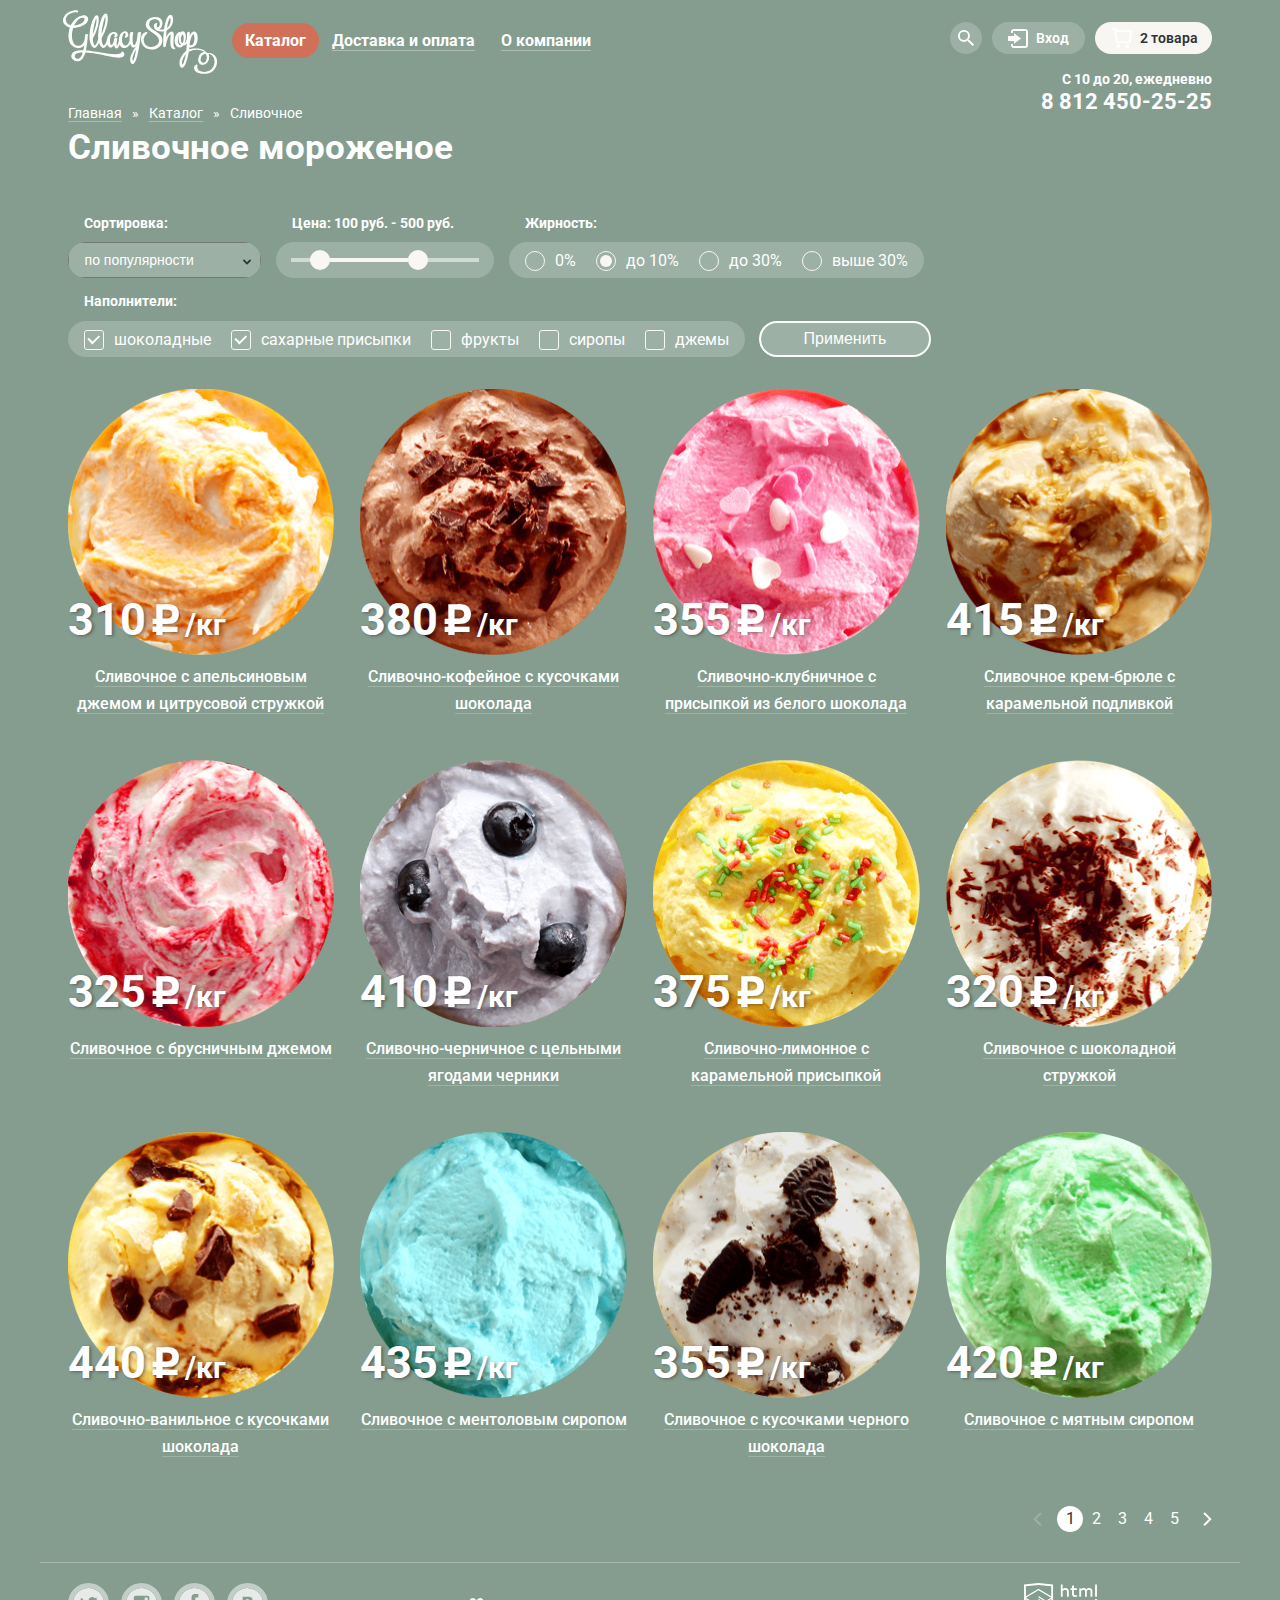
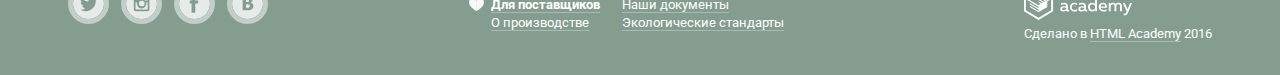
==== catalog.html @ 64e800c5 "Декоративные элементы и фильтры" ====
<!DOCTYPE html>
<html lang="ru">
  <head>
      <meta charset="utf-8">
      <title>Глейси: Каталог</title>
      <link href="https://fonts.googleapis.com/css?family=Roboto:400,500,700,900&subset=cyrillic" rel="stylesheet" type="text/css">
      <link rel="stylesheet" href="css/style.css">
  </head>
  <body>
      <svg xmlns="http://www.w3.org/2000/svg"  width="0" height="0" style="display: none;">
          <symbol id="search" viewBox="0 0 16.687 16.688">
              <path d="M931.155,40.747H930.4l-0.264-.261a6.212,6.212,0,1,0-.675.675l0.263,0.262v0.755l4.773,4.76,1.423-1.422Zm-5.731,0a4.291,4.291,0,1,1,4.3-4.291A4.294,4.294,0,0,1,925.424,40.747Z" transform="translate(-919.219 -30.25)"></path>
          </symbol>
          <symbol id="login" iewBox="0 0 20.063 19">
              <path d="M973,32.968v-0.96a3,3,0,0,1,3-3h11.059a3,3,0,0,1,3,3V44.986a3,3,0,0,1-3,3H976a3,3,0,0,1-3-3V44h2v2h13V31H975v1.968h-2Zm-3,8.046h6.029v2.743l7.027-5.3-7.027-5.3V35.9H970v5.114Z" transform="translate(-970 -29)"></path>
          </symbol>
          <symbol id="cart" viewBox="0 0 20.63 19.719">
              <path d="M1092.58,33.46l-1.21,8.912a2.025,2.025,0,0,1-1.88,1.635h-10.88a2.025,2.025,0,0,1-1.88-1.635l-1.47-10.287a3.738,3.738,0,0,1-.13-1.055H1073a1,1,0,0,1,0-2h4a0.992,0.992,0,0,1,.1,1.98h13.97C1092.17,31.01,1092.84,32.141,1092.58,33.46Zm-13.85,8.518-1.31-9h13.2l-0.03.2-1.18,8.788a0.033,0.033,0,0,0-.01.014h-10.67Zm0.52,3.009a1.874,1.874,0,1,1-1.88,1.874A1.874,1.874,0,0,1,1079.25,44.987Zm9,0a1.874,1.874,0,1,1-1.88,1.874A1.874,1.874,0,0,1,1088.25,44.987Z" transform="translate(-1072 -29.031)"></path>
          </symbol>
          
          <symbol id="down-round" viewBox="0 0 22 22">
              <path d="M21.454,5.513l-0.737-0.737c-0.808-0.81-2.134-0.81-2.943,0l-6.743,6.742L4.289,4.776   c-0.809-0.81-2.135-0.81-2.944,0L0.608,5.513c-0.811,0.809-0.811,2.135,0,2.945l8.835,8.835c0.435,0.435,1.018,0.628,1.587,0.597   c0.571,0.031,1.154-0.162,1.588-0.597l8.836-8.835C22.264,7.649,22.264,6.323,21.454,5.513z"></path>
          </symbol>
          
          <symbol id="twitter" viewBox="0 0 31.375 31.4">
              <path d="M46.427,2352.17a15.69,15.69,0,1,1-15.692,15.69A15.688,15.688,0,0,1,46.427,2352.17Zm9.138,10.81a7.331,7.331,0,0,1-2.092.57,3.663,3.663,0,0,0,1.6-2.02,7.4,7.4,0,0,1-2.313.89,3.645,3.645,0,0,0-6.207,3.32,10.316,10.316,0,0,1-7.507-3.81,3.655,3.655,0,0,0,1.127,4.87,3.68,3.68,0,0,1-1.65-.46c0,0.02,0,.03,0,0.05a3.651,3.651,0,0,0,2.922,3.57,3.789,3.789,0,0,1-.96.13,3.861,3.861,0,0,1-.685-0.07,3.643,3.643,0,0,0,3.4,2.53,7.29,7.29,0,0,1-4.524,1.56,8.291,8.291,0,0,1-.869-0.05,10.354,10.354,0,0,0,15.946-8.73c0-.16,0-0.31-0.011-0.47A7.33,7.33,0,0,0,55.565,2362.98Z" transform="translate(-30.75 -2352.16)"></path>
          </symbol>  
          <symbol id="insta" viewBox="0 0 31.376 31.41">
              <path d="M95.865,2352.23a15.69,15.69,0,1,1-15.692,15.69A15.688,15.688,0,0,1,95.865,2352.23Zm6.271,23.61a1.745,1.745,0,0,0,1.745-1.75v-12.31a1.743,1.743,0,0,0-1.745-1.74H89.809a1.743,1.743,0,0,0-1.745,1.74v12.31a1.745,1.745,0,0,0,1.745,1.75h12.328Zm-1.375-9.1a4.921,4.921,0,1,1-9.529,0h-1.38v6.78a0.609,0.609,0,0,0,.611.61h11.065a0.609,0.609,0,0,0,.612-0.61v-6.78h-1.38ZM96,2365.13a2.848,2.848,0,1,1,0,5.68A2.84,2.84,0,0,1,96,2365.13Zm3.7-3.31h1.865a0.608,0.608,0,0,1,.611.61v1.86a0.608,0.608,0,0,1-.611.61H99.7a0.609,0.609,0,0,1-.611-0.61v-1.86A0.609,0.609,0,0,1,99.7,2361.82Z" transform="translate(-80.188 -2352.22)"></path>
          </symbol>
          <symbol id="fb" viewBox="0 0 31.375 31.41">
              <path d="M144.865,2352.23a15.69,15.69,0,1,1-15.692,15.69A15.687,15.687,0,0,1,144.865,2352.23Zm0.773,24.99v-9.29h2.743l0.285-3.09h-3.028l0-1.86c0-.89.085-1.26,1.367-1.26h1.764v-3.42h-2.792c-3.294,0-4.082,1.54-4.082,4.34v2.2h-1.889v3.09H141.9v9.29h3.738Z" transform="translate(-129.188 -2352.22)"></path>
          </symbol>
          <symbol id="vk" viewBox="0 0 31.375 31.41">
              <path d="M193.865,2352.23a15.69,15.69,0,1,1-15.692,15.69A15.687,15.687,0,0,1,193.865,2352.23Zm5.967,18.25a3.1,3.1,0,0,0-.757-2.2,3.7,3.7,0,0,0-2.016-1.09v-0.07a2.881,2.881,0,0,0,1.371-1.14,3.211,3.211,0,0,0,.5-1.77,3.133,3.133,0,0,0-.362-1.52,2.6,2.6,0,0,0-1.091-1.05,4.522,4.522,0,0,0-1.446-.48,17.993,17.993,0,0,0-2.269-.11h-4.8v13.59H194.4a8.909,8.909,0,0,0,2.332-.25,4.783,4.783,0,0,0,1.686-.86,3.684,3.684,0,0,0,1.032-1.27,3.909,3.909,0,0,0,.383-1.78h0Zm-4.372-5.59a1.517,1.517,0,0,0-.169-0.67,1,1,0,0,0-.527-0.5,2.111,2.111,0,0,0-.8-0.17c-0.308,0-.766-0.01-1.374-0.01h-0.237v2.88h0.43c0.583,0,.994-0.01,1.228-0.02a2.044,2.044,0,0,0,.727-0.19,1.129,1.129,0,0,0,.563-0.53,1.9,1.9,0,0,0,.157-0.79h0Zm0.856,5.53a1.673,1.673,0,0,0-.255-0.99,1.533,1.533,0,0,0-.767-0.54,2.658,2.658,0,0,0-.853-0.13c-0.362-.01-0.849-0.01-1.456-0.01h-0.63v3.4h0.184c0.888,0,1.5-.01,1.842-0.02a2.867,2.867,0,0,0,1.041-.24,1.381,1.381,0,0,0,.68-0.59A1.813,1.813,0,0,0,196.316,2370.42Z" transform="translate(-178.188 -2352.22)"></path>
          </symbol>
          
          <symbol id="heart" viewBox="0 0 14.562 12.66">
              <path d="M434.606,2362.73s7.285-3.6,7.285-8.22c0-5.13-5.5-5.94-7.3-1.71m0.049,9.93s-7.285-3.6-7.285-8.22c0-5.13,5.5-5.94,7.3-1.71" transform="translate(-427.344 -2350.06)"></path>
          </symbol>
          
          <symbol id="ice-cream" viewBox="0 0 47.375 47.38">
              <path d="M77.454,1381.45a8.575,8.575,0,0,0-14.639,6.06v14.68a0.808,0.808,0,0,0,.809.81H79.157a0.808,0.808,0,0,0,.809-0.81v-14.68A8.512,8.512,0,0,0,77.454,1381.45Zm0.894,19.93H64.433v-10.89c0.045,0.05.092,0.1,0.143,0.16a2.619,2.619,0,0,0,4.309,0,1.185,1.185,0,0,1,.946-0.6,1,1,0,0,1,.309.43,10.746,10.746,0,0,1,.488,1.22,9.606,9.606,0,0,0,.7,1.65,1.753,1.753,0,0,0,3.237,0,9.614,9.614,0,0,0,.7-1.65,10.67,10.67,0,0,1,.488-1.22,1,1,0,0,1,.309-0.43,1.186,1.186,0,0,1,.946.6,3.205,3.205,0,0,0,1.346,1v9.73Zm-9.007,8.58a2.049,2.049,0,1,0,4.1,0v-6.16h-4.1v6.16ZM71.5,1371.8a23.7,23.7,0,1,1-23.7,23.7A23.7,23.7,0,0,1,71.5,1371.8Zm0,45.4a21.7,21.7,0,1,1,21.7-21.7A21.722,21.722,0,0,1,71.5,1417.2Z" transform="translate(-47.813 -1371.81)"></path>
          </symbol>
          <symbol id="cow" viewBox="0 0 47.406 47.38">
              <path d="M652.578,1395a2.42,2.42,0,0,1-2.127,1.04,9.366,9.366,0,0,1-3.256-.84,17.086,17.086,0,0,1-1.576,8.35,5.2,5.2,0,0,1,.517,3.08c-0.488,3.38-4.283,5.23-8.524,5.23s-8.018-1.85-8.48-5.23a5.164,5.164,0,0,1,.33-2.62,17.331,17.331,0,0,1-1.786-8.73,8.929,8.929,0,0,1-3.065.76,2.42,2.42,0,0,1-2.127-1.04,2.326,2.326,0,0,1-.162-2.22c0.812-1.91,3.593-2.74,4.75-3.01l0.1-.02c-1.4-2.9-.723-7.6-0.2-9.19l3.057,0.25c0.056,1,.766,2.88,3.436,5.01l1.585,1.09a12.914,12.914,0,0,1,2.4-.23,12.732,12.732,0,0,1,2.289.21l1.692-1.16c2.67-2.13,3.379-4.01,3.435-5.01l3.058-.26c0.528,1.6,1.207,6.35-.224,9.24l0.294,0.07c1.157,0.27,3.937,1.1,4.75,3.01A2.326,2.326,0,0,1,652.578,1395Zm-25.069-3.28s-2.859.66-3.362,1.85,3.155-.14,3.835-0.7A2.317,2.317,0,0,1,627.509,1391.72Zm3.3,0.07c-1.752,2.75-1.578,7,.467,11.37l0.367,0.78-0.318.8a3.209,3.209,0,0,0-.208,1.62c0.329,2.41,3.6,3.5,6.5,3.5s6.2-1.1,6.545-3.52a3.177,3.177,0,0,0-.33-1.9l-0.416-.84,0.378-.86c1.878-4.25,1.97-8.37.244-11.02-1.3-1.99-3.575-3.04-6.587-3.04C634.4,1388.68,632.1,1389.75,630.806,1391.79Zm20.093,1.78c-0.5-1.19-3.361-1.85-3.361-1.85a2.328,2.328,0,0,1-.474,1.15C647.745,1393.43,651.4,1394.75,650.9,1393.57Zm-18.57-6.1s-3.595-2.48-3.735-5.02c-0.4,2.18-.584,5.62.7,6.99A21,21,0,0,1,632.329,1387.47Zm10.232-.1s3.595-2.47,3.736-5.01c0.4,2.17.584,5.61-.705,6.98A22.893,22.893,0,0,0,642.561,1387.37Zm-5.378-15.57a23.7,23.7,0,1,1-23.7,23.7A23.7,23.7,0,0,1,637.183,1371.8Zm0,45.4a21.7,21.7,0,1,1,21.7-21.7A21.722,21.722,0,0,1,637.183,1417.2Z" transform="translate(-613.469 -1371.81)"></path>
          </symbol>
          <symbol id="leaf" viewBox="0 0 47.375 47.38">
              <path d="M71.437,1499.62s-22.24-10.18,0-32.75C93.677,1489.44,71.437,1499.62,71.437,1499.62Zm7.516-17.18-6.536,4.16h0l-0.021,3.68,6.894-4.41A13.37,13.37,0,0,0,78.953,1482.44Zm-15.39,3.19,6.833,4.48v-3.62l-6.453-4.15A13.622,13.622,0,0,0,63.563,1485.63Zm6.833-1.52v-3.63L66,1477.1a21.756,21.756,0,0,0-1.464,3.24Zm0-6.09v-7.04a39.184,39.184,0,0,0-3.356,4.42Zm2,0.28,3.629-2.6a39.493,39.493,0,0,0-3.629-4.82v7.42Zm0.021,2.3h0l-0.021,3.68,5.981-3.85a21.714,21.714,0,0,0-1.337-3.01Zm6.443,7.9-6.443,4.1h0l-0.021,4.16A15.3,15.3,0,0,0,78.859,1488.5Zm-8.463,8.2v-4.21l-6.417-4.13C65.085,1492.5,68.3,1495.29,70.4,1496.7Zm1.1-36.9a23.7,23.7,0,1,1-23.7,23.7A23.7,23.7,0,0,1,71.5,1459.8Zm0,45.4a21.7,21.7,0,1,1,21.7-21.7A21.722,21.722,0,0,1,71.5,1505.2Z" transform="translate(-47.813 -1459.81)"/>
          </symbol>
          <symbol id="thermometer" viewBox="0 0 47.406 47.38">
              <path d="M637.023,1498.33a6.814,6.814,0,0,1-6.823-6.77,8.038,8.038,0,0,1,1.822-4.6v-14.84a5,5,0,0,1,10,0v14.91a7.629,7.629,0,0,1,1.778,4.53A6.775,6.775,0,0,1,637.023,1498.33Zm0-2a4.8,4.8,0,0,1-4.8-4.77,5.237,5.237,0,0,1,1.845-3.78v-15.66a3,3,0,0,1,6,0v15.72a5.092,5.092,0,0,1,1.754,3.72A4.8,4.8,0,0,1,637.023,1496.33Zm2.706-4.91a2.774,2.774,0,1,1-3.675-2.61v-16.84a0.949,0.949,0,0,1,1.9,0v16.87A2.765,2.765,0,0,1,639.729,1491.42ZM645,1475h4a1,1,0,0,1,0,2h-4A1,1,0,0,1,645,1475Zm0-4h4a1,1,0,0,1,0,2h-4A1,1,0,0,1,645,1471Zm0,8h4a1,1,0,0,1,0,2h-4A1,1,0,0,1,645,1479Zm0,4h4a1,1,0,0,1,0,2h-4A1,1,0,0,1,645,1483Zm-7.817-23.2a23.7,23.7,0,1,1-23.7,23.7A23.7,23.7,0,0,1,637.183,1459.8Zm0,45.4a21.7,21.7,0,1,1,21.7-21.7A21.722,21.722,0,0,1,637.183,1505.2Z" transform="translate(-613.469 -1459.81)"></path>
          </symbol>
      </svg>
      
      <div class="site-wrapper">
          
          <header class="innerpage-header">
              <div class="container">
                  <div class="row clearfix">
                      <div class="nav-block clearfix">
                          <a class="logo" href="index.html">
                        <img src="img/Logo.svg" width="154" height="64" alt="Gllacy-shop">
                    </a>
                          <nav class="main-navigation">
                              <ul class="main-menu">
                                  <li class="site-section">
                                      <a class="active" href="#">Каталог</a>
                                      <ul class="catalog-menu popup">
                                          <li class="catalog-section">
                                              <a href="#">Новинки</a>
                                          </li>
                                          <li class="catalog-section">
                                            <a class="active">Сливочное</a>
                                          </li>
                                          <li class="catalog-section">
                                              <a href="#">Щербеты</a>
                                          </li>
                                          <li class="catalog-section">
                                              <a href="#">Фруктовый лед</a>
                                          </li>
                                          <li class="catalog-section">
                                              <a href="#">Мелорин</a>
                                          </li>
                                      </ul>
                                  </li>
                                  <li class="site-section">
                                      <a href="#">Доставка и оплата</a>
                                  </li>
                                  <li class="site-section">
                                      <a href="#">О компании</a>
                                  </li>
                              </ul>
                          </nav>
                      </div>
                      
                      <div class="user-block">

                    <div class="user-btn search">
                        <a class="user-link clickable" href="#">
                            <svg class="user-symbol search-symbol">
                                <use xmlns:xlink="http://www.w3.org/1999/xlink" xlink:href="#search"></use>
                            </svg>
                        </a>
                        <div class="popup search-popup">
                            <form class="user-form search-form" action="#" method="post">
                                <div class="textfield-style">
                                    <input class="field" id="search-field" type="text" name="search-field">
                                    <label class="input-label" for="#search-field">Что ищем?</label>
                                </div>
                            </form>
                        </div>
                    </div>

                    <div class="user-btn login">
                        <a class="user-link" href="#">
                            <svg class="user-symbol login-symbol">
                                <use xmlns:xlink="http://www.w3.org/1999/xlink" xlink:href="#login"></use>
                            </svg>
                            <span>Вход</span>
                        </a>
                    </div>

                    <div class="user-btn cart">
                        <a class="user-link active-link">
                            <svg class="user-symbol cart-symbol">
                                <use xmlns:xlink="http://www.w3.org/1999/xlink" xlink:href="#cart"></use>
                            </svg>
                            <span>2 товара</span>
                        </a>
                          <div class="popup cart-popup">
                              <div class="cart-goods">
                              <table class="cart-table">
                                  <tr>
                                      <td></td>
                                      <td><img src="#" width="30" height="30" alt=""></td>
                                      <td>Пломбир с апельсиновым джемом</td>
                                      <td>1,5 кг х 200 руб</td>
                                      <td>300 руб.</td>
                                  </tr>
                                  <tr>
                                      <td></td>
                                      <td><img src="#" width="30" height="30" alt=""></td>
                                      <td>Клубничный пломбир с присыпкой из белого шоколада</td>
                                      <td>1,5 кг х 300 руб</td>
                                      <td>450 руб.</td>
                                  </tr>
                              </table>
                              <p>Итого: 750 руб.</p>
                              <a class="btn" href="#">Оформить заказ</a>
                              </div>
                          </div>
                    </div>

                    <div class="contacts">
                          <p>С 10 до 20, ежедневно<br><span>8 812 450-25-25</span></p>
                    </div>
                </div>
                  </div>
              </div>
          </header>
          
          <main class="catalog-content">
              <div class="container">
                  <div class="row">
                      <div class="page-title">
                      <ul class="breadcrumbs">
                          <li>
                              <a class="usual" href="index.html">Главная</a> <span>»</span>
                          </li>
                          <li>
                              <a class="usual" href="#">Каталог</a> <span>»</span>
                          </li>
                          <li>
                              <span>Сливочное</span>
                          </li>
                      </ul>
                      <h1>Сливочное мороженое</h1>
</div>
                      <div class="filters-block">
                      <form action="#" method="post" name="filters-form" class="clearfix">
                          <div class="filter sort">
                              <h2>Сортировка:</h2>
                              <div class="custom-select">
                                  <select name="choose[]">
                                      <option value="по популярности" selected>по популярности</option>
                                      <option value="сначала дорогие">сначала дорогие</option>
                                      <option value="сначала недорогие">сначала недорогие</option>
                                      <option value="по жирности">по жирности</option>
                                  </select>
                                  <svg>
                                      <use xmlns:xlink="http://www.w3.org/1999/xlink" xlink:href="#down-round"></use>
                                  </svg>
                              </div>
                          </div>
                          <div class="filter price">
                              <h2>Цена: 100 руб. - 500 руб.</h2>
                              <div class="price-slider">
                                  <div class="line-1"></div>
                                  <div class="line-2"></div>
                                  <div class="circle-1"></div>
                                  <div class="circle-2"></div>
                              </div>
                          </div>
                          <div class="filter fatness">
                              <h2>Жирность:</h2>
                              <div class="filter-style">
                                  <label class="radio-label"><input type="radio" name="fatness" value="0%">
                                      <span class="radio-indicator"></span>
                                      <span> 0%</span></label>
                                  <label class="radio-label"><input type="radio" name="fatness" value="до 10%" checked>
                                      <span class="radio-indicator"></span>
                                      <span>до 10%</span></label>
                                  <label class="radio-label"><input type="radio" name="fatness" value="30%">
                                      <span class="radio-indicator"></span>
                                      <span>до 30%</span></label>
                                  <label class="radio-label"><input type="radio" name="fatness" value="30%">
                                      <span class="radio-indicator"></span>
                                      <span>выше 30%</span>
                                  </label>
                              </div>
                          </div>
                          <div class="filling">
                              <h2>Наполнители:</h2>
                              <div class="filter-style">
                                  <label class="checkbox-label"><input type="checkbox" name="шоколадные" checked>
                                      <span class="checkbox-indicator"></span>
                                      <span>шоколадные</span></label>
                                  <label class="checkbox-label"><input type="checkbox" name="сахарные присыпки" checked>
                                      <span class="checkbox-indicator"></span>
                                      <span>сахарные присыпки</span></label>
                                  <label class="checkbox-label"><input type="checkbox" name="фрукты">
                                      <span class="checkbox-indicator"></span>
                                      <span>фрукты</span></label>
                                  <label class="checkbox-label"><input type="checkbox" name="сиропы">
                                      <span class="checkbox-indicator"></span>
                                      <span>сиропы</span></label>
                                  <label class="checkbox-label"><input type="checkbox" name="джемы">
                                      <span class="checkbox-indicator"></span>
                                      <span>джемы</span></label>
                              </div>
                                  <input type="submit" value="Применить">
                          </div>
                      </form>
                      </div>
                      
                      <div class="catalog">
                      <article class="ice-cream">
                          <div class="item-pic">
                              <img src="img/1.png" alt="Сливочное мороженое">
                              <ul class="item-price">
                                  <li class="price-value">310</li>
                                  <li class="currency"></li>
                                  <li class="weight">/кг</li>
                              </ul>
                          </div>
                          <h3 class="article-title">Сливочное с апельсиновым джемом и цитрусовой стружкой</h3>
                          <div class="popup quick-view">
                              <div class="quick-view-btn">
                                  <a class="btn" href="#">Быстрый просмотр</a>
                              </div>
                          </div>
                      </article>
                      <article class="ice-cream">
                          <div class="item-pic">
                            <img src="img/2.png" alt="Сливочное мороженое">
                              <ul class="item-price">
                                  <li class="price-value">380</li>
                                  <li class="currency"></li>
                                  <li class="weight">/кг</li>
                              </ul>
                          </div>
                          <h3 class="article-title">Сливочно-кофейное с кусочками шоколада</h3>
                          <div class="popup quick-view">
                              <div class="quick-view-btn">
                                  <a class="btn" href="#">Быстрый просмотр</a>
                              </div>
                          </div>
                      </article>
                      <article class="ice-cream">
                          <div class="item-pic">
                            <img src="img/3.png" alt="Сливочное мороженое">
                              <ul class="item-price">
                                  <li class="price-value">355</li>
                                  <li class="currency"></li>
                                  <li class="weight">/кг</li>
                              </ul>
                          </div>
                          <h3 class="article-title">Сливочно-клубничное с присыпкой из белого шоколада</h3>
                          <div class="popup quick-view">
                              <div class="quick-view-btn">
                                  <a class="btn" href="#">Быстрый просмотр</a>
                              </div>
                          </div>
                      </article>
                      <article class="ice-cream">
                          <div class="item-pic">
                            <img src="img/4.png" alt="Сливочное мороженое">
                              <ul class="item-price">
                                  <li class="price-value">415</li>
                                  <li class="currency"></li>
                                  <li class="weight">/кг</li>
                              </ul>
                          </div>
                          <h3 class="article-title">Сливочное крем-брюле с карамельной подливкой</h3>
                          <div class="popup quick-view">
                              <div class="quick-view-btn">
                                  <a class="btn" href="#">Быстрый просмотр</a>
                              </div>
                          </div>
                      </article>

                      <article class="ice-cream">
                          <div class="item-pic">
                            <img src="img/5.png"  alt="Сливочное мороженое">
                              <ul class="item-price">
                                  <li class="price-value">325</li>
                                  <li class="currency"></li>
                                  <li class="weight">/кг</li>
                              </ul>
                          </div>
                          <h3 class="article-title">Сливочное с брусничным джемом</h3>
                          <div class="popup quick-view">
                              <div class="quick-view-btn">
                                  <a class="btn" href="#">Быстрый просмотр</a>
                              </div>
                          </div>
                      </article>
                      <article class="ice-cream">
                          <div class="item-pic">
                            <img src="img/6.png"  alt="Сливочное мороженое">
                              <ul class="item-price">
                                  <li class="price-value">410</li>
                                  <li class="currency"></li>
                                  <li class="weight">/кг</li>
                              </ul>
                          </div>
                          <h3 class="article-title">Сливочно-черничное с цельными ягодами черники </h3>
                          <div class="popup quick-view">
                              <div class="quick-view-btn">
                                  <a class="btn" href="#">Быстрый просмотр</a>
                              </div>
                          </div>
                      </article>
                      <article class="ice-cream">
                          <div class="item-pic">
                          <img src="img/7.png"  alt="Сливочное мороженое">
                              <ul class="item-price">
                                  <li class="price-value">375</li>
                                  <li class="currency"></li>
                                  <li class="weight">/кг</li>
                              </ul>
                          </div>
                          <h3 class="article-title">Сливочно-лимонное с карамельной присыпкой</h3>
                          <div class="popup quick-view">
                              <div class="quick-view-btn">
                                  <a class="btn" href="#">Быстрый просмотр</a>
                              </div>
                          </div>
                      </article>
                      <article class="ice-cream">
                          <div class="item-pic">
                          <img src="img/8.png"  alt="Сливочное мороженое">
                              <ul class="item-price">
                                  <li class="price-value">320</li>
                                  <li class="currency"></li>
                                  <li class="weight">/кг</li>
                              </ul>
                          </div>
                          <h3 class="article-title">Сливочное с шоколадной стружкой</h3>
                          <div class="popup quick-view">
                              <div class="quick-view-btn">
                                  <a class="btn" href="#">Быстрый просмотр</a>
                              </div>
                          </div>
                      </article>

                      <article class="ice-cream">
                          <div class="item-pic">
                          <img src="img/9.png"  alt="Сливочное мороженое">
                              <ul class="item-price">
                                  <li class="price-value">440</li>
                                  <li class="currency"></li>
                                  <li class="weight">/кг</li>
                              </ul>
                          </div>
                          <h3 class="article-title">Сливочно-ванильное с кусочками шоколада</h3>
                          <div class="popup quick-view">
                              <div class="quick-view-btn">
                                  <a class="btn" href="#">Быстрый просмотр</a>
                              </div>
                          </div>
                      </article>
                      <article class="ice-cream">
                          <div class="item-pic">
                          <img src="img/10.png"  alt="Сливочное мороженое">
                              <ul class="item-price">
                                  <li class="price-value">435</li>
                                  <li class="currency"></li>
                                  <li class="weight">/кг</li>
                              </ul>
                          </div>
                          <h3 class="article-title">Сливочноe с ментоловым сиропом</h3>
                          <div class="popup quick-view">
                              <div class="quick-view-btn">
                                  <a class="btn" href="#">Быстрый просмотр</a>
                              </div>
                          </div>
                      </article>
                      <article class="ice-cream">
                          <div class="item-pic">
                          <img src="img/11.png"  alt="Сливочное мороженое">
                              <ul class="item-price">
                                  <li class="price-value">355</li>
                                  <li class="currency"></li>
                                  <li class="weight">/кг</li>
                              </ul>
                          </div>
                          <h3 class="article-title">Сливочное с кусочками черного шоколада</h3>
                          <div class="popup quick-view">
                              <div class="quick-view-btn">
                                  <a class="btn" href="#">Быстрый просмотр</a>
                              </div>
                          </div>
                      </article>
                      <article class="ice-cream">
                          <div class="item-pic">
                          <img src="img/12.png"  alt="Сливочное мороженое">
                              <ul class="item-price">
                                  <li class="price-value">420</li>
                                  <li class="currency"></li>
                                  <li class="weight">/кг</li>
                              </ul>
                          </div>
                          <h3 class="article-title">Сливочное с мятным сиропом</h3>
                          <div class="popup quick-view">
                              <div class="quick-view-btn">
                                  <a class="btn" href="#">Быстрый просмотр</a>
                              </div>
                          </div>
                      </article>
                      </div>
                      
                      <div class="pagination">
                          <ul class="pagination-list">
                              <button class="paginator-prev" type="button" disabled></button>
                              <li class="page">
                                  <a class="active">1</a>
                              </li>
                              <li class="page">
                                  <a href="">2</a>
                              </li>
                              <li class="page">
                                  <a href="">3</a>
                              </li>
                              <li class="page">
                                  <a href="">4</a>
                              </li>
                              <li class="page">
                                  <a href="">5</a>
                              </li>
                              <button class="paginator-next" type="button"></button>
                          </ul>
                      </div>
                  </div>
              </div>
          </main>
          
          <footer class="main-footer">
              <div class="container">
                  <div class="row clearfix">
        
                      <section class="footer-social">
                          <a class="social-btn social-btn-twit" href="#">
                              <svg class="social-net">
                                  <use xmlns:xlink="http://www.w3.org/2000/xlink" xlink:href="#twitter"></use>
                              </svg>
                          </a>
                          <a class="social-btn social-btn-inst" href="#">
                              <svg class="social-net">
                                  <use xmlns:xlink="http://www.w3.org/2000/xlink" xlink:href="#insta"></use>
                              </svg>
                          </a>
                          <a class="social-btn social-btn-fb" href="#">
                              <svg class="social-net">
                                  <use xmlns:xlink="http://www.w3.org/2000/xlink" xlink:href="#fb"></use>
                              </svg>
                          </a>
                          <a class="social-btn social-btn-vk" href="#">
                              <svg class="social-net">
                                  <use xmlns:xlink="http://www.w3.org/2000/xlink" xlink:href="#vk"></use>
                              </svg>
                          </a>
                      </section>

                      <section class="footer-info clearfix">
                          <ul class="footer-info-list">
                              <li class="footer-info-link marked">
                                  <svg class="heart">
                                      <use xmlns:xlink="http://www.w3.org/2000/xlink" xlink:href="#heart"></use>
                                  </svg>
                                  <a class="usual" href="#">Для поставщиков</a>
                              </li>
                              <li class="footer-info-link">
                                  <a class="usual" href="#">О производстве</a>
                              </li>
                          </ul>
                          <ul class="footer-info-list">
                              <li class="footer-info-link">
                                  <a class="usual" href="#">Наши документы</a>
                              </li>
                              <li class="footer-info-link">
                                  <a class="usual" href="#">Экологические стандарты</a>
                              </li>
                          </ul>
                      </section>

                      <section class="footer-copyright">
                          <div class="dev-block">
                              <img class="html" src="img/logo-html.svg">
                              <br>
                              <span>Сделано в <a class="usual" href="#">HTML Academy</a> 2016</span>
                          </div>
                      </section>
                  </div>
              </div>
          </footer>
          
      </div>

  </body>
</html>
---- css/style.css ----
body {
    margin: 0 auto;
    font-size: 16px;
    line-height: 22px;
    color: #ffffff;
    font-weight: normal;
    font-family: Roboto, sans-serif;
    background-color: #849d8f;
}

.main-content h1 {
    font-size: 24px;
    line-height: 30px;
    margin: 0;
    color: #323232;
}

.catalog-content h1 {
    margin: 0;
    font-size: 35px;
    line-height: 41px;
    font-weight: bold;
}

.catalog-content h2 {
    margin-left: 16px;
    font-size: 14px;
    line-height: 16px;
    font-weight: medium;
}

.raspberry b,
.chocolate b {
    font-size: 35px;
    line-height: 41px;
    font-weight: bold;
}

.raspberry p,
.chocolate p {
    font-size: 17px;
    line-height: 22px;
    font-weight: bold;
}

/* ---------------------------------- Сетка */

body > input[type="radio"] {
  display: none;
}

.site-wrapper {
  background-repeat: no-repeat;
  background-position: top center;

  transition: background-image 0.5s ease, background-color 0.5s ease;
}

.site-wrapper:before,
.site-wrapper:after {
  content: "";

  visibility: hidden;
}

.site-wrapper:before,
.site-wrapper:after {
  background-image: url("../img/ice-cream2.png");
}

.site-wrapper:after {
  background-image: url("../img/ice-cream3.png");
}

.container {
    max-width: 1200px;
    min-width: 900px;
    margin: 0 auto;
}

.row {
    margin-left: 2.3%;
    margin-right: 2.3%;
}

.clearfix::after {
    content: "";
    display: table;
    clear: both;
}

/* Хедер */

.popup {
    display: none;
}

.homepage-header {
    margin-bottom: 310px;
}

.innerpage-header {
    margin-bottom: 25px;
}

.homepage-header .row,
.innerpage-header .row {
    padding-top: 10px;
    margin-bottom: 25px;
}

.nav-block {
    float: left;
    width: 585px;
}

.user-block {
    float: right;
    position: relative;
    width: 265px;
    padding-top: 12px;
    font-size: 0;
    text-align: right;
}

.logo {
    display: block;
    float: left;
    margin-left: -5px;
    margin-right: 15px;
    width: 154px;
}

.main-navigation {
    float: left;
    width: 400px;
    padding-top: 12px;
}

    .main-menu {
        margin: 10px 0;
        padding: 0;
        font-size: 0;
        list-style: none;
    }

    .site-section {
        display: inline-block;
        position: relative;
        margin: 0;
        vertical-align: top;
    }

    .site-section > a {
        padding: 0;
        margin: 13px;
        font-size: 16px;
        line-height: 18px;
        font-weight: bold;
        color: #ffffff;
        text-decoration: none;
        border-bottom: 1px solid #adbdb4;
    }

    .main-menu a.active {
        color: #ffffff;
        background-color: #d07058;
    }

    .site-section > a:hover,
    .site-section > a:active,
    .site-section > a.active {
        padding: 8px 13px;
        margin: 0;
        color: #333333;
        text-decoration: none;
        background-color: #f7f6f3;
        border: 0;
        border-radius: 50px;
    } 

    .site-section > a:active {
        box-shadow: inset 0 3px 7px 0 rgba(0, 0, 0, 0.35);
    }

    .site-section:hover .popup {
            display: block;
        }

    .site-section > a.active {
        color: #ffffff;
        background-color: #d07058;
    }

        .catalog-menu {
            position: absolute;
            top: 27px;
            left: -6px;
            width: 143px;
            margin: 0;
            padding: 0;
            list-style: none;
            box-shadow: 0 20px 20px 0 rgba(0, 0, 0, 0.4);
        }

        .catalog-section {
            font-weight: normal;
            background-color: #f8f7f4;
        }

        .catalog-section a {
            display: block;
            padding: 9px 21px 14px 21px;
            font-size: 14px;
            font-weight: normal;
            line-height: 16px;
            color: #323232;
            text-decoration: none;
            border-radius: inherit;
        }

        .catalog-section:first-child a {
            font-weight: bold;
            margin: 0 8px;
            padding: 9px 13px 14px 13px;
            border-bottom: 1px solid #d1d0ce;
        }

        .catalog-section:first-child {
            border-top-left-radius: 5px;
            border-top-right-radius: 5px;
        }

        .catalog-section:last-child {
            border-bottom-left-radius: 5px;
            border-bottom-right-radius: 5px;
        }

        .catalog-section:hover {
            background-color: #fbded7;
        }

        .catalog-section:active {
            background-color: #f6b5a5;
        }



/* Юзер-блок */

.user-btn {
    display: inline-block;
    position: relative;
    vertical-align: middle;
    margin-right: 10px;
    height: 32px;
    line-height: 32px;
    font-size: 0;
    /*font-weight: 600;*/
    text-align: left;
    border-radius: 16px;
}

.user-link span {
    font-weight: 600;
}

.search {
    width: 32px;
    text-align: center;
}

.login {
    width: 93px;
}

.cart {
    width: 117px;
    margin-right: 0;
}

.user-link {
    display: block;
    width: inherit;
    border-radius: inherit;
    padding-left: 16px;
    line-height: 32px;
    color: #ffffff;
    text-decoration: none;
    box-sizing: border-box;
    background-color: rgba(255, 255, 255, 0.2);
}

.search .user-link {
    padding-left: 0;
}

.user-symbol {
    vertical-align: middle;
    margin-right: 8px;
    fill: #fefefe;
    fill-rule: evenodd;
}

.search-symbol {
    width: 16px;
    height: 18px;
    margin-right: 0;
}

.login-symbol {
    width: 20px;
    height: 19px;
}

.cart-symbol {
    width: 21px;
    height: 20px;
}

.login span,
.cart span {
    font-size: 14px;
    vertical-align: middle;
}

.active-link {
    background-color: #f7f6f3;
}

.active-link span {
    color: #323232;
}

    .clickable:hover {
        background-color: #f8f7f4;
    }

    .clickable:hover .user-symbol {
        fill: #373737;
    }

    .clickable:hover span {
        color: #323232;
    }

    .user-btn:hover .popup {
        display: block;
    }

.popup {
    position: absolute;
    right: 0;
    border-radius: 5px;
    z-index: 20;
}

.popup::before {
    content: "";
    display: block;
    width: inherit;
    height: 5px;
}

.user-form {
    padding-top: 20px;
    padding-left: 15px;
    padding-right: 15px;
    box-sizing: border-box;
    text-align: left;
    background-color: #f8f7f4;
    border-radius: 5px;
    box-shadow: 0 20px 20px 0 rgba(0, 0, 0, 0.4);
}

.search-form {
    width: 341px;
}

.login-form {
    width: 277px;
    padding-bottom: 20px;
}

.textfield-style {
    position: relative;
    font-weight: normal;
}

.input-label {
    position: absolute;
    top: 10px;
    left: 14px;
    font-size: 16px;
    line-height: 24px;
    font-weight: 300;
    color: #999999;
}


.field {
    width: 100%;
    padding-top: 9px;
    padding-bottom: 9px;
    padding-left: 14px;
    margin-bottom: 20px;
    font-size: 14px;
    line-height: 24px;
    border: 1px solid #d3d3d2;
    border-radius: 5px;
    box-sizing: border-box;
    background: white transparent;
}

.field:hover {
    border: 2px solid #c7c6c5;
}

.field:focus {
    outline: none;
    border: 2px solid #8fbdec;
}

.field:focus + .input-label {
    top: -15px;
    transition: 0.2s;
    font-size: 11px;
    line-height: 13px;
    font-weight: normal;
    color: #5b9ddf;
}

.field:valid {
    font-size: 16px;
    font-weight: bold;
    color: #323232;
    /*border: 1px solid #d3d3d2;*/
}

/*.field:valid + .input-label {
    color: #999999;
}*/

.btn-container{
    display: inline-block;
    vertical-align: middle;
    margin: 0;
    margin-right: 20px;
}

.user-help {
    display: inline-block;
    vertical-align: middle;
    font-size: 13px;
    line-height: 20px;
    color: #323232;
}

.cart-goods {
    width: 540px;
    padding: 0 15px 20px 15px;
    font-size: 13px;
    font-weight: normal;
    color: #323232;
    background-color: #f8f7f4;
    border-radius: 5px;
    box-sizing: border-box;
}



.contacts {
    position: absolute;
    font-size: 14px;
    font-weight: bold;
    right: 0px;
    z-index: 10;
}

.contacts span {
    font-size: 22px;
    line-height: 24px;
}

/* Красные кнопки */

.btn {
    display: inline-block;
    margin-top: 0;
    height: 46px;
    padding-left: 20px;
    padding-right: 20px;
    outline: none;
    font-size: 18px;
    line-height: 46px;
    font-weight: bold;
    color: #ffffff;
    text-decoration: none;
    border: 0;
    border-radius: 23px;
    background: linear-gradient(to top, #e74b36, #f26843);
    box-shadow: 0 2px 2px 0 rgba(172, 16, 0, 0.64);
}

.btn:hover {
    background: linear-gradient(to top, #ec6f5e, #f58669);
    box-shadow: 0 1px 2px 0 #ac1000;
}

.btn:active {
    background: linear-gradient(to top, #e1613e, #d74531);
    box-shadow: inset 0 2px 2px 0 #942718;
}

/* Слайдер */


.slider {
  position: relative;

  text-align: center;
  color: #ffffff;
  margin-bottom: 40px;
}

.slide {
  display: none;
}

.slide-title {
  width: 700px;
  margin: 0 auto;
  margin-bottom: 30px;

  font-weight: 800;
  font-size: 60px;
    line-height: 60.35px;
}

.slide-btn {
  display: inline-block;
  padding: 12px 50px;

  font-weight: 600;
  font-size: 31px;
  line-height: 41px;
  vertical-align: top;
  color: #ffffff;
  text-decoration: none;
  text-shadow: 0 2px 5px rgba(160, 32, 11, 0.76);

  background: #f26843;
  background:    -moz-linear-gradient(top, #f26843 0%, #e74a35 100%);
  background: -webkit-linear-gradient(top, #f26843 0%, #e74a35 100%);
  background:         linear-gradient(to bottom, #f26843 0%, #e74a35 100%);
  border-radius: 100px;
  box-shadow: 0 2px 2px rgba(172, 16, 0, 0.64);
}

.slide-btn:hover {
  background:    -moz-linear-gradient(top, #f58669 0%, #ec6f5e 100%);
  background: -webkit-linear-gradient(top, #f58669 0%, #ec6f5e 100%);
  background:         linear-gradient(to bottom, #f58669 0%, #ec6f5e 100%);
  box-shadow: 0 2px 2px rgba(172, 16, 0, 1);
}

.slide-btn:active {
  background:    -moz-linear-gradient(top, #d84732 0%, #e1613e 100%);
  background: -webkit-linear-gradient(top, #d84732 0%, #e1613e 100%);
  background:         linear-gradient(to bottom, #d84732 0%, #e1613e 100%);
  box-shadow: inset 0 2px 2px rgba(172, 16, 0, 1);
}

.slider-controls {
  position: absolute;
  bottom: 25px;
  left: 0;
  z-index: 20;

  font-size: 0;
}

.slider-controls label {
  display: inline-block;
  width: 17px;
  height: 17px;
  margin-right: 8px;

  vertical-align: top;

  background-color: transparent;
  border: 2px solid #ffffff;
  border-radius: 50%;
  cursor: pointer;
}

#btn-1:checked ~ .site-wrapper #slide1,
#btn-2:checked ~ .site-wrapper #slide2,
#btn-3:checked ~ .site-wrapper #slide3 {
  display: block;
}

#btn-1:checked ~ .site-wrapper {
  background-color: #849d8f;
  background-image: url(../img/ice-cream1.png);
}

#btn-2:checked ~ .site-wrapper {
  background-color: #8996a6;
  background-image: url(../img/ice-cream2.png);
}

#btn-3:checked ~ .site-wrapper {
  background-color: #9d8b84;
  background-image: url("../img/ice-cream3.png");
}

#btn-1:checked ~ .site-wrapper label[for="btn-1"],
#btn-2:checked ~ .site-wrapper label[for="btn-2"],
#btn-3:checked ~ .site-wrapper label[for="btn-3"] {
  background-color: #ffffff;
}

/* Баннеры (2 ряда) */

.banner-row {
    margin-bottom: 35px;
}

.banner {
    float: left;
    position: relative;
    margin-right: 2.3%;
    width: 48.85%;
    min-height: 228px;
    padding: 20px 20px 20px 20px;
    box-sizing: border-box;
    border-radius: 15px;
}

.banner:nth-child(even) {
    margin-right: 0;
}

.banner-btn {
    position: absolute;
    bottom: 20px;
    right: 20px;
}

.raspberry {
    background-image: url("../img/raspberry-background.jpg");
}

.chocolate {
    background-image: url("../img/chocolate-background.jpg");
}

.blog {
    min-height: 220px;
    background-image: url("../img/strawberry-background.jpg");
}

.blog span {
    font-size: 16px;
    line-height: 22px;
    color: #323232;
}

.blog-post {
    display: block;
    margin-top: 15px;
    font-size: 24px;
    line-height: 30px;
    font-weight: bold;
    color: #323232;
}

.subscribe {
    min-height: 220px;
    padding: 5px;
    background-image: url(../img/post-background.jpg);
}

.subscribe-background {
    padding: 20px 20px 0 20px;
    min-height: 210px;
    box-sizing: border-box;
    color: #5a5a5a;
    background-color: #f8f7f4;
    border-radius: inherit;
}

.subscribe-form {
    font-size: 0;
    box-sizing: border-box;
}

.subscribe-form .textfield-style {
    display: inline-block;
    vertical-align: top;
    width: auto;
}

.subscribe-form .btn-container {
    display: inline-block;
    vertical-align: top;
}

/* Каталог */

.catalog {
    font-size: 0;
}

.quick-view {
    display: none;
}

.ice-cream {
    display: inline-block;
    position: relative;
    vertical-align: top;
    width: 23.275%;
    min-height: 290px;
    margin-right: 2.3%;
    margin-bottom: 40px;
    text-align: center;
}

.ice-cream:nth-child(4n) {
    margin-right: 0;
}

.item-pic {
    position: relative;
    border-radius: 50%;
    z-index: 0;
}

.item-pic img {
    width: 100%;
    height: auto;
}

.hit::after {
    content: "";
    position: absolute;
    top: 0;
    left: 0;
    width: 61px;
    height: 61px;
    background: url(../img/hit.jpg) no-repeat center;
    border-radius: 50%;
    overflow: hidden;
    z-index: 0;
}

.item-price {
    position: absolute;
    bottom: 20px;
    left: 0;
    padding: 0;
    list-style: none;
    text-align: left;
}

.item-price li {
    display: inline-block;
    vertical-align: baseline;
    margin-right: 5px;
    font-weight: bold;
    text-shadow: 2px 1px 3px rgba(49, 50, 53, 0.5);
}

.price-value {
    font-size: 45px;
}

.currency {
    width: 29px;
    height: 39px;
    background: url(../img/rub.svg) no-repeat 0 7px;    
}

.weight {
    font-size: 30px;
}

h3 {
    display: inline;
    font-size: 16px;
    line-height: 22px;
    font-weight: 500;
    color: #ffffff;
    border-bottom: 1px solid #9db1a5;
}

.ice-cream:hover .quick-view {
    display: block;
}

.quick-view {
    position: absolute;
    padding-top: 77px;
    height: 102%;
    width: 109.8%;
    top: -2%;
    left: -4.9%;
    background-color: rgba(255, 255, 255, 0.2);
    border-radius: 5px;
    z-index: 1;
}

.quick-view-btn {
    position: relative;
    width: 100%;
    height: 100%;
}

.quick-view-btn .btn {
    position: absolute;
    left: 50%;
    bottom: 6.8%;
    margin-left: -104px;
}

/* О Глейси */

.about-gllacy {
    padding: 24px 25px 20px 20px;
    padding-bottom: 0;
    margin-bottom: 40px;
    border-radius: 15px;
    box-sizing: border-box;
}

.about-gllacy h1 {
    margin-bottom: 20px;
}

.about-gllacy p {
    margin-top: 0;
    margin-bottom: 20px;
    font-size: 16px;
    line-height: 22px;
    color: #323232;
}

.about-gllacy .feature {
    float: left;
    position: relative;
    padding-left: 56px;
    width: 48.74%;
    box-sizing: border-box;
}

.about-gllacy .feature:nth-child(even) {
    float: left;
    margin-left: 2.52%;
}

.gllacy-symbol {
    position: absolute;
    top: -10px;
    left: 0;
    width: 48px;
    height: 47px;
    fill: #323232;
    fill-rule: evenodd;
}

.features-block {
    margin: 0;
}

/* Карта */

.main-content {
    background: url("../img/map.jpg") no-repeat bottom center;
    background-size: 100% 430px;
}

.container-map {
    position: relative;
    height: 430px;
}

.info {
    position: absolute;
    top: 62px;
    right: 2.3%;
    width: 263px;
    height: 265px;
    padding: 20px;
    
    font-size: 14px;
    line-height: 20px;
    color: #323232;
    background-color: #fefefe;
    border-radius: 15px;
}

.info span {
    font-size: 18px;
    line-height: 24x;
    font-weight: bold;
}

/* Подвал */ 

.main-footer .container {
    padding-top: 20px;
    padding-bottom: 30px;
    border-top: 1px solid #a9bbb1;
    
    font-size: 13px;
    line-height: 18px;
}

.footer-social,
.footer-info,
.footer-copyright {
    float: left;
    width: 25%;
    padding-right: 2.3%;
    box-sizing: border-box;
}

.footer-copyright {
    padding-right: 0;
    text-align: right;
}

.dev-block {
    display: inline-block;
    text-align: left;
}

.footer-social {
    font-size: 0;
}

.footer-info {
    width: 50%;
    font-size: 0;
    text-align: center;
}

.footer-info-list {
    display: inline-block;
    padding: 0;
    list-style: none;
    vertical-align: top;
    text-align: left;
    font-size: 13px;
    line-height: 18px;
}

.footer-info-link {
    position: relative;
    padding-left: 22px;
}

.marked a {
    font-weight: bold;
}

.footer-info-link .heart {
    position: absolute;
    top: 2px;
    left: 0;
    width: 15px;
    height: 13px;
    fill: #f7f8f8;
    fill-rule: evenodd;
}

/* Социальные кнопки футера */

.social-btn {
    display: inline-block;
    margin-right: 12px;
    vertical-align: middle;
}

.social-btn:last-child {
    margin: 0;
}

.social-net {
    width: 31px;
    height: 31px;
    fill: rgba(255, 255, 255, 0.8);
    fill-rule: evenodd;
    display: inline-block;
    vertical-align: middle;
    border: 5px solid #c2cec7;
    border-radius: 50%;
}

.social-btn:hover .social-net {
    fill: rgba(255, 255, 255, 1);
}

.social-btn:active .social-net {
    box-shadow: inset 0 3px 7px 0 rgba(0, 0, 0, 0.35);
}

/* Cтили для обычных ссылок*/

.usual {
    color: #ffffff;
    text-decoration: none;
    border-bottom: 1px solid #a9bbb1;
}

.usual:hover,
.usual:active {
    color: #ffbc9e;
    border-bottom: 1px solid #a7a294;
}

/* Хлебные крошки */

.page-title {
    margin-bottom: 35px;
}

/* Фильтры */

.filters-block {
    width: 890px;
    margin-bottom: 32px;
}

.sort {
    float: left;
    width: 193px;
    margin-right: 15px;
    margin-bottom: 15px;
}

.price {
    float: left;
    position: relative;
    width: 218px;
    margin-right: 15px;
    margin-bottom: 15px;
}

.fatness {
    float: left;
    width: 415px;
    margin-bottom: 15px;
}

.filling {
    clear: both;
    /*width: 866px;*/
    font-size: 0;
}

.filter-style {
    display: inline-block;
    vertical-align: middle;
    height: 36px;
    padding: 8px 16px 8px 16px;
    font-size: 0;
    border-radius: 18px;
    background-color: rgba(255, 255, 255, 0.2);
    box-sizing: border-box;
}

.filter-style label {
    vertical-align: middle;
    font-size: 16px;
    line-height: 18px;
    margin-right: 20px;
}

.filter-style label:last-child {
    margin-right: 0;
}

.filling .filter-style {
    margin-right: 14px;
}

.radio-label,
.checkbox-label {
    position: relative;
    padding-left: 30px;
    cursor: pointer;
}

.radio-label input[type="radio"],
.checkbox-label input[type="checkbox"] {
    display: none;
}

.radio-indicator,
.checkbox-indicator {
    position: absolute;
    top: 0;
    left: 0;
    width: 20px;
    height: 20px;
    background: transparent;
    border: 1px solid #f8f7f4;
    border-radius: 50%;
    box-sizing: border-box; 
}

.checkbox-indicator {
    border-radius: 3px;
}

.radio-label:hover .radio-indicator,
.checkbox-label:hover .checkbox-indicator {
    border: 2px solid #f8f7f4;
}

.radio-label input[type="radio"]:checked + .radio-indicator::after {
    content: "";
    position: absolute;
    top: 3px;
    left: 3px;
    
    width: 12px;
    height: 12px;
    background-color: #f8f7f4;
    border-radius: 50%;
}

.radio-label:hover input[type="radio"]:checked + .radio-indicator::after {
    top: 2px;
    left: 2px;
}

.checkbox-label input[type="checkbox"]:checked + .checkbox-indicator::before,
.checkbox-label input[type="checkbox"]:checked + .checkbox-indicator::after {
    content: "";
    position: absolute;
    height: 2px;
    background-color: #ffffff;
}

.checkbox-label input[type="checkbox"]:checked + .checkbox-indicator::before {
    top: 9px;
    left: 2px;
    width: 7px;
    transform: rotate(45deg);
}

.checkbox-label input[type="checkbox"]:checked + .checkbox-indicator::after {
    top: 8px;
    left: 5px;
    width: 11px;
    transform: rotate(-45deg);
}

.checkbox-label:hover input[type="checkbox"]:checked + .checkbox-indicator::before {
    top: 8px;
    left: 1px;
}

.checkbox-label:hover input[type="checkbox"]:checked + .checkbox-indicator::after {
    top: 7px;
    left: 4px;
}

.filling input[type="submit"] {
    display: inline-block;
    vertical-align: middle;
    height: 36px;
    padding: 0 43px 0 43px;
    font-size: 16px;
    line-height: 18px;
    font-weight: medium;
    color: #ffffff;
    
    border: 2px solid #fbfcfb;
    outline: 0;
    background: rgba(255, 255, 255, 0.2);
    border-radius: 18px;
    cursor: pointer;
    
    box-sizing: border-box;
}

.filling input[type="submit"]:hover {
    font-weight: normal;
    color: #323232;
    background-color: #fbfcfb; 
}

.filling input[type="submit"]:active {
    font-weight: medium;
    color: #323232;
    background-color: #eaeaea;
    box-shadow: inset 0 3px 7px 0 rgba(0, 0, 0, 0.35);
    border: 0;
}

.custom-select {
    position: relative;
    background: rgba(255, 255, 255, 0.2);
    z-index: 0;
    width: 193pxpx;
    border-radius: 18px;
    overflow: hidden;
}

.custom-select select {
    padding: 6px 16px;
    height: 36px;
    outline: none;
    font-size: 16px;
    font-weight: medium;
    color: #ffffff;
    background: none;
    -webkit-appearance: none;
    -moz-appearance: none;
    appearance: none;
    width: 100%;
    box-sizing: border-box;
    font-size: 14px;
}

.custom-select svg {
    position: absolute;
    width: 8px;
    height: 8px;
    fill: #353535;
    right: 10px;
    top: 16px;
    z-index: -1;
}

.custom-select select option {
    color: #323232;
}

.custom-select select:hover {
    color: #323232;
    font-weight: medium;
    background-color: #ffffff;
}

/* Пагинация */

.pagination {
    margin-bottom: 30px;
    text-align: right;
}

.pagination-list {
    margin-left: auto;
    display: inline-block;
    padding: 0;
    font-size: 0;
    list-style: none;
}

.page {
    display: inline-block;
    vertical-align: middle;
}

.page a {
    display: inline-block;
    vertical-align: middle;
    text-align: center;
    width: 26px;
    font-size: 16px;
    line-height: 26px;
    border-radius: 50%;
    color: #ffffff;
    text-decoration: none;
}

.page a:hover {
    background-color: #9db1a5;
}

.page a.active {
    color: #323232;
    background-color: #ffffff;
}

.paginator-prev {
    display: inline-block;
    vertical-align: middle;
    width: 10px;
    height: 14px;
    padding: 8px 0;
    margin-right: 15px;
    border: 0;
    outline: 0;
    background: url(../img/pag1.png) no-repeat center;
}

.paginator-next {
    display: inline-block;
    vertical-align: middle;
    width: 10px;
    height: 14px;
    padding: 8px 0;
    margin-left: 15px;
    border: 0;
    outline: 0;
    background: url(../img/pag2.png) no-repeat center;
}

/* Фоны */

.about-gllacy {
    background-image: url("../img/waffle-background.jpg");
}

/* Карточки товаров */

.undisplayed {
    display: none;
}

/* Хлебные крошки */

.breadcrumbs {
    margin-bottom: 0px;
    padding: 0;
    font-size: 0px;
    list-style: none;  
}

.breadcrumbs li {
    display: inline-block;
    vertical-align: top;
    font-size: 0px;
}

.breadcrumbs a,
.breadcrumbs span {
    display: inline-block;
    vertical-align: top;
    margin-right: 10px;
    padding: 0;
    font-size: 14px;
    line-height: 16px;
} 

.breadcrumbs span {
    border: 0;
}

/* Стили для ползунка с ценой */

.price-slider {
    position: relative;
    width: 218px;
    height: 36px;
    /*background-color: rgba(157, 177, 165, 0.2);*/
    background-color: rgba(255, 255, 255, 0.2);
    border-radius: 50px;
}

.line-1,
.line-2 {
    position: absolute;
    top: 16px;
    left: 15px;
    width: 188px;
    height: 4px;
    background-color: #d1dad3;
}

.line-2 {
    left: 54px;
    width: 78px;
    background-color: #f8f7f4;
}

.circle-1,
.circle-2 {
    position: absolute;
    top: 8px;
    left: 34px;
    width: 20px;
    height: 20px;
    background-color: #f8f7f4;
    border-radius: 50%;
    cursor: pointer;
}

.circle-2 {
    left: 132px;
}

/* Модальное окошко "Форма обратной связи */

.modal-content {
    position: fixed;
    top: 50%;
    left: 50%;
    margin-top: -221px;
    margin-left: -238px;
    display: none;
    
    width: 477px;
    height: 442px;
    padding: 25px;
    color: #323232;
    background-color: #f8f7f4;
    border-radius: 10px;
    box-sizing: border-box;
    z-index: 40;
}

.modal-content-close {
    position: absolute;
    top: 15px;
    right: 15px;
    width: 17px;
    height: 17px;
    font-size: 0;
    background-color: transparent;
    border: 0;
    outline: 0;
    cursor: pointer;
}

.modal-content-close::before,
.modal-content-close::after {
    content: "";
    position: absolute;
    top: 8px;
    left: -2px;
    width: 22px;
    height: 2px;
    background-color: #000000;
}

.modal-content-close::before {
    transform: rotate(45deg);
}

.modal-content-close::after {
    transform: rotate(-45deg);
}

.modal-content-form {
    margin-top: 23px;
}

.modal-content h3 {
    font-size: 24px;
    line-height: 28px;
    color: #323232;
    border: 0;
}

.modal-content-form input[type="text"] {
    width: 267px;
}

.modal-content-form textarea {
    width: 100%;
}

.modal-content-form .btn-container {
    display: block;
    width: 138px;
    margin: 0 0 0 auto;
    text-align: right;
}

.modal-overlay {
    position: fixed;
    top: 0;
    left: 0;
    z-index: 30;
    display: none;
    
    width: 100%;
    height: 100%;
    background: rgba(0, 0, 0, 0.5);
}
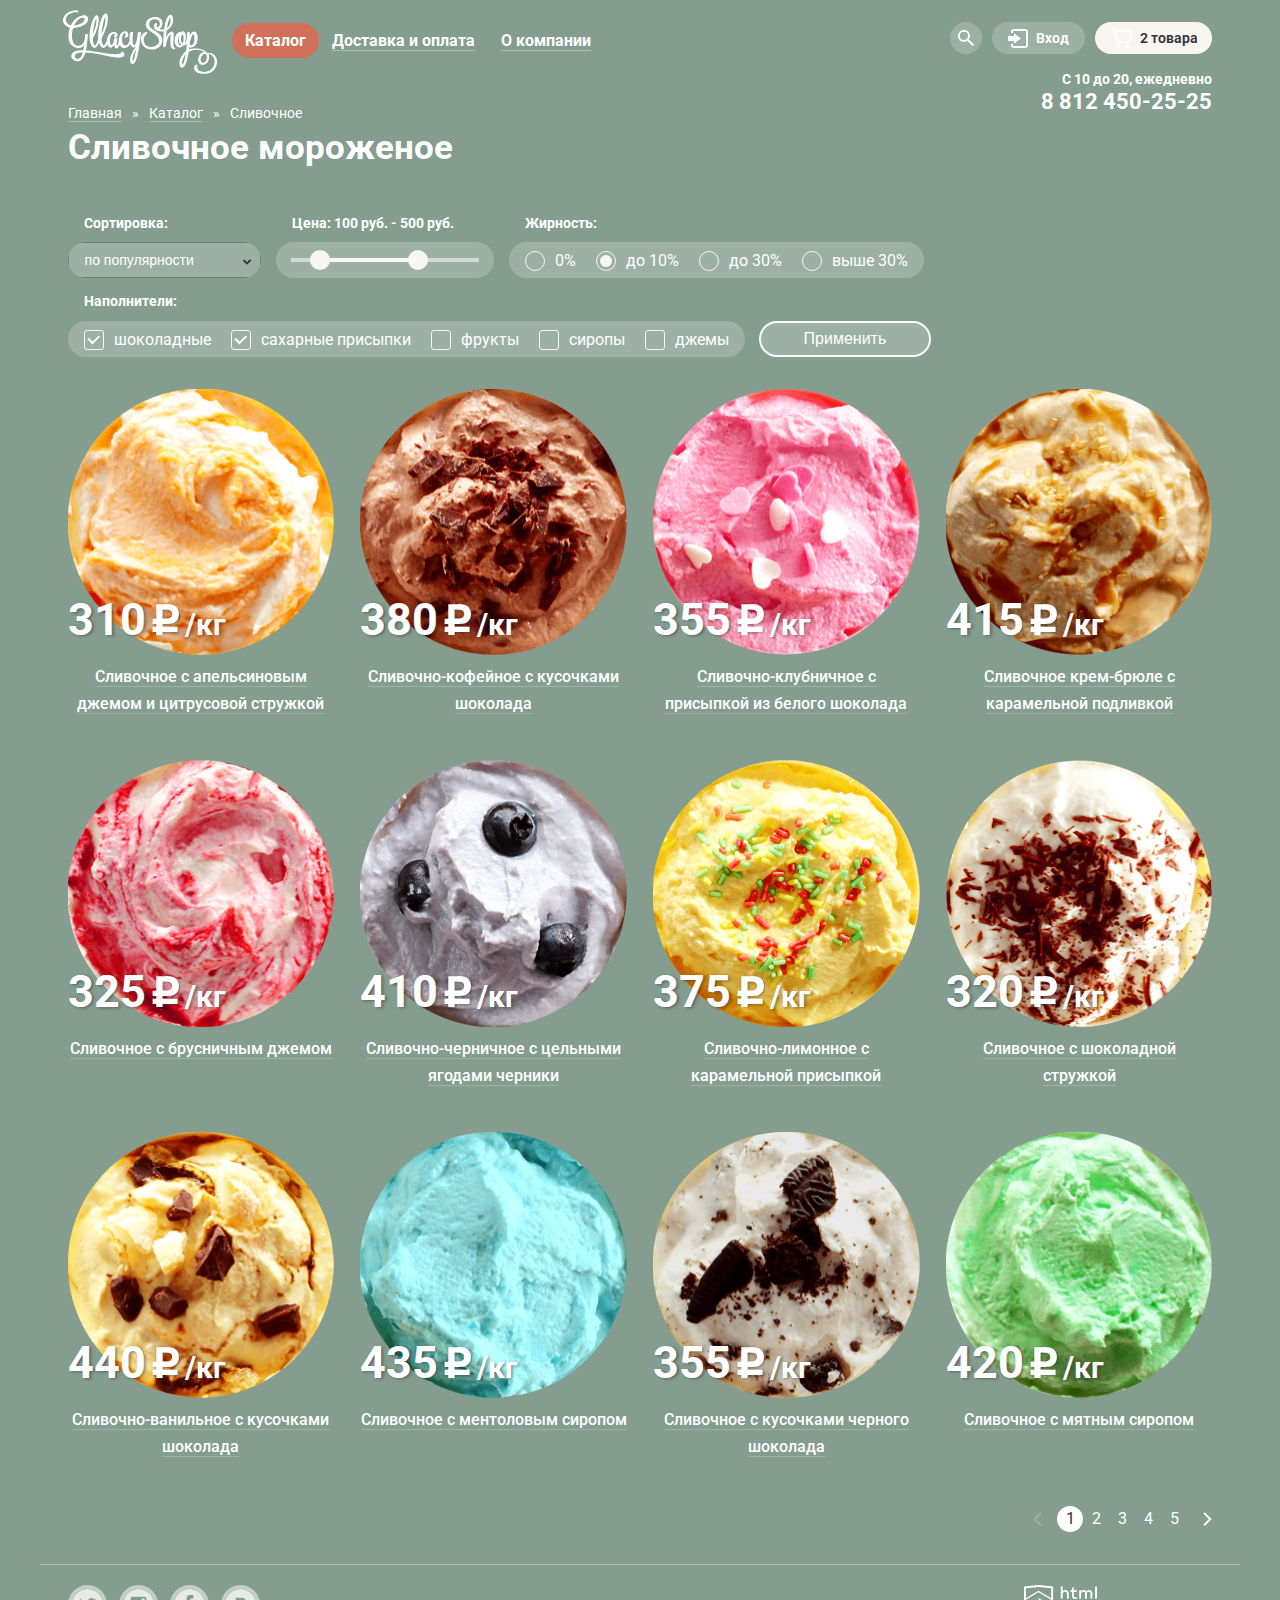
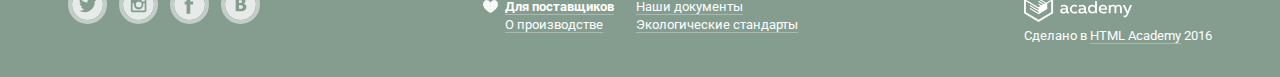
==== commit b8677943: "Декоративные элементы, модальное окно" ====
--- a/catalog.html
+++ b/catalog.html
@@ -77,7 +77,7 @@
                                               <a href="#">Щербеты</a>
                                           </li>
                                           <li class="catalog-section">
-                                              <a href="#">Фруктовый лед</a>
+                                              <a href="#">Фруктовый&nbspлед</a>
                                           </li>
                                           <li class="catalog-section">
                                               <a href="#">Мелорин</a>
@@ -105,7 +105,7 @@
                         <div class="popup search-popup">
                             <form class="user-form search-form" action="#" method="post">
                                 <div class="textfield-style">
-                                    <input class="field" id="search-field" type="text" name="search-field">
+                                    <input class="field" id="search-field" type="text" name="search-field" required>
                                     <label class="input-label" for="#search-field">Что ищем?</label>
                                 </div>
                             </form>
@@ -113,12 +113,32 @@
                     </div>
 
                     <div class="user-btn login">
-                        <a class="user-link" href="#">
+                        <a class="user-link clickable" href="#">
                             <svg class="user-symbol login-symbol">
                                 <use xmlns:xlink="http://www.w3.org/1999/xlink" xlink:href="#login"></use>
                             </svg>
                             <span>Вход</span>
                         </a>
+                        <div class="popup login-popup">
+                            <form class="user-form login-form" action="#" method="post">
+                                <div class="textfield-style">
+                                    <input class="field" id="login-field" type="text" name="email" required>
+                                    <label class="input-label" for="#login-field">Электронная почта</label>
+                                </div>
+                                <div class="textfield-style">
+                                    <input class="field" id="password-field" type="text" name="password" required>
+                                    <label class="input-label" for="#password-field">Пароль</label>
+                                </div>
+                                <div class="btn-container">
+                                    <input class="btn" type="submit" value="Войти">
+                                </div>
+
+                                <div class="user-help">
+                                    <a href="#">Забыли пароль?</a><br>
+                                    <a href="#">Новая регистрация</a>
+                                </div>
+                            </form>
+                        </div>
                     </div>
 
                     <div class="user-btn cart">
@@ -129,25 +149,34 @@
                             <span>2 товара</span>
                         </a>
                           <div class="popup cart-popup">
-                              <div class="cart-goods">
                               <table class="cart-table">
                                   <tr>
-                                      <td></td>
-                                      <td><img src="#" width="30" height="30" alt=""></td>
-                                      <td>Пломбир с апельсиновым джемом</td>
-                                      <td>1,5 кг х 200 руб</td>
-                                      <td>300 руб.</td>
+                                      <td class="cart-delete"></td>
+                                      <td class="cart-item-pic">
+                                          <div class="cart-pic">
+                                              <img src="img/1.png" width="30" height="30" alt="">
+                                          </div>
+                                      </td>
+                                      <td class="cart-item-title">Пломбир с апельсиновым джемом</td>
+                                      <td class="cart-item-weight">1,5 кг х <span>200 руб.</span></td>
+                                      <td class="cart-item-price">300 руб.</td>
                                   </tr>
                                   <tr>
-                                      <td></td>
-                                      <td><img src="#" width="30" height="30" alt=""></td>
-                                      <td>Клубничный пломбир с присыпкой из белого шоколада</td>
-                                      <td>1,5 кг х 300 руб</td>
-                                      <td>450 руб.</td>
+                                      <td class="delete"></td>
+                                      <td>
+                                          <div class="cart-pic">
+                                              <img src="img/3.png" width="30" height="30" alt="">
+                                          </div></td>
+                                      <td  class="cart-item-title">Клубничный пломбир с присыпкой из белого шоколада</td>
+                                      <td  class="cart-item-weight">1,5 кг х <span>300 руб.</span></td>
+                                      <td class="cart-item-price">450 руб.</td>
+                                  </tr>
+                                  <tr>
+                                      <td class="total" colspan="5">Итого: 750 руб.</td>
                                   </tr>
                               </table>
-                              <p>Итого: 750 руб.</p>
-                              <a class="btn" href="#">Оформить заказ</a>
+                              <div class="btn-container">
+                                  <a class="btn" href="#">Оформить заказ</a>
                               </div>
                           </div>
                     </div>
@@ -443,7 +472,9 @@
                       
                       <div class="pagination">
                           <ul class="pagination-list">
-                              <button class="paginator-prev" type="button" disabled></button>
+                              <li class="paginator-prev" disabled>
+                                  <a>Назад</a>
+                              </li>
                               <li class="page">
                                   <a class="active">1</a>
                               </li>
@@ -459,7 +490,9 @@
                               <li class="page">
                                   <a href="">5</a>
                               </li>
-                              <button class="paginator-next" type="button"></button>
+                              <li class="paginator-next">
+                                  <a href="#">Вперед</a>
+                              </li>
                           </ul>
                       </div>
                   </div>
--- a/css/style.css
+++ b/css/style.css
@@ -194,13 +194,14 @@
 
         .catalog-menu {
             position: absolute;
-            top: 27px;
+            top: 32px;
             left: -6px;
             width: 143px;
             margin: 0;
             padding: 0;
             list-style: none;
             box-shadow: 0 20px 20px 0 rgba(0, 0, 0, 0.4);
+            z-index: 20;
         }
 
         .catalog-section {
@@ -332,34 +333,56 @@
     color: #323232;
 }
 
-    .clickable:hover {
-        background-color: #f8f7f4;
-    }
-
-    .clickable:hover .user-symbol {
-        fill: #373737;
-    }
-
-    .clickable:hover span {
-        color: #323232;
-    }
-
-    .user-btn:hover .popup {
-        display: block;
-    }
-
-.popup {
-    position: absolute;
+.clickable:hover {
+    background-color: #f8f7f4;
+}
+
+.clickable:hover .user-symbol {
+    fill: #373737;
+}
+
+.clickable:hover span {
+    color: #323232;
+}
+
+.user-btn:hover .popup {
+    display: block;
+}
+
+
+
+.search-popup,
+.login-popup {
+    position: absolute;
+    top: 32px;
     right: 0;
-    border-radius: 5px;
     z-index: 20;
 }
 
-.popup::before {
+.search-popup::before,
+.login-popup::before {
     content: "";
     display: block;
+    /*position: absolute;
+    top: 40px;
+    right: 0;*/
+    
     width: inherit;
     height: 5px;
+    background-color: cadetblue;
+}
+
+
+.catalog-menu::before {
+    content: "";
+    display: block;
+    position: absolute;
+    top: -25px;
+    left: 0;
+    
+    width: inherit;
+    height: 30px;
+    background-color: transparent;
 }
 
 .user-form {
@@ -397,15 +420,14 @@
     color: #999999;
 }
 
-
 .field {
     width: 100%;
-    padding-top: 9px;
-    padding-bottom: 9px;
-    padding-left: 14px;
+    padding: 9px 14px;
     margin-bottom: 20px;
     font-size: 14px;
     line-height: 24px;
+    outline: none;
+    color: #999999;
     border: 1px solid #d3d3d2;
     border-radius: 5px;
     box-sizing: border-box;
@@ -414,32 +436,39 @@
 
 .field:hover {
     border: 2px solid #c7c6c5;
-}
-
-.field:focus {
-    outline: none;
-    border: 2px solid #8fbdec;
-}
-
+    padding: 8px 13px;
+}
+
+.field:valid {
+    font-size: 16px;
+    font-weight: bold;
+    color: #323232;
+    padding: 9px 14px;
+}
+
+.field:valid:hover {
+    padding: 8px 13px;
+}
+
+.field:valid + .input-label,
 .field:focus + .input-label {
     top: -15px;
     transition: 0.2s;
     font-size: 11px;
     line-height: 13px;
-    font-weight: normal;
+    font-weight: medium;
+    color: #999999;
+}
+
+.field:focus {
+    padding: 8px 13px;
+    border: 2px solid #8fbdec;
+}
+
+.field:focus + .input-label {
     color: #5b9ddf;
 }
 
-.field:valid {
-    font-size: 16px;
-    font-weight: bold;
-    color: #323232;
-    /*border: 1px solid #d3d3d2;*/
-}
-
-/*.field:valid + .input-label {
-    color: #999999;
-}*/
 
 .btn-container{
     display: inline-block;
@@ -456,10 +485,46 @@
     color: #323232;
 }
 
-.cart-goods {
+
+
+.contacts {
+    position: absolute;
+    font-size: 14px;
+    font-weight: bold;
+    right: 0px;
+    z-index: 10;
+}
+
+.contacts span {
+    font-size: 22px;
+    line-height: 24px;
+}
+
+.cart-popup {
+    position: absolute;
+    top: 37px;
+    right: 0;
+    z-index: 20;
+}
+
+.cart-popup::before {
+    content: "";
+    display: block;
+    position: absolute;
+    top: -25px;
+    right: 0;
+    
+    width: inherit;
+    height: 25px;
+    background-color: transparent;
+}
+
+.cart-popup {
     width: 540px;
-    padding: 0 15px 20px 15px;
+    padding: 20px 15px;
+    text-align: right;
     font-size: 13px;
+    line-height: 16px;
     font-weight: normal;
     color: #323232;
     background-color: #f8f7f4;
@@ -467,20 +532,62 @@
     box-sizing: border-box;
 }
 
-
-
-.contacts {
-    position: absolute;
-    font-size: 14px;
+.cart-table {
+    width: 510px;
+    text-align: left;
+}
+
+.cart-table td {
+    padding-bottom: 20px;
+    box-sizing: border-box;
+}
+
+.cart-delete {
+    width: 25px;
+    padding-right: 15px;
+}
+
+.cart-item-pic {
+    width: 47px;
+    padding-right: 15px;
+}
+
+.cart-pic {
+    width: 32px;
+    height: 32px;
+    border-radius: 50%;
+    overflow: hidden;
+}
+
+.cart-item-title {
+    width: 235px;
+}
+
+.cart-item-weight {
+    width: 135px;
+    padding-left: 12px;
+}
+
+.cart-item-price {
+    width: 68px;
+}
+
+.cart-item-weight span{
+    color: #999999;
+}
+
+.total {
+    padding-top: 15px;
+    padding-bottom: 15px;
+    text-align: right;
     font-weight: bold;
-    right: 0px;
-    z-index: 10;
-}
-
-.contacts span {
-    font-size: 22px;
-    line-height: 24px;
-}
+    border-top: 1px solid #cacac7;
+}
+
+.cart-popup .btn-container {
+    margin: 0;
+}
+
 
 /* Красные кнопки */
 
@@ -594,6 +701,10 @@
   cursor: pointer;
 }
 
+.slider-controls label:hover {
+    background: rgba(255, 255, 255, 0.5);
+}
+
 #btn-1:checked ~ .site-wrapper #slide1,
 #btn-2:checked ~ .site-wrapper #slide2,
 #btn-3:checked ~ .site-wrapper #slide3 {
@@ -711,6 +822,7 @@
 
 .catalog {
     font-size: 0;
+    display: table;
 }
 
 .quick-view {
@@ -796,6 +908,10 @@
     border-bottom: 1px solid #9db1a5;
 }
 
+.ice-cream:hover h3 {
+    border: 0;
+}
+
 .ice-cream:hover .quick-view {
     display: block;
 }
@@ -828,11 +944,10 @@
 /* О Глейси */
 
 .about-gllacy {
-    padding: 24px 25px 20px 20px;
-    padding-bottom: 0;
+    padding: 24px 25px 10px 20px;
     margin-bottom: 40px;
     border-radius: 15px;
-    box-sizing: border-box;
+    /*box-sizing: border-box;*/
 }
 
 .about-gllacy h1 {
@@ -850,14 +965,13 @@
 .about-gllacy .feature {
     float: left;
     position: relative;
+    width: 48.85%;
     padding-left: 56px;
-    width: 48.74%;
     box-sizing: border-box;
 }
 
-.about-gllacy .feature:nth-child(even) {
-    float: left;
-    margin-left: 2.52%;
+.about-gllacy .feature:nth-child(odd) {
+    margin-right: 2.3%;
 }
 
 .gllacy-symbol {
@@ -870,20 +984,16 @@
     fill-rule: evenodd;
 }
 
-.features-block {
-    margin: 0;
-}
-
 /* Карта */
 
-.main-content {
-    background: url("../img/map.jpg") no-repeat bottom center;
+.container-map {
+    height: 430px;
+    background: url("../img/map.jpg") no-repeat center;
     background-size: 100% 430px;
 }
 
-.container-map {
+.container-map .container {
     position: relative;
-    height: 430px;
 }
 
 .info {
@@ -923,12 +1033,10 @@
 .footer-copyright {
     float: left;
     width: 25%;
-    padding-right: 2.3%;
     box-sizing: border-box;
 }
 
 .footer-copyright {
-    padding-right: 0;
     text-align: right;
 }
 
@@ -979,6 +1087,7 @@
 /* Социальные кнопки футера */
 
 .social-btn {
+    position: relative;
     display: inline-block;
     margin-right: 12px;
     vertical-align: middle;
@@ -995,7 +1104,7 @@
     fill-rule: evenodd;
     display: inline-block;
     vertical-align: middle;
-    border: 5px solid #c2cec7;
+    border: 4px solid #c2cec7;
     border-radius: 50%;
 }
 
@@ -1004,7 +1113,18 @@
 }
 
 .social-btn:active .social-net {
-    box-shadow: inset 0 3px 7px 0 rgba(0, 0, 0, 0.35);
+    fill: #e9e9e9;
+}
+
+.social-btn:active:after {
+    content: '';
+    position: absolute;
+    box-shadow: inset 0 3px 7px 0px rgba(0, 0, 0, 0.35);
+    top: 4px;
+    left: 4px;
+    width: 31px;
+    height: 31px;
+    border-radius: 50%;
 }
 
 /* Cтили для обычных ссылок*/
@@ -1242,10 +1362,13 @@
     color: #323232;
 }
 
-.custom-select select:hover {
+.custom-select:hover {
+    background-color: #ffffff;
+}
+
+.custom-select:hover select {
     color: #323232;
     font-weight: medium;
-    background-color: #ffffff;
 }
 
 /* Пагинация */
@@ -1263,7 +1386,7 @@
     list-style: none;
 }
 
-.page {
+.pagination-list li {
     display: inline-block;
     vertical-align: middle;
 }
@@ -1289,27 +1412,23 @@
     background-color: #ffffff;
 }
 
-.paginator-prev {
+.paginator-prev a {
     display: inline-block;
     vertical-align: middle;
     width: 10px;
     height: 14px;
     padding: 8px 0;
     margin-right: 15px;
-    border: 0;
-    outline: 0;
     background: url(../img/pag1.png) no-repeat center;
 }
 
-.paginator-next {
+.paginator-next a {
     display: inline-block;
     vertical-align: middle;
     width: 10px;
     height: 14px;
     padding: 8px 0;
     margin-left: 15px;
-    border: 0;
-    outline: 0;
     background: url(../img/pag2.png) no-repeat center;
 }
 
@@ -1466,6 +1585,9 @@
 
 .modal-content-form textarea {
     width: 100%;
+    font-size: 16px;
+    line-height: 18px;
+    font-family: Roboto, sans-serif;
 }
 
 .modal-content-form .btn-container {
@@ -1485,4 +1607,12 @@
     width: 100%;
     height: 100%;
     background: rgba(0, 0, 0, 0.5);
+}
+
+.modal-content-show {
+    display: block;
+}
+
+.modal-overlay-show {
+    display: block;
 }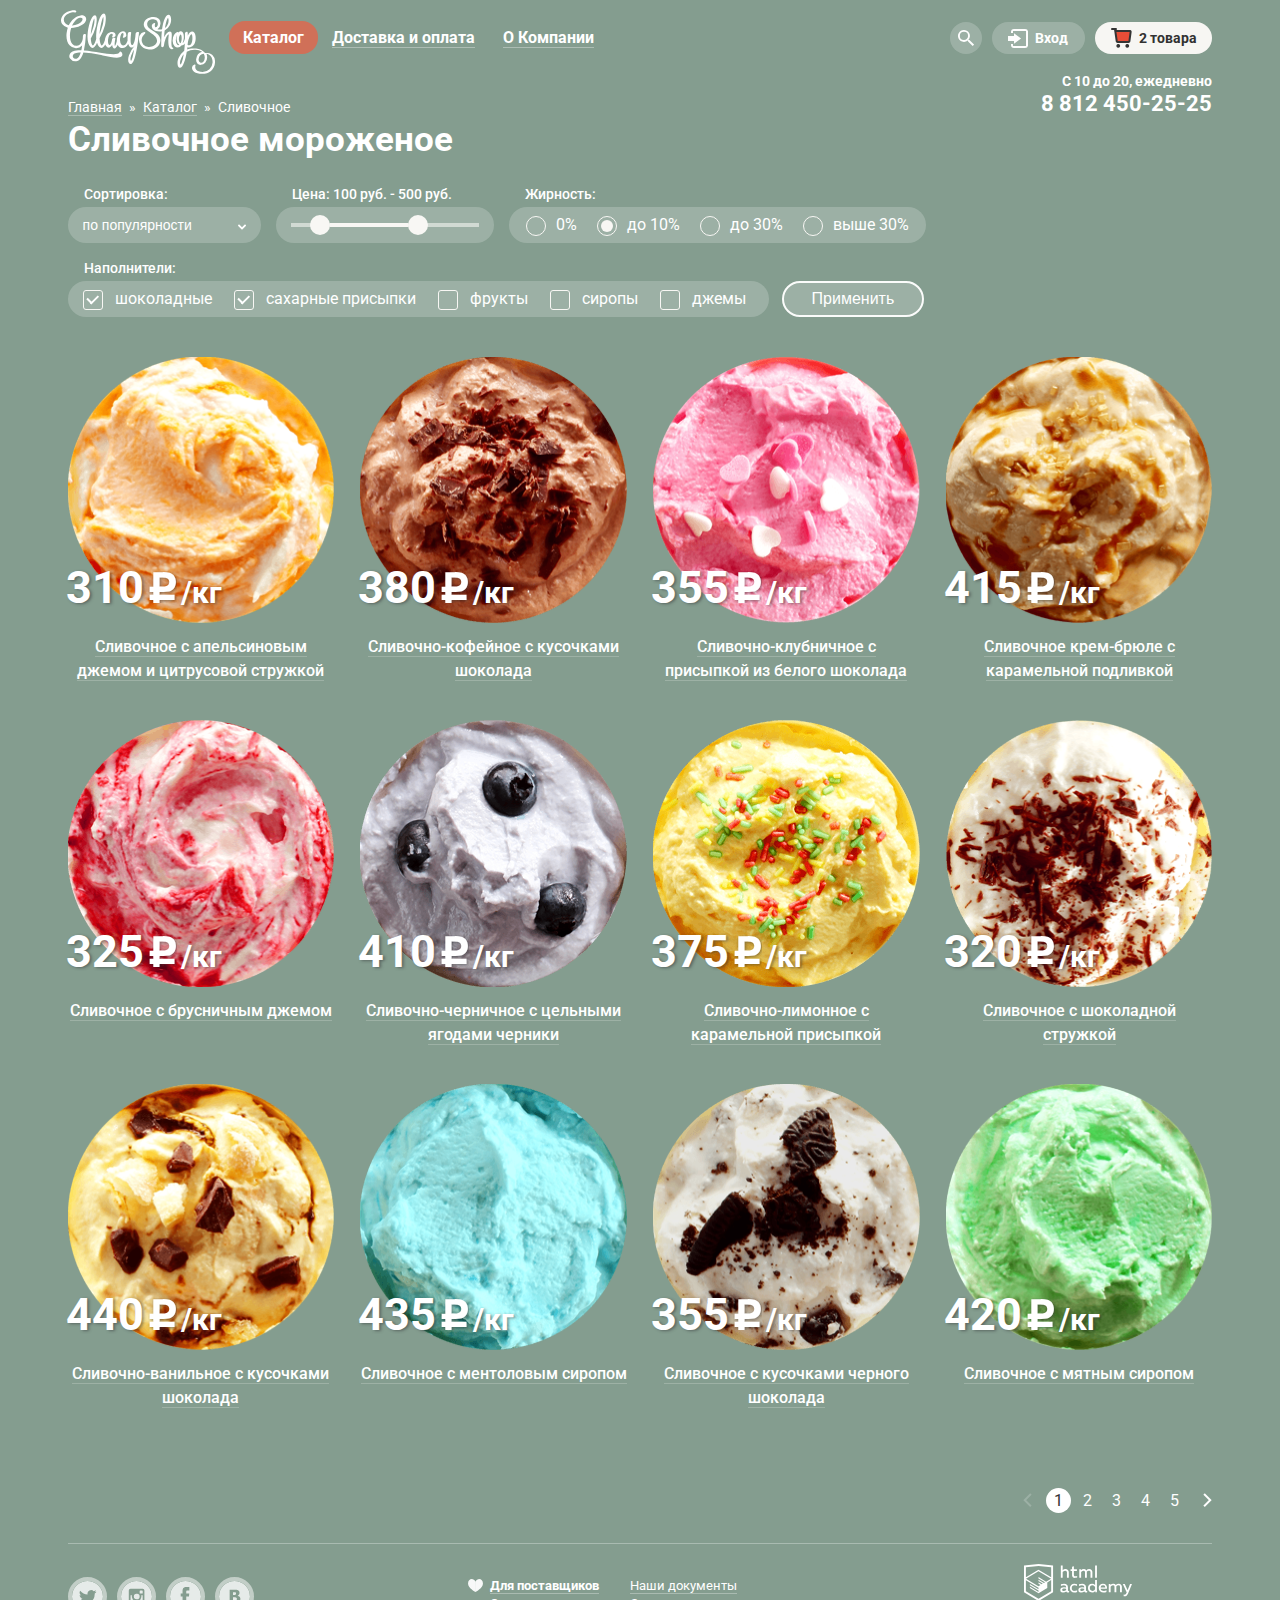
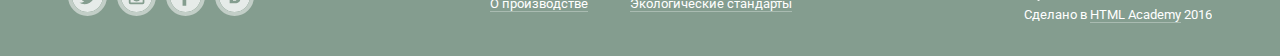
==== commit cdf1e5fe: "Оформление, отступы" ====
--- a/catalog.html
+++ b/catalog.html
@@ -58,7 +58,7 @@
           <header class="innerpage-header">
               <div class="container">
                   <div class="row clearfix">
-                      <div class="nav-block clearfix">
+                      <div class="navigation-block clearfix">
                           <a class="logo" href="index.html">
                         <img src="img/Logo.svg" width="154" height="64" alt="Gllacy-shop">
                     </a>
@@ -71,7 +71,7 @@
                                               <a href="#">Новинки</a>
                                           </li>
                                           <li class="catalog-section">
-                                            <a class="active">Сливочное</a>
+                                            <a class="current">Сливочное</a>
                                           </li>
                                           <li class="catalog-section">
                                               <a href="#">Щербеты</a>
@@ -88,7 +88,7 @@
                                       <a href="#">Доставка и оплата</a>
                                   </li>
                                   <li class="site-section">
-                                      <a href="#">О компании</a>
+                                      <a href="#">О Компании</a>
                                   </li>
                               </ul>
                           </nav>
@@ -143,15 +143,17 @@
 
                     <div class="user-btn cart">
                         <a class="user-link active-link">
-                            <svg class="user-symbol cart-symbol">
+                            <!--<svg class="user-symbol cart-symbol">
                                 <use xmlns:xlink="http://www.w3.org/1999/xlink" xlink:href="#cart"></use>
-                            </svg>
+                            </svg>-->
                             <span>2 товара</span>
                         </a>
                           <div class="popup cart-popup">
                               <table class="cart-table">
                                   <tr>
-                                      <td class="cart-delete"></td>
+                                      <td class="btn-delete">
+                                          <button class="cart-item-delete" type="button" title="Закрыть">Удалить</button>
+                                      </td>
                                       <td class="cart-item-pic">
                                           <div class="cart-pic">
                                               <img src="img/1.png" width="30" height="30" alt="">
@@ -162,7 +164,9 @@
                                       <td class="cart-item-price">300 руб.</td>
                                   </tr>
                                   <tr>
-                                      <td class="delete"></td>
+                                      <td class="btn-delete">
+                                          <button class="cart-item-delete" type="button" title="Закрыть">Удалить</button>
+                                      </td>
                                       <td>
                                           <div class="cart-pic">
                                               <img src="img/3.png" width="30" height="30" alt="">
@@ -206,6 +210,8 @@
                       </ul>
                       <h1>Сливочное мороженое</h1>
 </div>
+                  </div>
+                  <div class="row">
                       <div class="filters-block">
                       <form action="#" method="post" name="filters-form" class="clearfix">
                           <div class="filter sort">
@@ -272,7 +278,8 @@
                           </div>
                       </form>
                       </div>
-                      
+                  </div>
+                  <div class="row">
                       <div class="catalog">
                       <article class="ice-cream">
                           <div class="item-pic">
@@ -469,7 +476,8 @@
                           </div>
                       </article>
                       </div>
-                      
+                  </div>
+                  <div class="row">
                       <div class="pagination">
                           <ul class="pagination-list">
                               <li class="paginator-prev" disabled>
--- a/css/style.css
+++ b/css/style.css
@@ -3,7 +3,7 @@
     font-size: 16px;
     line-height: 22px;
     color: #ffffff;
-    font-weight: normal;
+    font-weight: 400;
     font-family: Roboto, sans-serif;
     background-color: #849d8f;
 }
@@ -11,35 +11,16 @@
 .main-content h1 {
     font-size: 24px;
     line-height: 30px;
+    word-spacing: 1px;
     margin: 0;
     color: #323232;
 }
 
 .catalog-content h1 {
     margin: 0;
+    margin-top: -2px;
     font-size: 35px;
     line-height: 41px;
-    font-weight: bold;
-}
-
-.catalog-content h2 {
-    margin-left: 16px;
-    font-size: 14px;
-    line-height: 16px;
-    font-weight: medium;
-}
-
-.raspberry b,
-.chocolate b {
-    font-size: 35px;
-    line-height: 41px;
-    font-weight: bold;
-}
-
-.raspberry p,
-.chocolate p {
-    font-size: 17px;
-    line-height: 22px;
     font-weight: bold;
 }
 
@@ -89,46 +70,47 @@
     clear: both;
 }
 
-/* Хедер */
-
-.popup {
-    display: none;
-}
+/* Хедер: сетка */
 
 .homepage-header {
-    margin-bottom: 310px;
+    margin-bottom: 312px;
 }
 
 .innerpage-header {
-    margin-bottom: 25px;
+    margin-bottom: 19px;
 }
 
 .homepage-header .row,
 .innerpage-header .row {
     padding-top: 10px;
-    margin-bottom: 25px;
-}
-
-.nav-block {
+}
+
+.navigation-block {
     float: left;
     width: 585px;
 }
 
 .user-block {
+    position: relative;
     float: right;
-    position: relative;
     width: 265px;
     padding-top: 12px;
     font-size: 0;
     text-align: right;
 }
 
+.popup {
+    display: none;
+}
+
+/* Хедер: .navigation-block, главное меню */
+
 .logo {
     display: block;
     float: left;
-    margin-left: -5px;
-    margin-right: 15px;
     width: 154px;
+    margin-left: -7px;
+    margin-right: 14px;
 }
 
 .main-navigation {
@@ -137,133 +119,166 @@
     padding-top: 12px;
 }
 
-    .main-menu {
-        margin: 10px 0;
-        padding: 0;
-        font-size: 0;
-        list-style: none;
+.main-menu {
+    margin-top: 7px;
+    padding: 0;
+    font-size: 0;
+    list-style: none;
+}
+
+.site-section {
+    position: relative;
+    display: inline-block;
+    vertical-align: top;
+}
+
+.site-section > a {
+    margin-left: 14px;
+    margin-right: 14px;
+
+    font-size: 16px;
+    line-height: 18px;
+    font-weight: bold;
+    color: #ffffff;
+    text-decoration: none;
+    border-bottom: 1px solid #adbdb4;
+}
+
+.site-section > a:hover,
+.site-section > a:active,
+.site-section > a.active {
+    margin: 0;
+    padding-top: 7px;
+    padding-right: 14px;
+    padding-left: 14px;
+    padding-bottom: 7px;
+
+    color: #333333;
+    background-color: #f7f6f3;
+    border: 0;
+    border-radius: 16px;
+} 
+
+.site-section > a:active {
+    box-shadow: inset 0 3px 7px 0 rgba(0, 0, 0, 0.35);
+}
+
+.site-section:hover .popup {
+        display: block;
     }
 
-    .site-section {
-        display: inline-block;
-        position: relative;
-        margin: 0;
-        vertical-align: top;
-    }
-
-    .site-section > a {
-        padding: 0;
-        margin: 13px;
-        font-size: 16px;
-        line-height: 18px;
-        font-weight: bold;
-        color: #ffffff;
-        text-decoration: none;
-        border-bottom: 1px solid #adbdb4;
-    }
-
-    .main-menu a.active {
-        color: #ffffff;
-        background-color: #d07058;
-    }
-
-    .site-section > a:hover,
-    .site-section > a:active,
-    .site-section > a.active {
-        padding: 8px 13px;
-        margin: 0;
-        color: #333333;
-        text-decoration: none;
-        background-color: #f7f6f3;
-        border: 0;
-        border-radius: 50px;
-    } 
-
-    .site-section > a:active {
-        box-shadow: inset 0 3px 7px 0 rgba(0, 0, 0, 0.35);
-    }
-
-    .site-section:hover .popup {
-            display: block;
-        }
-
-    .site-section > a.active {
-        color: #ffffff;
-        background-color: #d07058;
-    }
-
-        .catalog-menu {
-            position: absolute;
-            top: 32px;
-            left: -6px;
-            width: 143px;
-            margin: 0;
-            padding: 0;
-            list-style: none;
-            box-shadow: 0 20px 20px 0 rgba(0, 0, 0, 0.4);
-            z-index: 20;
-        }
-
-        .catalog-section {
-            font-weight: normal;
-            background-color: #f8f7f4;
-        }
-
-        .catalog-section a {
-            display: block;
-            padding: 9px 21px 14px 21px;
-            font-size: 14px;
-            font-weight: normal;
-            line-height: 16px;
-            color: #323232;
-            text-decoration: none;
-            border-radius: inherit;
-        }
-
-        .catalog-section:first-child a {
-            font-weight: bold;
-            margin: 0 8px;
-            padding: 9px 13px 14px 13px;
-            border-bottom: 1px solid #d1d0ce;
-        }
-
-        .catalog-section:first-child {
-            border-top-left-radius: 5px;
-            border-top-right-radius: 5px;
-        }
-
-        .catalog-section:last-child {
-            border-bottom-left-radius: 5px;
-            border-bottom-right-radius: 5px;
-        }
-
-        .catalog-section:hover {
-            background-color: #fbded7;
-        }
-
-        .catalog-section:active {
-            background-color: #f6b5a5;
-        }
-
-
-
-/* Юзер-блок */
+.site-section > a.active {
+    color: #ffffff;
+    background-color: #d07058;
+}
+
+/* Хедер: .navigation-blok, подменю */
+
+.catalog-menu {
+    position: absolute;
+    top: 30px;
+    left: -6px;
+    width: 143px;
+    margin: 0;
+    padding: 0;
+    
+    list-style: none;
+    box-shadow: 0 20px 20px 0 rgba(0, 0, 0, 0.4);
+    z-index: 20;
+}
+
+.catalog-menu::before {
+    content: "";
+    position: absolute;
+    top: -15px;
+    left: 0;
+    display: block;
+    
+    width: inherit;
+    height: 20px;
+    background-color: transparent;
+}
+
+.catalog-section {
+    padding-top: 4px;
+    padding-bottom: 0px;
+    font-weight: 400;
+    background-color: #f8f7f4;
+}
+
+.catalog-section a {
+    display: block;
+    padding-top: 6px;
+    padding-right: 20px;
+    padding-left: 19px;
+    padding-bottom: 6px;
+    
+    font-size: 14px;
+    font-weight: 400;
+    line-height: 16px;
+    color: #323232;
+    text-decoration: none;
+    border-radius: inherit;
+}
+
+.catalog-section:first-child a {
+    margin-right: 8px;
+    margin-left: 8px;
+    padding-top: 10px;
+    padding-right: 13px;
+    padding-left: 12px;
+    padding-bottom: 12px;
+    
+    font-weight: bold;
+    border-bottom: 1px solid #d1d0ce;
+}
+
+.catalog-section:first-child {
+    padding: 0;
+    border-top-left-radius: 5px;
+    border-top-right-radius: 5px;
+}
+
+.catalog-section:first-child:hover {
+    background-color: #fbded7;
+}
+
+.catalog-section:last-child {
+    padding-bottom: 3px;
+    border-bottom-left-radius: 5px;
+    border-bottom-right-radius: 5px;
+}
+
+.catalog-section a:hover {
+    background-color: #fbded7;
+}
+
+.catalog-section a:active {
+    background-color: #f6b5a5;
+}
+
+.catalog-section > a.current {
+    color: #ffffff;
+    background-color: #d07058;
+}
+
+/* Хедер: юзер-блок */
 
 .user-btn {
-    display: inline-block;
     position: relative;
+    display: inline-block;
     vertical-align: middle;
+    min-height: 32px;
     margin-right: 10px;
-    height: 32px;
+    
     line-height: 32px;
     font-size: 0;
-    /*font-weight: 600;*/
     text-align: left;
     border-radius: 16px;
 }
 
 .user-link span {
-    font-weight: 600;
+    font-weight: bold;
 }
 
 .search {
@@ -272,11 +287,11 @@
 }
 
 .login {
-    width: 93px;
+    min-width: 93px;
 }
 
 .cart {
-    width: 117px;
+    min-width: 117px;
     margin-right: 0;
 }
 
@@ -285,11 +300,13 @@
     width: inherit;
     border-radius: inherit;
     padding-left: 16px;
+    box-sizing: border-box;
+    
     line-height: 32px;
     color: #ffffff;
+    background-color: rgba(255, 255, 255, 0.2);
     text-decoration: none;
-    box-sizing: border-box;
-    background-color: rgba(255, 255, 255, 0.2);
+    z-index: 30;
 }
 
 .search .user-link {
@@ -298,7 +315,7 @@
 
 .user-symbol {
     vertical-align: middle;
-    margin-right: 8px;
+    margin-right: 7px;
     fill: #fefefe;
     fill-rule: evenodd;
 }
@@ -326,7 +343,8 @@
 }
 
 .active-link {
-    background-color: #f7f6f3;
+    padding-left: 44px;
+    background: url(../img/cart-full.png) no-repeat 16px center #f7f6f3;
 }
 
 .active-link span {
@@ -335,6 +353,7 @@
 
 .clickable:hover {
     background-color: #f8f7f4;
+    z-index: 30;
 }
 
 .clickable:hover .user-symbol {
@@ -349,12 +368,10 @@
     display: block;
 }
 
-
-
 .search-popup,
 .login-popup {
     position: absolute;
-    top: 32px;
+    top: 37px;
     right: 0;
     z-index: 20;
 }
@@ -363,16 +380,15 @@
 .login-popup::before {
     content: "";
     display: block;
-    /*position: absolute;
-    top: 40px;
-    right: 0;*/
-    
-    width: inherit;
-    height: 5px;
-    background-color: cadetblue;
-}
-
-
+    position: absolute;
+    top: -15px;
+    right: 0;
+    left: 0;
+    height: 20px;
+    background-color: transparent;
+    z-index: 0;
+}
+/*
 .catalog-menu::before {
     content: "";
     display: block;
@@ -383,11 +399,11 @@
     width: inherit;
     height: 30px;
     background-color: transparent;
-}
+}*/
 
 .user-form {
     padding-top: 20px;
-    padding-left: 15px;
+    padding-left: 20px;
     padding-right: 15px;
     box-sizing: border-box;
     text-align: left;
@@ -422,6 +438,7 @@
 
 .field {
     width: 100%;
+    height: 44px;
     padding: 9px 14px;
     margin-bottom: 20px;
     font-size: 14px;
@@ -482,6 +499,9 @@
     vertical-align: middle;
     font-size: 13px;
     line-height: 20px;
+}
+
+.user-help a {
     color: #323232;
 }
 
@@ -492,6 +512,7 @@
     font-size: 14px;
     font-weight: bold;
     right: 0px;
+    top: 46px;
     z-index: 10;
 }
 
@@ -500,6 +521,10 @@
     line-height: 24px;
 }
 
+.active-link .cart-symbol {
+    fill: #232323;
+}
+
 .cart-popup {
     position: absolute;
     top: 37px;
@@ -522,6 +547,7 @@
 .cart-popup {
     width: 540px;
     padding: 20px 15px;
+    padding-top: 17px;
     text-align: right;
     font-size: 13px;
     line-height: 16px;
@@ -542,14 +568,47 @@
     box-sizing: border-box;
 }
 
-.cart-delete {
+.btn-delete {
+    position: relative;
     width: 25px;
-    padding-right: 15px;
+    padding-right: 0px;
+}
+
+.cart-item-delete {
+    position: absolute;
+    top: 10px;
+    left: 0;
+    width: 9px;
+    height: 11px;
+    background-color: transparent;
+    font-size: 0;
+    border: 0;
+    outline: 0;
+    cursor: pointer;
+}
+
+.cart-item-delete::before,
+.cart-item-delete::after {
+    content: "";
+    position: absolute;
+    top: 5px;
+    left: -2px;
+    width: 14px;
+    height: 1px;
+    background-color: #353535;
+}
+
+.cart-item-delete::before {
+    transform: rotate(45deg);
+}
+
+.cart-item-delete::after {
+    transform: rotate(-45deg);
 }
 
 .cart-item-pic {
-    width: 47px;
-    padding-right: 15px;
+    width: 40px;
+    padding-right: 8px;
 }
 
 .cart-pic {
@@ -594,9 +653,9 @@
 .btn {
     display: inline-block;
     margin-top: 0;
-    height: 46px;
-    padding-left: 20px;
-    padding-right: 20px;
+    height: 45px;
+    padding-left: 23px;
+    padding-right: 22px;
     outline: none;
     font-size: 18px;
     line-height: 46px;
@@ -627,7 +686,7 @@
 
   text-align: center;
   color: #ffffff;
-  margin-bottom: 40px;
+  margin-bottom: 41px;
 }
 
 .slide {
@@ -637,20 +696,20 @@
 .slide-title {
   width: 700px;
   margin: 0 auto;
-  margin-bottom: 30px;
-
-  font-weight: 800;
-  font-size: 60px;
-    line-height: 60.35px;
+  margin-bottom: 34px;
+
+font-weight: 800;
+font-size: 60px;
+line-height: 60.35px;
 }
 
 .slide-btn {
   display: inline-block;
-  padding: 12px 50px;
+  padding: 10px 45px;
 
   font-weight: 600;
   font-size: 31px;
-  line-height: 41px;
+  line-height: 40px;
   vertical-align: top;
   color: #ffffff;
   text-decoration: none;
@@ -680,7 +739,7 @@
 
 .slider-controls {
   position: absolute;
-  bottom: 25px;
+  bottom: 20px;
   left: 0;
   z-index: 20;
 
@@ -735,7 +794,7 @@
 /* Баннеры (2 ряда) */
 
 .banner-row {
-    margin-bottom: 35px;
+    margin-bottom: 40px;
 }
 
 .banner {
@@ -743,8 +802,8 @@
     position: relative;
     margin-right: 2.3%;
     width: 48.85%;
-    min-height: 228px;
-    padding: 20px 20px 20px 20px;
+    min-height: 230px;
+    padding: 16px 20px 20px 17px;
     box-sizing: border-box;
     border-radius: 15px;
 }
@@ -753,10 +812,25 @@
     margin-right: 0;
 }
 
+.raspberry b,
+.chocolate b {
+    font-size: 35px;
+    line-height: 41px;
+    font-weight: bold;
+}
+
+.raspberry p,
+.chocolate p {
+    margin-top: 15px;
+    font-size: 17px;
+    line-height: 22px;
+    font-weight: bold;
+}
+
 .banner-btn {
     position: absolute;
-    bottom: 20px;
-    right: 20px;
+    bottom: 23px;
+    right: 21px;
 }
 
 .raspberry {
@@ -769,6 +843,8 @@
 
 .blog {
     min-height: 220px;
+    padding-top: 22px;
+    padding-left: 19px;
     background-image: url("../img/strawberry-background.jpg");
 }
 
@@ -780,7 +856,7 @@
 
 .blog-post {
     display: block;
-    margin-top: 15px;
+    margin-top: 5px;
     font-size: 24px;
     line-height: 30px;
     font-weight: bold;
@@ -794,7 +870,7 @@
 }
 
 .subscribe-background {
-    padding: 20px 20px 0 20px;
+    padding: 12px 20px 0 20px;
     min-height: 210px;
     box-sizing: border-box;
     color: #5a5a5a;
@@ -803,19 +879,30 @@
 }
 
 .subscribe-form {
+    display: flex;
+    align-self: flex-end; 
     font-size: 0;
     box-sizing: border-box;
 }
 
 .subscribe-form .textfield-style {
-    display: inline-block;
+    display: flex;
+    flex-grow: 1;
     vertical-align: top;
-    width: auto;
+    margin-right: 11px;
+}
+
+.subscribe-form .btn {
+    padding-left: 16px;
+    padding-right: 16px;
+    height: 42px;
+    line-height: 42px;
 }
 
 .subscribe-form .btn-container {
     display: inline-block;
     vertical-align: top;
+    margin-right: 0;
 }
 
 /* Каталог */
@@ -836,7 +923,7 @@
     width: 23.275%;
     min-height: 290px;
     margin-right: 2.3%;
-    margin-bottom: 40px;
+    margin-bottom: 33px;
     text-align: center;
 }
 
@@ -846,6 +933,7 @@
 
 .item-pic {
     position: relative;
+    margin-bottom: 5px;
     border-radius: 50%;
     z-index: 0;
 }
@@ -880,13 +968,14 @@
 .item-price li {
     display: inline-block;
     vertical-align: baseline;
-    margin-right: 5px;
+    margin-right: 4px;
     font-weight: bold;
     text-shadow: 2px 1px 3px rgba(49, 50, 53, 0.5);
 }
 
 .price-value {
     font-size: 45px;
+    margin-left: -2px;
 }
 
 .currency {
@@ -902,7 +991,7 @@
 h3 {
     display: inline;
     font-size: 16px;
-    line-height: 22px;
+    line-height: 15px;
     font-weight: 500;
     color: #ffffff;
     border-bottom: 1px solid #9db1a5;
@@ -944,19 +1033,19 @@
 /* О Глейси */
 
 .about-gllacy {
-    padding: 24px 25px 10px 20px;
-    margin-bottom: 40px;
+    padding: 24px 25px 3px 19px;
+    margin-bottom: 39px;
     border-radius: 15px;
     /*box-sizing: border-box;*/
 }
 
 .about-gllacy h1 {
-    margin-bottom: 20px;
+    margin-bottom: 21px;
 }
 
 .about-gllacy p {
     margin-top: 0;
-    margin-bottom: 20px;
+    margin-bottom: 22px;
     font-size: 16px;
     line-height: 22px;
     color: #323232;
@@ -966,7 +1055,7 @@
     float: left;
     position: relative;
     width: 48.85%;
-    padding-left: 56px;
+    padding-left: 55px;
     box-sizing: border-box;
 }
 
@@ -989,7 +1078,7 @@
 .container-map {
     height: 430px;
     background: url("../img/map.jpg") no-repeat center;
-    background-size: 100% 430px;
+    /*background-size: 100% 430px;*/
 }
 
 .container-map .container {
@@ -1000,9 +1089,13 @@
     position: absolute;
     top: 62px;
     right: 2.3%;
-    width: 263px;
+    
+    width: 262px;
     height: 265px;
-    padding: 20px;
+    padding-top: 15px;
+    padding-left: 25px;
+    padding-right: 15px;
+    padding-bottom: 25px;
     
     font-size: 14px;
     line-height: 20px;
@@ -1011,21 +1104,53 @@
     border-radius: 15px;
 }
 
-.info span {
+.location {
+    margin-bottom: 18px;
+}
+
+.info p {
+    margin-top: 14px;
+    margin-bottom: 1px;
+}
+
+.tel p {
+    margin: 0;
+    margin-bottom: 4px;
+}
+
+.info .address,
+.info .tel-number {
     font-size: 18px;
-    line-height: 24x;
+    line-height: 24px;
     font-weight: bold;
-}
+    margin: 0;
+}
+
+.tel {
+    margin-bottom: 25px;
+}
+
+.info .btn {
+    padding-left: 28px;
+    padding-right: 28px;
+}
+
+
 
 /* Подвал */ 
 
 .main-footer .container {
+    overflow: hidden;
+    
+    font-size: 13px;
+    line-height: 18px;
+}
+
+.main-footer .row {
     padding-top: 20px;
     padding-bottom: 30px;
     border-top: 1px solid #a9bbb1;
-    
-    font-size: 13px;
-    line-height: 18px;
+    overflow: hidden;
 }
 
 .footer-social,
@@ -1047,6 +1172,7 @@
 
 .footer-social {
     font-size: 0;
+    margin-top: 13px;
 }
 
 .footer-info {
@@ -1058,6 +1184,7 @@
 .footer-info-list {
     display: inline-block;
     padding: 0;
+    margin-right: 15px;
     list-style: none;
     vertical-align: top;
     text-align: left;
@@ -1067,7 +1194,7 @@
 
 .footer-info-link {
     position: relative;
-    padding-left: 22px;
+    padding-left: 16px;
 }
 
 .marked a {
@@ -1077,7 +1204,7 @@
 .footer-info-link .heart {
     position: absolute;
     top: 2px;
-    left: 0;
+    left: -6px;
     width: 15px;
     height: 13px;
     fill: #f7f8f8;
@@ -1089,7 +1216,7 @@
 .social-btn {
     position: relative;
     display: inline-block;
-    margin-right: 12px;
+    margin-right: 10px;
     vertical-align: middle;
 }
 
@@ -1144,21 +1271,58 @@
 /* Хлебные крошки */
 
 .page-title {
-    margin-bottom: 35px;
-}
+    margin-bottom: 26px;
+}
+
+.breadcrumbs {
+    margin-bottom: 0px;
+    padding: 0;
+    font-size: 0px;
+    list-style: none;  
+}
+
+.breadcrumbs li {
+    display: inline-block;
+    vertical-align: top;
+    font-size: 0px;
+}
+
+.breadcrumbs a,
+.breadcrumbs span {
+    display: inline-block;
+    vertical-align: top;
+    margin-right: 7px;
+    padding: 0;
+    font-size: 14px;
+    line-height: 16px;
+} 
+
+.breadcrumbs span {
+    border: 0;
+}
+
 
 /* Фильтры */
 
 .filters-block {
-    width: 890px;
-    margin-bottom: 32px;
+    margin-bottom: 40px;
+}
+
+.filters-block h2 {
+    margin-top: 0;
+    margin-left: 16px;
+    margin-bottom: 5px;
+    
+    font-size: 14px;
+    line-height: 16px;
+    font-weight: 500;
 }
 
 .sort {
     float: left;
+    margin-right: 15px;
+    margin-bottom: 17px;
     width: 193px;
-    margin-right: 15px;
-    margin-bottom: 15px;
 }
 
 .price {
@@ -1166,18 +1330,16 @@
     position: relative;
     width: 218px;
     margin-right: 15px;
-    margin-bottom: 15px;
+    margin-bottom: 17px;
 }
 
 .fatness {
     float: left;
-    width: 415px;
-    margin-bottom: 15px;
+    margin-bottom: 17px;
 }
 
 .filling {
     clear: both;
-    /*width: 866px;*/
     font-size: 0;
 }
 
@@ -1185,26 +1347,46 @@
     display: inline-block;
     vertical-align: middle;
     height: 36px;
-    padding: 8px 16px 8px 16px;
+    padding-top: 7px;
+    padding-left: 17px;
+    padding-right: 17px;
+    padding-bottom: 8px;
+    box-sizing: border-box;
+    
     font-size: 0;
+    background-color: rgba(255, 255, 255, 0.2);
     border-radius: 18px;
-    background-color: rgba(255, 255, 255, 0.2);
-    box-sizing: border-box;
+}
+
+.filling .filter-style {
+    padding-left: 15px;
+    padding-right: 15px;
 }
 
 .filter-style label {
+    display: inline-block;
     vertical-align: middle;
+    margin-right: 20px;
+    
     font-size: 16px;
     line-height: 18px;
-    margin-right: 20px;
-}
-
-.filter-style label:last-child {
+}
+
+.filter-style .radio-label:last-child {
     margin-right: 0;
 }
 
+.filter-style .checkbox-label {
+    padding-left: 32px;
+    margin-right: 22px;
+}
+
+.filter-style .checkbox-label:last-child {
+    margin-right: 8px;
+}
+
 .filling .filter-style {
-    margin-right: 14px;
+    margin-right: 13px;
 }
 
 .radio-label,
@@ -1294,10 +1476,10 @@
     display: inline-block;
     vertical-align: middle;
     height: 36px;
-    padding: 0 43px 0 43px;
+    padding: 0 28px 0 28px;
     font-size: 16px;
     line-height: 18px;
-    font-weight: medium;
+    font-weight: 500;
     color: #ffffff;
     
     border: 2px solid #fbfcfb;
@@ -1310,7 +1492,7 @@
 }
 
 .filling input[type="submit"]:hover {
-    font-weight: normal;
+    font-weight: 400;
     color: #323232;
     background-color: #fbfcfb; 
 }
@@ -1327,54 +1509,66 @@
     position: relative;
     background: rgba(255, 255, 255, 0.2);
     z-index: 0;
-    width: 193pxpx;
+    width: 193px;
     border-radius: 18px;
     overflow: hidden;
 }
 
 .custom-select select {
-    padding: 6px 16px;
+    padding: 6px 15px;
     height: 36px;
     outline: none;
     font-size: 16px;
-    font-weight: medium;
+    font-weight: 500;
     color: #ffffff;
     background: none;
     -webkit-appearance: none;
     -moz-appearance: none;
-    appearance: none;
+    -ms-appearance: none;
+    appearance: none/*!important*/;
     width: 100%;
     box-sizing: border-box;
     font-size: 14px;
+    border: 0;
+    border-radius: 18px;
+}
+
+.custom-select select::-ms-expand {
+    display: none;
 }
 
 .custom-select svg {
     position: absolute;
     width: 8px;
     height: 8px;
-    fill: #353535;
-    right: 10px;
+    fill: #ffffff;
+    right: 15px;
     top: 16px;
     z-index: -1;
 }
 
 .custom-select select option {
     color: #323232;
+    font-weight: 500;
 }
 
 .custom-select:hover {
     background-color: #ffffff;
 }
 
+.custom-select:hover svg {
+    fill: #353535;
+}
+
 .custom-select:hover select {
     color: #323232;
-    font-weight: medium;
 }
 
 /* Пагинация */
 
 .pagination {
-    margin-bottom: 30px;
+    margin-top: 37px;
+    margin-bottom: 28px;
     text-align: right;
 }
 
@@ -1391,13 +1585,21 @@
     vertical-align: middle;
 }
 
+.page {
+    margin-left: 4px;
+}
+
+.pagination-list .page:first-child {
+    margin-left: 0;
+}
+
 .page a {
     display: inline-block;
     vertical-align: middle;
     text-align: center;
-    width: 26px;
+    width: 25px;
     font-size: 16px;
-    line-height: 26px;
+    line-height: 25px;
     border-radius: 50%;
     color: #ffffff;
     text-decoration: none;
@@ -1418,7 +1620,7 @@
     width: 10px;
     height: 14px;
     padding: 8px 0;
-    margin-right: 15px;
+    margin-right: 10px;
     background: url(../img/pag1.png) no-repeat center;
 }
 
@@ -1442,35 +1644,6 @@
 
 .undisplayed {
     display: none;
-}
-
-/* Хлебные крошки */
-
-.breadcrumbs {
-    margin-bottom: 0px;
-    padding: 0;
-    font-size: 0px;
-    list-style: none;  
-}
-
-.breadcrumbs li {
-    display: inline-block;
-    vertical-align: top;
-    font-size: 0px;
-}
-
-.breadcrumbs a,
-.breadcrumbs span {
-    display: inline-block;
-    vertical-align: top;
-    margin-right: 10px;
-    padding: 0;
-    font-size: 14px;
-    line-height: 16px;
-} 
-
-.breadcrumbs span {
-    border: 0;
 }
 
 /* Стили для ползунка с ценой */
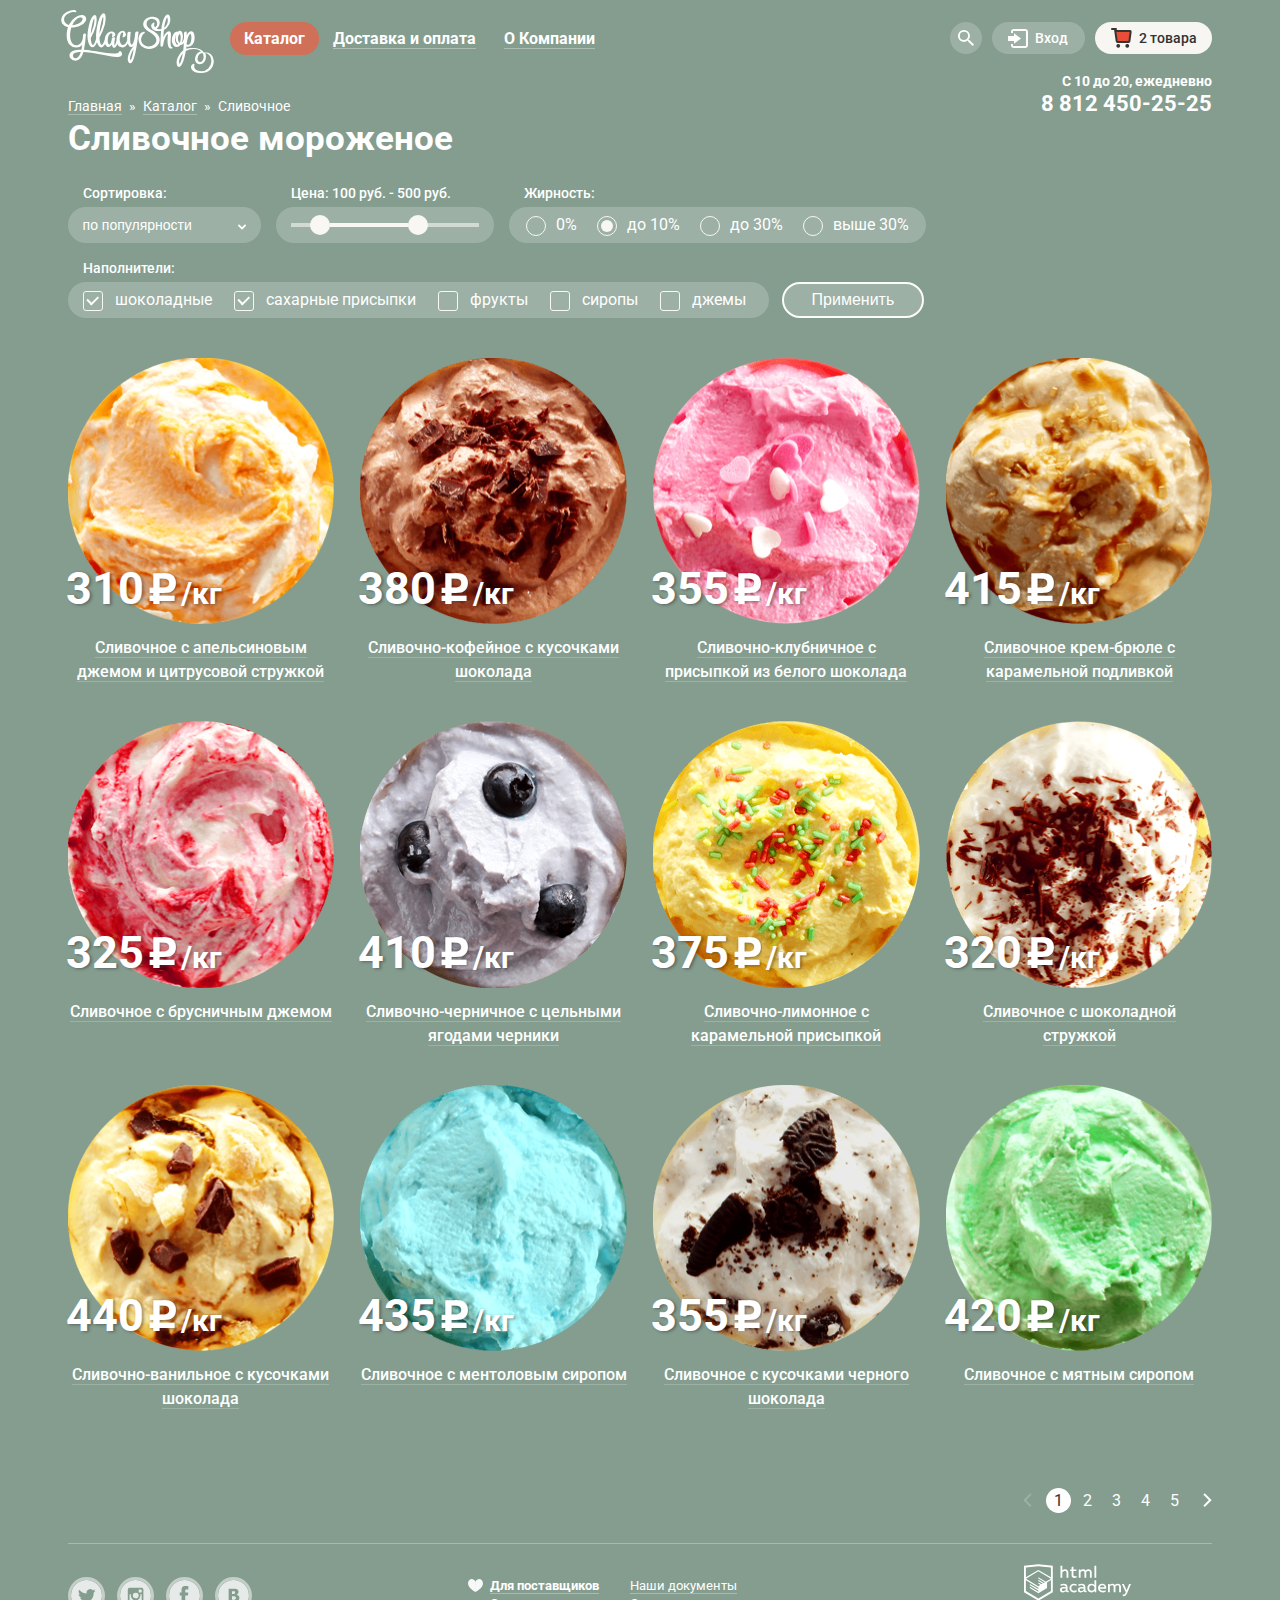
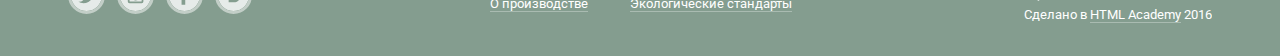
==== commit a7e0bbb1: "На проверку" ====
--- a/catalog.html
+++ b/catalog.html
@@ -1,27 +1,27 @@
 <!DOCTYPE html>
 <html lang="ru">
-  <head>
+    <head>
       <meta charset="utf-8">
       <title>Глейси: Каталог</title>
       <link href="https://fonts.googleapis.com/css?family=Roboto:400,500,700,900&subset=cyrillic" rel="stylesheet" type="text/css">
       <link rel="stylesheet" href="css/style.css">
-  </head>
-  <body>
+    </head>
+    <body>
       <svg xmlns="http://www.w3.org/2000/svg"  width="0" height="0" style="display: none;">
           <symbol id="search" viewBox="0 0 16.687 16.688">
               <path d="M931.155,40.747H930.4l-0.264-.261a6.212,6.212,0,1,0-.675.675l0.263,0.262v0.755l4.773,4.76,1.423-1.422Zm-5.731,0a4.291,4.291,0,1,1,4.3-4.291A4.294,4.294,0,0,1,925.424,40.747Z" transform="translate(-919.219 -30.25)"></path>
           </symbol>
-          <symbol id="login" iewBox="0 0 20.063 19">
+          <symbol id="login" viewBox="0 0 20.063 19">
               <path d="M973,32.968v-0.96a3,3,0,0,1,3-3h11.059a3,3,0,0,1,3,3V44.986a3,3,0,0,1-3,3H976a3,3,0,0,1-3-3V44h2v2h13V31H975v1.968h-2Zm-3,8.046h6.029v2.743l7.027-5.3-7.027-5.3V35.9H970v5.114Z" transform="translate(-970 -29)"></path>
           </symbol>
           <symbol id="cart" viewBox="0 0 20.63 19.719">
               <path d="M1092.58,33.46l-1.21,8.912a2.025,2.025,0,0,1-1.88,1.635h-10.88a2.025,2.025,0,0,1-1.88-1.635l-1.47-10.287a3.738,3.738,0,0,1-.13-1.055H1073a1,1,0,0,1,0-2h4a0.992,0.992,0,0,1,.1,1.98h13.97C1092.17,31.01,1092.84,32.141,1092.58,33.46Zm-13.85,8.518-1.31-9h13.2l-0.03.2-1.18,8.788a0.033,0.033,0,0,0-.01.014h-10.67Zm0.52,3.009a1.874,1.874,0,1,1-1.88,1.874A1.874,1.874,0,0,1,1079.25,44.987Zm9,0a1.874,1.874,0,1,1-1.88,1.874A1.874,1.874,0,0,1,1088.25,44.987Z" transform="translate(-1072 -29.031)"></path>
           </symbol>
-          
+
           <symbol id="down-round" viewBox="0 0 22 22">
               <path d="M21.454,5.513l-0.737-0.737c-0.808-0.81-2.134-0.81-2.943,0l-6.743,6.742L4.289,4.776   c-0.809-0.81-2.135-0.81-2.944,0L0.608,5.513c-0.811,0.809-0.811,2.135,0,2.945l8.835,8.835c0.435,0.435,1.018,0.628,1.587,0.597   c0.571,0.031,1.154-0.162,1.588-0.597l8.836-8.835C22.264,7.649,22.264,6.323,21.454,5.513z"></path>
           </symbol>
-          
+
           <symbol id="twitter" viewBox="0 0 31.375 31.4">
               <path d="M46.427,2352.17a15.69,15.69,0,1,1-15.692,15.69A15.688,15.688,0,0,1,46.427,2352.17Zm9.138,10.81a7.331,7.331,0,0,1-2.092.57,3.663,3.663,0,0,0,1.6-2.02,7.4,7.4,0,0,1-2.313.89,3.645,3.645,0,0,0-6.207,3.32,10.316,10.316,0,0,1-7.507-3.81,3.655,3.655,0,0,0,1.127,4.87,3.68,3.68,0,0,1-1.65-.46c0,0.02,0,.03,0,0.05a3.651,3.651,0,0,0,2.922,3.57,3.789,3.789,0,0,1-.96.13,3.861,3.861,0,0,1-.685-0.07,3.643,3.643,0,0,0,3.4,2.53,7.29,7.29,0,0,1-4.524,1.56,8.291,8.291,0,0,1-.869-0.05,10.354,10.354,0,0,0,15.946-8.73c0-.16,0-0.31-0.011-0.47A7.33,7.33,0,0,0,55.565,2362.98Z" transform="translate(-30.75 -2352.16)"></path>
           </symbol>  
@@ -34,11 +34,11 @@
           <symbol id="vk" viewBox="0 0 31.375 31.41">
               <path d="M193.865,2352.23a15.69,15.69,0,1,1-15.692,15.69A15.687,15.687,0,0,1,193.865,2352.23Zm5.967,18.25a3.1,3.1,0,0,0-.757-2.2,3.7,3.7,0,0,0-2.016-1.09v-0.07a2.881,2.881,0,0,0,1.371-1.14,3.211,3.211,0,0,0,.5-1.77,3.133,3.133,0,0,0-.362-1.52,2.6,2.6,0,0,0-1.091-1.05,4.522,4.522,0,0,0-1.446-.48,17.993,17.993,0,0,0-2.269-.11h-4.8v13.59H194.4a8.909,8.909,0,0,0,2.332-.25,4.783,4.783,0,0,0,1.686-.86,3.684,3.684,0,0,0,1.032-1.27,3.909,3.909,0,0,0,.383-1.78h0Zm-4.372-5.59a1.517,1.517,0,0,0-.169-0.67,1,1,0,0,0-.527-0.5,2.111,2.111,0,0,0-.8-0.17c-0.308,0-.766-0.01-1.374-0.01h-0.237v2.88h0.43c0.583,0,.994-0.01,1.228-0.02a2.044,2.044,0,0,0,.727-0.19,1.129,1.129,0,0,0,.563-0.53,1.9,1.9,0,0,0,.157-0.79h0Zm0.856,5.53a1.673,1.673,0,0,0-.255-0.99,1.533,1.533,0,0,0-.767-0.54,2.658,2.658,0,0,0-.853-0.13c-0.362-.01-0.849-0.01-1.456-0.01h-0.63v3.4h0.184c0.888,0,1.5-.01,1.842-0.02a2.867,2.867,0,0,0,1.041-.24,1.381,1.381,0,0,0,.68-0.59A1.813,1.813,0,0,0,196.316,2370.42Z" transform="translate(-178.188 -2352.22)"></path>
           </symbol>
-          
+
           <symbol id="heart" viewBox="0 0 14.562 12.66">
               <path d="M434.606,2362.73s7.285-3.6,7.285-8.22c0-5.13-5.5-5.94-7.3-1.71m0.049,9.93s-7.285-3.6-7.285-8.22c0-5.13,5.5-5.94,7.3-1.71" transform="translate(-427.344 -2350.06)"></path>
           </symbol>
-          
+
           <symbol id="ice-cream" viewBox="0 0 47.375 47.38">
               <path d="M77.454,1381.45a8.575,8.575,0,0,0-14.639,6.06v14.68a0.808,0.808,0,0,0,.809.81H79.157a0.808,0.808,0,0,0,.809-0.81v-14.68A8.512,8.512,0,0,0,77.454,1381.45Zm0.894,19.93H64.433v-10.89c0.045,0.05.092,0.1,0.143,0.16a2.619,2.619,0,0,0,4.309,0,1.185,1.185,0,0,1,.946-0.6,1,1,0,0,1,.309.43,10.746,10.746,0,0,1,.488,1.22,9.606,9.606,0,0,0,.7,1.65,1.753,1.753,0,0,0,3.237,0,9.614,9.614,0,0,0,.7-1.65,10.67,10.67,0,0,1,.488-1.22,1,1,0,0,1,.309-0.43,1.186,1.186,0,0,1,.946.6,3.205,3.205,0,0,0,1.346,1v9.73Zm-9.007,8.58a2.049,2.049,0,1,0,4.1,0v-6.16h-4.1v6.16ZM71.5,1371.8a23.7,23.7,0,1,1-23.7,23.7A23.7,23.7,0,0,1,71.5,1371.8Zm0,45.4a21.7,21.7,0,1,1,21.7-21.7A21.722,21.722,0,0,1,71.5,1417.2Z" transform="translate(-47.813 -1371.81)"></path>
           </symbol>
@@ -52,16 +52,16 @@
               <path d="M637.023,1498.33a6.814,6.814,0,0,1-6.823-6.77,8.038,8.038,0,0,1,1.822-4.6v-14.84a5,5,0,0,1,10,0v14.91a7.629,7.629,0,0,1,1.778,4.53A6.775,6.775,0,0,1,637.023,1498.33Zm0-2a4.8,4.8,0,0,1-4.8-4.77,5.237,5.237,0,0,1,1.845-3.78v-15.66a3,3,0,0,1,6,0v15.72a5.092,5.092,0,0,1,1.754,3.72A4.8,4.8,0,0,1,637.023,1496.33Zm2.706-4.91a2.774,2.774,0,1,1-3.675-2.61v-16.84a0.949,0.949,0,0,1,1.9,0v16.87A2.765,2.765,0,0,1,639.729,1491.42ZM645,1475h4a1,1,0,0,1,0,2h-4A1,1,0,0,1,645,1475Zm0-4h4a1,1,0,0,1,0,2h-4A1,1,0,0,1,645,1471Zm0,8h4a1,1,0,0,1,0,2h-4A1,1,0,0,1,645,1479Zm0,4h4a1,1,0,0,1,0,2h-4A1,1,0,0,1,645,1483Zm-7.817-23.2a23.7,23.7,0,1,1-23.7,23.7A23.7,23.7,0,0,1,637.183,1459.8Zm0,45.4a21.7,21.7,0,1,1,21.7-21.7A21.722,21.722,0,0,1,637.183,1505.2Z" transform="translate(-613.469 -1459.81)"></path>
           </symbol>
       </svg>
-      
+
       <div class="site-wrapper">
-          
+
           <header class="innerpage-header">
               <div class="container">
                   <div class="row clearfix">
                       <div class="navigation-block clearfix">
                           <a class="logo" href="index.html">
-                        <img src="img/Logo.svg" width="154" height="64" alt="Gllacy-shop">
-                    </a>
+                              <img src="img/Logo.svg" width="153" height="63" alt="Gllacy-shop">
+                          </a>
                           <nav class="main-navigation">
                               <ul class="main-menu">
                                   <li class="site-section">
@@ -77,7 +77,7 @@
                                               <a href="#">Щербеты</a>
                                           </li>
                                           <li class="catalog-section">
-                                              <a href="#">Фруктовый&nbspлед</a>
+                                              <a href="#">Фруктовый&nbsp;лед</a>
                                           </li>
                                           <li class="catalog-section">
                                               <a href="#">Мелорин</a>
@@ -93,110 +93,101 @@
                               </ul>
                           </nav>
                       </div>
-                      
+
                       <div class="user-block">
-
-                    <div class="user-btn search">
-                        <a class="user-link clickable" href="#">
-                            <svg class="user-symbol search-symbol">
-                                <use xmlns:xlink="http://www.w3.org/1999/xlink" xlink:href="#search"></use>
-                            </svg>
-                        </a>
-                        <div class="popup search-popup">
-                            <form class="user-form search-form" action="#" method="post">
-                                <div class="textfield-style">
-                                    <input class="field" id="search-field" type="text" name="search-field" required>
-                                    <label class="input-label" for="#search-field">Что ищем?</label>
-                                </div>
-                            </form>
-                        </div>
-                    </div>
-
-                    <div class="user-btn login">
-                        <a class="user-link clickable" href="#">
-                            <svg class="user-symbol login-symbol">
-                                <use xmlns:xlink="http://www.w3.org/1999/xlink" xlink:href="#login"></use>
-                            </svg>
-                            <span>Вход</span>
-                        </a>
-                        <div class="popup login-popup">
-                            <form class="user-form login-form" action="#" method="post">
-                                <div class="textfield-style">
-                                    <input class="field" id="login-field" type="text" name="email" required>
-                                    <label class="input-label" for="#login-field">Электронная почта</label>
-                                </div>
-                                <div class="textfield-style">
-                                    <input class="field" id="password-field" type="text" name="password" required>
-                                    <label class="input-label" for="#password-field">Пароль</label>
-                                </div>
-                                <div class="btn-container">
-                                    <input class="btn" type="submit" value="Войти">
-                                </div>
-
-                                <div class="user-help">
-                                    <a href="#">Забыли пароль?</a><br>
-                                    <a href="#">Новая регистрация</a>
-                                </div>
-                            </form>
-                        </div>
-                    </div>
-
-                    <div class="user-btn cart">
-                        <a class="user-link active-link">
-                            <!--<svg class="user-symbol cart-symbol">
-                                <use xmlns:xlink="http://www.w3.org/1999/xlink" xlink:href="#cart"></use>
-                            </svg>-->
-                            <span>2 товара</span>
-                        </a>
-                          <div class="popup cart-popup">
-                              <table class="cart-table">
-                                  <tr>
-                                      <td class="btn-delete">
-                                          <button class="cart-item-delete" type="button" title="Закрыть">Удалить</button>
-                                      </td>
-                                      <td class="cart-item-pic">
-                                          <div class="cart-pic">
-                                              <img src="img/1.png" width="30" height="30" alt="">
-                                          </div>
-                                      </td>
-                                      <td class="cart-item-title">Пломбир с апельсиновым джемом</td>
-                                      <td class="cart-item-weight">1,5 кг х <span>200 руб.</span></td>
-                                      <td class="cart-item-price">300 руб.</td>
-                                  </tr>
-                                  <tr>
-                                      <td class="btn-delete">
-                                          <button class="cart-item-delete" type="button" title="Закрыть">Удалить</button>
-                                      </td>
-                                      <td>
-                                          <div class="cart-pic">
-                                              <img src="img/3.png" width="30" height="30" alt="">
-                                          </div></td>
-                                      <td  class="cart-item-title">Клубничный пломбир с присыпкой из белого шоколада</td>
-                                      <td  class="cart-item-weight">1,5 кг х <span>300 руб.</span></td>
-                                      <td class="cart-item-price">450 руб.</td>
-                                  </tr>
-                                  <tr>
-                                      <td class="total" colspan="5">Итого: 750 руб.</td>
-                                  </tr>
-                              </table>
-                              <div class="btn-container">
-                                  <a class="btn" href="#">Оформить заказ</a>
-                              </div>
-                          </div>
-                    </div>
-
-                    <div class="contacts">
-                          <p>С 10 до 20, ежедневно<br><span>8 812 450-25-25</span></p>
-                    </div>
-                </div>
+                          <div class="user-btn search">
+                              <a class="user-link enabled" href="#">
+                                  <svg class="user-symbol search-symbol">
+                                      <use xmlns:xlink="http://www.w3.org/1999/xlink" xlink:href="#search"></use>
+                                  </svg>
+                              </a>
+                              <div class="popup search-popup">
+                                  <form class="user-form search-form" action="#" method="post">
+                                      <div class="textfield-style">
+                                          <input class="field" id="search-field" type="text" name="search-field" required>
+                                          <label class="input-label" for="search-field">Что ищем?</label>
+                                      </div>
+                                  </form>
+                              </div>
+                          </div>
+                          <div class="user-btn login">
+                              <a class="user-link enabled" href="#">
+                                  <svg class="user-symbol login-symbol">
+                                      <use xmlns:xlink="http://www.w3.org/1999/xlink" xlink:href="#login"></use>
+                                  </svg>
+                                  <span>Вход</span>
+                              </a>
+                              <div class="popup login-popup">
+                                  <form class="user-form login-form" action="#" method="post">
+                                      <div class="textfield-style">
+                                          <input class="field" id="login-field" type="text" name="email" required>
+                                          <label class="input-label" for="login-field">Электронная почта</label>
+                                      </div>
+                                      <div class="textfield-style">
+                                          <input class="field" id="password-field" type="text" name="password" required>
+                                          <label class="input-label" for="password-field">Пароль</label>
+                                      </div>
+                                      <div class="btn-container">
+                                          <input class="btn" type="submit" value="Войти">
+                                      </div>
+                                      <div class="user-help">
+                                          <a href="#">Забыли пароль?</a><br>
+                                          <a href="#">Новая регистрация</a>
+                                      </div>
+                                  </form>
+                              </div>
+                          </div>
+
+                          <div class="user-btn cart">
+                              <a class="user-link active-link">
+                                  <span>2 товара</span>
+                              </a>
+                              <div class="popup cart-popup">
+                                  <table class="cart-table">
+                                      <tr>
+                                          <td class="btn-delete">
+                                              <button class="cart-item-delete" type="button" title="Закрыть">Удалить</button>
+                                          </td>
+                                          <td class="cart-item-title">
+                                              <div class="cart-pic">
+                                                  <img src="img/1.png" width="267" height="267" alt="">
+                                              </div>
+                                              Пломбир с апельсиновым джемом</td>
+                                          <td class="cart-item-weight">1,5 кг х <span>200 руб.</span></td>
+                                          <td class="cart-item-price">300 руб.</td>
+                                      </tr>
+                                      <tr>
+                                          <td class="btn-delete">
+                                              <button class="cart-item-delete" type="button" title="Закрыть">Удалить</button>
+                                          </td>
+                                          <td  class="cart-item-title last-row">
+                                              <div class="cart-pic">
+                                                  <img src="img/3.png" width="267" height="267" alt="">
+                                              </div>
+                                              Клубничный пломбир с присыпкой из белого шоколада</td>
+                                          <td  class="cart-item-weight last-row">1,5 кг х <span>300 руб.</span></td>
+                                          <td class="cart-item-price last-row">450 руб.</td>
+                                      </tr>
+                                      <tr>
+                                          <td class="total" colspan="4">Итого: 750 руб.</td>
+                                      </tr>
+                                  </table>
+                                  <div class="btn-container">
+                                      <a class="btn" href="#">Оформить заказ</a>
+                                  </div>
+                              </div>
+                          </div>
+                          <div class="contacts">
+                              <p>С 10 до 20, ежедневно<br><span>8 812 450-25-25</span></p>
+                          </div>
+                      </div>
                   </div>
               </div>
           </header>
-          
+
           <main class="catalog-content">
               <div class="container">
-                  <div class="row">
-                      <div class="page-title">
+                  <div class="row page-title">
                       <ul class="breadcrumbs">
                           <li>
                               <a class="usual" href="index.html">Главная</a> <span>»</span>
@@ -209,10 +200,9 @@
                           </li>
                       </ul>
                       <h1>Сливочное мороженое</h1>
-</div>
                   </div>
-                  <div class="row">
-                      <div class="filters-block">
+
+                  <div class="row filters-block">
                       <form action="#" method="post" name="filters-form" class="clearfix">
                           <div class="filter sort">
                               <h2>Сортировка:</h2>
@@ -274,16 +264,15 @@
                                       <span class="checkbox-indicator"></span>
                                       <span>джемы</span></label>
                               </div>
-                                  <input type="submit" value="Применить">
+                              <input type="submit" value="Применить">
                           </div>
                       </form>
-                      </div>
                   </div>
-                  <div class="row">
-                      <div class="catalog">
-                      <article class="ice-cream">
-                          <div class="item-pic">
-                              <img src="img/1.png" alt="Сливочное мороженое">
+
+                  <div class="row catalog">
+                      <article class="ice-cream">
+                          <div class="item-pic">
+                              <img src="img/1.png" width="30" height="30" alt="Сливочное мороженое">
                               <ul class="item-price">
                                   <li class="price-value">310</li>
                                   <li class="currency"></li>
@@ -299,7 +288,7 @@
                       </article>
                       <article class="ice-cream">
                           <div class="item-pic">
-                            <img src="img/2.png" alt="Сливочное мороженое">
+                            <img src="img/2.png" width="30" height="30" alt="Сливочное мороженое">
                               <ul class="item-price">
                                   <li class="price-value">380</li>
                                   <li class="currency"></li>
@@ -315,7 +304,7 @@
                       </article>
                       <article class="ice-cream">
                           <div class="item-pic">
-                            <img src="img/3.png" alt="Сливочное мороженое">
+                            <img src="img/3.png" width="267" height="267" alt="Сливочное мороженое">
                               <ul class="item-price">
                                   <li class="price-value">355</li>
                                   <li class="currency"></li>
@@ -331,7 +320,7 @@
                       </article>
                       <article class="ice-cream">
                           <div class="item-pic">
-                            <img src="img/4.png" alt="Сливочное мороженое">
+                            <img src="img/4.png" width="267" height="267" alt="Сливочное мороженое">
                               <ul class="item-price">
                                   <li class="price-value">415</li>
                                   <li class="currency"></li>
@@ -348,7 +337,7 @@
 
                       <article class="ice-cream">
                           <div class="item-pic">
-                            <img src="img/5.png"  alt="Сливочное мороженое">
+                            <img src="img/5.png" width="267" height="267"  alt="Сливочное мороженое">
                               <ul class="item-price">
                                   <li class="price-value">325</li>
                                   <li class="currency"></li>
@@ -364,7 +353,7 @@
                       </article>
                       <article class="ice-cream">
                           <div class="item-pic">
-                            <img src="img/6.png"  alt="Сливочное мороженое">
+                            <img src="img/6.png" width="267" height="267"  alt="Сливочное мороженое">
                               <ul class="item-price">
                                   <li class="price-value">410</li>
                                   <li class="currency"></li>
@@ -380,7 +369,7 @@
                       </article>
                       <article class="ice-cream">
                           <div class="item-pic">
-                          <img src="img/7.png"  alt="Сливочное мороженое">
+                          <img src="img/7.png" width="267" height="267" alt="Сливочное мороженое">
                               <ul class="item-price">
                                   <li class="price-value">375</li>
                                   <li class="currency"></li>
@@ -396,7 +385,7 @@
                       </article>
                       <article class="ice-cream">
                           <div class="item-pic">
-                          <img src="img/8.png"  alt="Сливочное мороженое">
+                          <img src="img/8.png" width="267" height="267" alt="Сливочное мороженое">
                               <ul class="item-price">
                                   <li class="price-value">320</li>
                                   <li class="currency"></li>
@@ -413,7 +402,7 @@
 
                       <article class="ice-cream">
                           <div class="item-pic">
-                          <img src="img/9.png"  alt="Сливочное мороженое">
+                          <img src="img/9.png" width="267" height="267" alt="Сливочное мороженое">
                               <ul class="item-price">
                                   <li class="price-value">440</li>
                                   <li class="currency"></li>
@@ -429,7 +418,7 @@
                       </article>
                       <article class="ice-cream">
                           <div class="item-pic">
-                          <img src="img/10.png"  alt="Сливочное мороженое">
+                          <img src="img/10.png" width="267" height="267" alt="Сливочное мороженое">
                               <ul class="item-price">
                                   <li class="price-value">435</li>
                                   <li class="currency"></li>
@@ -445,7 +434,7 @@
                       </article>
                       <article class="ice-cream">
                           <div class="item-pic">
-                          <img src="img/11.png"  alt="Сливочное мороженое">
+                          <img src="img/11.png" width="267" height="267" alt="Сливочное мороженое">
                               <ul class="item-price">
                                   <li class="price-value">355</li>
                                   <li class="currency"></li>
@@ -461,7 +450,7 @@
                       </article>
                       <article class="ice-cream">
                           <div class="item-pic">
-                          <img src="img/12.png"  alt="Сливочное мороженое">
+                          <img src="img/12.png" width="267" height="267" alt="Сливочное мороженое">
                               <ul class="item-price">
                                   <li class="price-value">420</li>
                                   <li class="currency"></li>
@@ -475,61 +464,59 @@
                               </div>
                           </div>
                       </article>
-                      </div>
                   </div>
-                  <div class="row">
-                      <div class="pagination">
-                          <ul class="pagination-list">
-                              <li class="paginator-prev" disabled>
-                                  <a>Назад</a>
-                              </li>
-                              <li class="page">
-                                  <a class="active">1</a>
-                              </li>
-                              <li class="page">
-                                  <a href="">2</a>
-                              </li>
-                              <li class="page">
-                                  <a href="">3</a>
-                              </li>
-                              <li class="page">
-                                  <a href="">4</a>
-                              </li>
-                              <li class="page">
-                                  <a href="">5</a>
-                              </li>
-                              <li class="paginator-next">
-                                  <a href="#">Вперед</a>
-                              </li>
-                          </ul>
-                      </div>
+
+                  <div class="row pagination">
+                      <ul class="pagination-list">
+                          <li class="paginator-prev">
+                              <a class="disabled">Назад</a>
+                          </li>
+                          <li class="page">
+                              <a class="current">1</a>
+                          </li>
+                          <li class="page">
+                              <a href="">2</a>
+                          </li>
+                          <li class="page">
+                              <a href="">3</a>
+                          </li>
+                          <li class="page">
+                              <a href="">4</a>
+                          </li>
+                          <li class="page">
+                              <a href="">5</a>
+                          </li>
+                          <li class="paginator-next">
+                              <a href="#">Вперед</a>
+                          </li>
+                      </ul>
                   </div>
               </div>
           </main>
-          
+
           <footer class="main-footer">
               <div class="container">
-                  <div class="row clearfix">
-        
+                  <div class="row footer-row clearfix">
+
                       <section class="footer-social">
                           <a class="social-btn social-btn-twit" href="#">
                               <svg class="social-net">
-                                  <use xmlns:xlink="http://www.w3.org/2000/xlink" xlink:href="#twitter"></use>
+                                  <use xmlns:xlink="http://www.w3.org/1999/xlink" xlink:href="#twitter"></use>
                               </svg>
                           </a>
                           <a class="social-btn social-btn-inst" href="#">
                               <svg class="social-net">
-                                  <use xmlns:xlink="http://www.w3.org/2000/xlink" xlink:href="#insta"></use>
+                                  <use xmlns:xlink="http://www.w3.org/1999/xlink" xlink:href="#insta"></use>
                               </svg>
                           </a>
                           <a class="social-btn social-btn-fb" href="#">
                               <svg class="social-net">
-                                  <use xmlns:xlink="http://www.w3.org/2000/xlink" xlink:href="#fb"></use>
+                                  <use xmlns:xlink="http://www.w3.org/1999/xlink" xlink:href="#fb"></use>
                               </svg>
                           </a>
                           <a class="social-btn social-btn-vk" href="#">
                               <svg class="social-net">
-                                  <use xmlns:xlink="http://www.w3.org/2000/xlink" xlink:href="#vk"></use>
+                                  <use xmlns:xlink="http://www.w3.org/1999/xlink" xlink:href="#vk"></use>
                               </svg>
                           </a>
                       </section>
@@ -538,7 +525,7 @@
                           <ul class="footer-info-list">
                               <li class="footer-info-link marked">
                                   <svg class="heart">
-                                      <use xmlns:xlink="http://www.w3.org/2000/xlink" xlink:href="#heart"></use>
+                                      <use xmlns:xlink="http://www.w3.org/1999/xlink" xlink:href="#heart"></use>
                                   </svg>
                                   <a class="usual" href="#">Для поставщиков</a>
                               </li>
@@ -558,7 +545,7 @@
 
                       <section class="footer-copyright">
                           <div class="dev-block">
-                              <img class="html" src="img/logo-html.svg">
+                              <img class="html" src="img/logo-html.svg" width="107" height="37" alt="HTML Academy">
                               <br>
                               <span>Сделано в <a class="usual" href="#">HTML Academy</a> 2016</span>
                           </div>
@@ -566,8 +553,8 @@
                   </div>
               </div>
           </footer>
-          
+
       </div>
 
-  </body>
+    </body>
 </html>
--- a/css/style.css
+++ b/css/style.css
@@ -1,1791 +1 @@
-body {
-    margin: 0 auto;
-    font-size: 16px;
-    line-height: 22px;
-    color: #ffffff;
-    font-weight: 400;
-    font-family: Roboto, sans-serif;
-    background-color: #849d8f;
-}
-
-.main-content h1 {
-    font-size: 24px;
-    line-height: 30px;
-    word-spacing: 1px;
-    margin: 0;
-    color: #323232;
-}
-
-.catalog-content h1 {
-    margin: 0;
-    margin-top: -2px;
-    font-size: 35px;
-    line-height: 41px;
-    font-weight: bold;
-}
-
-/* ---------------------------------- Сетка */
-
-body > input[type="radio"] {
-  display: none;
-}
-
-.site-wrapper {
-  background-repeat: no-repeat;
-  background-position: top center;
-
-  transition: background-image 0.5s ease, background-color 0.5s ease;
-}
-
-.site-wrapper:before,
-.site-wrapper:after {
-  content: "";
-
-  visibility: hidden;
-}
-
-.site-wrapper:before,
-.site-wrapper:after {
-  background-image: url("../img/ice-cream2.png");
-}
-
-.site-wrapper:after {
-  background-image: url("../img/ice-cream3.png");
-}
-
-.container {
-    max-width: 1200px;
-    min-width: 900px;
-    margin: 0 auto;
-}
-
-.row {
-    margin-left: 2.3%;
-    margin-right: 2.3%;
-}
-
-.clearfix::after {
-    content: "";
-    display: table;
-    clear: both;
-}
-
-/* Хедер: сетка */
-
-.homepage-header {
-    margin-bottom: 312px;
-}
-
-.innerpage-header {
-    margin-bottom: 19px;
-}
-
-.homepage-header .row,
-.innerpage-header .row {
-    padding-top: 10px;
-}
-
-.navigation-block {
-    float: left;
-    width: 585px;
-}
-
-.user-block {
-    position: relative;
-    float: right;
-    width: 265px;
-    padding-top: 12px;
-    font-size: 0;
-    text-align: right;
-}
-
-.popup {
-    display: none;
-}
-
-/* Хедер: .navigation-block, главное меню */
-
-.logo {
-    display: block;
-    float: left;
-    width: 154px;
-    margin-left: -7px;
-    margin-right: 14px;
-}
-
-.main-navigation {
-    float: left;
-    width: 400px;
-    padding-top: 12px;
-}
-
-.main-menu {
-    margin-top: 7px;
-    padding: 0;
-    font-size: 0;
-    list-style: none;
-}
-
-.site-section {
-    position: relative;
-    display: inline-block;
-    vertical-align: top;
-}
-
-.site-section > a {
-    margin-left: 14px;
-    margin-right: 14px;
-
-    font-size: 16px;
-    line-height: 18px;
-    font-weight: bold;
-    color: #ffffff;
-    text-decoration: none;
-    border-bottom: 1px solid #adbdb4;
-}
-
-.site-section > a:hover,
-.site-section > a:active,
-.site-section > a.active {
-    margin: 0;
-    padding-top: 7px;
-    padding-right: 14px;
-    padding-left: 14px;
-    padding-bottom: 7px;
-
-    color: #333333;
-    background-color: #f7f6f3;
-    border: 0;
-    border-radius: 16px;
-} 
-
-.site-section > a:active {
-    box-shadow: inset 0 3px 7px 0 rgba(0, 0, 0, 0.35);
-}
-
-.site-section:hover .popup {
-        display: block;
-    }
-
-.site-section > a.active {
-    color: #ffffff;
-    background-color: #d07058;
-}
-
-/* Хедер: .navigation-blok, подменю */
-
-.catalog-menu {
-    position: absolute;
-    top: 30px;
-    left: -6px;
-    width: 143px;
-    margin: 0;
-    padding: 0;
-    
-    list-style: none;
-    box-shadow: 0 20px 20px 0 rgba(0, 0, 0, 0.4);
-    z-index: 20;
-}
-
-.catalog-menu::before {
-    content: "";
-    position: absolute;
-    top: -15px;
-    left: 0;
-    display: block;
-    
-    width: inherit;
-    height: 20px;
-    background-color: transparent;
-}
-
-.catalog-section {
-    padding-top: 4px;
-    padding-bottom: 0px;
-    font-weight: 400;
-    background-color: #f8f7f4;
-}
-
-.catalog-section a {
-    display: block;
-    padding-top: 6px;
-    padding-right: 20px;
-    padding-left: 19px;
-    padding-bottom: 6px;
-    
-    font-size: 14px;
-    font-weight: 400;
-    line-height: 16px;
-    color: #323232;
-    text-decoration: none;
-    border-radius: inherit;
-}
-
-.catalog-section:first-child a {
-    margin-right: 8px;
-    margin-left: 8px;
-    padding-top: 10px;
-    padding-right: 13px;
-    padding-left: 12px;
-    padding-bottom: 12px;
-    
-    font-weight: bold;
-    border-bottom: 1px solid #d1d0ce;
-}
-
-.catalog-section:first-child {
-    padding: 0;
-    border-top-left-radius: 5px;
-    border-top-right-radius: 5px;
-}
-
-.catalog-section:first-child:hover {
-    background-color: #fbded7;
-}
-
-.catalog-section:last-child {
-    padding-bottom: 3px;
-    border-bottom-left-radius: 5px;
-    border-bottom-right-radius: 5px;
-}
-
-.catalog-section a:hover {
-    background-color: #fbded7;
-}
-
-.catalog-section a:active {
-    background-color: #f6b5a5;
-}
-
-.catalog-section > a.current {
-    color: #ffffff;
-    background-color: #d07058;
-}
-
-/* Хедер: юзер-блок */
-
-.user-btn {
-    position: relative;
-    display: inline-block;
-    vertical-align: middle;
-    min-height: 32px;
-    margin-right: 10px;
-    
-    line-height: 32px;
-    font-size: 0;
-    text-align: left;
-    border-radius: 16px;
-}
-
-.user-link span {
-    font-weight: bold;
-}
-
-.search {
-    width: 32px;
-    text-align: center;
-}
-
-.login {
-    min-width: 93px;
-}
-
-.cart {
-    min-width: 117px;
-    margin-right: 0;
-}
-
-.user-link {
-    display: block;
-    width: inherit;
-    border-radius: inherit;
-    padding-left: 16px;
-    box-sizing: border-box;
-    
-    line-height: 32px;
-    color: #ffffff;
-    background-color: rgba(255, 255, 255, 0.2);
-    text-decoration: none;
-    z-index: 30;
-}
-
-.search .user-link {
-    padding-left: 0;
-}
-
-.user-symbol {
-    vertical-align: middle;
-    margin-right: 7px;
-    fill: #fefefe;
-    fill-rule: evenodd;
-}
-
-.search-symbol {
-    width: 16px;
-    height: 18px;
-    margin-right: 0;
-}
-
-.login-symbol {
-    width: 20px;
-    height: 19px;
-}
-
-.cart-symbol {
-    width: 21px;
-    height: 20px;
-}
-
-.login span,
-.cart span {
-    font-size: 14px;
-    vertical-align: middle;
-}
-
-.active-link {
-    padding-left: 44px;
-    background: url(../img/cart-full.png) no-repeat 16px center #f7f6f3;
-}
-
-.active-link span {
-    color: #323232;
-}
-
-.clickable:hover {
-    background-color: #f8f7f4;
-    z-index: 30;
-}
-
-.clickable:hover .user-symbol {
-    fill: #373737;
-}
-
-.clickable:hover span {
-    color: #323232;
-}
-
-.user-btn:hover .popup {
-    display: block;
-}
-
-.search-popup,
-.login-popup {
-    position: absolute;
-    top: 37px;
-    right: 0;
-    z-index: 20;
-}
-
-.search-popup::before,
-.login-popup::before {
-    content: "";
-    display: block;
-    position: absolute;
-    top: -15px;
-    right: 0;
-    left: 0;
-    height: 20px;
-    background-color: transparent;
-    z-index: 0;
-}
-/*
-.catalog-menu::before {
-    content: "";
-    display: block;
-    position: absolute;
-    top: -25px;
-    left: 0;
-    
-    width: inherit;
-    height: 30px;
-    background-color: transparent;
-}*/
-
-.user-form {
-    padding-top: 20px;
-    padding-left: 20px;
-    padding-right: 15px;
-    box-sizing: border-box;
-    text-align: left;
-    background-color: #f8f7f4;
-    border-radius: 5px;
-    box-shadow: 0 20px 20px 0 rgba(0, 0, 0, 0.4);
-}
-
-.search-form {
-    width: 341px;
-}
-
-.login-form {
-    width: 277px;
-    padding-bottom: 20px;
-}
-
-.textfield-style {
-    position: relative;
-    font-weight: normal;
-}
-
-.input-label {
-    position: absolute;
-    top: 10px;
-    left: 14px;
-    font-size: 16px;
-    line-height: 24px;
-    font-weight: 300;
-    color: #999999;
-}
-
-.field {
-    width: 100%;
-    height: 44px;
-    padding: 9px 14px;
-    margin-bottom: 20px;
-    font-size: 14px;
-    line-height: 24px;
-    outline: none;
-    color: #999999;
-    border: 1px solid #d3d3d2;
-    border-radius: 5px;
-    box-sizing: border-box;
-    background: white transparent;
-}
-
-.field:hover {
-    border: 2px solid #c7c6c5;
-    padding: 8px 13px;
-}
-
-.field:valid {
-    font-size: 16px;
-    font-weight: bold;
-    color: #323232;
-    padding: 9px 14px;
-}
-
-.field:valid:hover {
-    padding: 8px 13px;
-}
-
-.field:valid + .input-label,
-.field:focus + .input-label {
-    top: -15px;
-    transition: 0.2s;
-    font-size: 11px;
-    line-height: 13px;
-    font-weight: medium;
-    color: #999999;
-}
-
-.field:focus {
-    padding: 8px 13px;
-    border: 2px solid #8fbdec;
-}
-
-.field:focus + .input-label {
-    color: #5b9ddf;
-}
-
-
-.btn-container{
-    display: inline-block;
-    vertical-align: middle;
-    margin: 0;
-    margin-right: 20px;
-}
-
-.user-help {
-    display: inline-block;
-    vertical-align: middle;
-    font-size: 13px;
-    line-height: 20px;
-}
-
-.user-help a {
-    color: #323232;
-}
-
-
-
-.contacts {
-    position: absolute;
-    font-size: 14px;
-    font-weight: bold;
-    right: 0px;
-    top: 46px;
-    z-index: 10;
-}
-
-.contacts span {
-    font-size: 22px;
-    line-height: 24px;
-}
-
-.active-link .cart-symbol {
-    fill: #232323;
-}
-
-.cart-popup {
-    position: absolute;
-    top: 37px;
-    right: 0;
-    z-index: 20;
-}
-
-.cart-popup::before {
-    content: "";
-    display: block;
-    position: absolute;
-    top: -25px;
-    right: 0;
-    
-    width: inherit;
-    height: 25px;
-    background-color: transparent;
-}
-
-.cart-popup {
-    width: 540px;
-    padding: 20px 15px;
-    padding-top: 17px;
-    text-align: right;
-    font-size: 13px;
-    line-height: 16px;
-    font-weight: normal;
-    color: #323232;
-    background-color: #f8f7f4;
-    border-radius: 5px;
-    box-sizing: border-box;
-}
-
-.cart-table {
-    width: 510px;
-    text-align: left;
-}
-
-.cart-table td {
-    padding-bottom: 20px;
-    box-sizing: border-box;
-}
-
-.btn-delete {
-    position: relative;
-    width: 25px;
-    padding-right: 0px;
-}
-
-.cart-item-delete {
-    position: absolute;
-    top: 10px;
-    left: 0;
-    width: 9px;
-    height: 11px;
-    background-color: transparent;
-    font-size: 0;
-    border: 0;
-    outline: 0;
-    cursor: pointer;
-}
-
-.cart-item-delete::before,
-.cart-item-delete::after {
-    content: "";
-    position: absolute;
-    top: 5px;
-    left: -2px;
-    width: 14px;
-    height: 1px;
-    background-color: #353535;
-}
-
-.cart-item-delete::before {
-    transform: rotate(45deg);
-}
-
-.cart-item-delete::after {
-    transform: rotate(-45deg);
-}
-
-.cart-item-pic {
-    width: 40px;
-    padding-right: 8px;
-}
-
-.cart-pic {
-    width: 32px;
-    height: 32px;
-    border-radius: 50%;
-    overflow: hidden;
-}
-
-.cart-item-title {
-    width: 235px;
-}
-
-.cart-item-weight {
-    width: 135px;
-    padding-left: 12px;
-}
-
-.cart-item-price {
-    width: 68px;
-}
-
-.cart-item-weight span{
-    color: #999999;
-}
-
-.total {
-    padding-top: 15px;
-    padding-bottom: 15px;
-    text-align: right;
-    font-weight: bold;
-    border-top: 1px solid #cacac7;
-}
-
-.cart-popup .btn-container {
-    margin: 0;
-}
-
-
-/* Красные кнопки */
-
-.btn {
-    display: inline-block;
-    margin-top: 0;
-    height: 45px;
-    padding-left: 23px;
-    padding-right: 22px;
-    outline: none;
-    font-size: 18px;
-    line-height: 46px;
-    font-weight: bold;
-    color: #ffffff;
-    text-decoration: none;
-    border: 0;
-    border-radius: 23px;
-    background: linear-gradient(to top, #e74b36, #f26843);
-    box-shadow: 0 2px 2px 0 rgba(172, 16, 0, 0.64);
-}
-
-.btn:hover {
-    background: linear-gradient(to top, #ec6f5e, #f58669);
-    box-shadow: 0 1px 2px 0 #ac1000;
-}
-
-.btn:active {
-    background: linear-gradient(to top, #e1613e, #d74531);
-    box-shadow: inset 0 2px 2px 0 #942718;
-}
-
-/* Слайдер */
-
-
-.slider {
-  position: relative;
-
-  text-align: center;
-  color: #ffffff;
-  margin-bottom: 41px;
-}
-
-.slide {
-  display: none;
-}
-
-.slide-title {
-  width: 700px;
-  margin: 0 auto;
-  margin-bottom: 34px;
-
-font-weight: 800;
-font-size: 60px;
-line-height: 60.35px;
-}
-
-.slide-btn {
-  display: inline-block;
-  padding: 10px 45px;
-
-  font-weight: 600;
-  font-size: 31px;
-  line-height: 40px;
-  vertical-align: top;
-  color: #ffffff;
-  text-decoration: none;
-  text-shadow: 0 2px 5px rgba(160, 32, 11, 0.76);
-
-  background: #f26843;
-  background:    -moz-linear-gradient(top, #f26843 0%, #e74a35 100%);
-  background: -webkit-linear-gradient(top, #f26843 0%, #e74a35 100%);
-  background:         linear-gradient(to bottom, #f26843 0%, #e74a35 100%);
-  border-radius: 100px;
-  box-shadow: 0 2px 2px rgba(172, 16, 0, 0.64);
-}
-
-.slide-btn:hover {
-  background:    -moz-linear-gradient(top, #f58669 0%, #ec6f5e 100%);
-  background: -webkit-linear-gradient(top, #f58669 0%, #ec6f5e 100%);
-  background:         linear-gradient(to bottom, #f58669 0%, #ec6f5e 100%);
-  box-shadow: 0 2px 2px rgba(172, 16, 0, 1);
-}
-
-.slide-btn:active {
-  background:    -moz-linear-gradient(top, #d84732 0%, #e1613e 100%);
-  background: -webkit-linear-gradient(top, #d84732 0%, #e1613e 100%);
-  background:         linear-gradient(to bottom, #d84732 0%, #e1613e 100%);
-  box-shadow: inset 0 2px 2px rgba(172, 16, 0, 1);
-}
-
-.slider-controls {
-  position: absolute;
-  bottom: 20px;
-  left: 0;
-  z-index: 20;
-
-  font-size: 0;
-}
-
-.slider-controls label {
-  display: inline-block;
-  width: 17px;
-  height: 17px;
-  margin-right: 8px;
-
-  vertical-align: top;
-
-  background-color: transparent;
-  border: 2px solid #ffffff;
-  border-radius: 50%;
-  cursor: pointer;
-}
-
-.slider-controls label:hover {
-    background: rgba(255, 255, 255, 0.5);
-}
-
-#btn-1:checked ~ .site-wrapper #slide1,
-#btn-2:checked ~ .site-wrapper #slide2,
-#btn-3:checked ~ .site-wrapper #slide3 {
-  display: block;
-}
-
-#btn-1:checked ~ .site-wrapper {
-  background-color: #849d8f;
-  background-image: url(../img/ice-cream1.png);
-}
-
-#btn-2:checked ~ .site-wrapper {
-  background-color: #8996a6;
-  background-image: url(../img/ice-cream2.png);
-}
-
-#btn-3:checked ~ .site-wrapper {
-  background-color: #9d8b84;
-  background-image: url("../img/ice-cream3.png");
-}
-
-#btn-1:checked ~ .site-wrapper label[for="btn-1"],
-#btn-2:checked ~ .site-wrapper label[for="btn-2"],
-#btn-3:checked ~ .site-wrapper label[for="btn-3"] {
-  background-color: #ffffff;
-}
-
-/* Баннеры (2 ряда) */
-
-.banner-row {
-    margin-bottom: 40px;
-}
-
-.banner {
-    float: left;
-    position: relative;
-    margin-right: 2.3%;
-    width: 48.85%;
-    min-height: 230px;
-    padding: 16px 20px 20px 17px;
-    box-sizing: border-box;
-    border-radius: 15px;
-}
-
-.banner:nth-child(even) {
-    margin-right: 0;
-}
-
-.raspberry b,
-.chocolate b {
-    font-size: 35px;
-    line-height: 41px;
-    font-weight: bold;
-}
-
-.raspberry p,
-.chocolate p {
-    margin-top: 15px;
-    font-size: 17px;
-    line-height: 22px;
-    font-weight: bold;
-}
-
-.banner-btn {
-    position: absolute;
-    bottom: 23px;
-    right: 21px;
-}
-
-.raspberry {
-    background-image: url("../img/raspberry-background.jpg");
-}
-
-.chocolate {
-    background-image: url("../img/chocolate-background.jpg");
-}
-
-.blog {
-    min-height: 220px;
-    padding-top: 22px;
-    padding-left: 19px;
-    background-image: url("../img/strawberry-background.jpg");
-}
-
-.blog span {
-    font-size: 16px;
-    line-height: 22px;
-    color: #323232;
-}
-
-.blog-post {
-    display: block;
-    margin-top: 5px;
-    font-size: 24px;
-    line-height: 30px;
-    font-weight: bold;
-    color: #323232;
-}
-
-.subscribe {
-    min-height: 220px;
-    padding: 5px;
-    background-image: url(../img/post-background.jpg);
-}
-
-.subscribe-background {
-    padding: 12px 20px 0 20px;
-    min-height: 210px;
-    box-sizing: border-box;
-    color: #5a5a5a;
-    background-color: #f8f7f4;
-    border-radius: inherit;
-}
-
-.subscribe-form {
-    display: flex;
-    align-self: flex-end; 
-    font-size: 0;
-    box-sizing: border-box;
-}
-
-.subscribe-form .textfield-style {
-    display: flex;
-    flex-grow: 1;
-    vertical-align: top;
-    margin-right: 11px;
-}
-
-.subscribe-form .btn {
-    padding-left: 16px;
-    padding-right: 16px;
-    height: 42px;
-    line-height: 42px;
-}
-
-.subscribe-form .btn-container {
-    display: inline-block;
-    vertical-align: top;
-    margin-right: 0;
-}
-
-/* Каталог */
-
-.catalog {
-    font-size: 0;
-    display: table;
-}
-
-.quick-view {
-    display: none;
-}
-
-.ice-cream {
-    display: inline-block;
-    position: relative;
-    vertical-align: top;
-    width: 23.275%;
-    min-height: 290px;
-    margin-right: 2.3%;
-    margin-bottom: 33px;
-    text-align: center;
-}
-
-.ice-cream:nth-child(4n) {
-    margin-right: 0;
-}
-
-.item-pic {
-    position: relative;
-    margin-bottom: 5px;
-    border-radius: 50%;
-    z-index: 0;
-}
-
-.item-pic img {
-    width: 100%;
-    height: auto;
-}
-
-.hit::after {
-    content: "";
-    position: absolute;
-    top: 0;
-    left: 0;
-    width: 61px;
-    height: 61px;
-    background: url(../img/hit.jpg) no-repeat center;
-    border-radius: 50%;
-    overflow: hidden;
-    z-index: 0;
-}
-
-.item-price {
-    position: absolute;
-    bottom: 20px;
-    left: 0;
-    padding: 0;
-    list-style: none;
-    text-align: left;
-}
-
-.item-price li {
-    display: inline-block;
-    vertical-align: baseline;
-    margin-right: 4px;
-    font-weight: bold;
-    text-shadow: 2px 1px 3px rgba(49, 50, 53, 0.5);
-}
-
-.price-value {
-    font-size: 45px;
-    margin-left: -2px;
-}
-
-.currency {
-    width: 29px;
-    height: 39px;
-    background: url(../img/rub.svg) no-repeat 0 7px;    
-}
-
-.weight {
-    font-size: 30px;
-}
-
-h3 {
-    display: inline;
-    font-size: 16px;
-    line-height: 15px;
-    font-weight: 500;
-    color: #ffffff;
-    border-bottom: 1px solid #9db1a5;
-}
-
-.ice-cream:hover h3 {
-    border: 0;
-}
-
-.ice-cream:hover .quick-view {
-    display: block;
-}
-
-.quick-view {
-    position: absolute;
-    padding-top: 77px;
-    height: 102%;
-    width: 109.8%;
-    top: -2%;
-    left: -4.9%;
-    background-color: rgba(255, 255, 255, 0.2);
-    border-radius: 5px;
-    z-index: 1;
-}
-
-.quick-view-btn {
-    position: relative;
-    width: 100%;
-    height: 100%;
-}
-
-.quick-view-btn .btn {
-    position: absolute;
-    left: 50%;
-    bottom: 6.8%;
-    margin-left: -104px;
-}
-
-/* О Глейси */
-
-.about-gllacy {
-    padding: 24px 25px 3px 19px;
-    margin-bottom: 39px;
-    border-radius: 15px;
-    /*box-sizing: border-box;*/
-}
-
-.about-gllacy h1 {
-    margin-bottom: 21px;
-}
-
-.about-gllacy p {
-    margin-top: 0;
-    margin-bottom: 22px;
-    font-size: 16px;
-    line-height: 22px;
-    color: #323232;
-}
-
-.about-gllacy .feature {
-    float: left;
-    position: relative;
-    width: 48.85%;
-    padding-left: 55px;
-    box-sizing: border-box;
-}
-
-.about-gllacy .feature:nth-child(odd) {
-    margin-right: 2.3%;
-}
-
-.gllacy-symbol {
-    position: absolute;
-    top: -10px;
-    left: 0;
-    width: 48px;
-    height: 47px;
-    fill: #323232;
-    fill-rule: evenodd;
-}
-
-/* Карта */
-
-.container-map {
-    height: 430px;
-    background: url("../img/map.jpg") no-repeat center;
-    /*background-size: 100% 430px;*/
-}
-
-.container-map .container {
-    position: relative;
-}
-
-.info {
-    position: absolute;
-    top: 62px;
-    right: 2.3%;
-    
-    width: 262px;
-    height: 265px;
-    padding-top: 15px;
-    padding-left: 25px;
-    padding-right: 15px;
-    padding-bottom: 25px;
-    
-    font-size: 14px;
-    line-height: 20px;
-    color: #323232;
-    background-color: #fefefe;
-    border-radius: 15px;
-}
-
-.location {
-    margin-bottom: 18px;
-}
-
-.info p {
-    margin-top: 14px;
-    margin-bottom: 1px;
-}
-
-.tel p {
-    margin: 0;
-    margin-bottom: 4px;
-}
-
-.info .address,
-.info .tel-number {
-    font-size: 18px;
-    line-height: 24px;
-    font-weight: bold;
-    margin: 0;
-}
-
-.tel {
-    margin-bottom: 25px;
-}
-
-.info .btn {
-    padding-left: 28px;
-    padding-right: 28px;
-}
-
-
-
-/* Подвал */ 
-
-.main-footer .container {
-    overflow: hidden;
-    
-    font-size: 13px;
-    line-height: 18px;
-}
-
-.main-footer .row {
-    padding-top: 20px;
-    padding-bottom: 30px;
-    border-top: 1px solid #a9bbb1;
-    overflow: hidden;
-}
-
-.footer-social,
-.footer-info,
-.footer-copyright {
-    float: left;
-    width: 25%;
-    box-sizing: border-box;
-}
-
-.footer-copyright {
-    text-align: right;
-}
-
-.dev-block {
-    display: inline-block;
-    text-align: left;
-}
-
-.footer-social {
-    font-size: 0;
-    margin-top: 13px;
-}
-
-.footer-info {
-    width: 50%;
-    font-size: 0;
-    text-align: center;
-}
-
-.footer-info-list {
-    display: inline-block;
-    padding: 0;
-    margin-right: 15px;
-    list-style: none;
-    vertical-align: top;
-    text-align: left;
-    font-size: 13px;
-    line-height: 18px;
-}
-
-.footer-info-link {
-    position: relative;
-    padding-left: 16px;
-}
-
-.marked a {
-    font-weight: bold;
-}
-
-.footer-info-link .heart {
-    position: absolute;
-    top: 2px;
-    left: -6px;
-    width: 15px;
-    height: 13px;
-    fill: #f7f8f8;
-    fill-rule: evenodd;
-}
-
-/* Социальные кнопки футера */
-
-.social-btn {
-    position: relative;
-    display: inline-block;
-    margin-right: 10px;
-    vertical-align: middle;
-}
-
-.social-btn:last-child {
-    margin: 0;
-}
-
-.social-net {
-    width: 31px;
-    height: 31px;
-    fill: rgba(255, 255, 255, 0.8);
-    fill-rule: evenodd;
-    display: inline-block;
-    vertical-align: middle;
-    border: 4px solid #c2cec7;
-    border-radius: 50%;
-}
-
-.social-btn:hover .social-net {
-    fill: rgba(255, 255, 255, 1);
-}
-
-.social-btn:active .social-net {
-    fill: #e9e9e9;
-}
-
-.social-btn:active:after {
-    content: '';
-    position: absolute;
-    box-shadow: inset 0 3px 7px 0px rgba(0, 0, 0, 0.35);
-    top: 4px;
-    left: 4px;
-    width: 31px;
-    height: 31px;
-    border-radius: 50%;
-}
-
-/* Cтили для обычных ссылок*/
-
-.usual {
-    color: #ffffff;
-    text-decoration: none;
-    border-bottom: 1px solid #a9bbb1;
-}
-
-.usual:hover,
-.usual:active {
-    color: #ffbc9e;
-    border-bottom: 1px solid #a7a294;
-}
-
-/* Хлебные крошки */
-
-.page-title {
-    margin-bottom: 26px;
-}
-
-.breadcrumbs {
-    margin-bottom: 0px;
-    padding: 0;
-    font-size: 0px;
-    list-style: none;  
-}
-
-.breadcrumbs li {
-    display: inline-block;
-    vertical-align: top;
-    font-size: 0px;
-}
-
-.breadcrumbs a,
-.breadcrumbs span {
-    display: inline-block;
-    vertical-align: top;
-    margin-right: 7px;
-    padding: 0;
-    font-size: 14px;
-    line-height: 16px;
-} 
-
-.breadcrumbs span {
-    border: 0;
-}
-
-
-/* Фильтры */
-
-.filters-block {
-    margin-bottom: 40px;
-}
-
-.filters-block h2 {
-    margin-top: 0;
-    margin-left: 16px;
-    margin-bottom: 5px;
-    
-    font-size: 14px;
-    line-height: 16px;
-    font-weight: 500;
-}
-
-.sort {
-    float: left;
-    margin-right: 15px;
-    margin-bottom: 17px;
-    width: 193px;
-}
-
-.price {
-    float: left;
-    position: relative;
-    width: 218px;
-    margin-right: 15px;
-    margin-bottom: 17px;
-}
-
-.fatness {
-    float: left;
-    margin-bottom: 17px;
-}
-
-.filling {
-    clear: both;
-    font-size: 0;
-}
-
-.filter-style {
-    display: inline-block;
-    vertical-align: middle;
-    height: 36px;
-    padding-top: 7px;
-    padding-left: 17px;
-    padding-right: 17px;
-    padding-bottom: 8px;
-    box-sizing: border-box;
-    
-    font-size: 0;
-    background-color: rgba(255, 255, 255, 0.2);
-    border-radius: 18px;
-}
-
-.filling .filter-style {
-    padding-left: 15px;
-    padding-right: 15px;
-}
-
-.filter-style label {
-    display: inline-block;
-    vertical-align: middle;
-    margin-right: 20px;
-    
-    font-size: 16px;
-    line-height: 18px;
-}
-
-.filter-style .radio-label:last-child {
-    margin-right: 0;
-}
-
-.filter-style .checkbox-label {
-    padding-left: 32px;
-    margin-right: 22px;
-}
-
-.filter-style .checkbox-label:last-child {
-    margin-right: 8px;
-}
-
-.filling .filter-style {
-    margin-right: 13px;
-}
-
-.radio-label,
-.checkbox-label {
-    position: relative;
-    padding-left: 30px;
-    cursor: pointer;
-}
-
-.radio-label input[type="radio"],
-.checkbox-label input[type="checkbox"] {
-    display: none;
-}
-
-.radio-indicator,
-.checkbox-indicator {
-    position: absolute;
-    top: 0;
-    left: 0;
-    width: 20px;
-    height: 20px;
-    background: transparent;
-    border: 1px solid #f8f7f4;
-    border-radius: 50%;
-    box-sizing: border-box; 
-}
-
-.checkbox-indicator {
-    border-radius: 3px;
-}
-
-.radio-label:hover .radio-indicator,
-.checkbox-label:hover .checkbox-indicator {
-    border: 2px solid #f8f7f4;
-}
-
-.radio-label input[type="radio"]:checked + .radio-indicator::after {
-    content: "";
-    position: absolute;
-    top: 3px;
-    left: 3px;
-    
-    width: 12px;
-    height: 12px;
-    background-color: #f8f7f4;
-    border-radius: 50%;
-}
-
-.radio-label:hover input[type="radio"]:checked + .radio-indicator::after {
-    top: 2px;
-    left: 2px;
-}
-
-.checkbox-label input[type="checkbox"]:checked + .checkbox-indicator::before,
-.checkbox-label input[type="checkbox"]:checked + .checkbox-indicator::after {
-    content: "";
-    position: absolute;
-    height: 2px;
-    background-color: #ffffff;
-}
-
-.checkbox-label input[type="checkbox"]:checked + .checkbox-indicator::before {
-    top: 9px;
-    left: 2px;
-    width: 7px;
-    transform: rotate(45deg);
-}
-
-.checkbox-label input[type="checkbox"]:checked + .checkbox-indicator::after {
-    top: 8px;
-    left: 5px;
-    width: 11px;
-    transform: rotate(-45deg);
-}
-
-.checkbox-label:hover input[type="checkbox"]:checked + .checkbox-indicator::before {
-    top: 8px;
-    left: 1px;
-}
-
-.checkbox-label:hover input[type="checkbox"]:checked + .checkbox-indicator::after {
-    top: 7px;
-    left: 4px;
-}
-
-.filling input[type="submit"] {
-    display: inline-block;
-    vertical-align: middle;
-    height: 36px;
-    padding: 0 28px 0 28px;
-    font-size: 16px;
-    line-height: 18px;
-    font-weight: 500;
-    color: #ffffff;
-    
-    border: 2px solid #fbfcfb;
-    outline: 0;
-    background: rgba(255, 255, 255, 0.2);
-    border-radius: 18px;
-    cursor: pointer;
-    
-    box-sizing: border-box;
-}
-
-.filling input[type="submit"]:hover {
-    font-weight: 400;
-    color: #323232;
-    background-color: #fbfcfb; 
-}
-
-.filling input[type="submit"]:active {
-    font-weight: medium;
-    color: #323232;
-    background-color: #eaeaea;
-    box-shadow: inset 0 3px 7px 0 rgba(0, 0, 0, 0.35);
-    border: 0;
-}
-
-.custom-select {
-    position: relative;
-    background: rgba(255, 255, 255, 0.2);
-    z-index: 0;
-    width: 193px;
-    border-radius: 18px;
-    overflow: hidden;
-}
-
-.custom-select select {
-    padding: 6px 15px;
-    height: 36px;
-    outline: none;
-    font-size: 16px;
-    font-weight: 500;
-    color: #ffffff;
-    background: none;
-    -webkit-appearance: none;
-    -moz-appearance: none;
-    -ms-appearance: none;
-    appearance: none/*!important*/;
-    width: 100%;
-    box-sizing: border-box;
-    font-size: 14px;
-    border: 0;
-    border-radius: 18px;
-}
-
-.custom-select select::-ms-expand {
-    display: none;
-}
-
-.custom-select svg {
-    position: absolute;
-    width: 8px;
-    height: 8px;
-    fill: #ffffff;
-    right: 15px;
-    top: 16px;
-    z-index: -1;
-}
-
-.custom-select select option {
-    color: #323232;
-    font-weight: 500;
-}
-
-.custom-select:hover {
-    background-color: #ffffff;
-}
-
-.custom-select:hover svg {
-    fill: #353535;
-}
-
-.custom-select:hover select {
-    color: #323232;
-}
-
-/* Пагинация */
-
-.pagination {
-    margin-top: 37px;
-    margin-bottom: 28px;
-    text-align: right;
-}
-
-.pagination-list {
-    margin-left: auto;
-    display: inline-block;
-    padding: 0;
-    font-size: 0;
-    list-style: none;
-}
-
-.pagination-list li {
-    display: inline-block;
-    vertical-align: middle;
-}
-
-.page {
-    margin-left: 4px;
-}
-
-.pagination-list .page:first-child {
-    margin-left: 0;
-}
-
-.page a {
-    display: inline-block;
-    vertical-align: middle;
-    text-align: center;
-    width: 25px;
-    font-size: 16px;
-    line-height: 25px;
-    border-radius: 50%;
-    color: #ffffff;
-    text-decoration: none;
-}
-
-.page a:hover {
-    background-color: #9db1a5;
-}
-
-.page a.active {
-    color: #323232;
-    background-color: #ffffff;
-}
-
-.paginator-prev a {
-    display: inline-block;
-    vertical-align: middle;
-    width: 10px;
-    height: 14px;
-    padding: 8px 0;
-    margin-right: 10px;
-    background: url(../img/pag1.png) no-repeat center;
-}
-
-.paginator-next a {
-    display: inline-block;
-    vertical-align: middle;
-    width: 10px;
-    height: 14px;
-    padding: 8px 0;
-    margin-left: 15px;
-    background: url(../img/pag2.png) no-repeat center;
-}
-
-/* Фоны */
-
-.about-gllacy {
-    background-image: url("../img/waffle-background.jpg");
-}
-
-/* Карточки товаров */
-
-.undisplayed {
-    display: none;
-}
-
-/* Стили для ползунка с ценой */
-
-.price-slider {
-    position: relative;
-    width: 218px;
-    height: 36px;
-    /*background-color: rgba(157, 177, 165, 0.2);*/
-    background-color: rgba(255, 255, 255, 0.2);
-    border-radius: 50px;
-}
-
-.line-1,
-.line-2 {
-    position: absolute;
-    top: 16px;
-    left: 15px;
-    width: 188px;
-    height: 4px;
-    background-color: #d1dad3;
-}
-
-.line-2 {
-    left: 54px;
-    width: 78px;
-    background-color: #f8f7f4;
-}
-
-.circle-1,
-.circle-2 {
-    position: absolute;
-    top: 8px;
-    left: 34px;
-    width: 20px;
-    height: 20px;
-    background-color: #f8f7f4;
-    border-radius: 50%;
-    cursor: pointer;
-}
-
-.circle-2 {
-    left: 132px;
-}
-
-/* Модальное окошко "Форма обратной связи */
-
-.modal-content {
-    position: fixed;
-    top: 50%;
-    left: 50%;
-    margin-top: -221px;
-    margin-left: -238px;
-    display: none;
-    
-    width: 477px;
-    height: 442px;
-    padding: 25px;
-    color: #323232;
-    background-color: #f8f7f4;
-    border-radius: 10px;
-    box-sizing: border-box;
-    z-index: 40;
-}
-
-.modal-content-close {
-    position: absolute;
-    top: 15px;
-    right: 15px;
-    width: 17px;
-    height: 17px;
-    font-size: 0;
-    background-color: transparent;
-    border: 0;
-    outline: 0;
-    cursor: pointer;
-}
-
-.modal-content-close::before,
-.modal-content-close::after {
-    content: "";
-    position: absolute;
-    top: 8px;
-    left: -2px;
-    width: 22px;
-    height: 2px;
-    background-color: #000000;
-}
-
-.modal-content-close::before {
-    transform: rotate(45deg);
-}
-
-.modal-content-close::after {
-    transform: rotate(-45deg);
-}
-
-.modal-content-form {
-    margin-top: 23px;
-}
-
-.modal-content h3 {
-    font-size: 24px;
-    line-height: 28px;
-    color: #323232;
-    border: 0;
-}
-
-.modal-content-form input[type="text"] {
-    width: 267px;
-}
-
-.modal-content-form textarea {
-    width: 100%;
-    font-size: 16px;
-    line-height: 18px;
-    font-family: Roboto, sans-serif;
-}
-
-.modal-content-form .btn-container {
-    display: block;
-    width: 138px;
-    margin: 0 0 0 auto;
-    text-align: right;
-}
-
-.modal-overlay {
-    position: fixed;
-    top: 0;
-    left: 0;
-    z-index: 30;
-    display: none;
-    
-    width: 100%;
-    height: 100%;
-    background: rgba(0, 0, 0, 0.5);
-}
-
-.modal-content-show {
-    display: block;
-}
-
-.modal-overlay-show {
-    display: block;
-}+body,html{margin:0 auto;font-size:16px;line-height:22px;font-weight:400;font-family:"Roboto","Arial",sans-serif;color:#fff;background-color:#849d8f}body>input[type=radio]{display:none}.site-wrapper{background-repeat:no-repeat;background-position:top center;-webkit-transition:background-image .5s ease,background-color .5s ease;transition:background-image .5s ease,background-color .5s ease}.site-wrapper:after,.site-wrapper:before{content:"";visibility:hidden;background-image:url(../img/ice-cream2.png)}.site-wrapper:after{background-image:url(../img/ice-cream3.png)}.container{max-width:1200px;min-width:900px;margin:0 auto}.row{margin-left:2.3%;margin-right:2.3%}.clearfix::after{content:"";display:table;clear:both}.homepage-header{margin-bottom:312px}.innerpage-header{margin-bottom:19px}.homepage-header .row,.innerpage-header .row{padding-top:10px}.navigation-block{float:left;width:585px}.user-block{position:relative;float:right;width:265px;padding-top:12px;font-size:0;text-align:right}.popup{display:none}.logo{display:block;float:left;width:154px;margin-left:-7px;margin-right:15px}.main-navigation{float:left;width:400px;padding-top:13px}.main-menu{margin-top:7px;padding:0;font-size:0;list-style:none}.site-section{position:relative;display:inline-block;vertical-align:top}.site-section>a{margin-left:14px;margin-right:14px;font-size:16px;line-height:18px;font-weight:700;color:#fff;text-decoration:none;border-bottom:1px solid #adbdb4}.site-section>a:active,.site-section>a:hover{color:#333;background-color:#f7f6f3}.site-section>a.active,.site-section>a:active,.site-section>a:hover{margin:0;padding:7px 14px;border:0;border-radius:16px}.site-section>a:active{box-shadow:inset 0 3px 7px 0 rgba(0,0,0,.35)}.site-section:hover .popup{display:block}.site-section>a.active{color:#fff;background-color:#d07058}.catalog-menu{position:absolute;top:30px;left:-6px;width:143px;margin:0;padding:0;list-style:none;box-shadow:0 20px 20px 0 rgba(0,0,0,.4);z-index:20}.catalog-menu::before{content:"";position:absolute;top:-15px;left:0;display:block;width:inherit;height:20px;background-color:transparent}.catalog-section{padding-top:4px;padding-bottom:0;font-weight:400;background-color:#f8f7f4}.catalog-section a{display:block;padding:6px 20px 6px 19px;font-size:14px;font-weight:400;line-height:16px;color:#323232;text-decoration:none;border-radius:inherit}.catalog-section:first-child a{margin-right:8px;margin-left:8px;padding:10px 13px 12px 12px;font-weight:700;border-bottom:1px solid #d1d0ce}.catalog-section:first-child{padding:0;border-top-left-radius:5px;border-top-right-radius:5px}.catalog-section:first-child:hover{background-color:#fbded7}.catalog-section:last-child{padding-bottom:3px;border-bottom-left-radius:5px;border-bottom-right-radius:5px}.catalog-section a:hover{background-color:#fbded7}.catalog-section a:active{background-color:#f6b5a5}.catalog-section>a.current{color:#fff;background-color:#d07058}.user-btn{position:relative;display:inline-block;vertical-align:middle;min-height:32px;margin-right:10px;font-size:0;line-height:32px;text-align:left;border-radius:16px}.search{width:32px;text-align:center}.login{min-width:93px}.cart{min-width:117px;margin-right:0}.user-link{display:block;width:inherit;border-radius:inherit;padding-left:16px;box-sizing:border-box;line-height:32px;color:#fff;background-color:rgba(255,255,255,.2);text-decoration:none;z-index:30}.user-link span{font-weight:500}.search .user-link{padding-left:0}.user-symbol{display:inline-block;vertical-align:middle;margin-right:7px;fill:#fefefe;fill-rule:evenodd}.search-symbol{width:16px;height:18px;margin-right:0}.login-symbol{width:20px;height:19px}.cart-symbol{width:21px;height:20px}.cart span,.login span{vertical-align:middle;font-size:14px}.active-link{padding-left:44px;background:url(../img/cart-full.png) no-repeat 16px center #f7f6f3}.active-link span,.custom-select:hover select,.enabled:hover span,.user-help a{color:#323232}.enabled:hover{background-color:#f8f7f4;z-index:30}.enabled:hover .user-symbol{fill:#373737}.user-btn:hover .popup{display:block}.contacts{position:absolute;font-size:14px;font-weight:700;right:0;top:46px;z-index:10}.contacts span{font-size:22px;line-height:24px}.cart-popup,.login-popup,.search-popup{position:absolute;top:37px;right:0;z-index:20}.cart-popup::before,.login-popup::before,.search-popup::before{content:"";position:absolute;top:-15px;right:0;left:0;display:block;height:20px}.user-form{padding-top:20px;padding-left:20px;padding-right:15px;box-sizing:border-box;text-align:left;background-color:#f8f7f4;border-radius:5px;box-shadow:0 20px 20px 0 rgba(0,0,0,.4)}.search-form{width:341px;padding-left:15px}.login-form{width:277px;padding-bottom:20px}.textfield-style{position:relative;font-weight:400}.field,.input-label{line-height:24px;color:#999}.input-label{position:absolute;top:10px;left:14px;font-weight:300;font-size:16px}.field{width:100%;height:44px;padding:9px 14px;box-sizing:border-box;margin-bottom:20px;font-size:14px;outline:none;border:1px solid #d3d3d2;border-radius:5px}.field:hover{padding:8px 13px;border:2px solid #c7c6c5}.field:valid{padding:9px 14px;font-size:16px;font-weight:700;color:#323232}.field:valid:hover{padding:8px 13px}.field:focus+.input-label,.field:valid+.input-label{top:-15px;-webkit-transition:.2s;transition:.2s;font-size:11px;line-height:13px;font-weight:500;color:#999}.field:focus{padding:8px 13px;border:2px solid #8fbdec}.field:focus+.input-label{color:#5b9ddf}.btn-container,.user-help{display:inline-block;vertical-align:middle}.btn-container{margin-right:20px}.user-help{font-size:13px;line-height:20px;font-weight:500}.user-help a:active,.user-help a:hover{color:#e84d37}.cart-popup{width:540px;padding:17px 11px 20px 15px;box-sizing:border-box;text-align:right;font-size:13px;line-height:16px;font-weight:400;color:#323232;background-color:#f8f7f4;border-radius:5px}.cart-table{width:514px;text-align:left}.cart-table td{padding-top:10px;padding-bottom:24px;vertical-align:top;box-sizing:border-box}.cart-table .last-row{padding-bottom:14px}.btn-delete{position:relative;width:23px;padding-right:0}.cart-item-delete{position:absolute;top:11px;left:0;width:9px;height:11px;font-size:0;background-color:transparent;border:0;outline:0;cursor:pointer}.cart-item-delete::after,.cart-item-delete::before{content:"";position:absolute;top:5px;left:-2px;width:14px;height:1px;background-color:#353535}.cart-item-delete::before{-webkit-transform:rotate(45deg);transform:rotate(45deg)}.cart-item-delete::after{-webkit-transform:rotate(-45deg);transform:rotate(-45deg)}.cart-item-title{position:relative;width:282px;padding-left:47px}.cart-pic{position:absolute;top:2px;left:1px;width:32px;height:32px;overflow:hidden;border-radius:50%}.cart-pic img,.item-pic img{width:100%;height:auto}.cart-item-weight{width:135px;padding-top:5px;padding-left:14px}.cart-item-price{width:68px;padding-top:5px}.cart-item-weight span{color:#999}.cart-table .total{padding-top:15px;padding-bottom:11px;text-align:right;font-size:15px;line-height:18px;font-weight:700;border-top:1px solid #cacac7}.cart-popup .btn-container{margin-right:4px}.cart-popup .btn{padding-left:15px;padding-right:15px}.btn{display:inline-block;vertical-align:middle;height:45px;padding-left:23px;padding-right:22px;margin-top:0;font-size:18px;line-height:46px;font-weight:700;color:#fff;text-decoration:none;outline:none;border:0;border-radius:23px;background:-webkit-linear-gradient(bottom,#e74b36,#f26843);background:linear-gradient(to top,#e74b36,#f26843);box-shadow:0 2px 2px 0 rgba(172,16,0,.64)}.btn:hover{background:-webkit-linear-gradient(bottom,#ec6f5e,#f58669);background:linear-gradient(to top,#ec6f5e,#f58669);box-shadow:0 1px 2px 0 #ac1000}.btn:active{background:-webkit-linear-gradient(bottom,#e1613e,#d74531);background:linear-gradient(to top,#e1613e,#d74531);box-shadow:inset 0 2px 2px 0 #942718}.slider{position:relative;margin-bottom:41px;text-align:center;color:#fff}.slide{display:none}.slide-title{width:700px;margin:0 auto 34px;font-weight:800;font-size:60px;line-height:60.35px}.slide-btn{display:inline-block;vertical-align:top;padding:10px 45px;font-size:31px;line-height:40px;font-weight:600;color:#fff;text-decoration:none;text-shadow:0 2px 5px rgba(160,32,11,.76);background:#f26843;background:-webkit-linear-gradient(top,#f26843 0%,#e74a35 100%);background:linear-gradient(to bottom,#f26843 0%,#e74a35 100%);border-radius:100px;box-shadow:0 2px 2px rgba(172,16,0,.64)}.slide-btn:hover{background:-webkit-linear-gradient(top,#f58669 0%,#ec6f5e 100%);background:linear-gradient(to bottom,#f58669 0%,#ec6f5e 100%);box-shadow:0 2px 2px #ac1000}.slide-btn:active{background:-webkit-linear-gradient(top,#d84732 0%,#e1613e 100%);background:linear-gradient(to bottom,#d84732 0%,#e1613e 100%);box-shadow:inset 0 2px 2px #ac1000}.slider-controls{position:absolute;bottom:20px;left:0;z-index:20;font-size:0}.slider-controls label{display:inline-block;vertical-align:top;width:17px;height:17px;margin-right:8px;background-color:transparent;border:2px solid #fff;border-radius:50%;cursor:pointer}.slider-controls label:hover{background:rgba(255,255,255,.5)}.btn-1:checked~.site-wrapper .slide1,.btn-2:checked~.site-wrapper .slide2,.btn-3:checked~.site-wrapper .slide3{display:block}.btn-1:checked~.site-wrapper{background-color:#849d8f;background-image:url(../img/ice-cream1.png)}.btn-2:checked~.site-wrapper{background-color:#8996a6;background-image:url(../img/ice-cream2.png)}.btn-3:checked~.site-wrapper{background-color:#9d8b84;background-image:url(../img/ice-cream3.png)}.btn-1:checked~.site-wrapper label[for=btn-1],.btn-2:checked~.site-wrapper label[for=btn-2],.btn-3:checked~.site-wrapper label[for=btn-3]{background-color:#fff}.banner-row{margin-bottom:40px}.banner{position:relative;float:left;width:48.85%;min-height:230px;padding:16px 20px 20px 17px;margin-right:2.3%;box-sizing:border-box;border-radius:15px}.banner:nth-child(even){margin-right:0}.chocolate b,.raspberry b{font-size:35px;line-height:41px;font-weight:700}.chocolate p,.raspberry p{margin-top:15px;font-size:17px;line-height:22px;font-weight:700}.banner-btn{position:absolute;bottom:23px;right:21px}.raspberry{background-color:#b7001d;background-image:url(../img/raspberry-background.jpg)}.chocolate{background-color:#58331f;background-image:url(../img/chocolate-background.jpg)}.blog{min-height:220px;padding-top:22px;padding-left:19px;background-color:#fff;background-image:url(../img/strawberry-background.jpg)}.blog span,.blog-post{font-size:16px;line-height:22px;color:#323232}.blog-post{display:block;margin-top:5px;font-size:24px;line-height:30px;font-weight:700}.subscribe{min-height:220px;padding:5px;background-color:#92cdff;background-image:url(../img/post-background.jpg)}.subscribe-background{position:relative;min-height:210px;padding:12px 20px 20px;box-sizing:border-box;color:#5a5a5a;background-color:#f8f7f4;border-radius:inherit}.subscribe-form,.subscribe-form .textfield-style{display:-webkit-box;display:-ms-flexbox;display:flex}.subscribe-form{position:absolute;left:20px;right:20px;bottom:35px;box-sizing:border-box;font-size:0}.subscribe-form .textfield-style{-webkit-box-flex:1;-ms-flex-positive:1;flex-grow:1;margin-right:11px}.subscribe-form .field{margin-bottom:0}.subscribe-form .btn{height:42px;padding-left:16px;padding-right:16px;line-height:42px}.subscribe-form .btn-container{display:inline-block;vertical-align:top;margin-right:0}.catalog{font-size:0}.checkbox-label input[type=checkbox],.quick-view,.radio-label input[type=radio]{display:none}.ice-cream{position:relative;display:inline-block;vertical-align:top;width:23.275%;min-height:290px;margin-right:2.3%;margin-bottom:33px;text-align:center}.ice-cream:nth-child(4n){margin-right:0}.hit::after,.item-pic{border-radius:50%;z-index:0}.item-pic{margin-bottom:5px;position:relative}.hit::after{content:"";position:absolute;top:0;left:0;width:61px;height:61px;background-color:#fff;background:url(../img/hit.jpg) no-repeat center;overflow:hidden}.item-price{position:absolute;bottom:20px;left:0;padding:0;list-style:none;text-align:left}.item-price li{display:inline-block;vertical-align:baseline;margin-right:4px;font-weight:700;text-shadow:2px 1px 3px rgba(49,50,53,.5)}.price-value{margin-left:-2px;font-size:45px}.currency{width:29px;height:39px;background:url(../img/rub.svg) no-repeat 0 7px}.weight{font-size:30px}h3{display:inline;font-size:16px;line-height:15px;font-weight:500;color:#fff;border-bottom:1px solid #9db1a5}.ice-cream:hover h3{border:0}.ice-cream:hover .quick-view{display:block}.quick-view{position:absolute;top:-2%;left:-4.9%;height:102%;width:109.8%;padding-top:77px;background-color:rgba(255,255,255,.2);border-radius:5px;z-index:1}.quick-view-btn{position:relative;width:100%;height:100%}.quick-view-btn .btn{position:absolute;left:50%;bottom:6.8%;margin-left:-104px}.about-gllacy{padding:24px 25px 3px 19px;margin-bottom:39px;box-sizing:border-box;background-color:#f3e8d0;background-image:url(../img/waffle-pattern.jpg);border-radius:15px}.about-gllacy h1{margin:0 0 21px;font-size:24px;line-height:30px;color:#323232}.about-gllacy p{margin-top:0;margin-bottom:22px;font-size:16px;line-height:22px;color:#323232}.about-gllacy .feature{position:relative;float:left;width:48.85%;padding-left:55px;box-sizing:border-box}.about-gllacy .feature:nth-child(odd){margin-right:2.3%}.gllacy-symbol{position:absolute;top:-10px;left:0;width:48px;height:47px;fill:#323232;fill-rule:evenodd}.container-map{position:relative;height:430px;background-color:#ece5c8;background:url(../img/map.jpg) no-repeat center;background-size:cover}.container-map iframe,.info{position:absolute}.container-map .container{position:relative}.info{top:62px;right:2.3%;width:262px;height:265px;padding:15px 15px 25px 25px;font-size:14px;line-height:20px;color:#323232;background-color:#fefefe;border-radius:15px}.location{margin-bottom:18px}.info p{margin-top:14px;margin-bottom:1px}.tel p{margin:0 0 4px}.info .address,.info .tel-number{margin:0;font-size:18px;line-height:24px;font-weight:700}.tel{margin-bottom:25px}.feedback-btn{padding-left:28px;padding-right:28px}.footer-row{padding-top:20px;padding-bottom:30px;font-size:13px;line-height:18px;border-top:1px solid #a9bbb1;overflow:hidden}.footer-social{width:25%}.footer-copyright,.footer-info,.footer-social{float:left;box-sizing:border-box}.footer-copyright{width:25%;text-align:right}.dev-block{display:inline-block;vertical-align:top;text-align:left}.footer-social{font-size:0;margin-top:13px}.footer-info{width:50%;font-size:0;text-align:center}.footer-info-list{display:inline-block;vertical-align:top;padding:0;margin-right:15px;list-style:none;text-align:left;font-size:13px;line-height:18px}.footer-info-link{position:relative;padding-left:16px}.marked a{font-weight:700}.footer-info-link .heart{position:absolute;top:2px;left:-6px;width:15px;height:13px;fill:#f7f8f8;fill-rule:evenodd}.social-btn{position:relative;display:inline-block;vertical-align:top;margin-right:12px}.social-btn:last-child{margin:0}.social-btn:active:after,.social-net{width:31px;height:31px;border-radius:50%}.social-net{display:inline-block;vertical-align:middle;fill:rgba(255,255,255,.8);fill-rule:evenodd;border:3px solid #c2cec7}.social-btn:active,.social-btn:hover{margin-right:10px}.social-btn:hover .social-net{fill:#fff;border:4px solid #dbe3de}.social-btn:active .social-net{fill:#e9e9e9;border:4px solid #d9e1dd}.social-btn:active:after{content:'';position:absolute;top:4px;left:4px;box-shadow:inset 0 3px 7px 0 rgba(0,0,0,.35)}.usual{color:#fff;text-decoration:none;border-bottom:1px solid #a9bbb1}.usual:active,.usual:hover{color:#ffbc9e;border-bottom:1px solid #a7a294}.page-title{margin-bottom:26px}.page-title h1{margin:-2px 0 0;font-size:35px;line-height:41px;font-weight:700}.breadcrumbs{margin-bottom:0;padding:0;font-size:0;list-style:none}.breadcrumbs a,.breadcrumbs li,.breadcrumbs span{display:inline-block;vertical-align:top;font-size:0}.breadcrumbs a,.breadcrumbs span{margin-right:7px;padding:0;font-size:14px;line-height:16px}.breadcrumbs span{border:0}.filters-block{margin-bottom:40px}.filters-block h2{margin-top:0;margin-left:15px;margin-bottom:6px;font-size:14px;line-height:16px;font-weight:500}.price,.sort{margin-right:15px}.sort{float:left;margin-bottom:17px;width:193px}.price{position:relative;width:218px}.fatness,.price{float:left;margin-bottom:17px}.filling{clear:both;width:870px;font-size:0}.custom-select{position:relative;width:193px;z-index:0;background:rgba(255,255,255,.2);border-radius:18px;overflow:hidden}.custom-select select{width:100%;height:36px;padding:6px 15px;box-sizing:border-box;font-size:14px;font-weight:500;color:#fff;background:0 0;-ms-appearance:none;-webkit-appearance:none;-moz-appearance:none;appearance:none;outline:none;border:0;border-radius:18px}.custom-select select::-ms-expand{display:none}.custom-select svg{position:absolute;right:15px;top:16px;z-index:-1;width:8px;height:8px;fill:#fff}.custom-select select option{color:#323232;font-weight:500}.custom-select:hover{background-color:#fff}.custom-select:hover svg{fill:#353535}.price-slider{position:relative;width:218px;height:36px;background-color:rgba(255,255,255,.2);border-radius:50px}.circle-1,.circle-2,.line-1,.line-2{position:absolute;top:16px;left:15px;width:188px;height:4px;background-color:#d1dad3}.circle-1,.circle-2,.line-2{left:54px;width:78px;background-color:#f8f7f4}.circle-1,.circle-2{top:8px;left:34px;width:20px;height:20px;border-radius:50%;cursor:pointer}.circle-2{left:132px}.circle-1:hover,.circle-2:hover{top:7px;left:33px;width:22px;height:22px}.circle-2:hover{left:131px}.filter-style,.filter-style label{display:inline-block;vertical-align:middle}.filter-style{height:36px;padding:7px 17px 8px;box-sizing:border-box;background-color:rgba(255,255,255,.2);border-radius:18px;font-size:0}.filling .filter-style{padding-left:15px;padding-right:15px}.filter-style label{margin-right:20px;font-size:16px;line-height:18px}.filter-style .radio-label:last-child{margin-right:0}.filter-style .checkbox-label{padding-left:32px;margin-right:22px}.filter-style .checkbox-label:last-child{margin-right:8px}.filling .filter-style{margin-right:13px}.checkbox-label,.radio-label{position:relative;padding-left:30px;cursor:pointer}.checkbox-indicator,.radio-indicator{position:absolute;top:0;left:0;width:20px;height:20px;box-sizing:border-box;background:0 0;border:1px solid #f8f7f4;border-radius:50%}.checkbox-indicator{border-radius:3px}.checkbox-label:hover .checkbox-indicator,.radio-label:hover .radio-indicator{border:2px solid #f8f7f4}input[type=radio]:checked+.radio-indicator::after{content:"";position:absolute;top:3px;left:3px;width:12px;height:12px;background-color:#f8f7f4;border-radius:50%}.radio-label:hover input[type=radio]:checked+.radio-indicator::after{top:2px;left:2px}input[type=checkbox]:disabled+.checkbox-indicator,input[type=radio]:disabled+.radio-indicator{border:1px solid #b2c1b7}input[type=checkbox]:checked:disabled+.checkbox-indicator:after,input[type=checkbox]:checked:disabled+.checkbox-indicator:before,input[type=radio]:checked:disabled+.radio-indicator::after{background-color:#b2c1b7}input[type=radio]:checked:disabled:hover+.radio-indicator::after{top:3px;left:3px}input[type=checkbox]:checked+.checkbox-indicator::after,input[type=checkbox]:checked+.checkbox-indicator::before{content:"";position:absolute;height:2px;background-color:#fff}input[type=checkbox]:checked+.checkbox-indicator::before{top:9px;left:2px;width:7px;-webkit-transform:rotate(45deg);transform:rotate(45deg)}input[type=checkbox]:checked+.checkbox-indicator::after{top:8px;left:5px;width:11px;-webkit-transform:rotate(-45deg);transform:rotate(-45deg)}.checkbox-label:hover input[type=checkbox]:checked+.checkbox-indicator::before{top:8px;left:1px}.checkbox-label:hover input[type=checkbox]:checked+.checkbox-indicator::after{top:7px;left:4px}input[type=checkbox]:checked:disabled:hover+.checkbox-indicator:before{top:9px;left:2px}input[type=checkbox]:checked:disabled:hover+.checkbox-indicator:after{top:8px;left:5px}.filling input[type=submit]{height:36px;padding:0 28px;box-sizing:border-box;font-size:16px;line-height:18px;font-weight:500;color:#fff;border:2px solid #fbfcfb;outline:0;background:rgba(255,255,255,.2);border-radius:18px;cursor:pointer}.filling input[type=submit]:hover{font-weight:400;color:#323232;background-color:#fbfcfb}.filling input[type=submit]:active{font-weight:medium;color:#323232;background-color:#eaeaea;box-shadow:inset 0 3px 7px 0 rgba(0,0,0,.35);border:0}.pagination{margin-top:37px;margin-bottom:28px;text-align:right}.pagination-list{display:inline-block;vertical-align:top;padding:0;font-size:0;list-style:none}.filling input[type=submit],.pagination-list li{display:inline-block;vertical-align:middle}.page{margin-left:4px}.pagination-list .page:first-child{margin-left:0}.page a{display:inline-block;vertical-align:middle;text-align:center;width:25px;font-size:16px;line-height:25px;border-radius:50%;color:#fff;text-decoration:none}.page a:hover{background-color:#9db1a5}.page a.current,.page a:active{color:#323232;background-color:#fff}.paginator-next a,.paginator-prev a{display:inline-block;vertical-align:middle;width:10px;height:14px;padding:8px 0;margin-right:10px;background:url(../img/pag1.png) no-repeat center}.paginator-next a{margin-left:15px;margin-right:0;background:url(../img/pag2.png) no-repeat center}.modal-content{position:fixed;display:none;top:50%;left:50%;margin-top:-221px;margin-left:-238px;width:477px;height:442px;padding:15px 25px 25px 24px;box-sizing:border-box;z-index:40;color:#323232;background-color:#f8f7f4;border-radius:10px}.modal-content-close{position:absolute;top:15px;right:15px;width:17px;height:17px;font-size:0;background-color:transparent;border:0;outline:0;cursor:pointer}.modal-content-close::after,.modal-content-close::before{content:"";position:absolute;top:8px;left:-2px;width:22px;height:2px;background-color:#000}.modal-content-close::before{-webkit-transform:rotate(45deg);transform:rotate(45deg)}.modal-content-close::after{-webkit-transform:rotate(-45deg);transform:rotate(-45deg)}.modal-content-form{margin-top:20px}.modal-content h3{font-size:24px;line-height:28px;color:#323232;border:0}.modal-content-form input[type=text]{width:267px}.modal-content-form textarea{width:100%;height:155px;margin-bottom:20px;resize:none;font-size:16px;line-height:18px}.modal-content-form .btn-container{display:block;width:138px;margin-left:auto;margin-right:0}.modal-overlay{position:fixed;top:0;left:0;width:100%;height:100%;z-index:30;display:none;background:rgba(0,0,0,.5)}.modal-content-show,.modal-overlay-show{display:block}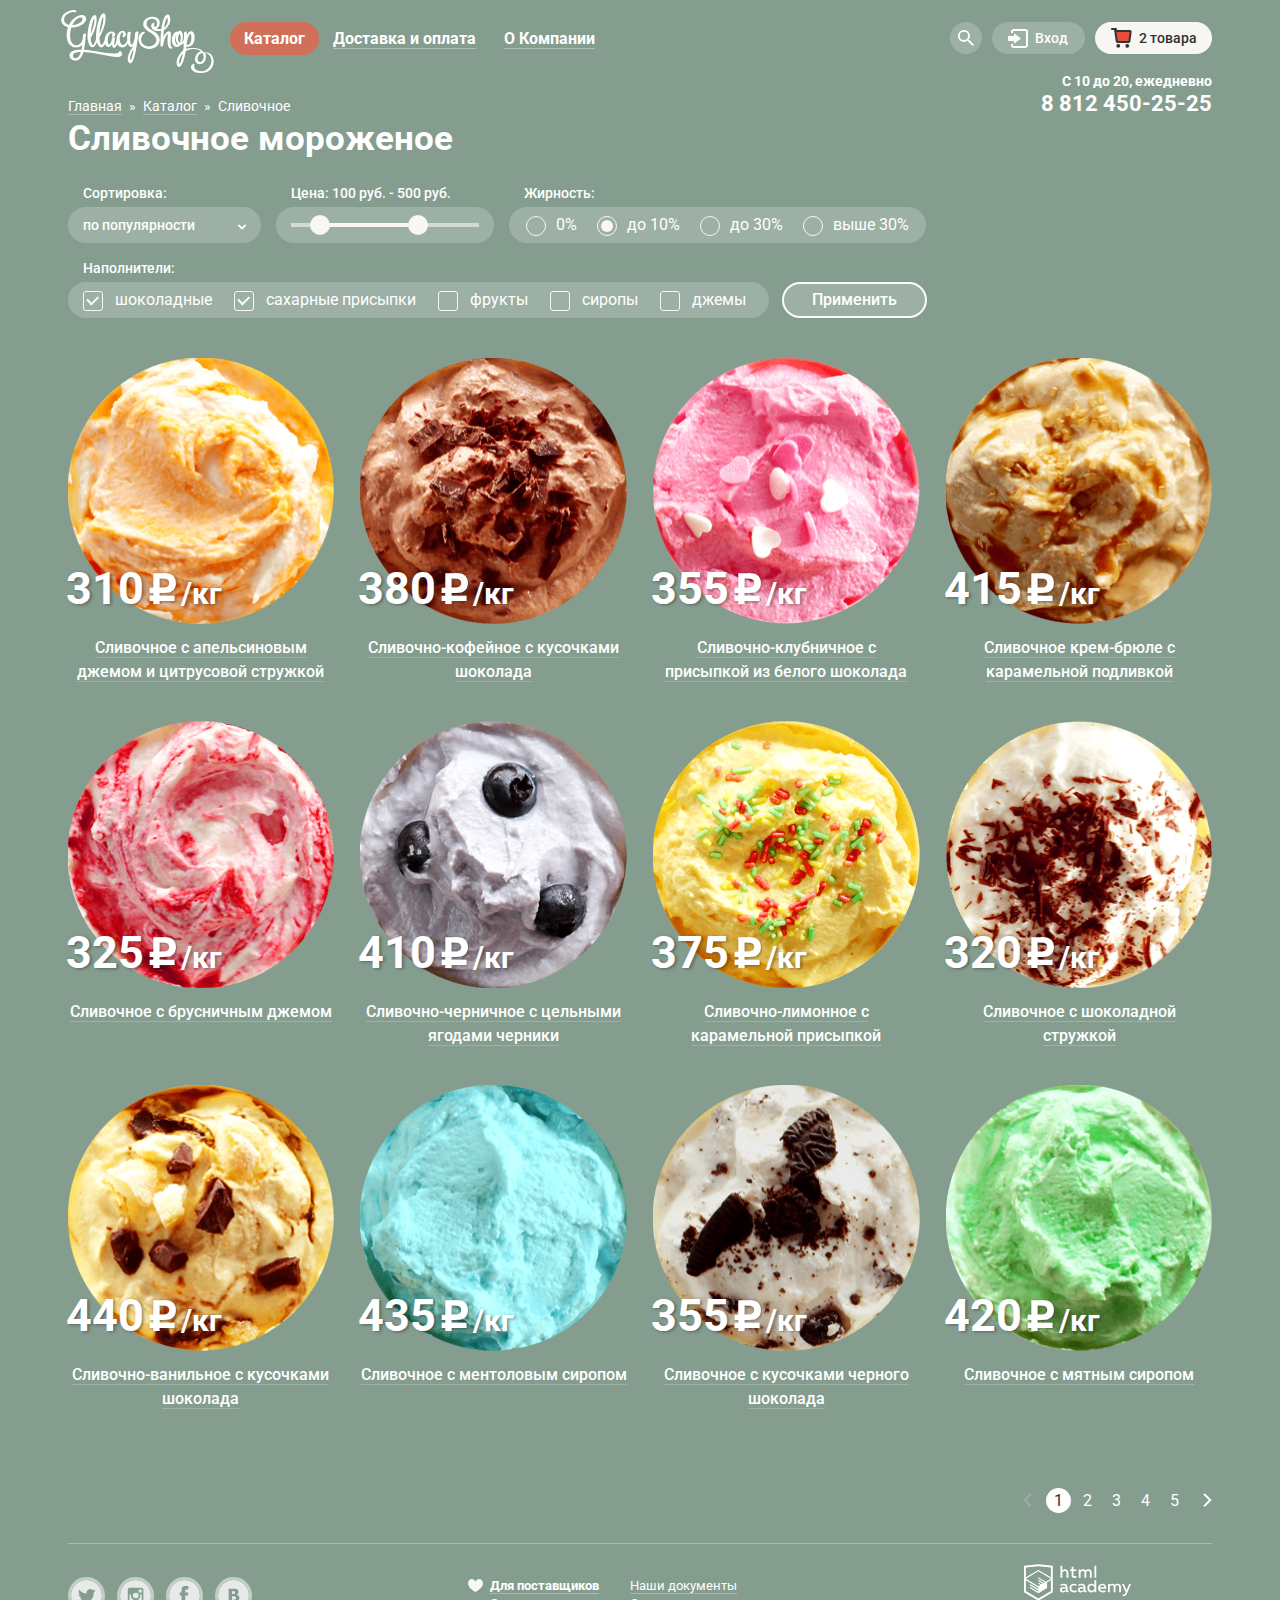
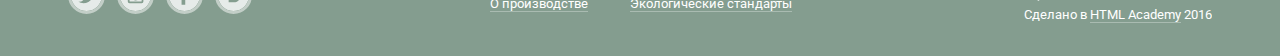
==== commit df4f2678: "Небольшие правки, normalize.css" ====
--- a/catalog.html
+++ b/catalog.html
@@ -1,61 +1,62 @@
 <!DOCTYPE html>
 <html lang="ru">
     <head>
-      <meta charset="utf-8">
-      <title>Глейси: Каталог</title>
-      <link href="https://fonts.googleapis.com/css?family=Roboto:400,500,700,900&subset=cyrillic" rel="stylesheet" type="text/css">
-      <link rel="stylesheet" href="css/style.css">
+        <meta charset="utf-8">
+        <title>Глейси: Каталог</title>
+        <link href="https://fonts.googleapis.com/css?family=Roboto:400,500,700,900&subset=cyrillic" rel="stylesheet" type="text/css">
+        <link rel="stylesheet" href="css/normalize.css">
+        <link rel="stylesheet" href="css/style.css">
     </head>
     <body>
-      <svg xmlns="http://www.w3.org/2000/svg"  width="0" height="0" style="display: none;">
-          <symbol id="search" viewBox="0 0 16.687 16.688">
+        <svg xmlns="http://www.w3.org/2000/svg"  width="0" height="0" style="display: none;">
+            <symbol id="search" viewBox="0 0 16.687 16.688">
               <path d="M931.155,40.747H930.4l-0.264-.261a6.212,6.212,0,1,0-.675.675l0.263,0.262v0.755l4.773,4.76,1.423-1.422Zm-5.731,0a4.291,4.291,0,1,1,4.3-4.291A4.294,4.294,0,0,1,925.424,40.747Z" transform="translate(-919.219 -30.25)"></path>
-          </symbol>
-          <symbol id="login" viewBox="0 0 20.063 19">
+            </symbol>
+            <symbol id="login" viewBox="0 0 20.063 19">
               <path d="M973,32.968v-0.96a3,3,0,0,1,3-3h11.059a3,3,0,0,1,3,3V44.986a3,3,0,0,1-3,3H976a3,3,0,0,1-3-3V44h2v2h13V31H975v1.968h-2Zm-3,8.046h6.029v2.743l7.027-5.3-7.027-5.3V35.9H970v5.114Z" transform="translate(-970 -29)"></path>
-          </symbol>
-          <symbol id="cart" viewBox="0 0 20.63 19.719">
+            </symbol>
+            <symbol id="cart" viewBox="0 0 20.63 19.719">
               <path d="M1092.58,33.46l-1.21,8.912a2.025,2.025,0,0,1-1.88,1.635h-10.88a2.025,2.025,0,0,1-1.88-1.635l-1.47-10.287a3.738,3.738,0,0,1-.13-1.055H1073a1,1,0,0,1,0-2h4a0.992,0.992,0,0,1,.1,1.98h13.97C1092.17,31.01,1092.84,32.141,1092.58,33.46Zm-13.85,8.518-1.31-9h13.2l-0.03.2-1.18,8.788a0.033,0.033,0,0,0-.01.014h-10.67Zm0.52,3.009a1.874,1.874,0,1,1-1.88,1.874A1.874,1.874,0,0,1,1079.25,44.987Zm9,0a1.874,1.874,0,1,1-1.88,1.874A1.874,1.874,0,0,1,1088.25,44.987Z" transform="translate(-1072 -29.031)"></path>
           </symbol>
 
-          <symbol id="down-round" viewBox="0 0 22 22">
+            <symbol id="down-round" viewBox="0 0 22 22">
               <path d="M21.454,5.513l-0.737-0.737c-0.808-0.81-2.134-0.81-2.943,0l-6.743,6.742L4.289,4.776   c-0.809-0.81-2.135-0.81-2.944,0L0.608,5.513c-0.811,0.809-0.811,2.135,0,2.945l8.835,8.835c0.435,0.435,1.018,0.628,1.587,0.597   c0.571,0.031,1.154-0.162,1.588-0.597l8.836-8.835C22.264,7.649,22.264,6.323,21.454,5.513z"></path>
           </symbol>
 
-          <symbol id="twitter" viewBox="0 0 31.375 31.4">
+            <symbol id="twitter" viewBox="0 0 31.375 31.4">
               <path d="M46.427,2352.17a15.69,15.69,0,1,1-15.692,15.69A15.688,15.688,0,0,1,46.427,2352.17Zm9.138,10.81a7.331,7.331,0,0,1-2.092.57,3.663,3.663,0,0,0,1.6-2.02,7.4,7.4,0,0,1-2.313.89,3.645,3.645,0,0,0-6.207,3.32,10.316,10.316,0,0,1-7.507-3.81,3.655,3.655,0,0,0,1.127,4.87,3.68,3.68,0,0,1-1.65-.46c0,0.02,0,.03,0,0.05a3.651,3.651,0,0,0,2.922,3.57,3.789,3.789,0,0,1-.96.13,3.861,3.861,0,0,1-.685-0.07,3.643,3.643,0,0,0,3.4,2.53,7.29,7.29,0,0,1-4.524,1.56,8.291,8.291,0,0,1-.869-0.05,10.354,10.354,0,0,0,15.946-8.73c0-.16,0-0.31-0.011-0.47A7.33,7.33,0,0,0,55.565,2362.98Z" transform="translate(-30.75 -2352.16)"></path>
           </symbol>  
-          <symbol id="insta" viewBox="0 0 31.376 31.41">
+            <symbol id="insta" viewBox="0 0 31.376 31.41">
               <path d="M95.865,2352.23a15.69,15.69,0,1,1-15.692,15.69A15.688,15.688,0,0,1,95.865,2352.23Zm6.271,23.61a1.745,1.745,0,0,0,1.745-1.75v-12.31a1.743,1.743,0,0,0-1.745-1.74H89.809a1.743,1.743,0,0,0-1.745,1.74v12.31a1.745,1.745,0,0,0,1.745,1.75h12.328Zm-1.375-9.1a4.921,4.921,0,1,1-9.529,0h-1.38v6.78a0.609,0.609,0,0,0,.611.61h11.065a0.609,0.609,0,0,0,.612-0.61v-6.78h-1.38ZM96,2365.13a2.848,2.848,0,1,1,0,5.68A2.84,2.84,0,0,1,96,2365.13Zm3.7-3.31h1.865a0.608,0.608,0,0,1,.611.61v1.86a0.608,0.608,0,0,1-.611.61H99.7a0.609,0.609,0,0,1-.611-0.61v-1.86A0.609,0.609,0,0,1,99.7,2361.82Z" transform="translate(-80.188 -2352.22)"></path>
           </symbol>
-          <symbol id="fb" viewBox="0 0 31.375 31.41">
+            <symbol id="fb" viewBox="0 0 31.375 31.41">
               <path d="M144.865,2352.23a15.69,15.69,0,1,1-15.692,15.69A15.687,15.687,0,0,1,144.865,2352.23Zm0.773,24.99v-9.29h2.743l0.285-3.09h-3.028l0-1.86c0-.89.085-1.26,1.367-1.26h1.764v-3.42h-2.792c-3.294,0-4.082,1.54-4.082,4.34v2.2h-1.889v3.09H141.9v9.29h3.738Z" transform="translate(-129.188 -2352.22)"></path>
-          </symbol>
-          <symbol id="vk" viewBox="0 0 31.375 31.41">
+            </symbol>
+            <symbol id="vk" viewBox="0 0 31.375 31.41">
               <path d="M193.865,2352.23a15.69,15.69,0,1,1-15.692,15.69A15.687,15.687,0,0,1,193.865,2352.23Zm5.967,18.25a3.1,3.1,0,0,0-.757-2.2,3.7,3.7,0,0,0-2.016-1.09v-0.07a2.881,2.881,0,0,0,1.371-1.14,3.211,3.211,0,0,0,.5-1.77,3.133,3.133,0,0,0-.362-1.52,2.6,2.6,0,0,0-1.091-1.05,4.522,4.522,0,0,0-1.446-.48,17.993,17.993,0,0,0-2.269-.11h-4.8v13.59H194.4a8.909,8.909,0,0,0,2.332-.25,4.783,4.783,0,0,0,1.686-.86,3.684,3.684,0,0,0,1.032-1.27,3.909,3.909,0,0,0,.383-1.78h0Zm-4.372-5.59a1.517,1.517,0,0,0-.169-0.67,1,1,0,0,0-.527-0.5,2.111,2.111,0,0,0-.8-0.17c-0.308,0-.766-0.01-1.374-0.01h-0.237v2.88h0.43c0.583,0,.994-0.01,1.228-0.02a2.044,2.044,0,0,0,.727-0.19,1.129,1.129,0,0,0,.563-0.53,1.9,1.9,0,0,0,.157-0.79h0Zm0.856,5.53a1.673,1.673,0,0,0-.255-0.99,1.533,1.533,0,0,0-.767-0.54,2.658,2.658,0,0,0-.853-0.13c-0.362-.01-0.849-0.01-1.456-0.01h-0.63v3.4h0.184c0.888,0,1.5-.01,1.842-0.02a2.867,2.867,0,0,0,1.041-.24,1.381,1.381,0,0,0,.68-0.59A1.813,1.813,0,0,0,196.316,2370.42Z" transform="translate(-178.188 -2352.22)"></path>
-          </symbol>
-
-          <symbol id="heart" viewBox="0 0 14.562 12.66">
+            </symbol>
+
+            <symbol id="heart" viewBox="0 0 14.562 12.66">
               <path d="M434.606,2362.73s7.285-3.6,7.285-8.22c0-5.13-5.5-5.94-7.3-1.71m0.049,9.93s-7.285-3.6-7.285-8.22c0-5.13,5.5-5.94,7.3-1.71" transform="translate(-427.344 -2350.06)"></path>
           </symbol>
 
-          <symbol id="ice-cream" viewBox="0 0 47.375 47.38">
+            <symbol id="ice-cream" viewBox="0 0 47.375 47.38">
               <path d="M77.454,1381.45a8.575,8.575,0,0,0-14.639,6.06v14.68a0.808,0.808,0,0,0,.809.81H79.157a0.808,0.808,0,0,0,.809-0.81v-14.68A8.512,8.512,0,0,0,77.454,1381.45Zm0.894,19.93H64.433v-10.89c0.045,0.05.092,0.1,0.143,0.16a2.619,2.619,0,0,0,4.309,0,1.185,1.185,0,0,1,.946-0.6,1,1,0,0,1,.309.43,10.746,10.746,0,0,1,.488,1.22,9.606,9.606,0,0,0,.7,1.65,1.753,1.753,0,0,0,3.237,0,9.614,9.614,0,0,0,.7-1.65,10.67,10.67,0,0,1,.488-1.22,1,1,0,0,1,.309-0.43,1.186,1.186,0,0,1,.946.6,3.205,3.205,0,0,0,1.346,1v9.73Zm-9.007,8.58a2.049,2.049,0,1,0,4.1,0v-6.16h-4.1v6.16ZM71.5,1371.8a23.7,23.7,0,1,1-23.7,23.7A23.7,23.7,0,0,1,71.5,1371.8Zm0,45.4a21.7,21.7,0,1,1,21.7-21.7A21.722,21.722,0,0,1,71.5,1417.2Z" transform="translate(-47.813 -1371.81)"></path>
           </symbol>
-          <symbol id="cow" viewBox="0 0 47.406 47.38">
+            <symbol id="cow" viewBox="0 0 47.406 47.38">
               <path d="M652.578,1395a2.42,2.42,0,0,1-2.127,1.04,9.366,9.366,0,0,1-3.256-.84,17.086,17.086,0,0,1-1.576,8.35,5.2,5.2,0,0,1,.517,3.08c-0.488,3.38-4.283,5.23-8.524,5.23s-8.018-1.85-8.48-5.23a5.164,5.164,0,0,1,.33-2.62,17.331,17.331,0,0,1-1.786-8.73,8.929,8.929,0,0,1-3.065.76,2.42,2.42,0,0,1-2.127-1.04,2.326,2.326,0,0,1-.162-2.22c0.812-1.91,3.593-2.74,4.75-3.01l0.1-.02c-1.4-2.9-.723-7.6-0.2-9.19l3.057,0.25c0.056,1,.766,2.88,3.436,5.01l1.585,1.09a12.914,12.914,0,0,1,2.4-.23,12.732,12.732,0,0,1,2.289.21l1.692-1.16c2.67-2.13,3.379-4.01,3.435-5.01l3.058-.26c0.528,1.6,1.207,6.35-.224,9.24l0.294,0.07c1.157,0.27,3.937,1.1,4.75,3.01A2.326,2.326,0,0,1,652.578,1395Zm-25.069-3.28s-2.859.66-3.362,1.85,3.155-.14,3.835-0.7A2.317,2.317,0,0,1,627.509,1391.72Zm3.3,0.07c-1.752,2.75-1.578,7,.467,11.37l0.367,0.78-0.318.8a3.209,3.209,0,0,0-.208,1.62c0.329,2.41,3.6,3.5,6.5,3.5s6.2-1.1,6.545-3.52a3.177,3.177,0,0,0-.33-1.9l-0.416-.84,0.378-.86c1.878-4.25,1.97-8.37.244-11.02-1.3-1.99-3.575-3.04-6.587-3.04C634.4,1388.68,632.1,1389.75,630.806,1391.79Zm20.093,1.78c-0.5-1.19-3.361-1.85-3.361-1.85a2.328,2.328,0,0,1-.474,1.15C647.745,1393.43,651.4,1394.75,650.9,1393.57Zm-18.57-6.1s-3.595-2.48-3.735-5.02c-0.4,2.18-.584,5.62.7,6.99A21,21,0,0,1,632.329,1387.47Zm10.232-.1s3.595-2.47,3.736-5.01c0.4,2.17.584,5.61-.705,6.98A22.893,22.893,0,0,0,642.561,1387.37Zm-5.378-15.57a23.7,23.7,0,1,1-23.7,23.7A23.7,23.7,0,0,1,637.183,1371.8Zm0,45.4a21.7,21.7,0,1,1,21.7-21.7A21.722,21.722,0,0,1,637.183,1417.2Z" transform="translate(-613.469 -1371.81)"></path>
           </symbol>
-          <symbol id="leaf" viewBox="0 0 47.375 47.38">
+            <symbol id="leaf" viewBox="0 0 47.375 47.38">
               <path d="M71.437,1499.62s-22.24-10.18,0-32.75C93.677,1489.44,71.437,1499.62,71.437,1499.62Zm7.516-17.18-6.536,4.16h0l-0.021,3.68,6.894-4.41A13.37,13.37,0,0,0,78.953,1482.44Zm-15.39,3.19,6.833,4.48v-3.62l-6.453-4.15A13.622,13.622,0,0,0,63.563,1485.63Zm6.833-1.52v-3.63L66,1477.1a21.756,21.756,0,0,0-1.464,3.24Zm0-6.09v-7.04a39.184,39.184,0,0,0-3.356,4.42Zm2,0.28,3.629-2.6a39.493,39.493,0,0,0-3.629-4.82v7.42Zm0.021,2.3h0l-0.021,3.68,5.981-3.85a21.714,21.714,0,0,0-1.337-3.01Zm6.443,7.9-6.443,4.1h0l-0.021,4.16A15.3,15.3,0,0,0,78.859,1488.5Zm-8.463,8.2v-4.21l-6.417-4.13C65.085,1492.5,68.3,1495.29,70.4,1496.7Zm1.1-36.9a23.7,23.7,0,1,1-23.7,23.7A23.7,23.7,0,0,1,71.5,1459.8Zm0,45.4a21.7,21.7,0,1,1,21.7-21.7A21.722,21.722,0,0,1,71.5,1505.2Z" transform="translate(-47.813 -1459.81)"/>
           </symbol>
-          <symbol id="thermometer" viewBox="0 0 47.406 47.38">
+            <symbol id="thermometer" viewBox="0 0 47.406 47.38">
               <path d="M637.023,1498.33a6.814,6.814,0,0,1-6.823-6.77,8.038,8.038,0,0,1,1.822-4.6v-14.84a5,5,0,0,1,10,0v14.91a7.629,7.629,0,0,1,1.778,4.53A6.775,6.775,0,0,1,637.023,1498.33Zm0-2a4.8,4.8,0,0,1-4.8-4.77,5.237,5.237,0,0,1,1.845-3.78v-15.66a3,3,0,0,1,6,0v15.72a5.092,5.092,0,0,1,1.754,3.72A4.8,4.8,0,0,1,637.023,1496.33Zm2.706-4.91a2.774,2.774,0,1,1-3.675-2.61v-16.84a0.949,0.949,0,0,1,1.9,0v16.87A2.765,2.765,0,0,1,639.729,1491.42ZM645,1475h4a1,1,0,0,1,0,2h-4A1,1,0,0,1,645,1475Zm0-4h4a1,1,0,0,1,0,2h-4A1,1,0,0,1,645,1471Zm0,8h4a1,1,0,0,1,0,2h-4A1,1,0,0,1,645,1479Zm0,4h4a1,1,0,0,1,0,2h-4A1,1,0,0,1,645,1483Zm-7.817-23.2a23.7,23.7,0,1,1-23.7,23.7A23.7,23.7,0,0,1,637.183,1459.8Zm0,45.4a21.7,21.7,0,1,1,21.7-21.7A21.722,21.722,0,0,1,637.183,1505.2Z" transform="translate(-613.469 -1459.81)"></path>
           </symbol>
-      </svg>
-
-      <div class="site-wrapper">
-
-          <header class="innerpage-header">
+        </svg>
+
+        <div class="site-wrapper">
+
+            <header class="innerpage-header">
               <div class="container">
                   <div class="row clearfix">
                       <div class="navigation-block clearfix">
--- a/css/style.css
+++ b/css/style.css
@@ -1 +1 @@
-body,html{margin:0 auto;font-size:16px;line-height:22px;font-weight:400;font-family:"Roboto","Arial",sans-serif;color:#fff;background-color:#849d8f}body>input[type=radio]{display:none}.site-wrapper{background-repeat:no-repeat;background-position:top center;-webkit-transition:background-image .5s ease,background-color .5s ease;transition:background-image .5s ease,background-color .5s ease}.site-wrapper:after,.site-wrapper:before{content:"";visibility:hidden;background-image:url(../img/ice-cream2.png)}.site-wrapper:after{background-image:url(../img/ice-cream3.png)}.container{max-width:1200px;min-width:900px;margin:0 auto}.row{margin-left:2.3%;margin-right:2.3%}.clearfix::after{content:"";display:table;clear:both}.homepage-header{margin-bottom:312px}.innerpage-header{margin-bottom:19px}.homepage-header .row,.innerpage-header .row{padding-top:10px}.navigation-block{float:left;width:585px}.user-block{position:relative;float:right;width:265px;padding-top:12px;font-size:0;text-align:right}.popup{display:none}.logo{display:block;float:left;width:154px;margin-left:-7px;margin-right:15px}.main-navigation{float:left;width:400px;padding-top:13px}.main-menu{margin-top:7px;padding:0;font-size:0;list-style:none}.site-section{position:relative;display:inline-block;vertical-align:top}.site-section>a{margin-left:14px;margin-right:14px;font-size:16px;line-height:18px;font-weight:700;color:#fff;text-decoration:none;border-bottom:1px solid #adbdb4}.site-section>a:active,.site-section>a:hover{color:#333;background-color:#f7f6f3}.site-section>a.active,.site-section>a:active,.site-section>a:hover{margin:0;padding:7px 14px;border:0;border-radius:16px}.site-section>a:active{box-shadow:inset 0 3px 7px 0 rgba(0,0,0,.35)}.site-section:hover .popup{display:block}.site-section>a.active{color:#fff;background-color:#d07058}.catalog-menu{position:absolute;top:30px;left:-6px;width:143px;margin:0;padding:0;list-style:none;box-shadow:0 20px 20px 0 rgba(0,0,0,.4);z-index:20}.catalog-menu::before{content:"";position:absolute;top:-15px;left:0;display:block;width:inherit;height:20px;background-color:transparent}.catalog-section{padding-top:4px;padding-bottom:0;font-weight:400;background-color:#f8f7f4}.catalog-section a{display:block;padding:6px 20px 6px 19px;font-size:14px;font-weight:400;line-height:16px;color:#323232;text-decoration:none;border-radius:inherit}.catalog-section:first-child a{margin-right:8px;margin-left:8px;padding:10px 13px 12px 12px;font-weight:700;border-bottom:1px solid #d1d0ce}.catalog-section:first-child{padding:0;border-top-left-radius:5px;border-top-right-radius:5px}.catalog-section:first-child:hover{background-color:#fbded7}.catalog-section:last-child{padding-bottom:3px;border-bottom-left-radius:5px;border-bottom-right-radius:5px}.catalog-section a:hover{background-color:#fbded7}.catalog-section a:active{background-color:#f6b5a5}.catalog-section>a.current{color:#fff;background-color:#d07058}.user-btn{position:relative;display:inline-block;vertical-align:middle;min-height:32px;margin-right:10px;font-size:0;line-height:32px;text-align:left;border-radius:16px}.search{width:32px;text-align:center}.login{min-width:93px}.cart{min-width:117px;margin-right:0}.user-link{display:block;width:inherit;border-radius:inherit;padding-left:16px;box-sizing:border-box;line-height:32px;color:#fff;background-color:rgba(255,255,255,.2);text-decoration:none;z-index:30}.user-link span{font-weight:500}.search .user-link{padding-left:0}.user-symbol{display:inline-block;vertical-align:middle;margin-right:7px;fill:#fefefe;fill-rule:evenodd}.search-symbol{width:16px;height:18px;margin-right:0}.login-symbol{width:20px;height:19px}.cart-symbol{width:21px;height:20px}.cart span,.login span{vertical-align:middle;font-size:14px}.active-link{padding-left:44px;background:url(../img/cart-full.png) no-repeat 16px center #f7f6f3}.active-link span,.custom-select:hover select,.enabled:hover span,.user-help a{color:#323232}.enabled:hover{background-color:#f8f7f4;z-index:30}.enabled:hover .user-symbol{fill:#373737}.user-btn:hover .popup{display:block}.contacts{position:absolute;font-size:14px;font-weight:700;right:0;top:46px;z-index:10}.contacts span{font-size:22px;line-height:24px}.cart-popup,.login-popup,.search-popup{position:absolute;top:37px;right:0;z-index:20}.cart-popup::before,.login-popup::before,.search-popup::before{content:"";position:absolute;top:-15px;right:0;left:0;display:block;height:20px}.user-form{padding-top:20px;padding-left:20px;padding-right:15px;box-sizing:border-box;text-align:left;background-color:#f8f7f4;border-radius:5px;box-shadow:0 20px 20px 0 rgba(0,0,0,.4)}.search-form{width:341px;padding-left:15px}.login-form{width:277px;padding-bottom:20px}.textfield-style{position:relative;font-weight:400}.field,.input-label{line-height:24px;color:#999}.input-label{position:absolute;top:10px;left:14px;font-weight:300;font-size:16px}.field{width:100%;height:44px;padding:9px 14px;box-sizing:border-box;margin-bottom:20px;font-size:14px;outline:none;border:1px solid #d3d3d2;border-radius:5px}.field:hover{padding:8px 13px;border:2px solid #c7c6c5}.field:valid{padding:9px 14px;font-size:16px;font-weight:700;color:#323232}.field:valid:hover{padding:8px 13px}.field:focus+.input-label,.field:valid+.input-label{top:-15px;-webkit-transition:.2s;transition:.2s;font-size:11px;line-height:13px;font-weight:500;color:#999}.field:focus{padding:8px 13px;border:2px solid #8fbdec}.field:focus+.input-label{color:#5b9ddf}.btn-container,.user-help{display:inline-block;vertical-align:middle}.btn-container{margin-right:20px}.user-help{font-size:13px;line-height:20px;font-weight:500}.user-help a:active,.user-help a:hover{color:#e84d37}.cart-popup{width:540px;padding:17px 11px 20px 15px;box-sizing:border-box;text-align:right;font-size:13px;line-height:16px;font-weight:400;color:#323232;background-color:#f8f7f4;border-radius:5px}.cart-table{width:514px;text-align:left}.cart-table td{padding-top:10px;padding-bottom:24px;vertical-align:top;box-sizing:border-box}.cart-table .last-row{padding-bottom:14px}.btn-delete{position:relative;width:23px;padding-right:0}.cart-item-delete{position:absolute;top:11px;left:0;width:9px;height:11px;font-size:0;background-color:transparent;border:0;outline:0;cursor:pointer}.cart-item-delete::after,.cart-item-delete::before{content:"";position:absolute;top:5px;left:-2px;width:14px;height:1px;background-color:#353535}.cart-item-delete::before{-webkit-transform:rotate(45deg);transform:rotate(45deg)}.cart-item-delete::after{-webkit-transform:rotate(-45deg);transform:rotate(-45deg)}.cart-item-title{position:relative;width:282px;padding-left:47px}.cart-pic{position:absolute;top:2px;left:1px;width:32px;height:32px;overflow:hidden;border-radius:50%}.cart-pic img,.item-pic img{width:100%;height:auto}.cart-item-weight{width:135px;padding-top:5px;padding-left:14px}.cart-item-price{width:68px;padding-top:5px}.cart-item-weight span{color:#999}.cart-table .total{padding-top:15px;padding-bottom:11px;text-align:right;font-size:15px;line-height:18px;font-weight:700;border-top:1px solid #cacac7}.cart-popup .btn-container{margin-right:4px}.cart-popup .btn{padding-left:15px;padding-right:15px}.btn{display:inline-block;vertical-align:middle;height:45px;padding-left:23px;padding-right:22px;margin-top:0;font-size:18px;line-height:46px;font-weight:700;color:#fff;text-decoration:none;outline:none;border:0;border-radius:23px;background:-webkit-linear-gradient(bottom,#e74b36,#f26843);background:linear-gradient(to top,#e74b36,#f26843);box-shadow:0 2px 2px 0 rgba(172,16,0,.64)}.btn:hover{background:-webkit-linear-gradient(bottom,#ec6f5e,#f58669);background:linear-gradient(to top,#ec6f5e,#f58669);box-shadow:0 1px 2px 0 #ac1000}.btn:active{background:-webkit-linear-gradient(bottom,#e1613e,#d74531);background:linear-gradient(to top,#e1613e,#d74531);box-shadow:inset 0 2px 2px 0 #942718}.slider{position:relative;margin-bottom:41px;text-align:center;color:#fff}.slide{display:none}.slide-title{width:700px;margin:0 auto 34px;font-weight:800;font-size:60px;line-height:60.35px}.slide-btn{display:inline-block;vertical-align:top;padding:10px 45px;font-size:31px;line-height:40px;font-weight:600;color:#fff;text-decoration:none;text-shadow:0 2px 5px rgba(160,32,11,.76);background:#f26843;background:-webkit-linear-gradient(top,#f26843 0%,#e74a35 100%);background:linear-gradient(to bottom,#f26843 0%,#e74a35 100%);border-radius:100px;box-shadow:0 2px 2px rgba(172,16,0,.64)}.slide-btn:hover{background:-webkit-linear-gradient(top,#f58669 0%,#ec6f5e 100%);background:linear-gradient(to bottom,#f58669 0%,#ec6f5e 100%);box-shadow:0 2px 2px #ac1000}.slide-btn:active{background:-webkit-linear-gradient(top,#d84732 0%,#e1613e 100%);background:linear-gradient(to bottom,#d84732 0%,#e1613e 100%);box-shadow:inset 0 2px 2px #ac1000}.slider-controls{position:absolute;bottom:20px;left:0;z-index:20;font-size:0}.slider-controls label{display:inline-block;vertical-align:top;width:17px;height:17px;margin-right:8px;background-color:transparent;border:2px solid #fff;border-radius:50%;cursor:pointer}.slider-controls label:hover{background:rgba(255,255,255,.5)}.btn-1:checked~.site-wrapper .slide1,.btn-2:checked~.site-wrapper .slide2,.btn-3:checked~.site-wrapper .slide3{display:block}.btn-1:checked~.site-wrapper{background-color:#849d8f;background-image:url(../img/ice-cream1.png)}.btn-2:checked~.site-wrapper{background-color:#8996a6;background-image:url(../img/ice-cream2.png)}.btn-3:checked~.site-wrapper{background-color:#9d8b84;background-image:url(../img/ice-cream3.png)}.btn-1:checked~.site-wrapper label[for=btn-1],.btn-2:checked~.site-wrapper label[for=btn-2],.btn-3:checked~.site-wrapper label[for=btn-3]{background-color:#fff}.banner-row{margin-bottom:40px}.banner{position:relative;float:left;width:48.85%;min-height:230px;padding:16px 20px 20px 17px;margin-right:2.3%;box-sizing:border-box;border-radius:15px}.banner:nth-child(even){margin-right:0}.chocolate b,.raspberry b{font-size:35px;line-height:41px;font-weight:700}.chocolate p,.raspberry p{margin-top:15px;font-size:17px;line-height:22px;font-weight:700}.banner-btn{position:absolute;bottom:23px;right:21px}.raspberry{background-color:#b7001d;background-image:url(../img/raspberry-background.jpg)}.chocolate{background-color:#58331f;background-image:url(../img/chocolate-background.jpg)}.blog{min-height:220px;padding-top:22px;padding-left:19px;background-color:#fff;background-image:url(../img/strawberry-background.jpg)}.blog span,.blog-post{font-size:16px;line-height:22px;color:#323232}.blog-post{display:block;margin-top:5px;font-size:24px;line-height:30px;font-weight:700}.subscribe{min-height:220px;padding:5px;background-color:#92cdff;background-image:url(../img/post-background.jpg)}.subscribe-background{position:relative;min-height:210px;padding:12px 20px 20px;box-sizing:border-box;color:#5a5a5a;background-color:#f8f7f4;border-radius:inherit}.subscribe-form,.subscribe-form .textfield-style{display:-webkit-box;display:-ms-flexbox;display:flex}.subscribe-form{position:absolute;left:20px;right:20px;bottom:35px;box-sizing:border-box;font-size:0}.subscribe-form .textfield-style{-webkit-box-flex:1;-ms-flex-positive:1;flex-grow:1;margin-right:11px}.subscribe-form .field{margin-bottom:0}.subscribe-form .btn{height:42px;padding-left:16px;padding-right:16px;line-height:42px}.subscribe-form .btn-container{display:inline-block;vertical-align:top;margin-right:0}.catalog{font-size:0}.checkbox-label input[type=checkbox],.quick-view,.radio-label input[type=radio]{display:none}.ice-cream{position:relative;display:inline-block;vertical-align:top;width:23.275%;min-height:290px;margin-right:2.3%;margin-bottom:33px;text-align:center}.ice-cream:nth-child(4n){margin-right:0}.hit::after,.item-pic{border-radius:50%;z-index:0}.item-pic{margin-bottom:5px;position:relative}.hit::after{content:"";position:absolute;top:0;left:0;width:61px;height:61px;background-color:#fff;background:url(../img/hit.jpg) no-repeat center;overflow:hidden}.item-price{position:absolute;bottom:20px;left:0;padding:0;list-style:none;text-align:left}.item-price li{display:inline-block;vertical-align:baseline;margin-right:4px;font-weight:700;text-shadow:2px 1px 3px rgba(49,50,53,.5)}.price-value{margin-left:-2px;font-size:45px}.currency{width:29px;height:39px;background:url(../img/rub.svg) no-repeat 0 7px}.weight{font-size:30px}h3{display:inline;font-size:16px;line-height:15px;font-weight:500;color:#fff;border-bottom:1px solid #9db1a5}.ice-cream:hover h3{border:0}.ice-cream:hover .quick-view{display:block}.quick-view{position:absolute;top:-2%;left:-4.9%;height:102%;width:109.8%;padding-top:77px;background-color:rgba(255,255,255,.2);border-radius:5px;z-index:1}.quick-view-btn{position:relative;width:100%;height:100%}.quick-view-btn .btn{position:absolute;left:50%;bottom:6.8%;margin-left:-104px}.about-gllacy{padding:24px 25px 3px 19px;margin-bottom:39px;box-sizing:border-box;background-color:#f3e8d0;background-image:url(../img/waffle-pattern.jpg);border-radius:15px}.about-gllacy h1{margin:0 0 21px;font-size:24px;line-height:30px;color:#323232}.about-gllacy p{margin-top:0;margin-bottom:22px;font-size:16px;line-height:22px;color:#323232}.about-gllacy .feature{position:relative;float:left;width:48.85%;padding-left:55px;box-sizing:border-box}.about-gllacy .feature:nth-child(odd){margin-right:2.3%}.gllacy-symbol{position:absolute;top:-10px;left:0;width:48px;height:47px;fill:#323232;fill-rule:evenodd}.container-map{position:relative;height:430px;background-color:#ece5c8;background:url(../img/map.jpg) no-repeat center;background-size:cover}.container-map iframe,.info{position:absolute}.container-map .container{position:relative}.info{top:62px;right:2.3%;width:262px;height:265px;padding:15px 15px 25px 25px;font-size:14px;line-height:20px;color:#323232;background-color:#fefefe;border-radius:15px}.location{margin-bottom:18px}.info p{margin-top:14px;margin-bottom:1px}.tel p{margin:0 0 4px}.info .address,.info .tel-number{margin:0;font-size:18px;line-height:24px;font-weight:700}.tel{margin-bottom:25px}.feedback-btn{padding-left:28px;padding-right:28px}.footer-row{padding-top:20px;padding-bottom:30px;font-size:13px;line-height:18px;border-top:1px solid #a9bbb1;overflow:hidden}.footer-social{width:25%}.footer-copyright,.footer-info,.footer-social{float:left;box-sizing:border-box}.footer-copyright{width:25%;text-align:right}.dev-block{display:inline-block;vertical-align:top;text-align:left}.footer-social{font-size:0;margin-top:13px}.footer-info{width:50%;font-size:0;text-align:center}.footer-info-list{display:inline-block;vertical-align:top;padding:0;margin-right:15px;list-style:none;text-align:left;font-size:13px;line-height:18px}.footer-info-link{position:relative;padding-left:16px}.marked a{font-weight:700}.footer-info-link .heart{position:absolute;top:2px;left:-6px;width:15px;height:13px;fill:#f7f8f8;fill-rule:evenodd}.social-btn{position:relative;display:inline-block;vertical-align:top;margin-right:12px}.social-btn:last-child{margin:0}.social-btn:active:after,.social-net{width:31px;height:31px;border-radius:50%}.social-net{display:inline-block;vertical-align:middle;fill:rgba(255,255,255,.8);fill-rule:evenodd;border:3px solid #c2cec7}.social-btn:active,.social-btn:hover{margin-right:10px}.social-btn:hover .social-net{fill:#fff;border:4px solid #dbe3de}.social-btn:active .social-net{fill:#e9e9e9;border:4px solid #d9e1dd}.social-btn:active:after{content:'';position:absolute;top:4px;left:4px;box-shadow:inset 0 3px 7px 0 rgba(0,0,0,.35)}.usual{color:#fff;text-decoration:none;border-bottom:1px solid #a9bbb1}.usual:active,.usual:hover{color:#ffbc9e;border-bottom:1px solid #a7a294}.page-title{margin-bottom:26px}.page-title h1{margin:-2px 0 0;font-size:35px;line-height:41px;font-weight:700}.breadcrumbs{margin-bottom:0;padding:0;font-size:0;list-style:none}.breadcrumbs a,.breadcrumbs li,.breadcrumbs span{display:inline-block;vertical-align:top;font-size:0}.breadcrumbs a,.breadcrumbs span{margin-right:7px;padding:0;font-size:14px;line-height:16px}.breadcrumbs span{border:0}.filters-block{margin-bottom:40px}.filters-block h2{margin-top:0;margin-left:15px;margin-bottom:6px;font-size:14px;line-height:16px;font-weight:500}.price,.sort{margin-right:15px}.sort{float:left;margin-bottom:17px;width:193px}.price{position:relative;width:218px}.fatness,.price{float:left;margin-bottom:17px}.filling{clear:both;width:870px;font-size:0}.custom-select{position:relative;width:193px;z-index:0;background:rgba(255,255,255,.2);border-radius:18px;overflow:hidden}.custom-select select{width:100%;height:36px;padding:6px 15px;box-sizing:border-box;font-size:14px;font-weight:500;color:#fff;background:0 0;-ms-appearance:none;-webkit-appearance:none;-moz-appearance:none;appearance:none;outline:none;border:0;border-radius:18px}.custom-select select::-ms-expand{display:none}.custom-select svg{position:absolute;right:15px;top:16px;z-index:-1;width:8px;height:8px;fill:#fff}.custom-select select option{color:#323232;font-weight:500}.custom-select:hover{background-color:#fff}.custom-select:hover svg{fill:#353535}.price-slider{position:relative;width:218px;height:36px;background-color:rgba(255,255,255,.2);border-radius:50px}.circle-1,.circle-2,.line-1,.line-2{position:absolute;top:16px;left:15px;width:188px;height:4px;background-color:#d1dad3}.circle-1,.circle-2,.line-2{left:54px;width:78px;background-color:#f8f7f4}.circle-1,.circle-2{top:8px;left:34px;width:20px;height:20px;border-radius:50%;cursor:pointer}.circle-2{left:132px}.circle-1:hover,.circle-2:hover{top:7px;left:33px;width:22px;height:22px}.circle-2:hover{left:131px}.filter-style,.filter-style label{display:inline-block;vertical-align:middle}.filter-style{height:36px;padding:7px 17px 8px;box-sizing:border-box;background-color:rgba(255,255,255,.2);border-radius:18px;font-size:0}.filling .filter-style{padding-left:15px;padding-right:15px}.filter-style label{margin-right:20px;font-size:16px;line-height:18px}.filter-style .radio-label:last-child{margin-right:0}.filter-style .checkbox-label{padding-left:32px;margin-right:22px}.filter-style .checkbox-label:last-child{margin-right:8px}.filling .filter-style{margin-right:13px}.checkbox-label,.radio-label{position:relative;padding-left:30px;cursor:pointer}.checkbox-indicator,.radio-indicator{position:absolute;top:0;left:0;width:20px;height:20px;box-sizing:border-box;background:0 0;border:1px solid #f8f7f4;border-radius:50%}.checkbox-indicator{border-radius:3px}.checkbox-label:hover .checkbox-indicator,.radio-label:hover .radio-indicator{border:2px solid #f8f7f4}input[type=radio]:checked+.radio-indicator::after{content:"";position:absolute;top:3px;left:3px;width:12px;height:12px;background-color:#f8f7f4;border-radius:50%}.radio-label:hover input[type=radio]:checked+.radio-indicator::after{top:2px;left:2px}input[type=checkbox]:disabled+.checkbox-indicator,input[type=radio]:disabled+.radio-indicator{border:1px solid #b2c1b7}input[type=checkbox]:checked:disabled+.checkbox-indicator:after,input[type=checkbox]:checked:disabled+.checkbox-indicator:before,input[type=radio]:checked:disabled+.radio-indicator::after{background-color:#b2c1b7}input[type=radio]:checked:disabled:hover+.radio-indicator::after{top:3px;left:3px}input[type=checkbox]:checked+.checkbox-indicator::after,input[type=checkbox]:checked+.checkbox-indicator::before{content:"";position:absolute;height:2px;background-color:#fff}input[type=checkbox]:checked+.checkbox-indicator::before{top:9px;left:2px;width:7px;-webkit-transform:rotate(45deg);transform:rotate(45deg)}input[type=checkbox]:checked+.checkbox-indicator::after{top:8px;left:5px;width:11px;-webkit-transform:rotate(-45deg);transform:rotate(-45deg)}.checkbox-label:hover input[type=checkbox]:checked+.checkbox-indicator::before{top:8px;left:1px}.checkbox-label:hover input[type=checkbox]:checked+.checkbox-indicator::after{top:7px;left:4px}input[type=checkbox]:checked:disabled:hover+.checkbox-indicator:before{top:9px;left:2px}input[type=checkbox]:checked:disabled:hover+.checkbox-indicator:after{top:8px;left:5px}.filling input[type=submit]{height:36px;padding:0 28px;box-sizing:border-box;font-size:16px;line-height:18px;font-weight:500;color:#fff;border:2px solid #fbfcfb;outline:0;background:rgba(255,255,255,.2);border-radius:18px;cursor:pointer}.filling input[type=submit]:hover{font-weight:400;color:#323232;background-color:#fbfcfb}.filling input[type=submit]:active{font-weight:medium;color:#323232;background-color:#eaeaea;box-shadow:inset 0 3px 7px 0 rgba(0,0,0,.35);border:0}.pagination{margin-top:37px;margin-bottom:28px;text-align:right}.pagination-list{display:inline-block;vertical-align:top;padding:0;font-size:0;list-style:none}.filling input[type=submit],.pagination-list li{display:inline-block;vertical-align:middle}.page{margin-left:4px}.pagination-list .page:first-child{margin-left:0}.page a{display:inline-block;vertical-align:middle;text-align:center;width:25px;font-size:16px;line-height:25px;border-radius:50%;color:#fff;text-decoration:none}.page a:hover{background-color:#9db1a5}.page a.current,.page a:active{color:#323232;background-color:#fff}.paginator-next a,.paginator-prev a{display:inline-block;vertical-align:middle;width:10px;height:14px;padding:8px 0;margin-right:10px;background:url(../img/pag1.png) no-repeat center}.paginator-next a{margin-left:15px;margin-right:0;background:url(../img/pag2.png) no-repeat center}.modal-content{position:fixed;display:none;top:50%;left:50%;margin-top:-221px;margin-left:-238px;width:477px;height:442px;padding:15px 25px 25px 24px;box-sizing:border-box;z-index:40;color:#323232;background-color:#f8f7f4;border-radius:10px}.modal-content-close{position:absolute;top:15px;right:15px;width:17px;height:17px;font-size:0;background-color:transparent;border:0;outline:0;cursor:pointer}.modal-content-close::after,.modal-content-close::before{content:"";position:absolute;top:8px;left:-2px;width:22px;height:2px;background-color:#000}.modal-content-close::before{-webkit-transform:rotate(45deg);transform:rotate(45deg)}.modal-content-close::after{-webkit-transform:rotate(-45deg);transform:rotate(-45deg)}.modal-content-form{margin-top:20px}.modal-content h3{font-size:24px;line-height:28px;color:#323232;border:0}.modal-content-form input[type=text]{width:267px}.modal-content-form textarea{width:100%;height:155px;margin-bottom:20px;resize:none;font-size:16px;line-height:18px}.modal-content-form .btn-container{display:block;width:138px;margin-left:auto;margin-right:0}.modal-overlay{position:fixed;top:0;left:0;width:100%;height:100%;z-index:30;display:none;background:rgba(0,0,0,.5)}.modal-content-show,.modal-overlay-show{display:block}+body,html{margin:0 auto;font-size:16px;line-height:22px;font-weight:400;font-family:"Roboto","Arial",sans-serif;color:#fff;background-color:#849d8f}body>input[type=radio]{display:none}.site-wrapper{background-repeat:no-repeat;background-position:top center;-webkit-transition:background-image .5s ease,background-color .5s ease;transition:background-image .5s ease,background-color .5s ease}.site-wrapper:after,.site-wrapper:before{content:"";visibility:hidden;background-image:url(../img/ice-cream2.png)}.site-wrapper:after{background-image:url(../img/ice-cream3.png)}.container{max-width:1200px;min-width:900px;margin:0 auto}.row{margin-left:2.3%;margin-right:2.3%}.clearfix::after{content:"";display:table;clear:both}.homepage-header{margin-bottom:312px}.innerpage-header{margin-bottom:19px}.homepage-header .row,.innerpage-header .row{padding-top:10px}.navigation-block{float:left;width:585px}.user-block{position:relative;float:right;width:265px;padding-top:12px;font-size:0;text-align:right}.popup{display:none}.logo{display:block;float:left;width:154px;margin-left:-7px;margin-right:15px}.main-navigation{float:left;width:400px;padding-top:13px}.main-menu{margin-top:7px;padding:0;font-size:0;list-style:none}.site-section{position:relative;display:inline-block;vertical-align:top}.site-section>a{margin-left:14px;margin-right:14px;font-size:16px;line-height:18px;font-weight:700;color:#fff;text-decoration:none;border-bottom:1px solid #adbdb4}.site-section>a:active,.site-section>a:hover{color:#333;background-color:#f7f6f3}.site-section>a.active,.site-section>a:active,.site-section>a:hover{margin:0;padding:7px 14px;border:0;border-radius:16px}.site-section>a:active{box-shadow:inset 0 3px 7px 0 rgba(0,0,0,.35)}.site-section:hover .popup{display:block}.site-section>a.active{color:#fff;background-color:#d07058}.catalog-menu{position:absolute;top:30px;left:-6px;width:143px;margin:0;padding:0;list-style:none;box-shadow:0 20px 20px 0 rgba(0,0,0,.4);z-index:20}.catalog-menu::before{content:"";position:absolute;top:-15px;left:0;display:block;width:inherit;height:20px;background-color:transparent}.catalog-section{padding-top:4px;padding-bottom:0;font-weight:400;background-color:#f8f7f4}.catalog-section a{display:block;padding:6px 20px 6px 19px;font-size:14px;font-weight:400;line-height:16px;color:#323232;text-decoration:none;border-radius:inherit}.catalog-section:first-child a{margin-right:8px;margin-left:8px;padding:10px 13px 12px 12px;font-weight:700;border-bottom:1px solid #d1d0ce}.catalog-section:first-child{padding:0;border-top-left-radius:5px;border-top-right-radius:5px}.catalog-section:first-child:hover{background-color:#fbded7}.catalog-section:last-child{padding-bottom:3px;border-bottom-left-radius:5px;border-bottom-right-radius:5px}.catalog-section a:hover{background-color:#fbded7}.catalog-section a:active{background-color:#f6b5a5}.catalog-section>a.current{color:#fff;background-color:#d07058}.user-btn{position:relative;display:inline-block;vertical-align:middle;min-height:32px;margin-right:10px;font-size:0;line-height:32px;text-align:left;border-radius:16px}.search{width:32px;text-align:center}.login{min-width:93px}.cart{min-width:117px;margin-right:0}.user-link{display:block;width:inherit;border-radius:inherit;padding-left:16px;box-sizing:border-box;line-height:32px;color:#fff;background-color:rgba(255,255,255,.2);text-decoration:none;z-index:30}.user-link span{font-weight:500}.search .user-link{padding-left:0}.user-symbol{display:inline-block;vertical-align:middle;margin-right:7px;fill:#fefefe;fill-rule:evenodd}.search-symbol{width:16px;height:18px;margin-right:0}.login-symbol{width:20px;height:19px}.cart-symbol{width:21px;height:20px}.cart span,.login span{vertical-align:middle;font-size:14px}.active-link{padding-left:44px;background:url(../img/cart-full.png) no-repeat 16px center #f7f6f3}.active-link span,.custom-select:hover select,.enabled:hover span,.user-help a{color:#323232}.enabled:hover{background-color:#f8f7f4;z-index:30}.enabled:hover .user-symbol{fill:#373737}.user-btn:hover .popup{display:block}.contacts{position:absolute;font-size:14px;font-weight:700;right:0;top:46px;z-index:10}.contacts span{font-size:22px;line-height:24px}.cart-popup,.login-popup,.search-popup{position:absolute;top:37px;right:0;z-index:20}.cart-popup::before,.login-popup::before,.search-popup::before{content:"";position:absolute;top:-15px;right:0;left:0;display:block;height:20px}.user-form{padding-top:20px;padding-left:20px;padding-right:15px;box-sizing:border-box;text-align:left;background-color:#f8f7f4;border-radius:5px;box-shadow:0 20px 20px 0 rgba(0,0,0,.4)}.search-form{width:341px;padding-left:15px}.login-form{width:277px;padding-bottom:20px}.textfield-style{position:relative;font-weight:400}.field,.input-label{line-height:24px;color:#999}.input-label{position:absolute;top:10px;left:14px;font-weight:300;font-size:16px}.field{width:100%;height:44px;padding:9px 14px;box-sizing:border-box;margin-bottom:20px;font-size:14px;outline:none;border:1px solid #d3d3d2;border-radius:5px}.field:hover{padding:8px 13px;border:2px solid #c7c6c5}.field:valid{padding:9px 14px;font-size:16px;font-weight:700;color:#323232}.field:valid:hover{padding:8px 13px}.field:focus+.input-label,.field:valid+.input-label{top:-15px;-webkit-transition:.2s;transition:.2s;font-size:11px;line-height:13px;font-weight:500;color:#999}.field:focus{padding:8px 13px;border:2px solid #8fbdec}.field:focus+.input-label{color:#5b9ddf}.btn-container,.user-help{display:inline-block;vertical-align:middle}.btn-container{margin-right:20px}.user-help{font-size:13px;line-height:20px;font-weight:500}.user-help a:active,.user-help a:hover{color:#e84d37}.cart-popup{width:540px;padding:17px 11px 20px 15px;box-sizing:border-box;text-align:right;font-size:13px;line-height:16px;font-weight:400;color:#323232;background-color:#f8f7f4;box-shadow:0 20px 20px 0 rgba(0,0,0,.4);border-radius:5px}.cart-table{width:514px;text-align:left}.cart-table td{padding-top:10px;padding-bottom:24px;vertical-align:top;box-sizing:border-box}.cart-table .last-row{padding-bottom:14px}.btn-delete{position:relative;width:23px;padding-right:0}.cart-item-delete{position:absolute;top:11px;left:0;width:9px;height:11px;font-size:0;background-color:transparent;border:0;outline:0;cursor:pointer}.cart-item-delete::after,.cart-item-delete::before{content:"";position:absolute;top:5px;left:-2px;width:14px;height:1px;background-color:#353535}.cart-item-delete::before{-webkit-transform:rotate(45deg);transform:rotate(45deg)}.cart-item-delete::after{-webkit-transform:rotate(-45deg);transform:rotate(-45deg)}.cart-item-title{position:relative;width:282px;padding-left:47px}.cart-pic{position:absolute;top:2px;left:1px;width:32px;height:32px;overflow:hidden;border-radius:50%}.cart-pic img,.item-pic img{width:100%;height:auto}.cart-item-weight{width:135px;padding-top:5px;padding-left:14px}.cart-item-price{width:68px;padding-top:5px}.cart-item-weight span{color:#999}.cart-table .total{padding-top:15px;padding-bottom:11px;text-align:right;font-size:15px;line-height:18px;font-weight:700;border-top:1px solid #cacac7}.cart-popup .btn-container{margin-right:4px}.cart-popup .btn{padding-left:15px;padding-right:15px}.btn{display:inline-block;vertical-align:middle;height:45px;padding-left:23px;padding-right:22px;margin-top:0;font-size:18px;line-height:46px;font-weight:700;color:#fff;text-decoration:none;outline:none;border:0;border-radius:23px;background:-webkit-linear-gradient(bottom,#e74b36,#f26843);background:linear-gradient(to top,#e74b36,#f26843);box-shadow:0 2px 2px 0 rgba(172,16,0,.64)}.btn:hover{background:-webkit-linear-gradient(bottom,#ec6f5e,#f58669);background:linear-gradient(to top,#ec6f5e,#f58669);box-shadow:0 1px 2px 0 #ac1000}.btn:active{background:-webkit-linear-gradient(bottom,#e1613e,#d74531);background:linear-gradient(to top,#e1613e,#d74531);box-shadow:inset 0 2px 2px 0 #942718}.slider{position:relative;margin-bottom:41px;text-align:center;color:#fff}.slide{display:none}.slide-title{width:700px;margin:0 auto 34px;font-weight:800;font-size:60px;line-height:60.35px}.slide-btn{display:inline-block;vertical-align:top;padding:10px 45px;font-size:31px;line-height:40px;font-weight:600;color:#fff;text-decoration:none;text-shadow:0 2px 5px rgba(160,32,11,.76);background:#f26843;background:-webkit-linear-gradient(top,#f26843 0%,#e74a35 100%);background:linear-gradient(to bottom,#f26843 0%,#e74a35 100%);border-radius:100px;box-shadow:0 2px 2px rgba(172,16,0,.64)}.slide-btn:hover{background:-webkit-linear-gradient(top,#f58669 0%,#ec6f5e 100%);background:linear-gradient(to bottom,#f58669 0%,#ec6f5e 100%);box-shadow:0 2px 2px #ac1000}.slide-btn:active{background:-webkit-linear-gradient(top,#d84732 0%,#e1613e 100%);background:linear-gradient(to bottom,#d84732 0%,#e1613e 100%);box-shadow:inset 0 2px 2px #ac1000}.slider-controls{position:absolute;bottom:20px;left:0;z-index:20;font-size:0}.slider-controls label{display:inline-block;vertical-align:top;width:17px;height:17px;margin-right:8px;background-color:transparent;border:2px solid #fff;border-radius:50%;cursor:pointer}.slider-controls label:hover{background:rgba(255,255,255,.5)}.btn-1:checked~.site-wrapper .slide1,.btn-2:checked~.site-wrapper .slide2,.btn-3:checked~.site-wrapper .slide3{display:block}.btn-1:checked~.site-wrapper{background-color:#849d8f;background-image:url(../img/ice-cream1.png)}.btn-2:checked~.site-wrapper{background-color:#8996a6;background-image:url(../img/ice-cream2.png)}.btn-3:checked~.site-wrapper{background-color:#9d8b84;background-image:url(../img/ice-cream3.png)}.btn-1:checked~.site-wrapper label[for=btn-1],.btn-2:checked~.site-wrapper label[for=btn-2],.btn-3:checked~.site-wrapper label[for=btn-3]{background-color:#fff}.banner-row{margin-bottom:40px}.banner{position:relative;float:left;width:48.85%;min-height:230px;padding:16px 20px 20px 17px;margin-right:2.3%;box-sizing:border-box;border-radius:15px}.banner:nth-child(even){margin-right:0}.chocolate b,.raspberry b{font-size:35px;line-height:41px;font-weight:700}.chocolate p,.raspberry p{margin-top:15px;font-size:17px;line-height:22px;font-weight:700}.banner-btn{position:absolute;bottom:23px;right:21px}.raspberry{background-color:#b7001d;background-image:url(../img/raspberry-background.jpg)}.chocolate{background-color:#58331f;background-image:url(../img/chocolate-background.jpg)}.blog{min-height:220px;padding-top:22px;padding-left:19px;background-color:#fff;background-image:url(../img/strawberry-background.jpg)}.blog span,.blog-post{font-size:16px;line-height:22px;color:#323232}.blog-post{display:block;margin-top:5px;font-size:24px;line-height:30px;font-weight:700}.subscribe{min-height:220px;padding:5px;background-color:#92cdff;background-image:url(../img/post-background.jpg)}.subscribe-background{position:relative;min-height:210px;padding:12px 20px 20px;box-sizing:border-box;color:#5a5a5a;background-color:#f8f7f4;border-radius:inherit}.subscribe-form,.subscribe-form .textfield-style{display:-webkit-box;display:-ms-flexbox;display:flex}.subscribe-form{position:absolute;left:20px;right:20px;bottom:35px;box-sizing:border-box;font-size:0}.subscribe-form .textfield-style{-webkit-box-flex:1;-ms-flex-positive:1;flex-grow:1;margin-right:11px}.subscribe-form .field{margin-bottom:0}.subscribe-form .btn{height:42px;padding-left:16px;padding-right:16px;line-height:42px}.subscribe-form .btn-container{display:inline-block;vertical-align:top;margin-right:0}.catalog{font-size:0}.checkbox-label input[type=checkbox],.quick-view,.radio-label input[type=radio]{display:none}.ice-cream{position:relative;display:inline-block;vertical-align:top;width:23.275%;min-height:290px;margin-right:2.3%;margin-bottom:33px;text-align:center}.ice-cream:nth-child(4n){margin-right:0}.hit::after,.item-pic{border-radius:50%;z-index:0}.item-pic{margin-bottom:5px;position:relative}.hit::after{content:"";position:absolute;top:0;left:0;width:61px;height:61px;background-color:#fff;background:url(../img/hit.jpg) no-repeat center;overflow:hidden}.item-price{position:absolute;bottom:20px;left:0;padding:0;list-style:none;text-align:left}.item-price li{display:inline-block;vertical-align:baseline;margin-right:4px;font-weight:700;text-shadow:2px 1px 3px rgba(49,50,53,.5)}.price-value{margin-left:-2px;font-size:45px}.currency{width:29px;height:39px;background:url(../img/rub.svg) no-repeat 0 7px}.weight{font-size:30px}h3{display:inline;font-size:16px;line-height:15px;font-weight:500;color:#fff;border-bottom:1px solid #9db1a5}.ice-cream:hover h3{border:0}.ice-cream:hover .quick-view{display:block}.quick-view{position:absolute;top:-2%;left:-4.9%;height:102%;width:109.8%;padding-top:77px;background-color:rgba(255,255,255,.2);border-radius:5px;z-index:1}.quick-view-btn{position:relative;width:100%;height:100%}.quick-view-btn .btn{position:absolute;left:50%;bottom:6.8%;margin-left:-104px}.about-gllacy{padding:24px 25px 3px 19px;margin-bottom:39px;box-sizing:border-box;background-color:#f3e8d0;background-image:url(../img/waffle-pattern.jpg);border-radius:15px}.about-gllacy h1{margin:0 0 21px;font-size:24px;line-height:30px;color:#323232}.about-gllacy p{margin-top:0;margin-bottom:22px;font-size:16px;line-height:22px;color:#323232}.about-gllacy .feature{position:relative;float:left;width:48.85%;padding-left:55px;box-sizing:border-box}.about-gllacy .feature:nth-child(odd){margin-right:2.3%}.gllacy-symbol{position:absolute;top:-10px;left:0;width:48px;height:47px;fill:#323232;fill-rule:evenodd}.container-map{position:relative;height:430px;background-color:#ece5c8;background:url(../img/map.jpg) no-repeat center;background-size:cover}.container-map iframe,.info{position:absolute;width:100%}.container-map .container{position:relative}.info{top:62px;right:2.3%;width:262px;min-height:265px;padding:15px 15px 25px 25px;font-size:14px;line-height:20px;color:#323232;background-color:#fefefe;border-radius:15px}.location{margin-bottom:18px}.info p{margin-top:14px;margin-bottom:1px}.tel p{margin:0 0 4px}.info .address,.info .tel-number{margin:0;font-size:18px;line-height:24px;font-weight:700}.tel{margin-bottom:25px}.feedback-btn{padding-left:28px;padding-right:28px}.footer-row{padding-top:20px;padding-bottom:30px;font-size:13px;line-height:18px;border-top:1px solid #a9bbb1;overflow:hidden}.footer-social{width:25%}.footer-copyright,.footer-info,.footer-social{float:left;box-sizing:border-box}.footer-copyright{width:25%;text-align:right}.dev-block{display:inline-block;vertical-align:top;text-align:left}.footer-social{font-size:0;margin-top:13px}.footer-info{width:50%;font-size:0;text-align:center}.footer-info-list{display:inline-block;vertical-align:top;padding:0;margin-right:15px;list-style:none;text-align:left;font-size:13px;line-height:18px}.footer-info-link{position:relative;padding-left:16px}.marked a{font-weight:700}.footer-info-link .heart{position:absolute;top:2px;left:-6px;width:15px;height:13px;fill:#f7f8f8;fill-rule:evenodd}.social-btn{position:relative;display:inline-block;vertical-align:top;margin-right:12px}.social-btn:last-child{margin:0}.social-btn:active:after,.social-net{width:31px;height:31px;border-radius:50%}.social-net{display:inline-block;vertical-align:middle;fill:rgba(255,255,255,.8);fill-rule:evenodd;border:3px solid #c2cec7}.social-btn:active,.social-btn:hover{margin-right:10px}.social-btn:hover .social-net{fill:#fff;border:4px solid #dbe3de}.social-btn:active .social-net{fill:#e9e9e9;border:4px solid #d9e1dd}.social-btn:active:after{content:'';position:absolute;top:4px;left:4px;box-shadow:inset 0 3px 7px 0 rgba(0,0,0,.35)}.usual{color:#fff;text-decoration:none;border-bottom:1px solid #a9bbb1}.usual:active,.usual:hover{color:#ffbc9e;border-bottom:1px solid #a7a294}.page-title{margin-bottom:26px}.page-title h1{margin:-2px 0 0;font-size:35px;line-height:41px;font-weight:700}.breadcrumbs{margin-bottom:0;padding:0;font-size:0;list-style:none}.breadcrumbs a,.breadcrumbs li,.breadcrumbs span{display:inline-block;vertical-align:top;font-size:0}.breadcrumbs a,.breadcrumbs span{margin-right:7px;padding:0;font-size:14px;line-height:16px}.breadcrumbs span{border:0}.filters-block{margin-bottom:40px}.filters-block h2{margin-top:0;margin-left:15px;margin-bottom:6px;font-size:14px;line-height:16px;font-weight:500}.price,.sort{margin-right:15px}.sort{float:left;margin-bottom:17px;width:193px}.price{position:relative;width:218px}.fatness,.price{float:left;margin-bottom:17px}.filling{clear:both;width:870px;font-size:0}.custom-select{position:relative;width:193px;z-index:0;background:rgba(255,255,255,.2);border-radius:18px;overflow:hidden}.custom-select select{width:100%;height:36px;padding:6px 15px;box-sizing:border-box;font-size:14px;font-weight:500;color:#fff;background:0 0;-ms-appearance:none;-webkit-appearance:none;-moz-appearance:none;appearance:none;outline:none;border:0;border-radius:18px}.custom-select select::-ms-expand{display:none}.custom-select svg{position:absolute;right:15px;top:16px;z-index:-1;width:8px;height:8px;fill:#fff}.custom-select select option{color:#323232;font-weight:500}.custom-select:hover{background-color:#fff}.custom-select:hover svg{fill:#353535}.price-slider{position:relative;width:218px;height:36px;background-color:rgba(255,255,255,.2);border-radius:50px}.circle-1,.circle-2,.line-1,.line-2{position:absolute;top:16px;left:15px;width:188px;height:4px;background-color:#d1dad3}.circle-1,.circle-2,.line-2{left:54px;width:78px;background-color:#f8f7f4}.circle-1,.circle-2{top:8px;left:34px;width:20px;height:20px;border-radius:50%;cursor:pointer}.circle-2{left:132px}.circle-1:hover,.circle-2:hover{top:7px;left:33px;width:22px;height:22px}.circle-2:hover{left:131px}.filter-style,.filter-style label{display:inline-block;vertical-align:middle}.filter-style{height:36px;padding:7px 17px 8px;box-sizing:border-box;background-color:rgba(255,255,255,.2);border-radius:18px;font-size:0}.filling .filter-style{padding-left:15px;padding-right:15px}.filter-style label{margin-right:20px;font-size:16px;line-height:18px}.filter-style .radio-label:last-child{margin-right:0}.filter-style .checkbox-label{padding-left:32px;margin-right:22px}.filter-style .checkbox-label:last-child{margin-right:8px}.filling .filter-style{margin-right:13px}.checkbox-label,.radio-label{position:relative;padding-left:30px;cursor:pointer}.checkbox-indicator,.radio-indicator{position:absolute;top:0;left:0;width:20px;height:20px;box-sizing:border-box;background:0 0;border:1px solid #f8f7f4;border-radius:50%}.checkbox-indicator{border-radius:3px}.checkbox-label:hover .checkbox-indicator,.radio-label:hover .radio-indicator{border:2px solid #f8f7f4}input[type=radio]:checked+.radio-indicator::after{content:"";position:absolute;top:3px;left:3px;width:12px;height:12px;background-color:#f8f7f4;border-radius:50%}.radio-label:hover input[type=radio]:checked+.radio-indicator::after{top:2px;left:2px}input[type=checkbox]:disabled+.checkbox-indicator,input[type=radio]:disabled+.radio-indicator{border:1px solid #b2c1b7}input[type=checkbox]:checked:disabled+.checkbox-indicator:after,input[type=checkbox]:checked:disabled+.checkbox-indicator:before,input[type=radio]:checked:disabled+.radio-indicator::after{background-color:#b2c1b7}input[type=radio]:checked:disabled:hover+.radio-indicator::after{top:3px;left:3px}input[type=checkbox]:checked+.checkbox-indicator::after,input[type=checkbox]:checked+.checkbox-indicator::before{content:"";position:absolute;height:2px;background-color:#fff}input[type=checkbox]:checked+.checkbox-indicator::before{top:9px;left:2px;width:7px;-webkit-transform:rotate(45deg);transform:rotate(45deg)}input[type=checkbox]:checked+.checkbox-indicator::after{top:8px;left:5px;width:11px;-webkit-transform:rotate(-45deg);transform:rotate(-45deg)}.checkbox-label:hover input[type=checkbox]:checked+.checkbox-indicator::before{top:8px;left:1px}.checkbox-label:hover input[type=checkbox]:checked+.checkbox-indicator::after{top:7px;left:4px}input[type=checkbox]:checked:disabled:hover+.checkbox-indicator:before{top:9px;left:2px}input[type=checkbox]:checked:disabled:hover+.checkbox-indicator:after{top:8px;left:5px}.filling input[type=submit]{min-height:36px;padding:0 28px;box-sizing:border-box;font-size:16px;line-height:18px;font-weight:500;color:#fff;border:2px solid #fbfcfb;outline:0;background:rgba(255,255,255,.2);border-radius:18px;cursor:pointer}.filling input[type=submit]:hover{font-weight:400;color:#323232;background-color:#fbfcfb}.filling input[type=submit]:active{font-weight:medium;color:#323232;background-color:#eaeaea;box-shadow:inset 0 3px 7px 0 rgba(0,0,0,.35);border:0}.pagination{margin-top:37px;margin-bottom:28px;text-align:right}.pagination-list{display:inline-block;vertical-align:top;padding:0;font-size:0;list-style:none}.filling input[type=submit],.pagination-list li{display:inline-block;vertical-align:middle}.page{margin-left:4px}.pagination-list .page:first-child{margin-left:0}.page a{display:inline-block;vertical-align:middle;text-align:center;width:25px;font-size:16px;line-height:25px;border-radius:50%;color:#fff;text-decoration:none}.page a:hover{background-color:#9db1a5}.page a.current,.page a:active{color:#323232;background-color:#fff}.paginator-next a,.paginator-prev a{display:inline-block;vertical-align:middle;width:10px;height:14px;padding:8px 0;margin-right:10px;background:url(../img/pag1.png) no-repeat center}.paginator-next a{margin-left:15px;margin-right:0;background:url(../img/pag2.png) no-repeat center}.modal-content{position:fixed;display:none;top:50%;left:50%;margin-top:-221px;margin-left:-238px;width:477px;min-height:442px;padding:15px 25px 25px 24px;box-sizing:border-box;z-index:40;color:#323232;background-color:#f8f7f4;border-radius:10px}.modal-content-close{position:absolute;top:15px;right:15px;width:17px;height:17px;font-size:0;background-color:transparent;border:0;outline:0;cursor:pointer}.modal-content-close::after,.modal-content-close::before{content:"";position:absolute;top:8px;left:-2px;width:22px;height:2px;background-color:#000}.modal-content-close::before{-webkit-transform:rotate(45deg);transform:rotate(45deg)}.modal-content-close::after{-webkit-transform:rotate(-45deg);transform:rotate(-45deg)}.modal-content-form{margin-top:20px}.modal-content h3{font-size:24px;line-height:28px;color:#323232;border:0}.modal-content-form input[type=text]{width:267px}.modal-content-form textarea{width:100%;height:155px;margin-bottom:20px;resize:none;font-size:16px;line-height:18px}.modal-content-form .btn-container{display:block;width:138px;margin-left:auto;margin-right:0}.modal-overlay{position:fixed;top:0;left:0;width:100%;height:100%;z-index:30;display:none;background:rgba(0,0,0,.5)}.modal-content-show,.modal-overlay-show{display:block}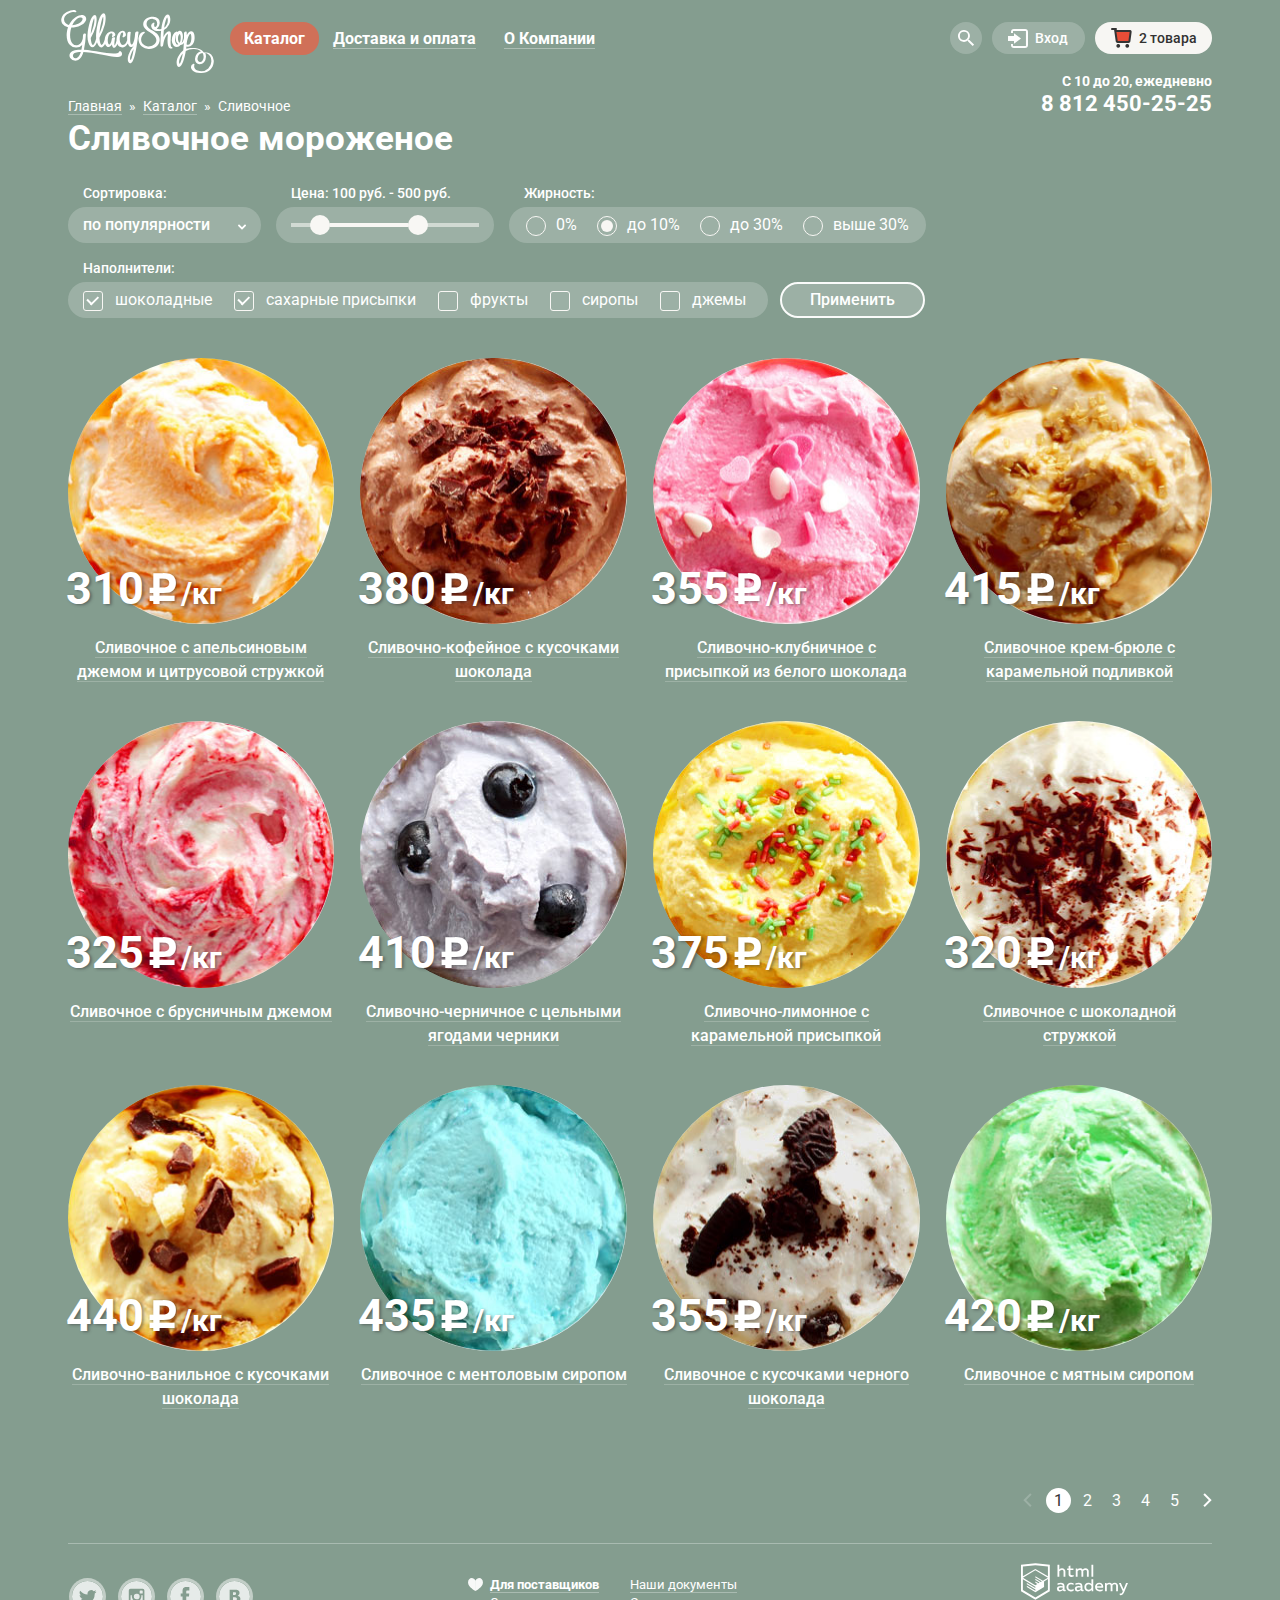
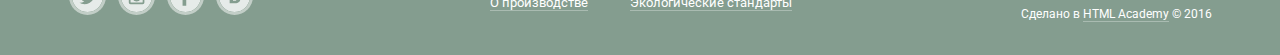
==== commit b724db36: "Правки" ====
--- a/catalog.html
+++ b/catalog.html
@@ -55,10 +55,10 @@
         </svg>
 
         <div class="site-wrapper">
-
+            
             <header class="innerpage-header">
-              <div class="container">
-                  <div class="row clearfix">
+                <div class="container">
+                    <div class="row clearfix">
                       <div class="navigation-block clearfix">
                           <a class="logo" href="index.html">
                               <img src="img/Logo.svg" width="153" height="63" alt="Gllacy-shop">
@@ -185,8 +185,8 @@
                   </div>
               </div>
           </header>
-
-          <main class="catalog-content">
+            
+            <main class="catalog-content">
               <div class="container">
                   <div class="row page-title">
                       <ul class="breadcrumbs">
@@ -273,7 +273,7 @@
                   <div class="row catalog">
                       <article class="ice-cream">
                           <div class="item-pic">
-                              <img src="img/1.png" width="30" height="30" alt="Сливочное мороженое">
+                              <img src="img/1.jpg" width="30" height="30" alt="Сливочное мороженое">
                               <ul class="item-price">
                                   <li class="price-value">310</li>
                                   <li class="currency"></li>
@@ -289,7 +289,7 @@
                       </article>
                       <article class="ice-cream">
                           <div class="item-pic">
-                            <img src="img/2.png" width="30" height="30" alt="Сливочное мороженое">
+                            <img src="img/2.jpg" width="30" height="30" alt="Сливочное мороженое">
                               <ul class="item-price">
                                   <li class="price-value">380</li>
                                   <li class="currency"></li>
@@ -305,7 +305,7 @@
                       </article>
                       <article class="ice-cream">
                           <div class="item-pic">
-                            <img src="img/3.png" width="267" height="267" alt="Сливочное мороженое">
+                            <img src="img/3.jpg" width="267" height="267" alt="Сливочное мороженое">
                               <ul class="item-price">
                                   <li class="price-value">355</li>
                                   <li class="currency"></li>
@@ -321,7 +321,7 @@
                       </article>
                       <article class="ice-cream">
                           <div class="item-pic">
-                            <img src="img/4.png" width="267" height="267" alt="Сливочное мороженое">
+                            <img src="img/4.jpg" width="267" height="267" alt="Сливочное мороженое">
                               <ul class="item-price">
                                   <li class="price-value">415</li>
                                   <li class="currency"></li>
@@ -338,7 +338,7 @@
 
                       <article class="ice-cream">
                           <div class="item-pic">
-                            <img src="img/5.png" width="267" height="267"  alt="Сливочное мороженое">
+                            <img src="img/5.jpg" width="267" height="267"  alt="Сливочное мороженое">
                               <ul class="item-price">
                                   <li class="price-value">325</li>
                                   <li class="currency"></li>
@@ -354,7 +354,7 @@
                       </article>
                       <article class="ice-cream">
                           <div class="item-pic">
-                            <img src="img/6.png" width="267" height="267"  alt="Сливочное мороженое">
+                            <img src="img/6.jpg" width="267" height="267"  alt="Сливочное мороженое">
                               <ul class="item-price">
                                   <li class="price-value">410</li>
                                   <li class="currency"></li>
@@ -370,7 +370,7 @@
                       </article>
                       <article class="ice-cream">
                           <div class="item-pic">
-                          <img src="img/7.png" width="267" height="267" alt="Сливочное мороженое">
+                          <img src="img/7.jpg" width="267" height="267" alt="Сливочное мороженое">
                               <ul class="item-price">
                                   <li class="price-value">375</li>
                                   <li class="currency"></li>
@@ -386,7 +386,7 @@
                       </article>
                       <article class="ice-cream">
                           <div class="item-pic">
-                          <img src="img/8.png" width="267" height="267" alt="Сливочное мороженое">
+                          <img src="img/8.jpg" width="267" height="267" alt="Сливочное мороженое">
                               <ul class="item-price">
                                   <li class="price-value">320</li>
                                   <li class="currency"></li>
@@ -403,7 +403,7 @@
 
                       <article class="ice-cream">
                           <div class="item-pic">
-                          <img src="img/9.png" width="267" height="267" alt="Сливочное мороженое">
+                          <img src="img/9.jpg" width="267" height="267" alt="Сливочное мороженое">
                               <ul class="item-price">
                                   <li class="price-value">440</li>
                                   <li class="currency"></li>
@@ -419,7 +419,7 @@
                       </article>
                       <article class="ice-cream">
                           <div class="item-pic">
-                          <img src="img/10.png" width="267" height="267" alt="Сливочное мороженое">
+                          <img src="img/10.jpg" width="267" height="267" alt="Сливочное мороженое">
                               <ul class="item-price">
                                   <li class="price-value">435</li>
                                   <li class="currency"></li>
@@ -435,7 +435,7 @@
                       </article>
                       <article class="ice-cream">
                           <div class="item-pic">
-                          <img src="img/11.png" width="267" height="267" alt="Сливочное мороженое">
+                          <img src="img/11.jpg" width="267" height="267" alt="Сливочное мороженое">
                               <ul class="item-price">
                                   <li class="price-value">355</li>
                                   <li class="currency"></li>
@@ -451,7 +451,7 @@
                       </article>
                       <article class="ice-cream">
                           <div class="item-pic">
-                          <img src="img/12.png" width="267" height="267" alt="Сливочное мороженое">
+                          <img src="img/12.jpg" width="267" height="267" alt="Сливочное мороженое">
                               <ul class="item-price">
                                   <li class="price-value">420</li>
                                   <li class="currency"></li>
@@ -494,8 +494,8 @@
                   </div>
               </div>
           </main>
-
-          <footer class="main-footer">
+            
+            <footer class="main-footer">
               <div class="container">
                   <div class="row footer-row clearfix">
 
@@ -548,7 +548,7 @@
                           <div class="dev-block">
                               <img class="html" src="img/logo-html.svg" width="107" height="37" alt="HTML Academy">
                               <br>
-                              <span>Сделано в <a class="usual" href="#">HTML Academy</a> 2016</span>
+                              <span>Сделано в <a class="usual" href="#">HTML Academy</a> © 2016</span>
                           </div>
                       </section>
                   </div>
--- a/css/style.css
+++ b/css/style.css
@@ -1 +1 @@
-body,html{margin:0 auto;font-size:16px;line-height:22px;font-weight:400;font-family:"Roboto","Arial",sans-serif;color:#fff;background-color:#849d8f}body>input[type=radio]{display:none}.site-wrapper{background-repeat:no-repeat;background-position:top center;-webkit-transition:background-image .5s ease,background-color .5s ease;transition:background-image .5s ease,background-color .5s ease}.site-wrapper:after,.site-wrapper:before{content:"";visibility:hidden;background-image:url(../img/ice-cream2.png)}.site-wrapper:after{background-image:url(../img/ice-cream3.png)}.container{max-width:1200px;min-width:900px;margin:0 auto}.row{margin-left:2.3%;margin-right:2.3%}.clearfix::after{content:"";display:table;clear:both}.homepage-header{margin-bottom:312px}.innerpage-header{margin-bottom:19px}.homepage-header .row,.innerpage-header .row{padding-top:10px}.navigation-block{float:left;width:585px}.user-block{position:relative;float:right;width:265px;padding-top:12px;font-size:0;text-align:right}.popup{display:none}.logo{display:block;float:left;width:154px;margin-left:-7px;margin-right:15px}.main-navigation{float:left;width:400px;padding-top:13px}.main-menu{margin-top:7px;padding:0;font-size:0;list-style:none}.site-section{position:relative;display:inline-block;vertical-align:top}.site-section>a{margin-left:14px;margin-right:14px;font-size:16px;line-height:18px;font-weight:700;color:#fff;text-decoration:none;border-bottom:1px solid #adbdb4}.site-section>a:active,.site-section>a:hover{color:#333;background-color:#f7f6f3}.site-section>a.active,.site-section>a:active,.site-section>a:hover{margin:0;padding:7px 14px;border:0;border-radius:16px}.site-section>a:active{box-shadow:inset 0 3px 7px 0 rgba(0,0,0,.35)}.site-section:hover .popup{display:block}.site-section>a.active{color:#fff;background-color:#d07058}.catalog-menu{position:absolute;top:30px;left:-6px;width:143px;margin:0;padding:0;list-style:none;box-shadow:0 20px 20px 0 rgba(0,0,0,.4);z-index:20}.catalog-menu::before{content:"";position:absolute;top:-15px;left:0;display:block;width:inherit;height:20px;background-color:transparent}.catalog-section{padding-top:4px;padding-bottom:0;font-weight:400;background-color:#f8f7f4}.catalog-section a{display:block;padding:6px 20px 6px 19px;font-size:14px;font-weight:400;line-height:16px;color:#323232;text-decoration:none;border-radius:inherit}.catalog-section:first-child a{margin-right:8px;margin-left:8px;padding:10px 13px 12px 12px;font-weight:700;border-bottom:1px solid #d1d0ce}.catalog-section:first-child{padding:0;border-top-left-radius:5px;border-top-right-radius:5px}.catalog-section:first-child:hover{background-color:#fbded7}.catalog-section:last-child{padding-bottom:3px;border-bottom-left-radius:5px;border-bottom-right-radius:5px}.catalog-section a:hover{background-color:#fbded7}.catalog-section a:active{background-color:#f6b5a5}.catalog-section>a.current{color:#fff;background-color:#d07058}.user-btn{position:relative;display:inline-block;vertical-align:middle;min-height:32px;margin-right:10px;font-size:0;line-height:32px;text-align:left;border-radius:16px}.search{width:32px;text-align:center}.login{min-width:93px}.cart{min-width:117px;margin-right:0}.user-link{display:block;width:inherit;border-radius:inherit;padding-left:16px;box-sizing:border-box;line-height:32px;color:#fff;background-color:rgba(255,255,255,.2);text-decoration:none;z-index:30}.user-link span{font-weight:500}.search .user-link{padding-left:0}.user-symbol{display:inline-block;vertical-align:middle;margin-right:7px;fill:#fefefe;fill-rule:evenodd}.search-symbol{width:16px;height:18px;margin-right:0}.login-symbol{width:20px;height:19px}.cart-symbol{width:21px;height:20px}.cart span,.login span{vertical-align:middle;font-size:14px}.active-link{padding-left:44px;background:url(../img/cart-full.png) no-repeat 16px center #f7f6f3}.active-link span,.custom-select:hover select,.enabled:hover span,.user-help a{color:#323232}.enabled:hover{background-color:#f8f7f4;z-index:30}.enabled:hover .user-symbol{fill:#373737}.user-btn:hover .popup{display:block}.contacts{position:absolute;font-size:14px;font-weight:700;right:0;top:46px;z-index:10}.contacts span{font-size:22px;line-height:24px}.cart-popup,.login-popup,.search-popup{position:absolute;top:37px;right:0;z-index:20}.cart-popup::before,.login-popup::before,.search-popup::before{content:"";position:absolute;top:-15px;right:0;left:0;display:block;height:20px}.user-form{padding-top:20px;padding-left:20px;padding-right:15px;box-sizing:border-box;text-align:left;background-color:#f8f7f4;border-radius:5px;box-shadow:0 20px 20px 0 rgba(0,0,0,.4)}.search-form{width:341px;padding-left:15px}.login-form{width:277px;padding-bottom:20px}.textfield-style{position:relative;font-weight:400}.field,.input-label{line-height:24px;color:#999}.input-label{position:absolute;top:10px;left:14px;font-weight:300;font-size:16px}.field{width:100%;height:44px;padding:9px 14px;box-sizing:border-box;margin-bottom:20px;font-size:14px;outline:none;border:1px solid #d3d3d2;border-radius:5px}.field:hover{padding:8px 13px;border:2px solid #c7c6c5}.field:valid{padding:9px 14px;font-size:16px;font-weight:700;color:#323232}.field:valid:hover{padding:8px 13px}.field:focus+.input-label,.field:valid+.input-label{top:-15px;-webkit-transition:.2s;transition:.2s;font-size:11px;line-height:13px;font-weight:500;color:#999}.field:focus{padding:8px 13px;border:2px solid #8fbdec}.field:focus+.input-label{color:#5b9ddf}.btn-container,.user-help{display:inline-block;vertical-align:middle}.btn-container{margin-right:20px}.user-help{font-size:13px;line-height:20px;font-weight:500}.user-help a:active,.user-help a:hover{color:#e84d37}.cart-popup{width:540px;padding:17px 11px 20px 15px;box-sizing:border-box;text-align:right;font-size:13px;line-height:16px;font-weight:400;color:#323232;background-color:#f8f7f4;box-shadow:0 20px 20px 0 rgba(0,0,0,.4);border-radius:5px}.cart-table{width:514px;text-align:left}.cart-table td{padding-top:10px;padding-bottom:24px;vertical-align:top;box-sizing:border-box}.cart-table .last-row{padding-bottom:14px}.btn-delete{position:relative;width:23px;padding-right:0}.cart-item-delete{position:absolute;top:11px;left:0;width:9px;height:11px;font-size:0;background-color:transparent;border:0;outline:0;cursor:pointer}.cart-item-delete::after,.cart-item-delete::before{content:"";position:absolute;top:5px;left:-2px;width:14px;height:1px;background-color:#353535}.cart-item-delete::before{-webkit-transform:rotate(45deg);transform:rotate(45deg)}.cart-item-delete::after{-webkit-transform:rotate(-45deg);transform:rotate(-45deg)}.cart-item-title{position:relative;width:282px;padding-left:47px}.cart-pic{position:absolute;top:2px;left:1px;width:32px;height:32px;overflow:hidden;border-radius:50%}.cart-pic img,.item-pic img{width:100%;height:auto}.cart-item-weight{width:135px;padding-top:5px;padding-left:14px}.cart-item-price{width:68px;padding-top:5px}.cart-item-weight span{color:#999}.cart-table .total{padding-top:15px;padding-bottom:11px;text-align:right;font-size:15px;line-height:18px;font-weight:700;border-top:1px solid #cacac7}.cart-popup .btn-container{margin-right:4px}.cart-popup .btn{padding-left:15px;padding-right:15px}.btn{display:inline-block;vertical-align:middle;height:45px;padding-left:23px;padding-right:22px;margin-top:0;font-size:18px;line-height:46px;font-weight:700;color:#fff;text-decoration:none;outline:none;border:0;border-radius:23px;background:-webkit-linear-gradient(bottom,#e74b36,#f26843);background:linear-gradient(to top,#e74b36,#f26843);box-shadow:0 2px 2px 0 rgba(172,16,0,.64)}.btn:hover{background:-webkit-linear-gradient(bottom,#ec6f5e,#f58669);background:linear-gradient(to top,#ec6f5e,#f58669);box-shadow:0 1px 2px 0 #ac1000}.btn:active{background:-webkit-linear-gradient(bottom,#e1613e,#d74531);background:linear-gradient(to top,#e1613e,#d74531);box-shadow:inset 0 2px 2px 0 #942718}.slider{position:relative;margin-bottom:41px;text-align:center;color:#fff}.slide{display:none}.slide-title{width:700px;margin:0 auto 34px;font-weight:800;font-size:60px;line-height:60.35px}.slide-btn{display:inline-block;vertical-align:top;padding:10px 45px;font-size:31px;line-height:40px;font-weight:600;color:#fff;text-decoration:none;text-shadow:0 2px 5px rgba(160,32,11,.76);background:#f26843;background:-webkit-linear-gradient(top,#f26843 0%,#e74a35 100%);background:linear-gradient(to bottom,#f26843 0%,#e74a35 100%);border-radius:100px;box-shadow:0 2px 2px rgba(172,16,0,.64)}.slide-btn:hover{background:-webkit-linear-gradient(top,#f58669 0%,#ec6f5e 100%);background:linear-gradient(to bottom,#f58669 0%,#ec6f5e 100%);box-shadow:0 2px 2px #ac1000}.slide-btn:active{background:-webkit-linear-gradient(top,#d84732 0%,#e1613e 100%);background:linear-gradient(to bottom,#d84732 0%,#e1613e 100%);box-shadow:inset 0 2px 2px #ac1000}.slider-controls{position:absolute;bottom:20px;left:0;z-index:20;font-size:0}.slider-controls label{display:inline-block;vertical-align:top;width:17px;height:17px;margin-right:8px;background-color:transparent;border:2px solid #fff;border-radius:50%;cursor:pointer}.slider-controls label:hover{background:rgba(255,255,255,.5)}.btn-1:checked~.site-wrapper .slide1,.btn-2:checked~.site-wrapper .slide2,.btn-3:checked~.site-wrapper .slide3{display:block}.btn-1:checked~.site-wrapper{background-color:#849d8f;background-image:url(../img/ice-cream1.png)}.btn-2:checked~.site-wrapper{background-color:#8996a6;background-image:url(../img/ice-cream2.png)}.btn-3:checked~.site-wrapper{background-color:#9d8b84;background-image:url(../img/ice-cream3.png)}.btn-1:checked~.site-wrapper label[for=btn-1],.btn-2:checked~.site-wrapper label[for=btn-2],.btn-3:checked~.site-wrapper label[for=btn-3]{background-color:#fff}.banner-row{margin-bottom:40px}.banner{position:relative;float:left;width:48.85%;min-height:230px;padding:16px 20px 20px 17px;margin-right:2.3%;box-sizing:border-box;border-radius:15px}.banner:nth-child(even){margin-right:0}.chocolate b,.raspberry b{font-size:35px;line-height:41px;font-weight:700}.chocolate p,.raspberry p{margin-top:15px;font-size:17px;line-height:22px;font-weight:700}.banner-btn{position:absolute;bottom:23px;right:21px}.raspberry{background-color:#b7001d;background-image:url(../img/raspberry-background.jpg)}.chocolate{background-color:#58331f;background-image:url(../img/chocolate-background.jpg)}.blog{min-height:220px;padding-top:22px;padding-left:19px;background-color:#fff;background-image:url(../img/strawberry-background.jpg)}.blog span,.blog-post{font-size:16px;line-height:22px;color:#323232}.blog-post{display:block;margin-top:5px;font-size:24px;line-height:30px;font-weight:700}.subscribe{min-height:220px;padding:5px;background-color:#92cdff;background-image:url(../img/post-background.jpg)}.subscribe-background{position:relative;min-height:210px;padding:12px 20px 20px;box-sizing:border-box;color:#5a5a5a;background-color:#f8f7f4;border-radius:inherit}.subscribe-form,.subscribe-form .textfield-style{display:-webkit-box;display:-ms-flexbox;display:flex}.subscribe-form{position:absolute;left:20px;right:20px;bottom:35px;box-sizing:border-box;font-size:0}.subscribe-form .textfield-style{-webkit-box-flex:1;-ms-flex-positive:1;flex-grow:1;margin-right:11px}.subscribe-form .field{margin-bottom:0}.subscribe-form .btn{height:42px;padding-left:16px;padding-right:16px;line-height:42px}.subscribe-form .btn-container{display:inline-block;vertical-align:top;margin-right:0}.catalog{font-size:0}.checkbox-label input[type=checkbox],.quick-view,.radio-label input[type=radio]{display:none}.ice-cream{position:relative;display:inline-block;vertical-align:top;width:23.275%;min-height:290px;margin-right:2.3%;margin-bottom:33px;text-align:center}.ice-cream:nth-child(4n){margin-right:0}.hit::after,.item-pic{border-radius:50%;z-index:0}.item-pic{margin-bottom:5px;position:relative}.hit::after{content:"";position:absolute;top:0;left:0;width:61px;height:61px;background-color:#fff;background:url(../img/hit.jpg) no-repeat center;overflow:hidden}.item-price{position:absolute;bottom:20px;left:0;padding:0;list-style:none;text-align:left}.item-price li{display:inline-block;vertical-align:baseline;margin-right:4px;font-weight:700;text-shadow:2px 1px 3px rgba(49,50,53,.5)}.price-value{margin-left:-2px;font-size:45px}.currency{width:29px;height:39px;background:url(../img/rub.svg) no-repeat 0 7px}.weight{font-size:30px}h3{display:inline;font-size:16px;line-height:15px;font-weight:500;color:#fff;border-bottom:1px solid #9db1a5}.ice-cream:hover h3{border:0}.ice-cream:hover .quick-view{display:block}.quick-view{position:absolute;top:-2%;left:-4.9%;height:102%;width:109.8%;padding-top:77px;background-color:rgba(255,255,255,.2);border-radius:5px;z-index:1}.quick-view-btn{position:relative;width:100%;height:100%}.quick-view-btn .btn{position:absolute;left:50%;bottom:6.8%;margin-left:-104px}.about-gllacy{padding:24px 25px 3px 19px;margin-bottom:39px;box-sizing:border-box;background-color:#f3e8d0;background-image:url(../img/waffle-pattern.jpg);border-radius:15px}.about-gllacy h1{margin:0 0 21px;font-size:24px;line-height:30px;color:#323232}.about-gllacy p{margin-top:0;margin-bottom:22px;font-size:16px;line-height:22px;color:#323232}.about-gllacy .feature{position:relative;float:left;width:48.85%;padding-left:55px;box-sizing:border-box}.about-gllacy .feature:nth-child(odd){margin-right:2.3%}.gllacy-symbol{position:absolute;top:-10px;left:0;width:48px;height:47px;fill:#323232;fill-rule:evenodd}.container-map{position:relative;height:430px;background-color:#ece5c8;background:url(../img/map.jpg) no-repeat center;background-size:cover}.container-map iframe,.info{position:absolute;width:100%}.container-map .container{position:relative}.info{top:62px;right:2.3%;width:262px;min-height:265px;padding:15px 15px 25px 25px;font-size:14px;line-height:20px;color:#323232;background-color:#fefefe;border-radius:15px}.location{margin-bottom:18px}.info p{margin-top:14px;margin-bottom:1px}.tel p{margin:0 0 4px}.info .address,.info .tel-number{margin:0;font-size:18px;line-height:24px;font-weight:700}.tel{margin-bottom:25px}.feedback-btn{padding-left:28px;padding-right:28px}.footer-row{padding-top:20px;padding-bottom:30px;font-size:13px;line-height:18px;border-top:1px solid #a9bbb1;overflow:hidden}.footer-social{width:25%}.footer-copyright,.footer-info,.footer-social{float:left;box-sizing:border-box}.footer-copyright{width:25%;text-align:right}.dev-block{display:inline-block;vertical-align:top;text-align:left}.footer-social{font-size:0;margin-top:13px}.footer-info{width:50%;font-size:0;text-align:center}.footer-info-list{display:inline-block;vertical-align:top;padding:0;margin-right:15px;list-style:none;text-align:left;font-size:13px;line-height:18px}.footer-info-link{position:relative;padding-left:16px}.marked a{font-weight:700}.footer-info-link .heart{position:absolute;top:2px;left:-6px;width:15px;height:13px;fill:#f7f8f8;fill-rule:evenodd}.social-btn{position:relative;display:inline-block;vertical-align:top;margin-right:12px}.social-btn:last-child{margin:0}.social-btn:active:after,.social-net{width:31px;height:31px;border-radius:50%}.social-net{display:inline-block;vertical-align:middle;fill:rgba(255,255,255,.8);fill-rule:evenodd;border:3px solid #c2cec7}.social-btn:active,.social-btn:hover{margin-right:10px}.social-btn:hover .social-net{fill:#fff;border:4px solid #dbe3de}.social-btn:active .social-net{fill:#e9e9e9;border:4px solid #d9e1dd}.social-btn:active:after{content:'';position:absolute;top:4px;left:4px;box-shadow:inset 0 3px 7px 0 rgba(0,0,0,.35)}.usual{color:#fff;text-decoration:none;border-bottom:1px solid #a9bbb1}.usual:active,.usual:hover{color:#ffbc9e;border-bottom:1px solid #a7a294}.page-title{margin-bottom:26px}.page-title h1{margin:-2px 0 0;font-size:35px;line-height:41px;font-weight:700}.breadcrumbs{margin-bottom:0;padding:0;font-size:0;list-style:none}.breadcrumbs a,.breadcrumbs li,.breadcrumbs span{display:inline-block;vertical-align:top;font-size:0}.breadcrumbs a,.breadcrumbs span{margin-right:7px;padding:0;font-size:14px;line-height:16px}.breadcrumbs span{border:0}.filters-block{margin-bottom:40px}.filters-block h2{margin-top:0;margin-left:15px;margin-bottom:6px;font-size:14px;line-height:16px;font-weight:500}.price,.sort{margin-right:15px}.sort{float:left;margin-bottom:17px;width:193px}.price{position:relative;width:218px}.fatness,.price{float:left;margin-bottom:17px}.filling{clear:both;width:870px;font-size:0}.custom-select{position:relative;width:193px;z-index:0;background:rgba(255,255,255,.2);border-radius:18px;overflow:hidden}.custom-select select{width:100%;height:36px;padding:6px 15px;box-sizing:border-box;font-size:14px;font-weight:500;color:#fff;background:0 0;-ms-appearance:none;-webkit-appearance:none;-moz-appearance:none;appearance:none;outline:none;border:0;border-radius:18px}.custom-select select::-ms-expand{display:none}.custom-select svg{position:absolute;right:15px;top:16px;z-index:-1;width:8px;height:8px;fill:#fff}.custom-select select option{color:#323232;font-weight:500}.custom-select:hover{background-color:#fff}.custom-select:hover svg{fill:#353535}.price-slider{position:relative;width:218px;height:36px;background-color:rgba(255,255,255,.2);border-radius:50px}.circle-1,.circle-2,.line-1,.line-2{position:absolute;top:16px;left:15px;width:188px;height:4px;background-color:#d1dad3}.circle-1,.circle-2,.line-2{left:54px;width:78px;background-color:#f8f7f4}.circle-1,.circle-2{top:8px;left:34px;width:20px;height:20px;border-radius:50%;cursor:pointer}.circle-2{left:132px}.circle-1:hover,.circle-2:hover{top:7px;left:33px;width:22px;height:22px}.circle-2:hover{left:131px}.filter-style,.filter-style label{display:inline-block;vertical-align:middle}.filter-style{height:36px;padding:7px 17px 8px;box-sizing:border-box;background-color:rgba(255,255,255,.2);border-radius:18px;font-size:0}.filling .filter-style{padding-left:15px;padding-right:15px}.filter-style label{margin-right:20px;font-size:16px;line-height:18px}.filter-style .radio-label:last-child{margin-right:0}.filter-style .checkbox-label{padding-left:32px;margin-right:22px}.filter-style .checkbox-label:last-child{margin-right:8px}.filling .filter-style{margin-right:13px}.checkbox-label,.radio-label{position:relative;padding-left:30px;cursor:pointer}.checkbox-indicator,.radio-indicator{position:absolute;top:0;left:0;width:20px;height:20px;box-sizing:border-box;background:0 0;border:1px solid #f8f7f4;border-radius:50%}.checkbox-indicator{border-radius:3px}.checkbox-label:hover .checkbox-indicator,.radio-label:hover .radio-indicator{border:2px solid #f8f7f4}input[type=radio]:checked+.radio-indicator::after{content:"";position:absolute;top:3px;left:3px;width:12px;height:12px;background-color:#f8f7f4;border-radius:50%}.radio-label:hover input[type=radio]:checked+.radio-indicator::after{top:2px;left:2px}input[type=checkbox]:disabled+.checkbox-indicator,input[type=radio]:disabled+.radio-indicator{border:1px solid #b2c1b7}input[type=checkbox]:checked:disabled+.checkbox-indicator:after,input[type=checkbox]:checked:disabled+.checkbox-indicator:before,input[type=radio]:checked:disabled+.radio-indicator::after{background-color:#b2c1b7}input[type=radio]:checked:disabled:hover+.radio-indicator::after{top:3px;left:3px}input[type=checkbox]:checked+.checkbox-indicator::after,input[type=checkbox]:checked+.checkbox-indicator::before{content:"";position:absolute;height:2px;background-color:#fff}input[type=checkbox]:checked+.checkbox-indicator::before{top:9px;left:2px;width:7px;-webkit-transform:rotate(45deg);transform:rotate(45deg)}input[type=checkbox]:checked+.checkbox-indicator::after{top:8px;left:5px;width:11px;-webkit-transform:rotate(-45deg);transform:rotate(-45deg)}.checkbox-label:hover input[type=checkbox]:checked+.checkbox-indicator::before{top:8px;left:1px}.checkbox-label:hover input[type=checkbox]:checked+.checkbox-indicator::after{top:7px;left:4px}input[type=checkbox]:checked:disabled:hover+.checkbox-indicator:before{top:9px;left:2px}input[type=checkbox]:checked:disabled:hover+.checkbox-indicator:after{top:8px;left:5px}.filling input[type=submit]{min-height:36px;padding:0 28px;box-sizing:border-box;font-size:16px;line-height:18px;font-weight:500;color:#fff;border:2px solid #fbfcfb;outline:0;background:rgba(255,255,255,.2);border-radius:18px;cursor:pointer}.filling input[type=submit]:hover{font-weight:400;color:#323232;background-color:#fbfcfb}.filling input[type=submit]:active{font-weight:medium;color:#323232;background-color:#eaeaea;box-shadow:inset 0 3px 7px 0 rgba(0,0,0,.35);border:0}.pagination{margin-top:37px;margin-bottom:28px;text-align:right}.pagination-list{display:inline-block;vertical-align:top;padding:0;font-size:0;list-style:none}.filling input[type=submit],.pagination-list li{display:inline-block;vertical-align:middle}.page{margin-left:4px}.pagination-list .page:first-child{margin-left:0}.page a{display:inline-block;vertical-align:middle;text-align:center;width:25px;font-size:16px;line-height:25px;border-radius:50%;color:#fff;text-decoration:none}.page a:hover{background-color:#9db1a5}.page a.current,.page a:active{color:#323232;background-color:#fff}.paginator-next a,.paginator-prev a{display:inline-block;vertical-align:middle;width:10px;height:14px;padding:8px 0;margin-right:10px;background:url(../img/pag1.png) no-repeat center}.paginator-next a{margin-left:15px;margin-right:0;background:url(../img/pag2.png) no-repeat center}.modal-content{position:fixed;display:none;top:50%;left:50%;margin-top:-221px;margin-left:-238px;width:477px;min-height:442px;padding:15px 25px 25px 24px;box-sizing:border-box;z-index:40;color:#323232;background-color:#f8f7f4;border-radius:10px}.modal-content-close{position:absolute;top:15px;right:15px;width:17px;height:17px;font-size:0;background-color:transparent;border:0;outline:0;cursor:pointer}.modal-content-close::after,.modal-content-close::before{content:"";position:absolute;top:8px;left:-2px;width:22px;height:2px;background-color:#000}.modal-content-close::before{-webkit-transform:rotate(45deg);transform:rotate(45deg)}.modal-content-close::after{-webkit-transform:rotate(-45deg);transform:rotate(-45deg)}.modal-content-form{margin-top:20px}.modal-content h3{font-size:24px;line-height:28px;color:#323232;border:0}.modal-content-form input[type=text]{width:267px}.modal-content-form textarea{width:100%;height:155px;margin-bottom:20px;resize:none;font-size:16px;line-height:18px}.modal-content-form .btn-container{display:block;width:138px;margin-left:auto;margin-right:0}.modal-overlay{position:fixed;top:0;left:0;width:100%;height:100%;z-index:30;display:none;background:rgba(0,0,0,.5)}.modal-content-show,.modal-overlay-show{display:block}+body,html{margin:0 auto;font-size:16px;line-height:22px;font-weight:400;font-family:"Roboto","Arial",sans-serif;color:#fff;background-color:#849d8f}body>input[type=radio]{display:none}.site-wrapper{background-repeat:no-repeat;background-position:top center;-webkit-transition:background-image .5s ease,background-color .5s ease;transition:background-image .5s ease,background-color .5s ease}.site-wrapper:after,.site-wrapper:before{content:"";visibility:hidden;background-image:url(../img/ice-cream2.png)}.site-wrapper:after{background-image:url(../img/ice-cream3.png)}.container{max-width:1200px;min-width:900px;margin:0 auto}.row{margin-left:2.3%;margin-right:2.3%}.clearfix::after{content:"";display:table;clear:both}.homepage-header{margin-bottom:312px}.innerpage-header{margin-bottom:19px}.homepage-header .row,.innerpage-header .row{padding-top:10px}.navigation-block{float:left;width:585px}.user-block{position:relative;float:right;width:265px;padding-top:12px;font-size:0;text-align:right}.popup{display:none}.logo{display:block;float:left;width:154px;margin-left:-7px;margin-right:15px}.main-navigation{float:left;width:400px;padding-top:13px}.main-menu{margin-top:7px;padding:0;font-size:0;list-style:none}.site-section{position:relative;display:inline-block;vertical-align:top}.site-section>a{margin-left:14px;margin-right:14px;font-size:16px;line-height:18px;font-weight:700;color:#fff;text-decoration:none;border-bottom:1px solid #adbdb4}.site-section>a:active,.site-section>a:hover{color:#333;background-color:#f7f6f3}.site-section>a.active,.site-section>a:active,.site-section>a:hover{margin:0;padding:7px 14px;border:0;border-radius:16px}.site-section>a:active{box-shadow:inset 0 3px 7px 0 rgba(0,0,0,.35)}.site-section:hover .popup{display:block}.site-section>a.active{color:#fff;background-color:#d07058}.catalog-menu{position:absolute;top:30px;left:-6px;width:143px;margin:0;padding:0;list-style:none;box-shadow:0 20px 20px 0 rgba(0,0,0,.4);z-index:20}.catalog-menu::before{content:"";position:absolute;top:-15px;left:0;display:block;width:inherit;height:20px;background-color:transparent}.catalog-section{padding-top:4px;padding-bottom:0;font-weight:400;background-color:#f8f7f4}.catalog-section a{display:block;padding:6px 20px 6px 19px;font-size:14px;font-weight:400;line-height:16px;color:#323232;text-decoration:none;border-radius:inherit}.catalog-section:first-child a{margin-right:8px;margin-left:8px;padding:10px 13px 12px 12px;font-weight:700;border-bottom:1px solid #d1d0ce}.catalog-section:first-child{padding:0;border-top-left-radius:5px;border-top-right-radius:5px}.catalog-section:first-child:hover{background-color:#fbded7}.catalog-section:last-child{padding-bottom:3px;border-bottom-left-radius:5px;border-bottom-right-radius:5px}.catalog-section a:hover{background-color:#fbded7}.catalog-section a:active{background-color:#f6b5a5}.catalog-section>a.current{color:#fff;background-color:#d07058}.user-btn{position:relative;display:inline-block;vertical-align:middle;min-height:32px;margin-right:10px;font-size:0;line-height:32px;text-align:left;border-radius:16px}.search{width:32px;text-align:center}.login{min-width:93px}.cart{min-width:117px;margin-right:0}.user-link{display:block;width:inherit;border-radius:inherit;padding-left:16px;box-sizing:border-box;line-height:32px;color:#fff;background-color:rgba(255,255,255,.2);text-decoration:none;z-index:30}.user-link span{font-weight:500}.search .user-link{padding-left:0}.user-symbol{display:inline-block;vertical-align:middle;margin-right:7px;fill:#fefefe;fill-rule:evenodd}.search-symbol{width:16px;height:18px;margin-right:0}.login-symbol{width:20px;height:19px}.cart-symbol{width:21px;height:20px}.cart span,.login span{vertical-align:middle;font-size:14px}.active-link{padding-left:44px;background:url(../img/cart-full.png) no-repeat 16px center #f7f6f3}.active-link span,.custom-select:hover select,.enabled:hover span,.user-help a{color:#323232}.enabled:hover{background-color:#f8f7f4;z-index:30}.enabled:hover .user-symbol{fill:#373737}.user-btn:hover .popup{display:block}.contacts{position:absolute;font-size:14px;font-weight:700;right:0;top:46px;z-index:10}.contacts span{font-size:22px;line-height:24px}.cart-popup,.login-popup,.search-popup{position:absolute;top:37px;right:0;z-index:20}.cart-popup::before,.login-popup::before,.search-popup::before{content:"";position:absolute;top:-15px;right:0;left:0;display:block;height:20px}.user-form{padding-top:20px;padding-left:20px;padding-right:15px;box-sizing:border-box;text-align:left;background-color:#f8f7f4;border-radius:5px;box-shadow:0 20px 20px 0 rgba(0,0,0,.4)}.search-form{width:341px;padding-left:15px}.login-form{width:277px;padding-bottom:20px}.textfield-style{position:relative;font-weight:400}.field,.input-label{line-height:24px;color:#999}.input-label{position:absolute;top:10px;left:14px;font-weight:300;font-size:16px}.field{width:100%;height:44px;padding:9px 14px;box-sizing:border-box;margin-bottom:20px;font-size:14px;outline:none;border:1px solid #d3d3d2;border-radius:5px}.field:hover{padding:8px 13px;border:2px solid #c7c6c5}.field:valid{padding:9px 14px;font-size:16px;font-weight:700;color:#323232}.field:valid:hover{padding:8px 13px}.field:focus+.input-label,.field:valid+.input-label{top:-15px;-webkit-transition:.2s;transition:.2s;font-size:11px;line-height:13px;font-weight:500;color:#999}.field:focus{padding:8px 13px;border:2px solid #8fbdec}.field:focus+.input-label{color:#5b9ddf}.btn-container,.user-help{display:inline-block;vertical-align:middle}.btn-container{margin-right:20px}.user-help{font-size:13px;line-height:20px;font-weight:500}.user-help a:active,.user-help a:hover{color:#e84d37}.cart-popup{width:540px;padding:17px 11px 20px 15px;box-sizing:border-box;text-align:right;font-size:13px;line-height:16px;font-weight:400;color:#323232;background-color:#f8f7f4;box-shadow:0 20px 20px 0 rgba(0,0,0,.4);border-radius:5px}.cart-table{width:514px;text-align:left}.cart-table td{padding-top:10px;padding-bottom:24px;vertical-align:top;box-sizing:border-box}.cart-table .last-row{padding-bottom:14px}.btn-delete{position:relative;width:23px;padding-right:0}.cart-item-delete{position:absolute;top:11px;left:0;width:9px;height:11px;font-size:0;background-color:transparent;border:0;outline:0;cursor:pointer}.cart-item-delete::after,.cart-item-delete::before{content:"";position:absolute;top:5px;left:-2px;width:14px;height:1px;background-color:#353535}.cart-item-delete::before{-webkit-transform:rotate(45deg);transform:rotate(45deg)}.cart-item-delete::after{-webkit-transform:rotate(-45deg);transform:rotate(-45deg)}.cart-item-title{position:relative;width:282px;padding-left:47px}.cart-pic{position:absolute;top:2px;left:1px;width:32px;height:32px;overflow:hidden;border-radius:50%}.cart-pic img{width:100%;height:auto}.cart-item-weight{width:135px;padding-top:5px;padding-left:14px}.cart-item-price{width:68px;padding-top:5px}.cart-item-weight span{color:#999}.cart-table .total{padding-top:15px;padding-bottom:11px;text-align:right;font-size:15px;line-height:18px;font-weight:700;border-top:1px solid #cacac7}.cart-popup .btn-container{margin-right:4px}.cart-popup .btn{padding-left:15px;padding-right:15px}.btn{display:inline-block;vertical-align:middle;height:45px;padding-left:23px;padding-right:22px;margin-top:0;font-size:18px;line-height:46px;font-weight:700;color:#fff;text-decoration:none;outline:none;border:0;border-radius:23px;background:-webkit-linear-gradient(bottom,#e74b36,#f26843);background:linear-gradient(to top,#e74b36,#f26843);box-shadow:0 2px 2px 0 rgba(172,16,0,.64)}.btn:hover{background:-webkit-linear-gradient(bottom,#ec6f5e,#f58669);background:linear-gradient(to top,#ec6f5e,#f58669);box-shadow:0 1px 2px 0 #ac1000}.btn:active{background:-webkit-linear-gradient(bottom,#e1613e,#d74531);background:linear-gradient(to top,#e1613e,#d74531);box-shadow:inset 0 2px 2px 0 #942718}.slider{position:relative;margin-bottom:41px;text-align:center;color:#fff}.slide{display:none}.slide-title{width:700px;margin:0 auto 34px;font-weight:800;font-size:60px;line-height:60.35px}.slide-btn{display:inline-block;vertical-align:top;padding:10px 45px;font-size:31px;line-height:40px;font-weight:600;color:#fff;text-decoration:none;text-shadow:0 2px 5px rgba(160,32,11,.76);background:#f26843;background:-webkit-linear-gradient(top,#f26843 0%,#e74a35 100%);background:linear-gradient(to bottom,#f26843 0%,#e74a35 100%);border-radius:100px;box-shadow:0 2px 2px rgba(172,16,0,.64)}.slide-btn:hover{background:-webkit-linear-gradient(top,#f58669 0%,#ec6f5e 100%);background:linear-gradient(to bottom,#f58669 0%,#ec6f5e 100%);box-shadow:0 2px 2px #ac1000}.slide-btn:active{background:-webkit-linear-gradient(top,#d84732 0%,#e1613e 100%);background:linear-gradient(to bottom,#d84732 0%,#e1613e 100%);box-shadow:inset 0 2px 2px #ac1000}.slider-controls{position:absolute;bottom:20px;left:0;z-index:20;font-size:0}.slider-controls label{display:inline-block;vertical-align:top;width:17px;height:17px;margin-right:8px;background-color:transparent;border:2px solid #fff;border-radius:50%;cursor:pointer}.slider-controls label:hover{background:rgba(255,255,255,.5)}.btn-1:checked~.site-wrapper .slide1,.btn-2:checked~.site-wrapper .slide2,.btn-3:checked~.site-wrapper .slide3{display:block}.btn-1:checked~.site-wrapper{background-color:#849d8f;background-image:url(../img/ice-cream1.png)}.btn-2:checked~.site-wrapper{background-color:#8996a6;background-image:url(../img/ice-cream2.png)}.btn-3:checked~.site-wrapper{background-color:#9d8b84;background-image:url(../img/ice-cream3.png)}.btn-1:checked~.site-wrapper label[for=btn-1],.btn-2:checked~.site-wrapper label[for=btn-2],.btn-3:checked~.site-wrapper label[for=btn-3]{background-color:#fff}.banner-row{margin-bottom:40px}.banner{position:relative;float:left;width:48.85%;min-height:230px;padding:16px 20px 20px 17px;margin-right:2.3%;box-sizing:border-box;border-radius:15px}.banner:nth-child(even){margin-right:0}.chocolate,.raspberry{padding-bottom:80px}.chocolate b,.raspberry b{font-size:35px;line-height:41px;font-weight:700}.chocolate p,.raspberry p{margin-top:15px;font-size:17px;line-height:22px;font-weight:700}.banner-btn{position:absolute;bottom:23px;right:21px}.raspberry{background-color:#b7001d;background-image:url(../img/raspberry-background.jpg)}.chocolate{background-color:#58331f;background-image:url(../img/chocolate-background.jpg)}.blog{min-height:220px;padding-top:22px;padding-left:19px;background-color:#fff;background-image:url(../img/strawberry-background.jpg)}.blog span,.blog-post{font-size:16px;line-height:22px;color:#323232}.blog-post{display:block;margin-top:5px;font-size:24px;line-height:30px;font-weight:700}.subscribe{min-height:220px;padding:5px;background-color:#92cdff;background-image:url(../img/post-background.jpg)}.subscribe-background{position:relative;min-height:210px;padding:12px 20px 90px;box-sizing:border-box;color:#5a5a5a;background-color:#f8f7f4;border-radius:inherit}.subscribe-form,.subscribe-form .textfield-style{display:-webkit-box;display:-ms-flexbox;display:flex}.subscribe-form{position:absolute;left:20px;right:20px;bottom:35px;box-sizing:border-box;font-size:0}.subscribe-form .textfield-style{-webkit-box-flex:1;-ms-flex-positive:1;flex-grow:1;margin-right:11px}.subscribe-form .field{margin-bottom:0}.subscribe-form .btn{height:42px;padding-left:19px;padding-right:19px;line-height:42px}.subscribe-form .btn-container{display:inline-block;vertical-align:top;margin-right:0}.catalog{font-size:0}.checkbox-label input[type=checkbox],.quick-view,.radio-label input[type=radio]{display:none}.ice-cream{position:relative;display:inline-block;vertical-align:top;width:23.275%;min-height:290px;margin-right:2.3%;margin-bottom:33px;text-align:center}.ice-cream:nth-child(4n){margin-right:0}.item-pic{position:relative;margin-bottom:5px;border-radius:50%;z-index:0}.hit::after,.item-pic img{width:100%;height:auto;border-radius:50%}.hit::after{content:"";position:absolute;top:0;left:0;width:61px;height:61px;background-color:#fff;background:url(../img/hit.jpg) no-repeat center;overflow:hidden;z-index:0}.item-price{position:absolute;bottom:20px;left:0;padding:0;list-style:none;text-align:left}.item-price li{display:inline-block;vertical-align:baseline;margin-right:4px;font-weight:700;text-shadow:2px 1px 3px rgba(49,50,53,.5)}.price-value{margin-left:-2px;font-size:45px}.currency{width:29px;height:39px;background:url(../img/rub.svg) no-repeat 0 7px}.weight{font-size:30px}h3{display:inline;font-size:16px;line-height:15px;font-weight:500;color:#fff;border-bottom:1px solid #9db1a5}.ice-cream:hover h3{border:0}.ice-cream:hover .quick-view{display:block}.quick-view{position:absolute;top:-2%;left:-4.9%;height:102%;width:109.8%;padding-top:77px;background-color:rgba(255,255,255,.2);border-radius:5px;z-index:1}.quick-view-btn{position:relative;width:100%;height:100%}.quick-view-btn .btn{position:absolute;left:50%;bottom:6.8%;margin-left:-104px}.about-gllacy{padding:24px 25px 3px 19px;margin-bottom:39px;box-sizing:border-box;background-color:#f3e8d0;background-image:url(../img/waffle-pattern.jpg);border-radius:15px}.about-gllacy h1{margin:0 0 21px;font-size:24px;line-height:30px;color:#323232}.about-gllacy p{margin-top:0;margin-bottom:22px;font-size:16px;line-height:22px;color:#323232}.about-gllacy .feature{position:relative;float:left;width:48.85%;padding-left:55px;box-sizing:border-box}.about-gllacy .feature:nth-child(odd){margin-right:2.3%}.gllacy-symbol{position:absolute;top:-10px;left:0;width:48px;height:47px;fill:#323232;fill-rule:evenodd}.container-map{height:430px;background-color:#ece5c8;background:url(../img/map.jpg) no-repeat center;background-size:cover}.container-map .map{z-index:10}.container-map,.container-map .container{position:relative}.info{position:absolute;top:62px;right:2.3%;width:262px;min-height:265px;padding:15px 15px 25px 25px;z-index:20;font-size:14px;line-height:20px;color:#323232;background-color:#fefefe;border-radius:15px}.location{margin-bottom:18px}.info p{margin-top:14px;margin-bottom:1px}.tel p{margin:0 0 4px}.info .address,.info .tel-number{margin:0;font-size:18px;line-height:24px;font-weight:700}.tel{margin-bottom:25px}.feedback-btn{padding-left:28px;padding-right:28px}.footer-row{padding-top:19px;padding-bottom:30px;font-size:13px;line-height:18px;border-top:1px solid #a9bbb1;overflow:hidden}.footer-social{width:25%}.footer-copyright,.footer-info,.footer-social{float:left;box-sizing:border-box}.footer-copyright{width:25%;text-align:right}.dev-block{display:inline-block;vertical-align:top;text-align:left;font-size:12px;line-height:18px}.footer-social{font-size:0;margin-top:18px}.footer-info{width:50%;font-size:0;text-align:center}.footer-info-list{display:inline-block;vertical-align:top;padding:0;margin-right:15px;list-style:none;text-align:left;font-size:13px;line-height:18px}.footer-info-link{position:relative;padding-left:16px}.marked a{font-weight:700}.footer-info-link .heart{position:absolute;top:2px;left:-6px;width:15px;height:13px;fill:#f7f8f8;fill-rule:evenodd}.social-btn{position:relative;display:inline-block;vertical-align:top;margin-left:4px;margin-right:14px}.social-btn:last-child{margin-right:0}.social-btn:active:after,.social-net{width:31px;height:31px;border-radius:50%}.social-net{display:inline-block;vertical-align:middle;fill:rgba(255,255,255,.8);fill-rule:evenodd;box-shadow:0 0 0 3px #c2cec7}.social-btn:hover .social-net{fill:#fff;box-shadow:0 0 0 4px #dbe3de}.social-btn:active .social-net{fill:#e9e9e9;box-shadow:0 0 0 4px #d9e1dd}.social-btn:active:after{content:'';position:absolute;top:0;left:0;box-shadow:inset 0 3px 7px 0 rgba(0,0,0,.35)}.usual{color:#fff;text-decoration:none;border-bottom:1px solid #a9bbb1}.usual:active,.usual:hover{color:#ffbc9e;border-bottom:1px solid #a7a294}.page-title{margin-bottom:26px}.page-title h1{margin:-2px 0 0;font-size:35px;line-height:41px;font-weight:700}.breadcrumbs{margin-bottom:0;padding:0;font-size:0;list-style:none}.breadcrumbs a,.breadcrumbs li,.breadcrumbs span{display:inline-block;vertical-align:top;font-size:0}.breadcrumbs a,.breadcrumbs span{margin-right:7px;padding:0;font-size:14px;line-height:16px}.breadcrumbs span{border:0}.filters-block{margin-bottom:40px}.filters-block h2{margin-top:0;margin-left:15px;margin-bottom:6px;font-size:14px;line-height:16px;font-weight:500}.price,.sort{margin-right:15px}.sort{float:left;margin-bottom:17px;width:193px}.price{position:relative;width:218px}.fatness,.price{float:left;margin-bottom:17px}.filling{clear:both;width:870px;font-size:0}.custom-select{position:relative;width:193px;z-index:0;background:rgba(255,255,255,.2);border-radius:18px;overflow:hidden}.custom-select select{width:100%;height:36px;padding:6px 15px;box-sizing:border-box;font-size:16px;font-weight:500;color:#fff;background:0 0;-ms-appearance:none;-webkit-appearance:none;-moz-appearance:none;appearance:none;outline:none;border:0;border-radius:18px}.custom-select select::-ms-expand{display:none}.custom-select svg{position:absolute;right:15px;top:16px;z-index:-1;width:8px;height:8px;fill:#fff}.custom-select select option{color:#323232;font-weight:500}.custom-select:hover{background-color:#fff}.custom-select:hover svg{fill:#353535}.price-slider{position:relative;width:218px;height:36px;background-color:rgba(255,255,255,.2);border-radius:50px}.circle-1,.circle-2,.line-1,.line-2{position:absolute;top:16px;left:15px;width:188px;height:4px;background-color:#d1dad3}.circle-1,.circle-2,.line-2{left:54px;width:78px;background-color:#f8f7f4}.circle-1,.circle-2{top:8px;left:34px;width:20px;height:20px;border-radius:50%;cursor:pointer}.circle-2{left:132px}.circle-1:hover,.circle-2:hover{top:7px;left:33px;width:22px;height:22px}.circle-2:hover{left:131px}.filter-style,.filter-style label{display:inline-block;vertical-align:middle}.filter-style{height:36px;padding:7px 17px 8px;box-sizing:border-box;background-color:rgba(255,255,255,.2);border-radius:18px;font-size:0}.filling .filter-style{padding-left:15px;padding-right:14px}.filter-style label{margin-right:20px;font-size:16px;line-height:18px}.filter-style .radio-label:last-child{margin-right:0}.filter-style .checkbox-label{padding-left:32px;margin-right:22px}.filter-style .checkbox-label:last-child{margin-right:8px}.filling .filter-style{margin-right:12px}.checkbox-label,.radio-label{position:relative;padding-left:30px;cursor:pointer}.checkbox-indicator,.radio-indicator{position:absolute;top:0;left:0;width:20px;height:20px;box-sizing:border-box;background:0 0;border:1px solid #f8f7f4;border-radius:50%}.checkbox-indicator{border-radius:3px}.checkbox-label:hover .checkbox-indicator,.radio-label:hover .radio-indicator{border:2px solid #f8f7f4}input[type=radio]:checked+.radio-indicator::after{content:"";position:absolute;top:3px;left:3px;width:12px;height:12px;background-color:#f8f7f4;border-radius:50%}.radio-label:hover input[type=radio]:checked+.radio-indicator::after{top:2px;left:2px}input[type=checkbox]:disabled+.checkbox-indicator,input[type=radio]:disabled+.radio-indicator{border:1px solid #b2c1b7}input[type=checkbox]:checked:disabled+.checkbox-indicator:after,input[type=checkbox]:checked:disabled+.checkbox-indicator:before,input[type=radio]:checked:disabled+.radio-indicator::after{background-color:#b2c1b7}input[type=radio]:checked:disabled:hover+.radio-indicator::after{top:3px;left:3px}input[type=checkbox]:checked+.checkbox-indicator::after,input[type=checkbox]:checked+.checkbox-indicator::before{content:"";position:absolute;height:2px;background-color:#fff}input[type=checkbox]:checked+.checkbox-indicator::before{top:9px;left:2px;width:7px;-webkit-transform:rotate(45deg);transform:rotate(45deg)}input[type=checkbox]:checked+.checkbox-indicator::after{top:8px;left:5px;width:11px;-webkit-transform:rotate(-45deg);transform:rotate(-45deg)}.checkbox-label:hover input[type=checkbox]:checked+.checkbox-indicator::before{top:8px;left:1px}.checkbox-label:hover input[type=checkbox]:checked+.checkbox-indicator::after{top:7px;left:4px}input[type=checkbox]:checked:disabled:hover+.checkbox-indicator:before{top:9px;left:2px}input[type=checkbox]:checked:disabled:hover+.checkbox-indicator:after{top:8px;left:5px}.filling input[type=submit]{min-height:36px;padding:0 28px;box-sizing:border-box;font-size:16px;line-height:18px;font-weight:500;color:#fff;border:2px solid #fbfcfb;outline:0;background:rgba(255,255,255,.2);border-radius:18px;cursor:pointer}.filling input[type=submit]:hover{font-weight:400;color:#323232;background-color:#fbfcfb}.filling input[type=submit]:active{font-weight:medium;color:#323232;background-color:#eaeaea;box-shadow:inset 0 3px 7px 0 rgba(0,0,0,.35);border:0}.pagination{margin-top:37px;margin-bottom:28px;text-align:right}.pagination-list{display:inline-block;vertical-align:top;padding:0;font-size:0;list-style:none}.filling input[type=submit],.pagination-list li{display:inline-block;vertical-align:middle}.page{margin-left:4px}.pagination-list .page:first-child{margin-left:0}.page a{display:inline-block;vertical-align:middle;text-align:center;width:25px;font-size:16px;line-height:25px;border-radius:50%;color:#fff;text-decoration:none}.page a:hover{background-color:#9db1a5}.page a.current,.page a:active{color:#323232;background-color:#fff}.paginator-next a,.paginator-prev a{display:inline-block;vertical-align:middle;width:10px;height:14px;padding:8px 0;margin-right:10px;background:url(../img/pag1.png) no-repeat center}.paginator-next a{margin-left:15px;margin-right:0;background:url(../img/pag2.png) no-repeat center}.modal-content{position:fixed;display:none;top:50%;left:50%;margin-top:-221px;margin-left:-238px;width:477px;min-height:442px;padding:15px 25px 25px 24px;box-sizing:border-box;z-index:40;color:#323232;background-color:#f8f7f4;border-radius:10px}.modal-content-close{position:absolute;top:15px;right:15px;width:17px;height:17px;font-size:0;background-color:transparent;border:0;outline:0;cursor:pointer}.modal-content-close::after,.modal-content-close::before{content:"";position:absolute;top:8px;left:-2px;width:22px;height:2px;background-color:#000}.modal-content-close::before{-webkit-transform:rotate(45deg);transform:rotate(45deg)}.modal-content-close::after{-webkit-transform:rotate(-45deg);transform:rotate(-45deg)}.modal-content-form{margin-top:20px}.modal-content h3{font-size:24px;line-height:28px;color:#323232;border:0}.modal-content-form input[type=text]{width:267px}.modal-content-form textarea{width:100%;height:155px;margin-bottom:20px;resize:none;font-size:16px;line-height:18px}.modal-content-form .btn-container{display:block;width:138px;margin-left:auto;margin-right:0}.modal-overlay{position:fixed;top:0;left:0;width:100%;height:100%;z-index:30;display:none;background:rgba(0,0,0,.5)}@keyframes bounce{0%{transform:translateY(-2000px)}30%{transform:translateY(30px)}70%{transform:translateY(-10px)}to{transform:translateY(0)}}.form-error{animation:shake .6s}.modal-content-show{display:block;animation:bounce .6s;animation-fill-mode:backwards}@keyframes opacity{0%{background:rgba(0,0,0,0)}to{background:rgba(0,0,0,.5)}}.modal-overlay-show{display:block;animation:opacity .3s}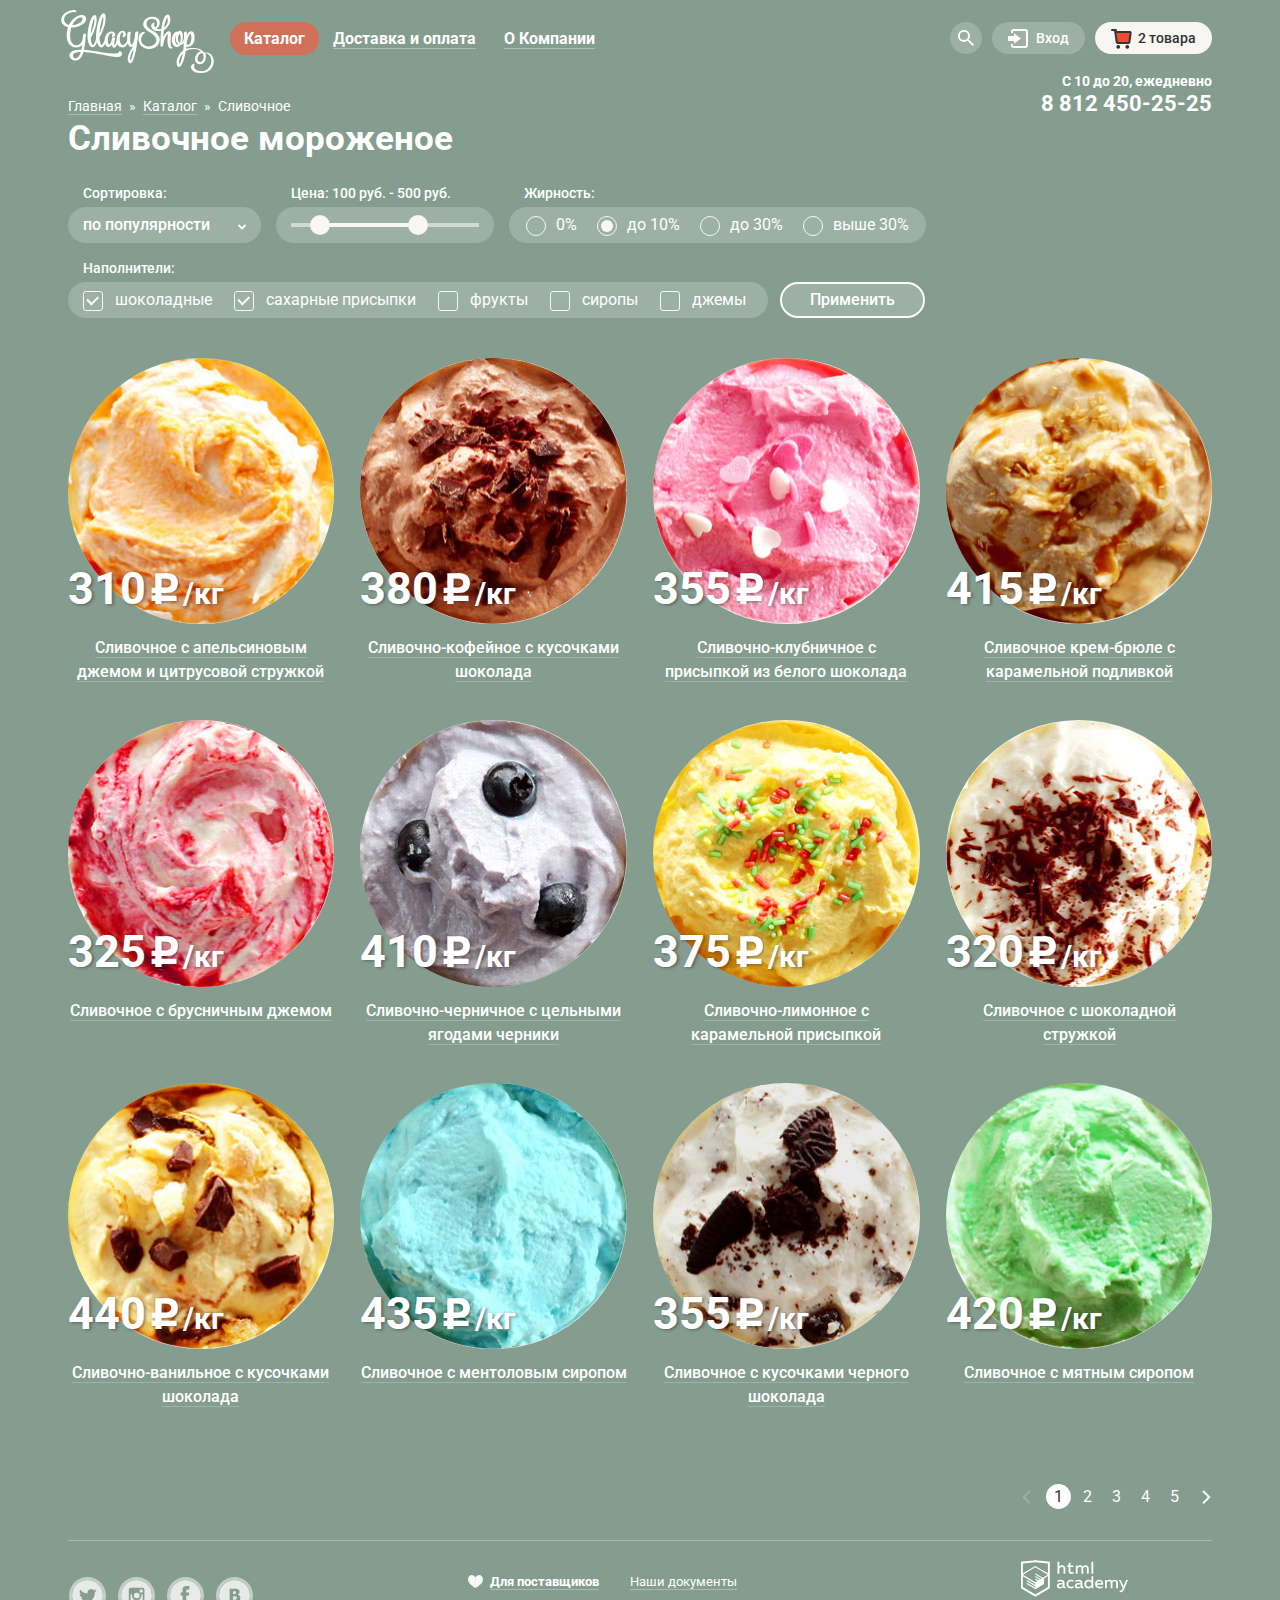
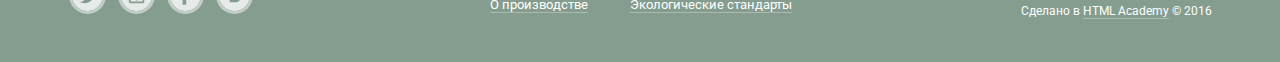
==== commit f4d20730: "Спрайт" ====
--- a/catalog.html
+++ b/catalog.html
@@ -147,11 +147,11 @@
                                   <table class="cart-table">
                                       <tr>
                                           <td class="btn-delete">
-                                              <button class="cart-item-delete" type="button" title="Закрыть">Удалить</button>
+                                              <button class="cart-item-delete" type="button" title="Удалить">Удалить</button>
                                           </td>
                                           <td class="cart-item-title">
                                               <div class="cart-pic">
-                                                  <img src="img/1.png" width="267" height="267" alt="">
+                                                  <img src="img/1.jpg" width="267" height="267" alt="">
                                               </div>
                                               Пломбир с апельсиновым джемом</td>
                                           <td class="cart-item-weight">1,5 кг х <span>200 руб.</span></td>
@@ -159,11 +159,11 @@
                                       </tr>
                                       <tr>
                                           <td class="btn-delete">
-                                              <button class="cart-item-delete" type="button" title="Закрыть">Удалить</button>
+                                              <button class="cart-item-delete" type="button" title="Удалить">Удалить</button>
                                           </td>
                                           <td  class="cart-item-title last-row">
                                               <div class="cart-pic">
-                                                  <img src="img/3.png" width="267" height="267" alt="">
+                                                  <img src="img/3.jpg" width="267" height="267" alt="">
                                               </div>
                                               Клубничный пломбир с присыпкой из белого шоколада</td>
                                           <td  class="cart-item-weight last-row">1,5 кг х <span>300 руб.</span></td>
--- a/css/style.css
+++ b/css/style.css
@@ -1 +1 @@
-body,html{margin:0 auto;font-size:16px;line-height:22px;font-weight:400;font-family:"Roboto","Arial",sans-serif;color:#fff;background-color:#849d8f}body>input[type=radio]{display:none}.site-wrapper{background-repeat:no-repeat;background-position:top center;-webkit-transition:background-image .5s ease,background-color .5s ease;transition:background-image .5s ease,background-color .5s ease}.site-wrapper:after,.site-wrapper:before{content:"";visibility:hidden;background-image:url(../img/ice-cream2.png)}.site-wrapper:after{background-image:url(../img/ice-cream3.png)}.container{max-width:1200px;min-width:900px;margin:0 auto}.row{margin-left:2.3%;margin-right:2.3%}.clearfix::after{content:"";display:table;clear:both}.homepage-header{margin-bottom:312px}.innerpage-header{margin-bottom:19px}.homepage-header .row,.innerpage-header .row{padding-top:10px}.navigation-block{float:left;width:585px}.user-block{position:relative;float:right;width:265px;padding-top:12px;font-size:0;text-align:right}.popup{display:none}.logo{display:block;float:left;width:154px;margin-left:-7px;margin-right:15px}.main-navigation{float:left;width:400px;padding-top:13px}.main-menu{margin-top:7px;padding:0;font-size:0;list-style:none}.site-section{position:relative;display:inline-block;vertical-align:top}.site-section>a{margin-left:14px;margin-right:14px;font-size:16px;line-height:18px;font-weight:700;color:#fff;text-decoration:none;border-bottom:1px solid #adbdb4}.site-section>a:active,.site-section>a:hover{color:#333;background-color:#f7f6f3}.site-section>a.active,.site-section>a:active,.site-section>a:hover{margin:0;padding:7px 14px;border:0;border-radius:16px}.site-section>a:active{box-shadow:inset 0 3px 7px 0 rgba(0,0,0,.35)}.site-section:hover .popup{display:block}.site-section>a.active{color:#fff;background-color:#d07058}.catalog-menu{position:absolute;top:30px;left:-6px;width:143px;margin:0;padding:0;list-style:none;box-shadow:0 20px 20px 0 rgba(0,0,0,.4);z-index:20}.catalog-menu::before{content:"";position:absolute;top:-15px;left:0;display:block;width:inherit;height:20px;background-color:transparent}.catalog-section{padding-top:4px;padding-bottom:0;font-weight:400;background-color:#f8f7f4}.catalog-section a{display:block;padding:6px 20px 6px 19px;font-size:14px;font-weight:400;line-height:16px;color:#323232;text-decoration:none;border-radius:inherit}.catalog-section:first-child a{margin-right:8px;margin-left:8px;padding:10px 13px 12px 12px;font-weight:700;border-bottom:1px solid #d1d0ce}.catalog-section:first-child{padding:0;border-top-left-radius:5px;border-top-right-radius:5px}.catalog-section:first-child:hover{background-color:#fbded7}.catalog-section:last-child{padding-bottom:3px;border-bottom-left-radius:5px;border-bottom-right-radius:5px}.catalog-section a:hover{background-color:#fbded7}.catalog-section a:active{background-color:#f6b5a5}.catalog-section>a.current{color:#fff;background-color:#d07058}.user-btn{position:relative;display:inline-block;vertical-align:middle;min-height:32px;margin-right:10px;font-size:0;line-height:32px;text-align:left;border-radius:16px}.search{width:32px;text-align:center}.login{min-width:93px}.cart{min-width:117px;margin-right:0}.user-link{display:block;width:inherit;border-radius:inherit;padding-left:16px;box-sizing:border-box;line-height:32px;color:#fff;background-color:rgba(255,255,255,.2);text-decoration:none;z-index:30}.user-link span{font-weight:500}.search .user-link{padding-left:0}.user-symbol{display:inline-block;vertical-align:middle;margin-right:7px;fill:#fefefe;fill-rule:evenodd}.search-symbol{width:16px;height:18px;margin-right:0}.login-symbol{width:20px;height:19px}.cart-symbol{width:21px;height:20px}.cart span,.login span{vertical-align:middle;font-size:14px}.active-link{padding-left:44px;background:url(../img/cart-full.png) no-repeat 16px center #f7f6f3}.active-link span,.custom-select:hover select,.enabled:hover span,.user-help a{color:#323232}.enabled:hover{background-color:#f8f7f4;z-index:30}.enabled:hover .user-symbol{fill:#373737}.user-btn:hover .popup{display:block}.contacts{position:absolute;font-size:14px;font-weight:700;right:0;top:46px;z-index:10}.contacts span{font-size:22px;line-height:24px}.cart-popup,.login-popup,.search-popup{position:absolute;top:37px;right:0;z-index:20}.cart-popup::before,.login-popup::before,.search-popup::before{content:"";position:absolute;top:-15px;right:0;left:0;display:block;height:20px}.user-form{padding-top:20px;padding-left:20px;padding-right:15px;box-sizing:border-box;text-align:left;background-color:#f8f7f4;border-radius:5px;box-shadow:0 20px 20px 0 rgba(0,0,0,.4)}.search-form{width:341px;padding-left:15px}.login-form{width:277px;padding-bottom:20px}.textfield-style{position:relative;font-weight:400}.field,.input-label{line-height:24px;color:#999}.input-label{position:absolute;top:10px;left:14px;font-weight:300;font-size:16px}.field{width:100%;height:44px;padding:9px 14px;box-sizing:border-box;margin-bottom:20px;font-size:14px;outline:none;border:1px solid #d3d3d2;border-radius:5px}.field:hover{padding:8px 13px;border:2px solid #c7c6c5}.field:valid{padding:9px 14px;font-size:16px;font-weight:700;color:#323232}.field:valid:hover{padding:8px 13px}.field:focus+.input-label,.field:valid+.input-label{top:-15px;-webkit-transition:.2s;transition:.2s;font-size:11px;line-height:13px;font-weight:500;color:#999}.field:focus{padding:8px 13px;border:2px solid #8fbdec}.field:focus+.input-label{color:#5b9ddf}.btn-container,.user-help{display:inline-block;vertical-align:middle}.btn-container{margin-right:20px}.user-help{font-size:13px;line-height:20px;font-weight:500}.user-help a:active,.user-help a:hover{color:#e84d37}.cart-popup{width:540px;padding:17px 11px 20px 15px;box-sizing:border-box;text-align:right;font-size:13px;line-height:16px;font-weight:400;color:#323232;background-color:#f8f7f4;box-shadow:0 20px 20px 0 rgba(0,0,0,.4);border-radius:5px}.cart-table{width:514px;text-align:left}.cart-table td{padding-top:10px;padding-bottom:24px;vertical-align:top;box-sizing:border-box}.cart-table .last-row{padding-bottom:14px}.btn-delete{position:relative;width:23px;padding-right:0}.cart-item-delete{position:absolute;top:11px;left:0;width:9px;height:11px;font-size:0;background-color:transparent;border:0;outline:0;cursor:pointer}.cart-item-delete::after,.cart-item-delete::before{content:"";position:absolute;top:5px;left:-2px;width:14px;height:1px;background-color:#353535}.cart-item-delete::before{-webkit-transform:rotate(45deg);transform:rotate(45deg)}.cart-item-delete::after{-webkit-transform:rotate(-45deg);transform:rotate(-45deg)}.cart-item-title{position:relative;width:282px;padding-left:47px}.cart-pic{position:absolute;top:2px;left:1px;width:32px;height:32px;overflow:hidden;border-radius:50%}.cart-pic img{width:100%;height:auto}.cart-item-weight{width:135px;padding-top:5px;padding-left:14px}.cart-item-price{width:68px;padding-top:5px}.cart-item-weight span{color:#999}.cart-table .total{padding-top:15px;padding-bottom:11px;text-align:right;font-size:15px;line-height:18px;font-weight:700;border-top:1px solid #cacac7}.cart-popup .btn-container{margin-right:4px}.cart-popup .btn{padding-left:15px;padding-right:15px}.btn{display:inline-block;vertical-align:middle;height:45px;padding-left:23px;padding-right:22px;margin-top:0;font-size:18px;line-height:46px;font-weight:700;color:#fff;text-decoration:none;outline:none;border:0;border-radius:23px;background:-webkit-linear-gradient(bottom,#e74b36,#f26843);background:linear-gradient(to top,#e74b36,#f26843);box-shadow:0 2px 2px 0 rgba(172,16,0,.64)}.btn:hover{background:-webkit-linear-gradient(bottom,#ec6f5e,#f58669);background:linear-gradient(to top,#ec6f5e,#f58669);box-shadow:0 1px 2px 0 #ac1000}.btn:active{background:-webkit-linear-gradient(bottom,#e1613e,#d74531);background:linear-gradient(to top,#e1613e,#d74531);box-shadow:inset 0 2px 2px 0 #942718}.slider{position:relative;margin-bottom:41px;text-align:center;color:#fff}.slide{display:none}.slide-title{width:700px;margin:0 auto 34px;font-weight:800;font-size:60px;line-height:60.35px}.slide-btn{display:inline-block;vertical-align:top;padding:10px 45px;font-size:31px;line-height:40px;font-weight:600;color:#fff;text-decoration:none;text-shadow:0 2px 5px rgba(160,32,11,.76);background:#f26843;background:-webkit-linear-gradient(top,#f26843 0%,#e74a35 100%);background:linear-gradient(to bottom,#f26843 0%,#e74a35 100%);border-radius:100px;box-shadow:0 2px 2px rgba(172,16,0,.64)}.slide-btn:hover{background:-webkit-linear-gradient(top,#f58669 0%,#ec6f5e 100%);background:linear-gradient(to bottom,#f58669 0%,#ec6f5e 100%);box-shadow:0 2px 2px #ac1000}.slide-btn:active{background:-webkit-linear-gradient(top,#d84732 0%,#e1613e 100%);background:linear-gradient(to bottom,#d84732 0%,#e1613e 100%);box-shadow:inset 0 2px 2px #ac1000}.slider-controls{position:absolute;bottom:20px;left:0;z-index:20;font-size:0}.slider-controls label{display:inline-block;vertical-align:top;width:17px;height:17px;margin-right:8px;background-color:transparent;border:2px solid #fff;border-radius:50%;cursor:pointer}.slider-controls label:hover{background:rgba(255,255,255,.5)}.btn-1:checked~.site-wrapper .slide1,.btn-2:checked~.site-wrapper .slide2,.btn-3:checked~.site-wrapper .slide3{display:block}.btn-1:checked~.site-wrapper{background-color:#849d8f;background-image:url(../img/ice-cream1.png)}.btn-2:checked~.site-wrapper{background-color:#8996a6;background-image:url(../img/ice-cream2.png)}.btn-3:checked~.site-wrapper{background-color:#9d8b84;background-image:url(../img/ice-cream3.png)}.btn-1:checked~.site-wrapper label[for=btn-1],.btn-2:checked~.site-wrapper label[for=btn-2],.btn-3:checked~.site-wrapper label[for=btn-3]{background-color:#fff}.banner-row{margin-bottom:40px}.banner{position:relative;float:left;width:48.85%;min-height:230px;padding:16px 20px 20px 17px;margin-right:2.3%;box-sizing:border-box;border-radius:15px}.banner:nth-child(even){margin-right:0}.chocolate,.raspberry{padding-bottom:80px}.chocolate b,.raspberry b{font-size:35px;line-height:41px;font-weight:700}.chocolate p,.raspberry p{margin-top:15px;font-size:17px;line-height:22px;font-weight:700}.banner-btn{position:absolute;bottom:23px;right:21px}.raspberry{background-color:#b7001d;background-image:url(../img/raspberry-background.jpg)}.chocolate{background-color:#58331f;background-image:url(../img/chocolate-background.jpg)}.blog{min-height:220px;padding-top:22px;padding-left:19px;background-color:#fff;background-image:url(../img/strawberry-background.jpg)}.blog span,.blog-post{font-size:16px;line-height:22px;color:#323232}.blog-post{display:block;margin-top:5px;font-size:24px;line-height:30px;font-weight:700}.subscribe{min-height:220px;padding:5px;background-color:#92cdff;background-image:url(../img/post-background.jpg)}.subscribe-background{position:relative;min-height:210px;padding:12px 20px 90px;box-sizing:border-box;color:#5a5a5a;background-color:#f8f7f4;border-radius:inherit}.subscribe-form,.subscribe-form .textfield-style{display:-webkit-box;display:-ms-flexbox;display:flex}.subscribe-form{position:absolute;left:20px;right:20px;bottom:35px;box-sizing:border-box;font-size:0}.subscribe-form .textfield-style{-webkit-box-flex:1;-ms-flex-positive:1;flex-grow:1;margin-right:11px}.subscribe-form .field{margin-bottom:0}.subscribe-form .btn{height:42px;padding-left:19px;padding-right:19px;line-height:42px}.subscribe-form .btn-container{display:inline-block;vertical-align:top;margin-right:0}.catalog{font-size:0}.checkbox-label input[type=checkbox],.quick-view,.radio-label input[type=radio]{display:none}.ice-cream{position:relative;display:inline-block;vertical-align:top;width:23.275%;min-height:290px;margin-right:2.3%;margin-bottom:33px;text-align:center}.ice-cream:nth-child(4n){margin-right:0}.item-pic{position:relative;margin-bottom:5px;border-radius:50%;z-index:0}.hit::after,.item-pic img{width:100%;height:auto;border-radius:50%}.hit::after{content:"";position:absolute;top:0;left:0;width:61px;height:61px;background-color:#fff;background:url(../img/hit.jpg) no-repeat center;overflow:hidden;z-index:0}.item-price{position:absolute;bottom:20px;left:0;padding:0;list-style:none;text-align:left}.item-price li{display:inline-block;vertical-align:baseline;margin-right:4px;font-weight:700;text-shadow:2px 1px 3px rgba(49,50,53,.5)}.price-value{margin-left:-2px;font-size:45px}.currency{width:29px;height:39px;background:url(../img/rub.svg) no-repeat 0 7px}.weight{font-size:30px}h3{display:inline;font-size:16px;line-height:15px;font-weight:500;color:#fff;border-bottom:1px solid #9db1a5}.ice-cream:hover h3{border:0}.ice-cream:hover .quick-view{display:block}.quick-view{position:absolute;top:-2%;left:-4.9%;height:102%;width:109.8%;padding-top:77px;background-color:rgba(255,255,255,.2);border-radius:5px;z-index:1}.quick-view-btn{position:relative;width:100%;height:100%}.quick-view-btn .btn{position:absolute;left:50%;bottom:6.8%;margin-left:-104px}.about-gllacy{padding:24px 25px 3px 19px;margin-bottom:39px;box-sizing:border-box;background-color:#f3e8d0;background-image:url(../img/waffle-pattern.jpg);border-radius:15px}.about-gllacy h1{margin:0 0 21px;font-size:24px;line-height:30px;color:#323232}.about-gllacy p{margin-top:0;margin-bottom:22px;font-size:16px;line-height:22px;color:#323232}.about-gllacy .feature{position:relative;float:left;width:48.85%;padding-left:55px;box-sizing:border-box}.about-gllacy .feature:nth-child(odd){margin-right:2.3%}.gllacy-symbol{position:absolute;top:-10px;left:0;width:48px;height:47px;fill:#323232;fill-rule:evenodd}.container-map{height:430px;background-color:#ece5c8;background:url(../img/map.jpg) no-repeat center;background-size:cover}.container-map .map{z-index:10}.container-map,.container-map .container{position:relative}.info{position:absolute;top:62px;right:2.3%;width:262px;min-height:265px;padding:15px 15px 25px 25px;z-index:20;font-size:14px;line-height:20px;color:#323232;background-color:#fefefe;border-radius:15px}.location{margin-bottom:18px}.info p{margin-top:14px;margin-bottom:1px}.tel p{margin:0 0 4px}.info .address,.info .tel-number{margin:0;font-size:18px;line-height:24px;font-weight:700}.tel{margin-bottom:25px}.feedback-btn{padding-left:28px;padding-right:28px}.footer-row{padding-top:19px;padding-bottom:30px;font-size:13px;line-height:18px;border-top:1px solid #a9bbb1;overflow:hidden}.footer-social{width:25%}.footer-copyright,.footer-info,.footer-social{float:left;box-sizing:border-box}.footer-copyright{width:25%;text-align:right}.dev-block{display:inline-block;vertical-align:top;text-align:left;font-size:12px;line-height:18px}.footer-social{font-size:0;margin-top:18px}.footer-info{width:50%;font-size:0;text-align:center}.footer-info-list{display:inline-block;vertical-align:top;padding:0;margin-right:15px;list-style:none;text-align:left;font-size:13px;line-height:18px}.footer-info-link{position:relative;padding-left:16px}.marked a{font-weight:700}.footer-info-link .heart{position:absolute;top:2px;left:-6px;width:15px;height:13px;fill:#f7f8f8;fill-rule:evenodd}.social-btn{position:relative;display:inline-block;vertical-align:top;margin-left:4px;margin-right:14px}.social-btn:last-child{margin-right:0}.social-btn:active:after,.social-net{width:31px;height:31px;border-radius:50%}.social-net{display:inline-block;vertical-align:middle;fill:rgba(255,255,255,.8);fill-rule:evenodd;box-shadow:0 0 0 3px #c2cec7}.social-btn:hover .social-net{fill:#fff;box-shadow:0 0 0 4px #dbe3de}.social-btn:active .social-net{fill:#e9e9e9;box-shadow:0 0 0 4px #d9e1dd}.social-btn:active:after{content:'';position:absolute;top:0;left:0;box-shadow:inset 0 3px 7px 0 rgba(0,0,0,.35)}.usual{color:#fff;text-decoration:none;border-bottom:1px solid #a9bbb1}.usual:active,.usual:hover{color:#ffbc9e;border-bottom:1px solid #a7a294}.page-title{margin-bottom:26px}.page-title h1{margin:-2px 0 0;font-size:35px;line-height:41px;font-weight:700}.breadcrumbs{margin-bottom:0;padding:0;font-size:0;list-style:none}.breadcrumbs a,.breadcrumbs li,.breadcrumbs span{display:inline-block;vertical-align:top;font-size:0}.breadcrumbs a,.breadcrumbs span{margin-right:7px;padding:0;font-size:14px;line-height:16px}.breadcrumbs span{border:0}.filters-block{margin-bottom:40px}.filters-block h2{margin-top:0;margin-left:15px;margin-bottom:6px;font-size:14px;line-height:16px;font-weight:500}.price,.sort{margin-right:15px}.sort{float:left;margin-bottom:17px;width:193px}.price{position:relative;width:218px}.fatness,.price{float:left;margin-bottom:17px}.filling{clear:both;width:870px;font-size:0}.custom-select{position:relative;width:193px;z-index:0;background:rgba(255,255,255,.2);border-radius:18px;overflow:hidden}.custom-select select{width:100%;height:36px;padding:6px 15px;box-sizing:border-box;font-size:16px;font-weight:500;color:#fff;background:0 0;-ms-appearance:none;-webkit-appearance:none;-moz-appearance:none;appearance:none;outline:none;border:0;border-radius:18px}.custom-select select::-ms-expand{display:none}.custom-select svg{position:absolute;right:15px;top:16px;z-index:-1;width:8px;height:8px;fill:#fff}.custom-select select option{color:#323232;font-weight:500}.custom-select:hover{background-color:#fff}.custom-select:hover svg{fill:#353535}.price-slider{position:relative;width:218px;height:36px;background-color:rgba(255,255,255,.2);border-radius:50px}.circle-1,.circle-2,.line-1,.line-2{position:absolute;top:16px;left:15px;width:188px;height:4px;background-color:#d1dad3}.circle-1,.circle-2,.line-2{left:54px;width:78px;background-color:#f8f7f4}.circle-1,.circle-2{top:8px;left:34px;width:20px;height:20px;border-radius:50%;cursor:pointer}.circle-2{left:132px}.circle-1:hover,.circle-2:hover{top:7px;left:33px;width:22px;height:22px}.circle-2:hover{left:131px}.filter-style,.filter-style label{display:inline-block;vertical-align:middle}.filter-style{height:36px;padding:7px 17px 8px;box-sizing:border-box;background-color:rgba(255,255,255,.2);border-radius:18px;font-size:0}.filling .filter-style{padding-left:15px;padding-right:14px}.filter-style label{margin-right:20px;font-size:16px;line-height:18px}.filter-style .radio-label:last-child{margin-right:0}.filter-style .checkbox-label{padding-left:32px;margin-right:22px}.filter-style .checkbox-label:last-child{margin-right:8px}.filling .filter-style{margin-right:12px}.checkbox-label,.radio-label{position:relative;padding-left:30px;cursor:pointer}.checkbox-indicator,.radio-indicator{position:absolute;top:0;left:0;width:20px;height:20px;box-sizing:border-box;background:0 0;border:1px solid #f8f7f4;border-radius:50%}.checkbox-indicator{border-radius:3px}.checkbox-label:hover .checkbox-indicator,.radio-label:hover .radio-indicator{border:2px solid #f8f7f4}input[type=radio]:checked+.radio-indicator::after{content:"";position:absolute;top:3px;left:3px;width:12px;height:12px;background-color:#f8f7f4;border-radius:50%}.radio-label:hover input[type=radio]:checked+.radio-indicator::after{top:2px;left:2px}input[type=checkbox]:disabled+.checkbox-indicator,input[type=radio]:disabled+.radio-indicator{border:1px solid #b2c1b7}input[type=checkbox]:checked:disabled+.checkbox-indicator:after,input[type=checkbox]:checked:disabled+.checkbox-indicator:before,input[type=radio]:checked:disabled+.radio-indicator::after{background-color:#b2c1b7}input[type=radio]:checked:disabled:hover+.radio-indicator::after{top:3px;left:3px}input[type=checkbox]:checked+.checkbox-indicator::after,input[type=checkbox]:checked+.checkbox-indicator::before{content:"";position:absolute;height:2px;background-color:#fff}input[type=checkbox]:checked+.checkbox-indicator::before{top:9px;left:2px;width:7px;-webkit-transform:rotate(45deg);transform:rotate(45deg)}input[type=checkbox]:checked+.checkbox-indicator::after{top:8px;left:5px;width:11px;-webkit-transform:rotate(-45deg);transform:rotate(-45deg)}.checkbox-label:hover input[type=checkbox]:checked+.checkbox-indicator::before{top:8px;left:1px}.checkbox-label:hover input[type=checkbox]:checked+.checkbox-indicator::after{top:7px;left:4px}input[type=checkbox]:checked:disabled:hover+.checkbox-indicator:before{top:9px;left:2px}input[type=checkbox]:checked:disabled:hover+.checkbox-indicator:after{top:8px;left:5px}.filling input[type=submit]{min-height:36px;padding:0 28px;box-sizing:border-box;font-size:16px;line-height:18px;font-weight:500;color:#fff;border:2px solid #fbfcfb;outline:0;background:rgba(255,255,255,.2);border-radius:18px;cursor:pointer}.filling input[type=submit]:hover{font-weight:400;color:#323232;background-color:#fbfcfb}.filling input[type=submit]:active{font-weight:medium;color:#323232;background-color:#eaeaea;box-shadow:inset 0 3px 7px 0 rgba(0,0,0,.35);border:0}.pagination{margin-top:37px;margin-bottom:28px;text-align:right}.pagination-list{display:inline-block;vertical-align:top;padding:0;font-size:0;list-style:none}.filling input[type=submit],.pagination-list li{display:inline-block;vertical-align:middle}.page{margin-left:4px}.pagination-list .page:first-child{margin-left:0}.page a{display:inline-block;vertical-align:middle;text-align:center;width:25px;font-size:16px;line-height:25px;border-radius:50%;color:#fff;text-decoration:none}.page a:hover{background-color:#9db1a5}.page a.current,.page a:active{color:#323232;background-color:#fff}.paginator-next a,.paginator-prev a{display:inline-block;vertical-align:middle;width:10px;height:14px;padding:8px 0;margin-right:10px;background:url(../img/pag1.png) no-repeat center}.paginator-next a{margin-left:15px;margin-right:0;background:url(../img/pag2.png) no-repeat center}.modal-content{position:fixed;display:none;top:50%;left:50%;margin-top:-221px;margin-left:-238px;width:477px;min-height:442px;padding:15px 25px 25px 24px;box-sizing:border-box;z-index:40;color:#323232;background-color:#f8f7f4;border-radius:10px}.modal-content-close{position:absolute;top:15px;right:15px;width:17px;height:17px;font-size:0;background-color:transparent;border:0;outline:0;cursor:pointer}.modal-content-close::after,.modal-content-close::before{content:"";position:absolute;top:8px;left:-2px;width:22px;height:2px;background-color:#000}.modal-content-close::before{-webkit-transform:rotate(45deg);transform:rotate(45deg)}.modal-content-close::after{-webkit-transform:rotate(-45deg);transform:rotate(-45deg)}.modal-content-form{margin-top:20px}.modal-content h3{font-size:24px;line-height:28px;color:#323232;border:0}.modal-content-form input[type=text]{width:267px}.modal-content-form textarea{width:100%;height:155px;margin-bottom:20px;resize:none;font-size:16px;line-height:18px}.modal-content-form .btn-container{display:block;width:138px;margin-left:auto;margin-right:0}.modal-overlay{position:fixed;top:0;left:0;width:100%;height:100%;z-index:30;display:none;background:rgba(0,0,0,.5)}@keyframes bounce{0%{transform:translateY(-2000px)}30%{transform:translateY(30px)}70%{transform:translateY(-10px)}to{transform:translateY(0)}}.form-error{animation:shake .6s}.modal-content-show{display:block;animation:bounce .6s;animation-fill-mode:backwards}@keyframes opacity{0%{background:rgba(0,0,0,0)}to{background:rgba(0,0,0,.5)}}.modal-overlay-show{display:block;animation:opacity .3s}+body,html{margin:0 auto;font-size:16px;line-height:22px;font-weight:400;font-family:"Roboto","Arial",sans-serif;color:#fff;background-color:#849d8f}body>input[type=radio]{display:none}.sprite{background-image:url(../img/spritesheet.png);background-repeat:no-repeat;display:block}.sprite-cart-full{width:21px;height:20px;background-position:-5px -5px}.sprite-hit{width:61px;height:61px;background-position:-5px -35px}.sprite-pag1,.sprite-pag2{width:9px;height:14px;background-position:-5px -106px}.sprite-pag2{background-position:-5px -130px}.site-wrapper{background-repeat:no-repeat;background-position:top center;-webkit-transition:background-image .5s ease,background-color .5s ease;transition:background-image .5s ease,background-color .5s ease}.site-wrapper:after,.site-wrapper:before{content:"";visibility:hidden;background-image:url(../img/ice-cream2.png)}.site-wrapper:after{background-image:url(../img/ice-cream3.png)}.container{max-width:1200px;min-width:900px;margin:0 auto}.row{margin-left:2.3%;margin-right:2.3%}.clearfix::after{content:"";display:table;clear:both}.homepage-header{margin-bottom:312px}.innerpage-header{margin-bottom:19px}.homepage-header .row,.innerpage-header .row{padding-top:10px}.navigation-block{float:left;width:585px}.user-block{position:relative;float:right;width:265px;padding-top:12px;font-size:0;text-align:right}.popup{display:none}.logo{display:block;float:left;width:154px;margin-left:-7px;margin-right:15px}.main-navigation{float:left;width:400px;padding-top:13px}.main-menu{margin-top:7px;padding:0;font-size:0;list-style:none}.site-section{position:relative;display:inline-block;vertical-align:top}.site-section>a{margin-left:14px;margin-right:14px;font-size:16px;line-height:18px;font-weight:700;color:#fff;text-decoration:none;border-bottom:1px solid #adbdb4}.site-section>a:active,.site-section>a:hover{color:#333;background-color:#f7f6f3}.site-section>a.active,.site-section>a:active,.site-section>a:hover{margin:0;padding:7px 14px;border:0;border-radius:16px}.site-section>a:active{box-shadow:inset 0 3px 7px 0 rgba(0,0,0,.35)}.site-section:hover .popup{display:block}.site-section>a.active{color:#fff;background-color:#d07058}.catalog-menu{position:absolute;top:30px;left:-6px;width:143px;margin:0;padding:0;list-style:none;box-shadow:0 20px 20px 0 rgba(0,0,0,.4);z-index:20}.catalog-menu::before{content:"";position:absolute;top:-15px;left:0;display:block;width:inherit;height:20px;background-color:transparent}.catalog-section{padding-top:4px;padding-bottom:0;font-weight:400;background-color:#f8f7f4}.catalog-section a{display:block;padding:6px 20px 6px 19px;font-size:14px;font-weight:400;line-height:16px;color:#323232;text-decoration:none;border-radius:inherit}.catalog-section:first-child a{margin-right:8px;margin-left:8px;padding:10px 13px 12px 12px;font-weight:700;border-bottom:1px solid #d1d0ce}.catalog-section:first-child{padding:0;border-top-left-radius:5px;border-top-right-radius:5px}.catalog-section:first-child:hover{background-color:#fbded7}.catalog-section:last-child{padding-bottom:3px;border-bottom-left-radius:5px;border-bottom-right-radius:5px}.catalog-section a:hover{background-color:#fbded7}.catalog-section a:active{background-color:#f6b5a5}.catalog-section>a.current{color:#fff;background-color:#d07058}.user-btn{position:relative;display:inline-block;vertical-align:middle;min-height:32px;margin-right:10px;font-size:0;line-height:32px;text-align:left;border-radius:16px}.search{width:32px;text-align:center}.login{min-width:93px}.cart{min-width:117px;margin-right:0}.user-link{display:block;width:inherit;border-radius:inherit;padding-left:16px;box-sizing:border-box;line-height:32px;color:#fff;background-color:rgba(255,255,255,.2);text-decoration:none;z-index:30}.user-link span{font-weight:500}.search .user-link{padding-left:0}.user-symbol{display:inline-block;vertical-align:middle;margin-right:8px;fill:#fefefe;fill-rule:evenodd}.search-symbol{width:16px;height:18px;margin-right:0}.login-symbol{width:20px;height:19px}.active-link::before,.cart-symbol{width:21px;height:20px}.cart span,.login span{vertical-align:middle;font-size:14px}.active-link{padding-left:43px;background-color:#f7f6f3}.active-link::before{content:"";position:absolute;left:16px;top:7px;background:url(../img/spritesheet.png) -5px -5px no-repeat}.active-link span,.custom-select:hover select,.enabled:hover span,.user-help a{color:#323232}.enabled:hover{background-color:#f8f7f4;z-index:30}.enabled:hover .user-symbol{fill:#373737}.user-btn:hover .popup{display:block}.contacts{position:absolute;font-size:14px;font-weight:700;right:0;top:46px;z-index:10}.contacts span{font-size:22px;line-height:24px}.cart-popup,.login-popup,.search-popup{position:absolute;top:37px;right:0;z-index:20}.cart-popup::before,.login-popup::before,.search-popup::before{content:"";position:absolute;top:-15px;right:0;left:0;display:block;height:20px}.user-form{padding-top:20px;padding-left:20px;padding-right:15px;box-sizing:border-box;text-align:left;background-color:#f8f7f4;border-radius:5px;box-shadow:0 20px 20px 0 rgba(0,0,0,.4)}.search-form{width:341px;padding-left:15px}.login-form{width:277px;padding-bottom:20px}.textfield-style{position:relative;font-weight:400}.field,.input-label{line-height:24px;color:#999}.input-label{position:absolute;top:10px;left:14px;font-weight:300;font-size:16px}.field{width:100%;height:44px;padding:9px 14px;box-sizing:border-box;margin-bottom:20px;font-size:14px;outline:none;border:1px solid #d3d3d2;border-radius:5px}.field:hover{padding:8px 13px;border:2px solid #c7c6c5}.field:valid{padding:9px 14px;font-size:16px;font-weight:700;color:#323232}.field:valid:hover{padding:8px 13px}.field:focus+.input-label,.field:valid+.input-label{top:-15px;-webkit-transition:.2s;transition:.2s;font-size:11px;line-height:13px;font-weight:500;color:#999}.field:focus{padding:8px 13px;border:2px solid #8fbdec}.field:focus+.input-label{color:#5b9ddf}.btn-container,.user-help{display:inline-block;vertical-align:middle}.btn-container{margin-right:20px}.user-help{font-size:13px;line-height:20px;font-weight:500}.user-help a:active,.user-help a:hover{color:#e84d37}.cart-popup{width:540px;padding:17px 11px 20px 15px;box-sizing:border-box;text-align:right;font-size:13px;line-height:16px;font-weight:400;color:#323232;background-color:#f8f7f4;box-shadow:0 20px 20px 0 rgba(0,0,0,.4);border-radius:5px}.cart-table{width:514px;text-align:left}.cart-table td{padding-top:10px;padding-bottom:24px;vertical-align:top;box-sizing:border-box}.cart-table .last-row{padding-bottom:14px}.btn-delete{position:relative;width:23px;padding-right:0}.cart-item-delete{position:absolute;top:11px;left:0;width:9px;height:11px;font-size:0;background-color:transparent;border:0;outline:0;cursor:pointer}.cart-item-delete::after,.cart-item-delete::before{content:"";position:absolute;top:5px;left:-2px;width:14px;height:1px;background-color:#353535}.cart-item-delete::before{-webkit-transform:rotate(45deg);transform:rotate(45deg)}.cart-item-delete::after{-webkit-transform:rotate(-45deg);transform:rotate(-45deg)}.cart-item-title{position:relative;width:282px;padding-left:47px}.cart-pic{position:absolute;top:2px;left:1px;width:32px;height:32px;overflow:hidden;border-radius:50%}.cart-pic img{width:100%;height:auto}.cart-item-weight{width:135px;padding-top:5px;padding-left:14px}.cart-item-price{width:68px;padding-top:5px}.cart-item-weight span{color:#999}.cart-table .total{padding-top:15px;padding-bottom:11px;text-align:right;font-size:15px;line-height:18px;font-weight:700;border-top:1px solid #cacac7}.cart-popup .btn-container{margin-right:4px}.cart-popup .btn{padding-left:15px;padding-right:15px}.btn{display:inline-block;vertical-align:middle;height:45px;padding-left:23px;padding-right:22px;margin-top:0;font-size:18px;line-height:46px;font-weight:700;color:#fff;text-decoration:none;outline:none;border:0;border-radius:23px;background:-webkit-linear-gradient(bottom,#e74b36,#f26843);background:linear-gradient(to top,#e74b36,#f26843);box-shadow:0 2px 2px 0 rgba(172,16,0,.64)}.btn:hover{background:-webkit-linear-gradient(bottom,#ec6f5e,#f58669);background:linear-gradient(to top,#ec6f5e,#f58669);box-shadow:0 1px 2px 0 #ac1000}.btn:active{background:-webkit-linear-gradient(bottom,#e1613e,#d74531);background:linear-gradient(to top,#e1613e,#d74531);box-shadow:inset 0 2px 2px 0 #942718}.slider{position:relative;margin-bottom:41px;text-align:center;color:#fff}.slide{display:none}.slide-title{width:700px;margin:0 auto 34px;font-weight:800;font-size:60px;line-height:60.35px}.slide-btn{display:inline-block;vertical-align:top;padding:10px 45px;font-size:31px;line-height:40px;font-weight:600;color:#fff;text-decoration:none;text-shadow:0 2px 5px rgba(160,32,11,.76);background:#f26843;background:-webkit-linear-gradient(top,#f26843 0%,#e74a35 100%);background:linear-gradient(to bottom,#f26843 0%,#e74a35 100%);border-radius:100px;box-shadow:0 2px 2px rgba(172,16,0,.64)}.slide-btn:hover{background:-webkit-linear-gradient(top,#f58669 0%,#ec6f5e 100%);background:linear-gradient(to bottom,#f58669 0%,#ec6f5e 100%);box-shadow:0 2px 2px #ac1000}.slide-btn:active{background:-webkit-linear-gradient(top,#d84732 0%,#e1613e 100%);background:linear-gradient(to bottom,#d84732 0%,#e1613e 100%);box-shadow:inset 0 2px 2px #ac1000}.slider-controls{position:absolute;bottom:20px;left:0;z-index:20;font-size:0}.slider-controls label{display:inline-block;vertical-align:top;width:17px;height:17px;margin-right:8px;background-color:transparent;border:2px solid #fff;border-radius:50%;cursor:pointer}.slider-controls label:hover{background:rgba(255,255,255,.5)}.btn-1:checked~.site-wrapper .slide1,.btn-2:checked~.site-wrapper .slide2,.btn-3:checked~.site-wrapper .slide3{display:block}.btn-1:checked~.site-wrapper{background-color:#849d8f;background-image:url(../img/ice-cream1.png)}.btn-2:checked~.site-wrapper{background-color:#8996a6;background-image:url(../img/ice-cream2.png)}.btn-3:checked~.site-wrapper{background-color:#9d8b84;background-image:url(../img/ice-cream3.png)}.btn-1:checked~.site-wrapper label[for=btn-1],.btn-2:checked~.site-wrapper label[for=btn-2],.btn-3:checked~.site-wrapper label[for=btn-3]{background-color:#fff}.banner-row{margin-bottom:41px}.banner{position:relative;float:left;width:48.85%;min-height:230px;padding:16px 20px 20px 17px;margin-right:2.3%;box-sizing:border-box;border-radius:15px}.banner:nth-child(even){margin-right:0}.chocolate,.raspberry{padding-bottom:80px}.chocolate b,.raspberry b{font-size:35px;line-height:41px;font-weight:700}.chocolate p,.raspberry p{margin-top:15px;margin-bottom:0;font-size:17px;line-height:22px;font-weight:700}.banner-btn{position:absolute;bottom:23px;right:21px}.raspberry{background-color:#b7001d;background:url(../img/raspberry-background.jpg)}.chocolate{background-color:#58331f;background-image:url(../img/chocolate-background.jpg)}.blog{min-height:220px;padding-top:22px;padding-left:19px;background-color:#fff;background-image:url(../img/strawberry-background.jpg)}.blog span,.blog-post{font-size:16px;line-height:22px;color:#323232}.blog-post{display:block;margin-top:5px;font-size:24px;line-height:30px;font-weight:700}.subscribe{min-height:220px;padding:5px;background-color:#92cdff;background-image:url(../img/post-background.jpg)}.subscribe-background{position:relative;min-height:210px;padding:12px 20px 90px;box-sizing:border-box;color:#5a5a5a;background-color:#f8f7f4;border-radius:inherit}.subscribe-form,.subscribe-form .textfield-style{display:-webkit-box;display:-ms-flexbox;display:flex}.subscribe-form{position:absolute;left:20px;right:20px;bottom:35px;box-sizing:border-box;font-size:0}.subscribe-form .textfield-style{-webkit-box-flex:1;-ms-flex-positive:1;flex-grow:1;margin-right:11px}.subscribe-background p,.subscribe-form .field{margin-bottom:0}.subscribe-form .btn{height:42px;padding-left:19px;padding-right:19px;line-height:42px}.subscribe-form .btn-container{display:inline-block;vertical-align:top;margin-right:0}.catalog{font-size:0}.checkbox-label input[type=checkbox],.quick-view,.radio-label input[type=radio]{display:none}.ice-cream{position:relative;display:inline-block;vertical-align:top;width:23.275%;min-height:290px;margin-right:2.3%;margin-bottom:32px;text-align:center}.ice-cream:nth-child(4n){margin-right:0}.item-pic{position:relative;margin-bottom:5px;border-radius:50%;z-index:0}.hit::after,.item-pic img{width:100%;height:auto;border-radius:50%}.hit::after{content:"";position:absolute;top:0;left:0;width:61px;height:61px;background-color:#fff;background:url(../img/spritesheet.png) -5px -35px no-repeat;overflow:hidden;z-index:0}.item-price{position:absolute;bottom:20px;left:0;padding:0;list-style:none;text-align:left}.item-price li{display:inline-block;vertical-align:baseline;margin-right:4px;font-weight:700;text-shadow:2px 1px 3px rgba(49,50,53,.5)}.price-value{font-size:45px}.currency{width:29px;height:39px;background:url(../img/rub.svg) no-repeat 0 7px}.weight{font-size:30px}h3{display:inline;font-size:16px;line-height:15px;font-weight:500;color:#fff;border-bottom:1px solid #9db1a5}.ice-cream:hover h3{border:0}.ice-cream:hover .quick-view{display:block}.quick-view{position:absolute;top:-2%;left:-4.9%;height:102%;width:109.8%;padding-top:77px;background-color:rgba(255,255,255,.2);border-radius:5px;z-index:1}.quick-view-btn{position:relative;width:100%;height:100%}.quick-view-btn .btn{position:absolute;left:50%;bottom:6.8%;margin-left:-104px}.about-gllacy{padding:24px 25px 3px 19px;margin-bottom:39px;box-sizing:border-box;background-color:#f3e8d0;background-image:url(../img/waffle-pattern.jpg);border-radius:15px}.about-gllacy h1{margin:0 0 21px;font-size:24px;line-height:30px;color:#323232}.about-gllacy p{margin-top:0;margin-bottom:22px;font-size:16px;line-height:22px;color:#323232}.about-gllacy .feature{position:relative;float:left;width:48.85%;padding-left:55px;box-sizing:border-box}.about-gllacy .feature:nth-child(odd){margin-right:2.3%}.gllacy-symbol{position:absolute;top:-10px;left:0;width:48px;height:47px;fill:#323232;fill-rule:evenodd}.container-map{height:430px;background-color:#ece5c8;background:url(../img/map.jpg) no-repeat center;background-size:cover}.container-map .map{z-index:10}.container-map,.container-map .container{position:relative}.info{position:absolute;top:62px;right:2.3%;width:262px;min-height:265px;padding:15px 15px 25px 25px;z-index:20;font-size:14px;line-height:20px;color:#323232;background-color:#fefefe;border-radius:15px}.location{margin-bottom:18px}.info p{margin-top:14px;margin-bottom:1px}.tel p{margin:0 0 4px}.info .address,.info .tel-number{margin:0;font-size:18px;line-height:24px;font-weight:700}.tel{margin-bottom:25px}.feedback-btn{padding-left:28px;padding-right:28px}.footer-row{padding-top:19px;padding-bottom:30px;font-size:13px;line-height:18px;border-top:1px solid #a9bbb1;overflow:hidden}.footer-social{width:25%}.footer-copyright,.footer-info,.footer-social{float:left;box-sizing:border-box}.footer-copyright{width:25%;text-align:right}.dev-block{display:inline-block;vertical-align:top;text-align:left;font-size:12px;line-height:18px}.footer-social{font-size:0;margin-top:20px}.footer-info{width:50%;font-size:0;text-align:center}.footer-info-list{display:inline-block;vertical-align:top;padding:0;margin-right:15px;list-style:none;text-align:left;font-size:13px;line-height:18px}.footer-info-link{position:relative;padding-left:16px;margin-bottom:5px}.marked a{font-weight:700}.footer-info-link .heart{position:absolute;top:2px;left:-6px;width:15px;height:13px;fill:#f7f8f8;fill-rule:evenodd}.social-btn{position:relative;display:inline-block;vertical-align:top;margin-left:4px;margin-right:14px}.social-btn:last-child{margin-right:0}.social-btn:active:after,.social-net{width:31px;height:31px;border-radius:50%}.social-net{display:inline-block;vertical-align:middle;fill:rgba(255,255,255,.8);fill-rule:evenodd;box-shadow:0 0 0 3px #c2cec7}.social-btn:hover .social-net{fill:#fff;box-shadow:0 0 0 4px #dbe3de}.social-btn:active .social-net{fill:#e9e9e9;box-shadow:0 0 0 4px #d9e1dd}.social-btn:active:after{content:'';position:absolute;top:0;left:0;box-shadow:inset 0 3px 7px 0 rgba(0,0,0,.35)}.usual{color:#fff;text-decoration:none;border-bottom:1px solid #a9bbb1}.usual:active,.usual:hover{color:#ffbc9e;border-bottom:1px solid #a7a294}.page-title{margin-bottom:26px}.page-title h1{margin:-2px 0 0;font-size:35px;line-height:41px;font-weight:700}.breadcrumbs{margin-bottom:0;padding:0;font-size:0;list-style:none}.breadcrumbs a,.breadcrumbs li,.breadcrumbs span{display:inline-block;vertical-align:top;font-size:0}.breadcrumbs a,.breadcrumbs span{margin-right:7px;padding:0;font-size:14px;line-height:16px}.breadcrumbs span{border:0}.filters-block{margin-bottom:40px}.filters-block h2{margin-top:0;margin-left:15px;margin-bottom:6px;font-size:14px;line-height:16px;font-weight:500}.price,.sort{margin-right:15px}.sort{float:left;margin-bottom:17px;width:193px}.price{position:relative;width:218px}.fatness,.price{float:left;margin-bottom:17px}.filling{clear:both;width:870px;font-size:0}.custom-select{position:relative;width:193px;z-index:0;background:rgba(255,255,255,.2);border-radius:18px;overflow:hidden}.custom-select select{width:100%;height:36px;padding:6px 15px;box-sizing:border-box;font-size:16px;font-weight:500;color:#fff;background:0 0;-ms-appearance:none;-webkit-appearance:none;-moz-appearance:none;appearance:none;outline:none;border:0;border-radius:18px}.custom-select select::-ms-expand{display:none}.custom-select svg{position:absolute;right:15px;top:16px;z-index:-1;width:8px;height:8px;fill:#fff}.custom-select select option{color:#323232;font-weight:500}.custom-select:hover{background-color:#fff}.custom-select:hover svg{fill:#353535}.price-slider{position:relative;width:218px;height:36px;background-color:rgba(255,255,255,.2);border-radius:50px}.circle-1,.circle-2,.line-1,.line-2{position:absolute;top:16px;left:15px;width:188px;height:4px;background-color:#d1dad3}.circle-1,.circle-2,.line-2{left:54px;width:78px;background-color:#f8f7f4}.circle-1,.circle-2{top:8px;left:34px;width:20px;height:20px;border-radius:50%;cursor:pointer}.circle-2{left:132px}.circle-1:hover,.circle-2:hover{top:7px;left:33px;width:22px;height:22px}.circle-2:hover{left:131px}.filter-style,.filter-style label{display:inline-block;vertical-align:middle}.filter-style{height:36px;padding:7px 17px 8px;box-sizing:border-box;background-color:rgba(255,255,255,.2);border-radius:18px;font-size:0}.filling .filter-style{padding-left:15px;padding-right:14px}.filter-style label{margin-right:20px;font-size:16px;line-height:18px}.filter-style .radio-label:last-child{margin-right:0}.filter-style .checkbox-label{padding-left:32px;margin-right:22px}.filter-style .checkbox-label:last-child{margin-right:8px}.filling .filter-style{margin-right:12px}.checkbox-label,.radio-label{position:relative;padding-left:30px;cursor:pointer}.checkbox-indicator,.radio-indicator{position:absolute;top:0;left:0;width:20px;height:20px;box-sizing:border-box;background:0 0;border:1px solid #f8f7f4;border-radius:50%}.checkbox-indicator{border-radius:3px}.checkbox-label:hover .checkbox-indicator,.radio-label:hover .radio-indicator{border:2px solid #f8f7f4}input[type=radio]:checked+.radio-indicator::after{content:"";position:absolute;top:3px;left:3px;width:12px;height:12px;background-color:#f8f7f4;border-radius:50%}.radio-label:hover input[type=radio]:checked+.radio-indicator::after{top:2px;left:2px}input[type=checkbox]:disabled+.checkbox-indicator,input[type=radio]:disabled+.radio-indicator{border:1px solid #b2c1b7}input[type=checkbox]:checked:disabled+.checkbox-indicator:after,input[type=checkbox]:checked:disabled+.checkbox-indicator:before,input[type=radio]:checked:disabled+.radio-indicator::after{background-color:#b2c1b7}input[type=radio]:checked:disabled:hover+.radio-indicator::after{top:3px;left:3px}input[type=checkbox]:checked+.checkbox-indicator::after,input[type=checkbox]:checked+.checkbox-indicator::before{content:"";position:absolute;height:2px;background-color:#fff}input[type=checkbox]:checked+.checkbox-indicator::before{top:9px;left:2px;width:7px;-webkit-transform:rotate(45deg);transform:rotate(45deg)}input[type=checkbox]:checked+.checkbox-indicator::after{top:8px;left:5px;width:11px;-webkit-transform:rotate(-45deg);transform:rotate(-45deg)}.checkbox-label:hover input[type=checkbox]:checked+.checkbox-indicator::before{top:8px;left:1px}.checkbox-label:hover input[type=checkbox]:checked+.checkbox-indicator::after{top:7px;left:4px}input[type=checkbox]:checked:disabled:hover+.checkbox-indicator:before{top:9px;left:2px}input[type=checkbox]:checked:disabled:hover+.checkbox-indicator:after{top:8px;left:5px}.filling input[type=submit]{min-height:36px;padding:0 28px;box-sizing:border-box;font-size:16px;line-height:18px;font-weight:500;color:#fff;border:2px solid #fbfcfb;outline:0;background:rgba(255,255,255,.2);border-radius:18px;cursor:pointer}.filling input[type=submit]:hover{font-weight:400;color:#323232;background-color:#fbfcfb}.filling input[type=submit]:active{font-weight:medium;color:#323232;background-color:#eaeaea;box-shadow:inset 0 3px 7px 0 rgba(0,0,0,.35);border:0}.pagination{margin-top:39px;margin-bottom:31px;text-align:right}.pagination-list{display:inline-block;vertical-align:top;padding:0;font-size:0;list-style:none}.filling input[type=submit],.pagination-list li{display:inline-block;vertical-align:middle}.page{margin-left:4px}.pagination-list .page:first-child{margin-left:0}.page a{display:inline-block;vertical-align:middle;text-align:center;width:25px;font-size:16px;line-height:25px;border-radius:50%;color:#fff;text-decoration:none}.page a:hover{background-color:#9db1a5}.page a.current,.page a:active{color:#323232;background-color:#fff}.paginator-next a,.paginator-prev a{display:inline-block;vertical-align:middle;width:10px;height:14px;margin-right:10px;background:url(../img/spritesheet.png) -5px -106px no-repeat}.paginator-next a{margin-left:15px;margin-right:0;background:url(../img/spritesheet.png) -5px -130px no-repeat}.modal-content{position:fixed;display:none;top:50%;left:50%;margin-top:-221px;margin-left:-238px;width:477px;min-height:442px;padding:15px 25px 25px 24px;box-sizing:border-box;z-index:40;color:#323232;background-color:#f8f7f4;border-radius:10px}.modal-content-close{position:absolute;top:15px;right:15px;width:17px;height:17px;font-size:0;background-color:transparent;border:0;outline:0;cursor:pointer}.modal-content-close::after,.modal-content-close::before{content:"";position:absolute;top:8px;left:-2px;width:22px;height:2px;background-color:#000}.modal-content-close::before{-webkit-transform:rotate(45deg);transform:rotate(45deg)}.modal-content-close::after{-webkit-transform:rotate(-45deg);transform:rotate(-45deg)}.modal-content-form{margin-top:20px}.modal-content h3{font-size:24px;line-height:28px;color:#323232;border:0}.modal-content-form input[type=text]{width:267px}.modal-content-form textarea{width:100%;height:155px;margin-bottom:20px;resize:none;font-size:16px;line-height:18px}.modal-content-form .btn-container{display:block;width:138px;margin-left:auto;margin-right:0}.modal-overlay{position:fixed;top:0;left:0;width:100%;height:100%;z-index:30;display:none;background:rgba(0,0,0,.5)}@keyframes bounce{0%{transform:translateY(-2000px)}30%{transform:translateY(30px)}70%{transform:translateY(-10px)}to{transform:translateY(0)}}.form-error{animation:shake .6s}.modal-content-show{display:block;animation:bounce .6s;animation-fill-mode:backwards}@keyframes opacity{0%{background:rgba(0,0,0,0)}to{background:rgba(0,0,0,.5)}}.modal-overlay-show{display:block;animation:opacity .3s}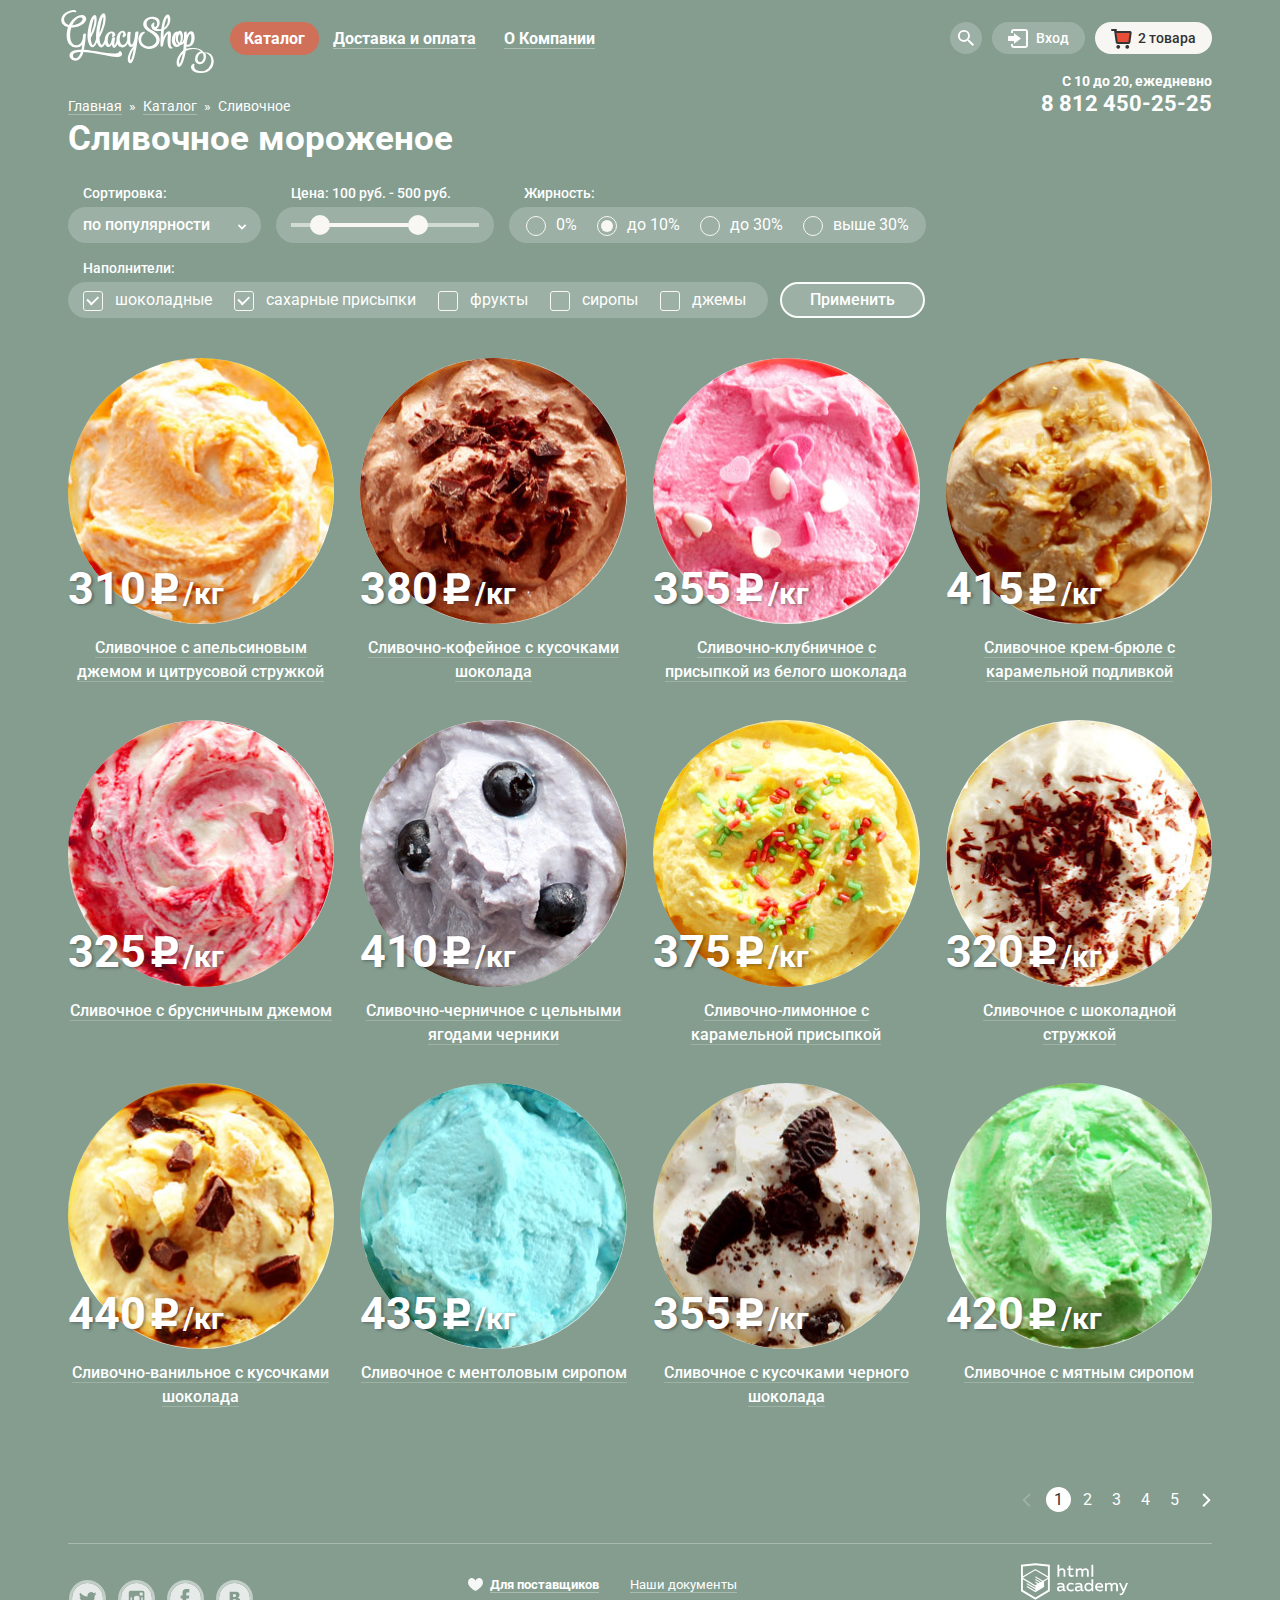
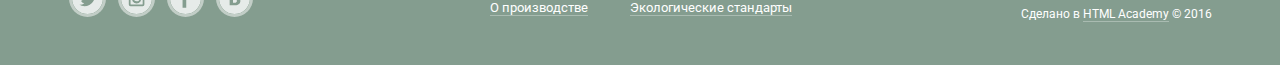
==== commit b2362e23: "Исправлены мелкие ошибки, отступы" ====
--- a/catalog.html
+++ b/catalog.html
@@ -495,7 +495,7 @@
               </div>
           </main>
             
-            <footer class="main-footer">
+            <footer class="innerpage-footer">
               <div class="container">
                   <div class="row footer-row clearfix">
 
--- a/css/style.css
+++ b/css/style.css
@@ -1 +1 @@
-body,html{margin:0 auto;font-size:16px;line-height:22px;font-weight:400;font-family:"Roboto","Arial",sans-serif;color:#fff;background-color:#849d8f}body>input[type=radio]{display:none}.sprite{background-image:url(../img/spritesheet.png);background-repeat:no-repeat;display:block}.sprite-cart-full{width:21px;height:20px;background-position:-5px -5px}.sprite-hit{width:61px;height:61px;background-position:-5px -35px}.sprite-pag1,.sprite-pag2{width:9px;height:14px;background-position:-5px -106px}.sprite-pag2{background-position:-5px -130px}.site-wrapper{background-repeat:no-repeat;background-position:top center;-webkit-transition:background-image .5s ease,background-color .5s ease;transition:background-image .5s ease,background-color .5s ease}.site-wrapper:after,.site-wrapper:before{content:"";visibility:hidden;background-image:url(../img/ice-cream2.png)}.site-wrapper:after{background-image:url(../img/ice-cream3.png)}.container{max-width:1200px;min-width:900px;margin:0 auto}.row{margin-left:2.3%;margin-right:2.3%}.clearfix::after{content:"";display:table;clear:both}.homepage-header{margin-bottom:312px}.innerpage-header{margin-bottom:19px}.homepage-header .row,.innerpage-header .row{padding-top:10px}.navigation-block{float:left;width:585px}.user-block{position:relative;float:right;width:265px;padding-top:12px;font-size:0;text-align:right}.popup{display:none}.logo{display:block;float:left;width:154px;margin-left:-7px;margin-right:15px}.main-navigation{float:left;width:400px;padding-top:13px}.main-menu{margin-top:7px;padding:0;font-size:0;list-style:none}.site-section{position:relative;display:inline-block;vertical-align:top}.site-section>a{margin-left:14px;margin-right:14px;font-size:16px;line-height:18px;font-weight:700;color:#fff;text-decoration:none;border-bottom:1px solid #adbdb4}.site-section>a:active,.site-section>a:hover{color:#333;background-color:#f7f6f3}.site-section>a.active,.site-section>a:active,.site-section>a:hover{margin:0;padding:7px 14px;border:0;border-radius:16px}.site-section>a:active{box-shadow:inset 0 3px 7px 0 rgba(0,0,0,.35)}.site-section:hover .popup{display:block}.site-section>a.active{color:#fff;background-color:#d07058}.catalog-menu{position:absolute;top:30px;left:-6px;width:143px;margin:0;padding:0;list-style:none;box-shadow:0 20px 20px 0 rgba(0,0,0,.4);z-index:20}.catalog-menu::before{content:"";position:absolute;top:-15px;left:0;display:block;width:inherit;height:20px;background-color:transparent}.catalog-section{padding-top:4px;padding-bottom:0;font-weight:400;background-color:#f8f7f4}.catalog-section a{display:block;padding:6px 20px 6px 19px;font-size:14px;font-weight:400;line-height:16px;color:#323232;text-decoration:none;border-radius:inherit}.catalog-section:first-child a{margin-right:8px;margin-left:8px;padding:10px 13px 12px 12px;font-weight:700;border-bottom:1px solid #d1d0ce}.catalog-section:first-child{padding:0;border-top-left-radius:5px;border-top-right-radius:5px}.catalog-section:first-child:hover{background-color:#fbded7}.catalog-section:last-child{padding-bottom:3px;border-bottom-left-radius:5px;border-bottom-right-radius:5px}.catalog-section a:hover{background-color:#fbded7}.catalog-section a:active{background-color:#f6b5a5}.catalog-section>a.current{color:#fff;background-color:#d07058}.user-btn{position:relative;display:inline-block;vertical-align:middle;min-height:32px;margin-right:10px;font-size:0;line-height:32px;text-align:left;border-radius:16px}.search{width:32px;text-align:center}.login{min-width:93px}.cart{min-width:117px;margin-right:0}.user-link{display:block;width:inherit;border-radius:inherit;padding-left:16px;box-sizing:border-box;line-height:32px;color:#fff;background-color:rgba(255,255,255,.2);text-decoration:none;z-index:30}.user-link span{font-weight:500}.search .user-link{padding-left:0}.user-symbol{display:inline-block;vertical-align:middle;margin-right:8px;fill:#fefefe;fill-rule:evenodd}.search-symbol{width:16px;height:18px;margin-right:0}.login-symbol{width:20px;height:19px}.active-link::before,.cart-symbol{width:21px;height:20px}.cart span,.login span{vertical-align:middle;font-size:14px}.active-link{padding-left:43px;background-color:#f7f6f3}.active-link::before{content:"";position:absolute;left:16px;top:7px;background:url(../img/spritesheet.png) -5px -5px no-repeat}.active-link span,.custom-select:hover select,.enabled:hover span,.user-help a{color:#323232}.enabled:hover{background-color:#f8f7f4;z-index:30}.enabled:hover .user-symbol{fill:#373737}.user-btn:hover .popup{display:block}.contacts{position:absolute;font-size:14px;font-weight:700;right:0;top:46px;z-index:10}.contacts span{font-size:22px;line-height:24px}.cart-popup,.login-popup,.search-popup{position:absolute;top:37px;right:0;z-index:20}.cart-popup::before,.login-popup::before,.search-popup::before{content:"";position:absolute;top:-15px;right:0;left:0;display:block;height:20px}.user-form{padding-top:20px;padding-left:20px;padding-right:15px;box-sizing:border-box;text-align:left;background-color:#f8f7f4;border-radius:5px;box-shadow:0 20px 20px 0 rgba(0,0,0,.4)}.search-form{width:341px;padding-left:15px}.login-form{width:277px;padding-bottom:20px}.textfield-style{position:relative;font-weight:400}.field,.input-label{line-height:24px;color:#999}.input-label{position:absolute;top:10px;left:14px;font-weight:300;font-size:16px}.field{width:100%;height:44px;padding:9px 14px;box-sizing:border-box;margin-bottom:20px;font-size:14px;outline:none;border:1px solid #d3d3d2;border-radius:5px}.field:hover{padding:8px 13px;border:2px solid #c7c6c5}.field:valid{padding:9px 14px;font-size:16px;font-weight:700;color:#323232}.field:valid:hover{padding:8px 13px}.field:focus+.input-label,.field:valid+.input-label{top:-15px;-webkit-transition:.2s;transition:.2s;font-size:11px;line-height:13px;font-weight:500;color:#999}.field:focus{padding:8px 13px;border:2px solid #8fbdec}.field:focus+.input-label{color:#5b9ddf}.btn-container,.user-help{display:inline-block;vertical-align:middle}.btn-container{margin-right:20px}.user-help{font-size:13px;line-height:20px;font-weight:500}.user-help a:active,.user-help a:hover{color:#e84d37}.cart-popup{width:540px;padding:17px 11px 20px 15px;box-sizing:border-box;text-align:right;font-size:13px;line-height:16px;font-weight:400;color:#323232;background-color:#f8f7f4;box-shadow:0 20px 20px 0 rgba(0,0,0,.4);border-radius:5px}.cart-table{width:514px;text-align:left}.cart-table td{padding-top:10px;padding-bottom:24px;vertical-align:top;box-sizing:border-box}.cart-table .last-row{padding-bottom:14px}.btn-delete{position:relative;width:23px;padding-right:0}.cart-item-delete{position:absolute;top:11px;left:0;width:9px;height:11px;font-size:0;background-color:transparent;border:0;outline:0;cursor:pointer}.cart-item-delete::after,.cart-item-delete::before{content:"";position:absolute;top:5px;left:-2px;width:14px;height:1px;background-color:#353535}.cart-item-delete::before{-webkit-transform:rotate(45deg);transform:rotate(45deg)}.cart-item-delete::after{-webkit-transform:rotate(-45deg);transform:rotate(-45deg)}.cart-item-title{position:relative;width:282px;padding-left:47px}.cart-pic{position:absolute;top:2px;left:1px;width:32px;height:32px;overflow:hidden;border-radius:50%}.cart-pic img{width:100%;height:auto}.cart-item-weight{width:135px;padding-top:5px;padding-left:14px}.cart-item-price{width:68px;padding-top:5px}.cart-item-weight span{color:#999}.cart-table .total{padding-top:15px;padding-bottom:11px;text-align:right;font-size:15px;line-height:18px;font-weight:700;border-top:1px solid #cacac7}.cart-popup .btn-container{margin-right:4px}.cart-popup .btn{padding-left:15px;padding-right:15px}.btn{display:inline-block;vertical-align:middle;height:45px;padding-left:23px;padding-right:22px;margin-top:0;font-size:18px;line-height:46px;font-weight:700;color:#fff;text-decoration:none;outline:none;border:0;border-radius:23px;background:-webkit-linear-gradient(bottom,#e74b36,#f26843);background:linear-gradient(to top,#e74b36,#f26843);box-shadow:0 2px 2px 0 rgba(172,16,0,.64)}.btn:hover{background:-webkit-linear-gradient(bottom,#ec6f5e,#f58669);background:linear-gradient(to top,#ec6f5e,#f58669);box-shadow:0 1px 2px 0 #ac1000}.btn:active{background:-webkit-linear-gradient(bottom,#e1613e,#d74531);background:linear-gradient(to top,#e1613e,#d74531);box-shadow:inset 0 2px 2px 0 #942718}.slider{position:relative;margin-bottom:41px;text-align:center;color:#fff}.slide{display:none}.slide-title{width:700px;margin:0 auto 34px;font-weight:800;font-size:60px;line-height:60.35px}.slide-btn{display:inline-block;vertical-align:top;padding:10px 45px;font-size:31px;line-height:40px;font-weight:600;color:#fff;text-decoration:none;text-shadow:0 2px 5px rgba(160,32,11,.76);background:#f26843;background:-webkit-linear-gradient(top,#f26843 0%,#e74a35 100%);background:linear-gradient(to bottom,#f26843 0%,#e74a35 100%);border-radius:100px;box-shadow:0 2px 2px rgba(172,16,0,.64)}.slide-btn:hover{background:-webkit-linear-gradient(top,#f58669 0%,#ec6f5e 100%);background:linear-gradient(to bottom,#f58669 0%,#ec6f5e 100%);box-shadow:0 2px 2px #ac1000}.slide-btn:active{background:-webkit-linear-gradient(top,#d84732 0%,#e1613e 100%);background:linear-gradient(to bottom,#d84732 0%,#e1613e 100%);box-shadow:inset 0 2px 2px #ac1000}.slider-controls{position:absolute;bottom:20px;left:0;z-index:20;font-size:0}.slider-controls label{display:inline-block;vertical-align:top;width:17px;height:17px;margin-right:8px;background-color:transparent;border:2px solid #fff;border-radius:50%;cursor:pointer}.slider-controls label:hover{background:rgba(255,255,255,.5)}.btn-1:checked~.site-wrapper .slide1,.btn-2:checked~.site-wrapper .slide2,.btn-3:checked~.site-wrapper .slide3{display:block}.btn-1:checked~.site-wrapper{background-color:#849d8f;background-image:url(../img/ice-cream1.png)}.btn-2:checked~.site-wrapper{background-color:#8996a6;background-image:url(../img/ice-cream2.png)}.btn-3:checked~.site-wrapper{background-color:#9d8b84;background-image:url(../img/ice-cream3.png)}.btn-1:checked~.site-wrapper label[for=btn-1],.btn-2:checked~.site-wrapper label[for=btn-2],.btn-3:checked~.site-wrapper label[for=btn-3]{background-color:#fff}.banner-row{margin-bottom:41px}.banner{position:relative;float:left;width:48.85%;min-height:230px;padding:16px 20px 20px 17px;margin-right:2.3%;box-sizing:border-box;border-radius:15px}.banner:nth-child(even){margin-right:0}.chocolate,.raspberry{padding-bottom:80px}.chocolate b,.raspberry b{font-size:35px;line-height:41px;font-weight:700}.chocolate p,.raspberry p{margin-top:15px;margin-bottom:0;font-size:17px;line-height:22px;font-weight:700}.banner-btn{position:absolute;bottom:23px;right:21px}.raspberry{background-color:#b7001d;background:url(../img/raspberry-background.jpg)}.chocolate{background-color:#58331f;background-image:url(../img/chocolate-background.jpg)}.blog{min-height:220px;padding-top:22px;padding-left:19px;background-color:#fff;background-image:url(../img/strawberry-background.jpg)}.blog span,.blog-post{font-size:16px;line-height:22px;color:#323232}.blog-post{display:block;margin-top:5px;font-size:24px;line-height:30px;font-weight:700}.subscribe{min-height:220px;padding:5px;background-color:#92cdff;background-image:url(../img/post-background.jpg)}.subscribe-background{position:relative;min-height:210px;padding:12px 20px 90px;box-sizing:border-box;color:#5a5a5a;background-color:#f8f7f4;border-radius:inherit}.subscribe-form,.subscribe-form .textfield-style{display:-webkit-box;display:-ms-flexbox;display:flex}.subscribe-form{position:absolute;left:20px;right:20px;bottom:35px;box-sizing:border-box;font-size:0}.subscribe-form .textfield-style{-webkit-box-flex:1;-ms-flex-positive:1;flex-grow:1;margin-right:11px}.subscribe-background p,.subscribe-form .field{margin-bottom:0}.subscribe-form .btn{height:42px;padding-left:19px;padding-right:19px;line-height:42px}.subscribe-form .btn-container{display:inline-block;vertical-align:top;margin-right:0}.catalog{font-size:0}.checkbox-label input[type=checkbox],.quick-view,.radio-label input[type=radio]{display:none}.ice-cream{position:relative;display:inline-block;vertical-align:top;width:23.275%;min-height:290px;margin-right:2.3%;margin-bottom:32px;text-align:center}.ice-cream:nth-child(4n){margin-right:0}.item-pic{position:relative;margin-bottom:5px;border-radius:50%;z-index:0}.hit::after,.item-pic img{width:100%;height:auto;border-radius:50%}.hit::after{content:"";position:absolute;top:0;left:0;width:61px;height:61px;background-color:#fff;background:url(../img/spritesheet.png) -5px -35px no-repeat;overflow:hidden;z-index:0}.item-price{position:absolute;bottom:20px;left:0;padding:0;list-style:none;text-align:left}.item-price li{display:inline-block;vertical-align:baseline;margin-right:4px;font-weight:700;text-shadow:2px 1px 3px rgba(49,50,53,.5)}.price-value{font-size:45px}.currency{width:29px;height:39px;background:url(../img/rub.svg) no-repeat 0 7px}.weight{font-size:30px}h3{display:inline;font-size:16px;line-height:15px;font-weight:500;color:#fff;border-bottom:1px solid #9db1a5}.ice-cream:hover h3{border:0}.ice-cream:hover .quick-view{display:block}.quick-view{position:absolute;top:-2%;left:-4.9%;height:102%;width:109.8%;padding-top:77px;background-color:rgba(255,255,255,.2);border-radius:5px;z-index:1}.quick-view-btn{position:relative;width:100%;height:100%}.quick-view-btn .btn{position:absolute;left:50%;bottom:6.8%;margin-left:-104px}.about-gllacy{padding:24px 25px 3px 19px;margin-bottom:39px;box-sizing:border-box;background-color:#f3e8d0;background-image:url(../img/waffle-pattern.jpg);border-radius:15px}.about-gllacy h1{margin:0 0 21px;font-size:24px;line-height:30px;color:#323232}.about-gllacy p{margin-top:0;margin-bottom:22px;font-size:16px;line-height:22px;color:#323232}.about-gllacy .feature{position:relative;float:left;width:48.85%;padding-left:55px;box-sizing:border-box}.about-gllacy .feature:nth-child(odd){margin-right:2.3%}.gllacy-symbol{position:absolute;top:-10px;left:0;width:48px;height:47px;fill:#323232;fill-rule:evenodd}.container-map{height:430px;background-color:#ece5c8;background:url(../img/map.jpg) no-repeat center;background-size:cover}.container-map .map{z-index:10}.container-map,.container-map .container{position:relative}.info{position:absolute;top:62px;right:2.3%;width:262px;min-height:265px;padding:15px 15px 25px 25px;z-index:20;font-size:14px;line-height:20px;color:#323232;background-color:#fefefe;border-radius:15px}.location{margin-bottom:18px}.info p{margin-top:14px;margin-bottom:1px}.tel p{margin:0 0 4px}.info .address,.info .tel-number{margin:0;font-size:18px;line-height:24px;font-weight:700}.tel{margin-bottom:25px}.feedback-btn{padding-left:28px;padding-right:28px}.footer-row{padding-top:19px;padding-bottom:30px;font-size:13px;line-height:18px;border-top:1px solid #a9bbb1;overflow:hidden}.footer-social{width:25%}.footer-copyright,.footer-info,.footer-social{float:left;box-sizing:border-box}.footer-copyright{width:25%;text-align:right}.dev-block{display:inline-block;vertical-align:top;text-align:left;font-size:12px;line-height:18px}.footer-social{font-size:0;margin-top:20px}.footer-info{width:50%;font-size:0;text-align:center}.footer-info-list{display:inline-block;vertical-align:top;padding:0;margin-right:15px;list-style:none;text-align:left;font-size:13px;line-height:18px}.footer-info-link{position:relative;padding-left:16px;margin-bottom:5px}.marked a{font-weight:700}.footer-info-link .heart{position:absolute;top:2px;left:-6px;width:15px;height:13px;fill:#f7f8f8;fill-rule:evenodd}.social-btn{position:relative;display:inline-block;vertical-align:top;margin-left:4px;margin-right:14px}.social-btn:last-child{margin-right:0}.social-btn:active:after,.social-net{width:31px;height:31px;border-radius:50%}.social-net{display:inline-block;vertical-align:middle;fill:rgba(255,255,255,.8);fill-rule:evenodd;box-shadow:0 0 0 3px #c2cec7}.social-btn:hover .social-net{fill:#fff;box-shadow:0 0 0 4px #dbe3de}.social-btn:active .social-net{fill:#e9e9e9;box-shadow:0 0 0 4px #d9e1dd}.social-btn:active:after{content:'';position:absolute;top:0;left:0;box-shadow:inset 0 3px 7px 0 rgba(0,0,0,.35)}.usual{color:#fff;text-decoration:none;border-bottom:1px solid #a9bbb1}.usual:active,.usual:hover{color:#ffbc9e;border-bottom:1px solid #a7a294}.page-title{margin-bottom:26px}.page-title h1{margin:-2px 0 0;font-size:35px;line-height:41px;font-weight:700}.breadcrumbs{margin-bottom:0;padding:0;font-size:0;list-style:none}.breadcrumbs a,.breadcrumbs li,.breadcrumbs span{display:inline-block;vertical-align:top;font-size:0}.breadcrumbs a,.breadcrumbs span{margin-right:7px;padding:0;font-size:14px;line-height:16px}.breadcrumbs span{border:0}.filters-block{margin-bottom:40px}.filters-block h2{margin-top:0;margin-left:15px;margin-bottom:6px;font-size:14px;line-height:16px;font-weight:500}.price,.sort{margin-right:15px}.sort{float:left;margin-bottom:17px;width:193px}.price{position:relative;width:218px}.fatness,.price{float:left;margin-bottom:17px}.filling{clear:both;width:870px;font-size:0}.custom-select{position:relative;width:193px;z-index:0;background:rgba(255,255,255,.2);border-radius:18px;overflow:hidden}.custom-select select{width:100%;height:36px;padding:6px 15px;box-sizing:border-box;font-size:16px;font-weight:500;color:#fff;background:0 0;-ms-appearance:none;-webkit-appearance:none;-moz-appearance:none;appearance:none;outline:none;border:0;border-radius:18px}.custom-select select::-ms-expand{display:none}.custom-select svg{position:absolute;right:15px;top:16px;z-index:-1;width:8px;height:8px;fill:#fff}.custom-select select option{color:#323232;font-weight:500}.custom-select:hover{background-color:#fff}.custom-select:hover svg{fill:#353535}.price-slider{position:relative;width:218px;height:36px;background-color:rgba(255,255,255,.2);border-radius:50px}.circle-1,.circle-2,.line-1,.line-2{position:absolute;top:16px;left:15px;width:188px;height:4px;background-color:#d1dad3}.circle-1,.circle-2,.line-2{left:54px;width:78px;background-color:#f8f7f4}.circle-1,.circle-2{top:8px;left:34px;width:20px;height:20px;border-radius:50%;cursor:pointer}.circle-2{left:132px}.circle-1:hover,.circle-2:hover{top:7px;left:33px;width:22px;height:22px}.circle-2:hover{left:131px}.filter-style,.filter-style label{display:inline-block;vertical-align:middle}.filter-style{height:36px;padding:7px 17px 8px;box-sizing:border-box;background-color:rgba(255,255,255,.2);border-radius:18px;font-size:0}.filling .filter-style{padding-left:15px;padding-right:14px}.filter-style label{margin-right:20px;font-size:16px;line-height:18px}.filter-style .radio-label:last-child{margin-right:0}.filter-style .checkbox-label{padding-left:32px;margin-right:22px}.filter-style .checkbox-label:last-child{margin-right:8px}.filling .filter-style{margin-right:12px}.checkbox-label,.radio-label{position:relative;padding-left:30px;cursor:pointer}.checkbox-indicator,.radio-indicator{position:absolute;top:0;left:0;width:20px;height:20px;box-sizing:border-box;background:0 0;border:1px solid #f8f7f4;border-radius:50%}.checkbox-indicator{border-radius:3px}.checkbox-label:hover .checkbox-indicator,.radio-label:hover .radio-indicator{border:2px solid #f8f7f4}input[type=radio]:checked+.radio-indicator::after{content:"";position:absolute;top:3px;left:3px;width:12px;height:12px;background-color:#f8f7f4;border-radius:50%}.radio-label:hover input[type=radio]:checked+.radio-indicator::after{top:2px;left:2px}input[type=checkbox]:disabled+.checkbox-indicator,input[type=radio]:disabled+.radio-indicator{border:1px solid #b2c1b7}input[type=checkbox]:checked:disabled+.checkbox-indicator:after,input[type=checkbox]:checked:disabled+.checkbox-indicator:before,input[type=radio]:checked:disabled+.radio-indicator::after{background-color:#b2c1b7}input[type=radio]:checked:disabled:hover+.radio-indicator::after{top:3px;left:3px}input[type=checkbox]:checked+.checkbox-indicator::after,input[type=checkbox]:checked+.checkbox-indicator::before{content:"";position:absolute;height:2px;background-color:#fff}input[type=checkbox]:checked+.checkbox-indicator::before{top:9px;left:2px;width:7px;-webkit-transform:rotate(45deg);transform:rotate(45deg)}input[type=checkbox]:checked+.checkbox-indicator::after{top:8px;left:5px;width:11px;-webkit-transform:rotate(-45deg);transform:rotate(-45deg)}.checkbox-label:hover input[type=checkbox]:checked+.checkbox-indicator::before{top:8px;left:1px}.checkbox-label:hover input[type=checkbox]:checked+.checkbox-indicator::after{top:7px;left:4px}input[type=checkbox]:checked:disabled:hover+.checkbox-indicator:before{top:9px;left:2px}input[type=checkbox]:checked:disabled:hover+.checkbox-indicator:after{top:8px;left:5px}.filling input[type=submit]{min-height:36px;padding:0 28px;box-sizing:border-box;font-size:16px;line-height:18px;font-weight:500;color:#fff;border:2px solid #fbfcfb;outline:0;background:rgba(255,255,255,.2);border-radius:18px;cursor:pointer}.filling input[type=submit]:hover{font-weight:400;color:#323232;background-color:#fbfcfb}.filling input[type=submit]:active{font-weight:medium;color:#323232;background-color:#eaeaea;box-shadow:inset 0 3px 7px 0 rgba(0,0,0,.35);border:0}.pagination{margin-top:39px;margin-bottom:31px;text-align:right}.pagination-list{display:inline-block;vertical-align:top;padding:0;font-size:0;list-style:none}.filling input[type=submit],.pagination-list li{display:inline-block;vertical-align:middle}.page{margin-left:4px}.pagination-list .page:first-child{margin-left:0}.page a{display:inline-block;vertical-align:middle;text-align:center;width:25px;font-size:16px;line-height:25px;border-radius:50%;color:#fff;text-decoration:none}.page a:hover{background-color:#9db1a5}.page a.current,.page a:active{color:#323232;background-color:#fff}.paginator-next a,.paginator-prev a{display:inline-block;vertical-align:middle;width:10px;height:14px;margin-right:10px;background:url(../img/spritesheet.png) -5px -106px no-repeat}.paginator-next a{margin-left:15px;margin-right:0;background:url(../img/spritesheet.png) -5px -130px no-repeat}.modal-content{position:fixed;display:none;top:50%;left:50%;margin-top:-221px;margin-left:-238px;width:477px;min-height:442px;padding:15px 25px 25px 24px;box-sizing:border-box;z-index:40;color:#323232;background-color:#f8f7f4;border-radius:10px}.modal-content-close{position:absolute;top:15px;right:15px;width:17px;height:17px;font-size:0;background-color:transparent;border:0;outline:0;cursor:pointer}.modal-content-close::after,.modal-content-close::before{content:"";position:absolute;top:8px;left:-2px;width:22px;height:2px;background-color:#000}.modal-content-close::before{-webkit-transform:rotate(45deg);transform:rotate(45deg)}.modal-content-close::after{-webkit-transform:rotate(-45deg);transform:rotate(-45deg)}.modal-content-form{margin-top:20px}.modal-content h3{font-size:24px;line-height:28px;color:#323232;border:0}.modal-content-form input[type=text]{width:267px}.modal-content-form textarea{width:100%;height:155px;margin-bottom:20px;resize:none;font-size:16px;line-height:18px}.modal-content-form .btn-container{display:block;width:138px;margin-left:auto;margin-right:0}.modal-overlay{position:fixed;top:0;left:0;width:100%;height:100%;z-index:30;display:none;background:rgba(0,0,0,.5)}@keyframes bounce{0%{transform:translateY(-2000px)}30%{transform:translateY(30px)}70%{transform:translateY(-10px)}to{transform:translateY(0)}}.form-error{animation:shake .6s}.modal-content-show{display:block;animation:bounce .6s;animation-fill-mode:backwards}@keyframes opacity{0%{background:rgba(0,0,0,0)}to{background:rgba(0,0,0,.5)}}.modal-overlay-show{display:block;animation:opacity .3s}+body,html{margin:0 auto;font-size:16px;line-height:22px;font-weight:400;font-family:"Roboto","Arial",sans-serif;color:#fff;background-color:#849d8f}body>input[type=radio]{display:none}.sprite{background-image:url(../img/spritesheet.png);background-repeat:no-repeat;display:block}.sprite-cart-full{width:21px;height:20px;background-position:-5px -5px}.sprite-hit{width:61px;height:61px;background-position:-5px -35px}.sprite-pag1,.sprite-pag2{width:9px;height:14px;background-position:-5px -106px}.sprite-pag2{background-position:-5px -130px}.site-wrapper{background-repeat:no-repeat;background-position:top center;-webkit-transition:background-image .5s ease,background-color .5s ease;transition:background-image .5s ease,background-color .5s ease}.site-wrapper:after,.site-wrapper:before{content:"";visibility:hidden;background-image:url(../img/ice-cream2.png)}.site-wrapper:after{background-image:url(../img/ice-cream3.png)}.container{max-width:1200px;min-width:900px;margin:0 auto}.row{margin-left:2.3%;margin-right:2.3%}.clearfix::after{content:"";display:table;clear:both}.homepage-header{margin-bottom:312px}.innerpage-header{margin-bottom:19px}.homepage-header .row,.innerpage-header .row{padding-top:10px}.navigation-block{float:left;width:585px}.user-block{position:relative;float:right;width:265px;padding-top:12px;font-size:0;text-align:right}.popup{display:none}.logo{display:block;float:left;width:154px;margin-left:-7px;margin-right:15px}.main-navigation{float:left;width:400px;padding-top:13px}.main-menu{margin-top:7px;padding:0;font-size:0;list-style:none}.site-section{position:relative;display:inline-block;vertical-align:top}.site-section>a{margin-left:14px;margin-right:14px;font-size:16px;line-height:18px;font-weight:700;color:#fff;text-decoration:none;border-bottom:1px solid #adbdb4}.site-section>a:active,.site-section>a:hover{color:#333;background-color:#f7f6f3}.site-section>a.active,.site-section>a:active,.site-section>a:hover{margin:0;padding:7px 14px;border:0;border-radius:16px}.site-section>a:active{box-shadow:inset 0 3px 7px 0 rgba(0,0,0,.35)}.site-section:hover .popup{display:block}.site-section>a.active{color:#fff;background-color:#d07058}.catalog-menu{position:absolute;top:30px;left:-6px;width:143px;margin:0;padding:0;list-style:none;box-shadow:0 20px 20px 0 rgba(0,0,0,.4);z-index:20}.catalog-menu::before{content:"";position:absolute;top:-15px;left:0;display:block;width:inherit;height:20px;background-color:transparent}.catalog-section{padding-top:4px;padding-bottom:0;font-weight:400;background-color:#f8f7f4}.catalog-section a{display:block;padding:6px 20px 6px 19px;font-size:14px;font-weight:400;line-height:16px;color:#323232;text-decoration:none;border-radius:inherit}.catalog-section:first-child a{margin-right:8px;margin-left:8px;padding:10px 13px 12px 12px;font-weight:700;border-bottom:1px solid #d1d0ce}.catalog-section:first-child{padding:0;border-top-left-radius:5px;border-top-right-radius:5px}.catalog-section:first-child:hover{background-color:#fbded7}.catalog-section:last-child{padding-bottom:3px;border-bottom-left-radius:5px;border-bottom-right-radius:5px}.catalog-section a:hover{background-color:#fbded7}.catalog-section a:active{background-color:#f6b5a5}.catalog-section>a.current{color:#fff;background-color:#d07058}.user-btn{position:relative;display:inline-block;vertical-align:middle;min-height:32px;margin-right:10px;font-size:0;line-height:32px;text-align:left;border-radius:16px}.search{width:32px;text-align:center}.login{min-width:93px}.cart{min-width:117px;margin-right:0}.user-link{display:block;width:inherit;border-radius:inherit;padding-left:16px;box-sizing:border-box;line-height:32px;color:#fff;background-color:rgba(255,255,255,.2);text-decoration:none;z-index:30}.user-link span{font-weight:500}.search .user-link{padding-left:0}.user-symbol{display:inline-block;vertical-align:middle;margin-right:8px;fill:#fefefe;fill-rule:evenodd}.search-symbol{width:16px;height:18px;margin-right:0}.login-symbol{width:20px;height:19px}.active-link::before,.cart-symbol{width:21px;height:20px}.cart span,.login span{vertical-align:middle;font-size:14px}.active-link{padding-left:43px;background-color:#f7f6f3}.active-link::before{content:"";position:absolute;left:16px;top:7px;background:url(../img/spritesheet.png) -5px -5px no-repeat}.active-link span,.custom-select:hover select,.enabled:hover span,.user-help a{color:#323232}.enabled:hover{background-color:#f8f7f4;z-index:30}.enabled:hover .user-symbol{fill:#373737}.user-btn:hover .popup{display:block}.contacts{position:absolute;font-size:14px;font-weight:700;right:0;top:46px;z-index:10}.contacts span{font-size:22px;line-height:24px}.cart-popup,.login-popup,.search-popup{position:absolute;top:37px;right:0;z-index:20}.cart-popup::before,.login-popup::before,.search-popup::before{content:"";position:absolute;top:-15px;right:0;left:0;display:block;height:20px}.user-form{padding-top:20px;padding-left:20px;padding-right:15px;box-sizing:border-box;text-align:left;background-color:#f8f7f4;border-radius:5px;box-shadow:0 20px 20px 0 rgba(0,0,0,.4)}.search-form{width:341px;padding-left:15px}.login-form{width:277px;padding-bottom:20px}.textfield-style{position:relative;font-weight:400}.field,.input-label{line-height:24px;color:#999}.input-label{position:absolute;top:10px;left:14px;font-weight:300;font-size:16px}.field{width:100%;height:44px;padding:9px 14px;box-sizing:border-box;margin-bottom:20px;font-size:14px;outline:none;border:1px solid #d3d3d2;border-radius:5px}.field:hover{padding:8px 13px;border:2px solid #c7c6c5}.field:valid{padding:9px 14px;font-size:16px;font-weight:700;color:#323232}.field:valid:hover{padding:8px 13px}.field:focus+.input-label,.field:valid+.input-label{top:-15px;-webkit-transition:.2s;transition:.2s;font-size:11px;line-height:13px;font-weight:500;color:#999}.field:focus{padding:8px 13px;border:2px solid #8fbdec}.field:focus+.input-label{color:#5b9ddf}.btn-container,.user-help{display:inline-block;vertical-align:middle}.btn-container{margin-right:20px}.user-help{font-size:13px;line-height:20px;font-weight:500}.user-help a:active,.user-help a:hover{color:#e84d37}.cart-popup{width:540px;padding:17px 11px 20px 15px;box-sizing:border-box;text-align:right;font-size:13px;line-height:16px;font-weight:400;color:#323232;background-color:#f8f7f4;box-shadow:0 20px 20px 0 rgba(0,0,0,.4);border-radius:5px}.cart-table{width:514px;text-align:left}.cart-table td{padding-top:10px;padding-bottom:24px;vertical-align:top;box-sizing:border-box}.cart-table .last-row{padding-bottom:14px}.btn-delete{position:relative;width:23px;padding-right:0}.cart-item-delete{position:absolute;top:11px;left:0;width:9px;height:11px;font-size:0;background-color:transparent;border:0;outline:0;cursor:pointer}.cart-item-delete::after,.cart-item-delete::before{content:"";position:absolute;top:5px;left:-2px;width:14px;height:1px;background-color:#353535}.cart-item-delete::before{-webkit-transform:rotate(45deg);transform:rotate(45deg)}.cart-item-delete::after{-webkit-transform:rotate(-45deg);transform:rotate(-45deg)}.cart-item-title{position:relative;width:282px;padding-left:47px}.cart-pic{position:absolute;top:2px;left:1px;width:32px;height:32px;overflow:hidden;border-radius:50%}.cart-pic img{width:100%;height:auto}.cart-item-weight{width:135px;padding-top:5px;padding-left:10px}.cart-item-price{width:68px;padding-top:5px}.cart-item-weight span{color:#999}.cart-table .total{padding-top:15px;padding-bottom:11px;text-align:right;font-size:15px;line-height:18px;font-weight:700;border-top:1px solid #cacac7}.cart-popup .btn-container{margin-right:4px}.cart-popup .btn{padding-left:15px;padding-right:15px}.btn{display:inline-block;vertical-align:middle;height:45px;padding-left:23px;padding-right:22px;margin-top:0;font-size:18px;line-height:46px;font-weight:700;color:#fff;text-decoration:none;outline:none;border:0;border-radius:23px;background:-webkit-linear-gradient(bottom,#e74b36,#f26843);background:linear-gradient(to top,#e74b36,#f26843);box-shadow:0 2px 2px 0 rgba(172,16,0,.64)}.btn:hover{background:-webkit-linear-gradient(bottom,#ec6f5e,#f58669);background:linear-gradient(to top,#ec6f5e,#f58669);box-shadow:0 1px 2px 0 #ac1000}.btn:active{background:-webkit-linear-gradient(bottom,#e1613e,#d74531);background:linear-gradient(to top,#e1613e,#d74531);box-shadow:inset 0 2px 2px 0 #942718}.slider{position:relative;margin-bottom:41px;text-align:center;color:#fff}.slide{display:none}.slide-title{width:700px;margin:0 auto 34px;font-weight:800;font-size:60px;line-height:60.35px}.slide-btn{display:inline-block;vertical-align:top;padding:10px 45px;font-size:31px;line-height:40px;font-weight:600;color:#fff;text-decoration:none;text-shadow:0 2px 5px rgba(160,32,11,.76);background:#f26843;background:-webkit-linear-gradient(top,#f26843 0%,#e74a35 100%);background:linear-gradient(to bottom,#f26843 0%,#e74a35 100%);border-radius:100px;box-shadow:0 2px 2px rgba(172,16,0,.64)}.slide-btn:hover{background:-webkit-linear-gradient(top,#f58669 0%,#ec6f5e 100%);background:linear-gradient(to bottom,#f58669 0%,#ec6f5e 100%);box-shadow:0 2px 2px #ac1000}.slide-btn:active{background:-webkit-linear-gradient(top,#d84732 0%,#e1613e 100%);background:linear-gradient(to bottom,#d84732 0%,#e1613e 100%);box-shadow:inset 0 2px 2px #ac1000}.slider-controls{position:absolute;bottom:20px;left:0;z-index:20;font-size:0}.slider-controls label{display:inline-block;vertical-align:top;width:17px;height:17px;margin-right:8px;background-color:transparent;border:2px solid #fff;border-radius:50%;cursor:pointer}.slider-controls label:hover{background:rgba(255,255,255,.5)}.btn-1:checked~.site-wrapper .slide1,.btn-2:checked~.site-wrapper .slide2,.btn-3:checked~.site-wrapper .slide3{display:block}.btn-1:checked~.site-wrapper{background-color:#849d8f;background-image:url(../img/ice-cream1.png)}.btn-2:checked~.site-wrapper{background-color:#8996a6;background-image:url(../img/ice-cream2.png)}.btn-3:checked~.site-wrapper{background-color:#9d8b84;background-image:url(../img/ice-cream3.png)}.btn-1:checked~.site-wrapper label[for=btn-1],.btn-2:checked~.site-wrapper label[for=btn-2],.btn-3:checked~.site-wrapper label[for=btn-3]{background-color:#fff}.banner-row{margin-bottom:41px}.banner{position:relative;float:left;width:48.85%;min-height:230px;padding:16px 20px 20px 17px;margin-right:2.3%;box-sizing:border-box;border-radius:15px}.banner:nth-child(even){margin-right:0}.chocolate,.raspberry{padding-bottom:80px}.chocolate b,.raspberry b{font-size:35px;line-height:41px;font-weight:700}.chocolate p,.raspberry p{margin-top:15px;margin-bottom:0;font-size:17px;line-height:22px;font-weight:700}.banner-btn{position:absolute;bottom:23px;right:21px}.raspberry{background-color:#b7001d;background:url(../img/raspberry-background.jpg)}.chocolate{background-color:#58331f;background-image:url(../img/chocolate-background.jpg)}.blog{min-height:220px;padding-top:22px;padding-left:19px;background-color:#fff;background-image:url(../img/strawberry-background.jpg)}.blog span,.blog-post{font-size:16px;line-height:22px;color:#323232}.blog-post{display:block;margin-top:5px;font-size:24px;line-height:30px;font-weight:700}.subscribe{min-height:220px;padding:5px;background-color:#92cdff;background-image:url(../img/post-background.jpg)}.subscribe-background{position:relative;min-height:210px;padding:12px 20px 90px;box-sizing:border-box;color:#5a5a5a;background-color:#f8f7f4;border-radius:inherit}.subscribe-form,.subscribe-form .textfield-style{display:-webkit-box;display:-ms-flexbox;display:flex}.subscribe-form{position:absolute;left:20px;right:20px;bottom:35px;box-sizing:border-box;font-size:0}.subscribe-form .textfield-style{-webkit-box-flex:1;-ms-flex-positive:1;flex-grow:1;margin-right:11px}.subscribe-background p,.subscribe-form .field{margin-bottom:0}.subscribe-form .btn{height:42px;padding-left:19px;padding-right:19px;line-height:42px}.subscribe-form .btn-container{display:inline-block;vertical-align:top;margin-right:0}.catalog{font-size:0}.checkbox-label input[type=checkbox],.quick-view,.radio-label input[type=radio]{display:none}.ice-cream{position:relative;display:inline-block;vertical-align:top;width:23.275%;min-height:290px;margin-right:2.3%;margin-bottom:32px;text-align:center}.ice-cream:nth-child(4n){margin-right:0}.item-pic{position:relative;margin-bottom:5px;border-radius:50%;z-index:0}.hit::after,.item-pic img{width:100%;height:auto;border-radius:50%}.hit::after{content:"";position:absolute;top:0;left:0;width:61px;height:61px;background-color:#fff;background:url(../img/spritesheet.png) -5px -35px no-repeat;overflow:hidden;z-index:0}.item-price{position:absolute;bottom:20px;left:0;padding:0;list-style:none;text-align:left}.item-price li{display:inline-block;vertical-align:baseline;margin-right:4px;font-weight:700;text-shadow:2px 1px 3px rgba(49,50,53,.5)}.price-value{font-size:45px}.currency{width:29px;height:39px;background:url(../img/rub.svg) no-repeat 0 7px}.weight{font-size:30px}.article-title{display:inline;font-size:16px;line-height:15px;font-weight:500;color:#fff;border-bottom:1px solid #9db1a5}.ice-cream:hover h3{border:0}.ice-cream:hover .quick-view{display:block}.quick-view{position:absolute;top:-2%;left:-4.9%;height:102%;width:109.8%;padding-top:70px;background-color:rgba(255,255,255,.2);border-radius:5px;z-index:1}.quick-view-btn{position:relative;width:100%;height:100%}.quick-view-btn .btn{position:absolute;left:50%;bottom:6.8%;margin-left:-104px}.about-gllacy{padding:24px 25px 3px 19px;margin-bottom:39px;box-sizing:border-box;background-color:#f3e8d0;background-image:url(../img/waffle-pattern.jpg);border-radius:15px}.about-gllacy h1{margin:0 0 21px;font-size:24px;line-height:30px;color:#323232}.about-gllacy p{margin-top:0;margin-bottom:22px;font-size:16px;line-height:22px;color:#323232}.about-gllacy .feature{position:relative;float:left;width:48.85%;padding-left:55px;box-sizing:border-box}.about-gllacy .feature:nth-child(odd){margin-right:2.3%}.gllacy-symbol{position:absolute;top:-10px;left:0;width:48px;height:47px;fill:#323232;fill-rule:evenodd}.container-map{height:430px;background-color:#ece5c8;background:url(../img/map.jpg) no-repeat center;background-size:cover}.container-map .map{z-index:10}.container-map,.container-map .container{position:relative}.info{position:absolute;top:62px;right:2.3%;width:262px;min-height:265px;padding:15px 15px 25px 25px;z-index:20;font-size:14px;line-height:20px;color:#323232;background-color:#fefefe;border-radius:15px}.location{margin-bottom:18px}.info p{margin-top:14px;margin-bottom:1px}.tel p{margin:0 0 4px}.info .address,.info .tel-number{margin:0;font-size:18px;line-height:24px;font-weight:700}.tel{margin-bottom:25px}.feedback-btn{padding-left:28px;padding-right:28px}.footer-row{padding-top:19px;padding-bottom:30px;font-size:13px;line-height:18px;overflow:hidden}.innerpage-footer .footer-row{border-top:1px solid #a9bbb1}.footer-social{width:25%}.footer-copyright,.footer-info,.footer-social{float:left;box-sizing:border-box}.footer-copyright{width:25%;text-align:right}.dev-block{display:inline-block;vertical-align:top;text-align:left;font-size:12px;line-height:18px}.footer-social{font-size:0;margin-top:20px}.footer-info{width:50%;font-size:0;text-align:center}.footer-info-list{display:inline-block;vertical-align:top;padding:0;margin-right:15px;list-style:none;text-align:left;font-size:13px;line-height:18px}.footer-info-link{position:relative;padding-left:16px;margin-bottom:5px}.marked a{font-weight:700}.footer-info-link .heart{position:absolute;top:2px;left:-6px;width:15px;height:13px;fill:#f7f8f8;fill-rule:evenodd}.social-btn{position:relative;display:inline-block;vertical-align:top;margin-left:4px;margin-right:14px}.social-btn:last-child{margin-right:0}.social-btn:active:after,.social-net{width:31px;height:31px;border-radius:50%}.social-net{display:inline-block;vertical-align:middle;fill:rgba(255,255,255,.8);fill-rule:evenodd;box-shadow:0 0 0 3px #c2cec7}.social-btn:hover .social-net{fill:#fff;box-shadow:0 0 0 4px #dbe3de}.social-btn:active .social-net{fill:#e9e9e9;box-shadow:0 0 0 4px #d9e1dd}.social-btn:active:after{content:'';position:absolute;top:0;left:0;box-shadow:inset 0 3px 7px 0 rgba(0,0,0,.35)}.usual{color:#fff;text-decoration:none;border-bottom:1px solid #a9bbb1}.usual:active,.usual:hover{color:#ffbc9e;border-bottom:1px solid #a7a294}.page-title{margin-bottom:26px}.page-title h1{margin:-2px 0 0;font-size:35px;line-height:41px;font-weight:700}.breadcrumbs{margin-bottom:0;padding:0;font-size:0;list-style:none}.breadcrumbs a,.breadcrumbs li,.breadcrumbs span{display:inline-block;vertical-align:top;font-size:0}.breadcrumbs a,.breadcrumbs span{margin-right:7px;padding:0;font-size:14px;line-height:16px}.breadcrumbs span{border:0}.filters-block{margin-bottom:40px}.filters-block h2{margin-top:0;margin-left:15px;margin-bottom:6px;font-size:14px;line-height:16px;font-weight:500}.price,.sort{margin-right:15px}.sort{float:left;margin-bottom:17px;width:193px}.price{position:relative;width:218px}.fatness,.price{float:left;margin-bottom:17px}.filling{clear:both;width:870px;font-size:0}.custom-select{position:relative;width:193px;z-index:0;background:rgba(255,255,255,.2);border-radius:18px;overflow:hidden}.custom-select select{width:100%;height:36px;padding:6px 15px;box-sizing:border-box;font-size:16px;font-weight:500;color:#fff;background:0 0;-ms-appearance:none;-webkit-appearance:none;-moz-appearance:none;appearance:none;outline:none;border:0;border-radius:18px}.custom-select select::-ms-expand{display:none}.custom-select svg{position:absolute;right:15px;top:16px;z-index:-1;width:8px;height:8px;fill:#fff}.custom-select select option{color:#323232;font-weight:500}.custom-select:hover{background-color:#fff}.custom-select:hover svg{fill:#353535}.price-slider{position:relative;width:218px;height:36px;background-color:rgba(255,255,255,.2);border-radius:50px}.circle-1,.circle-2,.line-1,.line-2{position:absolute;top:16px;left:15px;width:188px;height:4px;background-color:#d1dad3}.circle-1,.circle-2,.line-2{left:54px;width:78px;background-color:#f8f7f4}.circle-1,.circle-2{top:8px;left:34px;width:20px;height:20px;border-radius:50%;cursor:pointer}.circle-2{left:132px}.circle-1:hover,.circle-2:hover{top:7px;left:33px;width:22px;height:22px}.circle-2:hover{left:131px}.filter-style,.filter-style label{display:inline-block;vertical-align:middle}.filter-style{height:36px;padding:7px 17px 8px;box-sizing:border-box;background-color:rgba(255,255,255,.2);border-radius:18px;font-size:0}.filling .filter-style{padding-left:15px;padding-right:14px}.filter-style label{margin-right:20px;font-size:16px;line-height:18px}.filter-style .radio-label:last-child{margin-right:0}.filter-style .checkbox-label{padding-left:32px;margin-right:22px}.filter-style .checkbox-label:last-child{margin-right:8px}.filling .filter-style{margin-right:12px}.checkbox-label,.radio-label{position:relative;padding-left:30px;cursor:pointer}.checkbox-indicator,.radio-indicator{position:absolute;top:0;left:0;width:20px;height:20px;box-sizing:border-box;background:0 0;border:1px solid #f8f7f4;border-radius:50%}.checkbox-indicator{border-radius:3px}.checkbox-label:hover .checkbox-indicator,.radio-label:hover .radio-indicator{border:2px solid #f8f7f4}input[type=radio]:checked+.radio-indicator::after{content:"";position:absolute;top:3px;left:3px;width:12px;height:12px;background-color:#f8f7f4;border-radius:50%}.radio-label:hover input[type=radio]:checked+.radio-indicator::after{top:2px;left:2px}input[type=checkbox]:disabled+.checkbox-indicator,input[type=radio]:disabled+.radio-indicator{border:1px solid #b2c1b7}input[type=checkbox]:checked:disabled+.checkbox-indicator:after,input[type=checkbox]:checked:disabled+.checkbox-indicator:before,input[type=radio]:checked:disabled+.radio-indicator::after{background-color:#b2c1b7}input[type=radio]:checked:disabled:hover+.radio-indicator::after{top:3px;left:3px}input[type=checkbox]:checked+.checkbox-indicator::after,input[type=checkbox]:checked+.checkbox-indicator::before{content:"";position:absolute;height:2px;background-color:#fff}input[type=checkbox]:checked+.checkbox-indicator::before{top:9px;left:2px;width:7px;-webkit-transform:rotate(45deg);transform:rotate(45deg)}input[type=checkbox]:checked+.checkbox-indicator::after{top:8px;left:5px;width:11px;-webkit-transform:rotate(-45deg);transform:rotate(-45deg)}.checkbox-label:hover input[type=checkbox]:checked+.checkbox-indicator::before{top:8px;left:1px}.checkbox-label:hover input[type=checkbox]:checked+.checkbox-indicator::after{top:7px;left:4px}input[type=checkbox]:checked:disabled:hover+.checkbox-indicator:before{top:9px;left:2px}input[type=checkbox]:checked:disabled:hover+.checkbox-indicator:after{top:8px;left:5px}.filling input[type=submit]{min-height:36px;padding:0 28px;box-sizing:border-box;font-size:16px;line-height:18px;font-weight:500;color:#fff;border:2px solid #fbfcfb;outline:0;background:rgba(255,255,255,.2);border-radius:18px;cursor:pointer}.filling input[type=submit]:hover{font-weight:400;color:#323232;background-color:#fbfcfb}.filling input[type=submit]:active{font-weight:medium;color:#323232;background-color:#eaeaea;box-shadow:inset 0 3px 7px 0 rgba(0,0,0,.35);border:0}.pagination{margin-top:42px;margin-bottom:31px;text-align:right}.pagination-list{display:inline-block;vertical-align:top;padding:0;font-size:0;list-style:none}.filling input[type=submit],.pagination-list li{display:inline-block;vertical-align:middle}.page{margin-left:4px}.pagination-list .page:first-child{margin-left:0}.page a{display:inline-block;vertical-align:middle;text-align:center;width:25px;font-size:16px;line-height:25px;border-radius:50%;color:#fff;text-decoration:none}.page a:hover{background-color:#9db1a5}.page a.current,.page a:active{color:#323232;background-color:#fff}.paginator-next a,.paginator-prev a{display:inline-block;vertical-align:middle;width:10px;height:14px;margin-right:10px;background:url(../img/spritesheet.png) -5px -106px no-repeat}.paginator-next a{margin-left:15px;margin-right:0;background:url(../img/spritesheet.png) -5px -130px no-repeat}.modal-content{position:fixed;display:none;top:50%;left:50%;margin-top:-221px;margin-left:-238px;width:477px;min-height:442px;padding:15px 25px 25px 24px;box-sizing:border-box;z-index:40;color:#323232;background-color:#f8f7f4;border-radius:10px}.modal-content-close{position:absolute;top:15px;right:15px;width:17px;height:17px;font-size:0;background-color:transparent;border:0;outline:0;cursor:pointer}.modal-content-close::after,.modal-content-close::before{content:"";position:absolute;top:8px;left:-2px;width:22px;height:2px;background-color:#000}.modal-content-close::before{-webkit-transform:rotate(45deg);transform:rotate(45deg)}.modal-content-close::after{-webkit-transform:rotate(-45deg);transform:rotate(-45deg)}.modal-content-form{margin-top:20px}.modal-content h3{font-size:24px;line-height:28px;color:#323232;border:0}.modal-content-form input[type=text]{width:267px}.modal-content-form textarea{width:100%;height:155px;margin-bottom:20px;resize:none;font-size:16px;line-height:18px}.modal-content-form .btn-container{display:block;width:138px;margin-left:auto;margin-right:0}.modal-overlay{position:fixed;top:0;left:0;width:100%;height:100%;z-index:30;display:none;background:rgba(0,0,0,.5)}@keyframes bounce{0%{transform:translateY(-2000px)}30%{transform:translateY(30px)}70%{transform:translateY(-10px)}to{transform:translateY(0)}}.form-error{animation:shake .6s}.modal-content-show{display:block;animation:bounce .6s;animation-fill-mode:backwards}@keyframes opacity{0%{background:rgba(0,0,0,0)}to{background:rgba(0,0,0,.5)}}.modal-overlay-show{display:block;animation:opacity .3s}